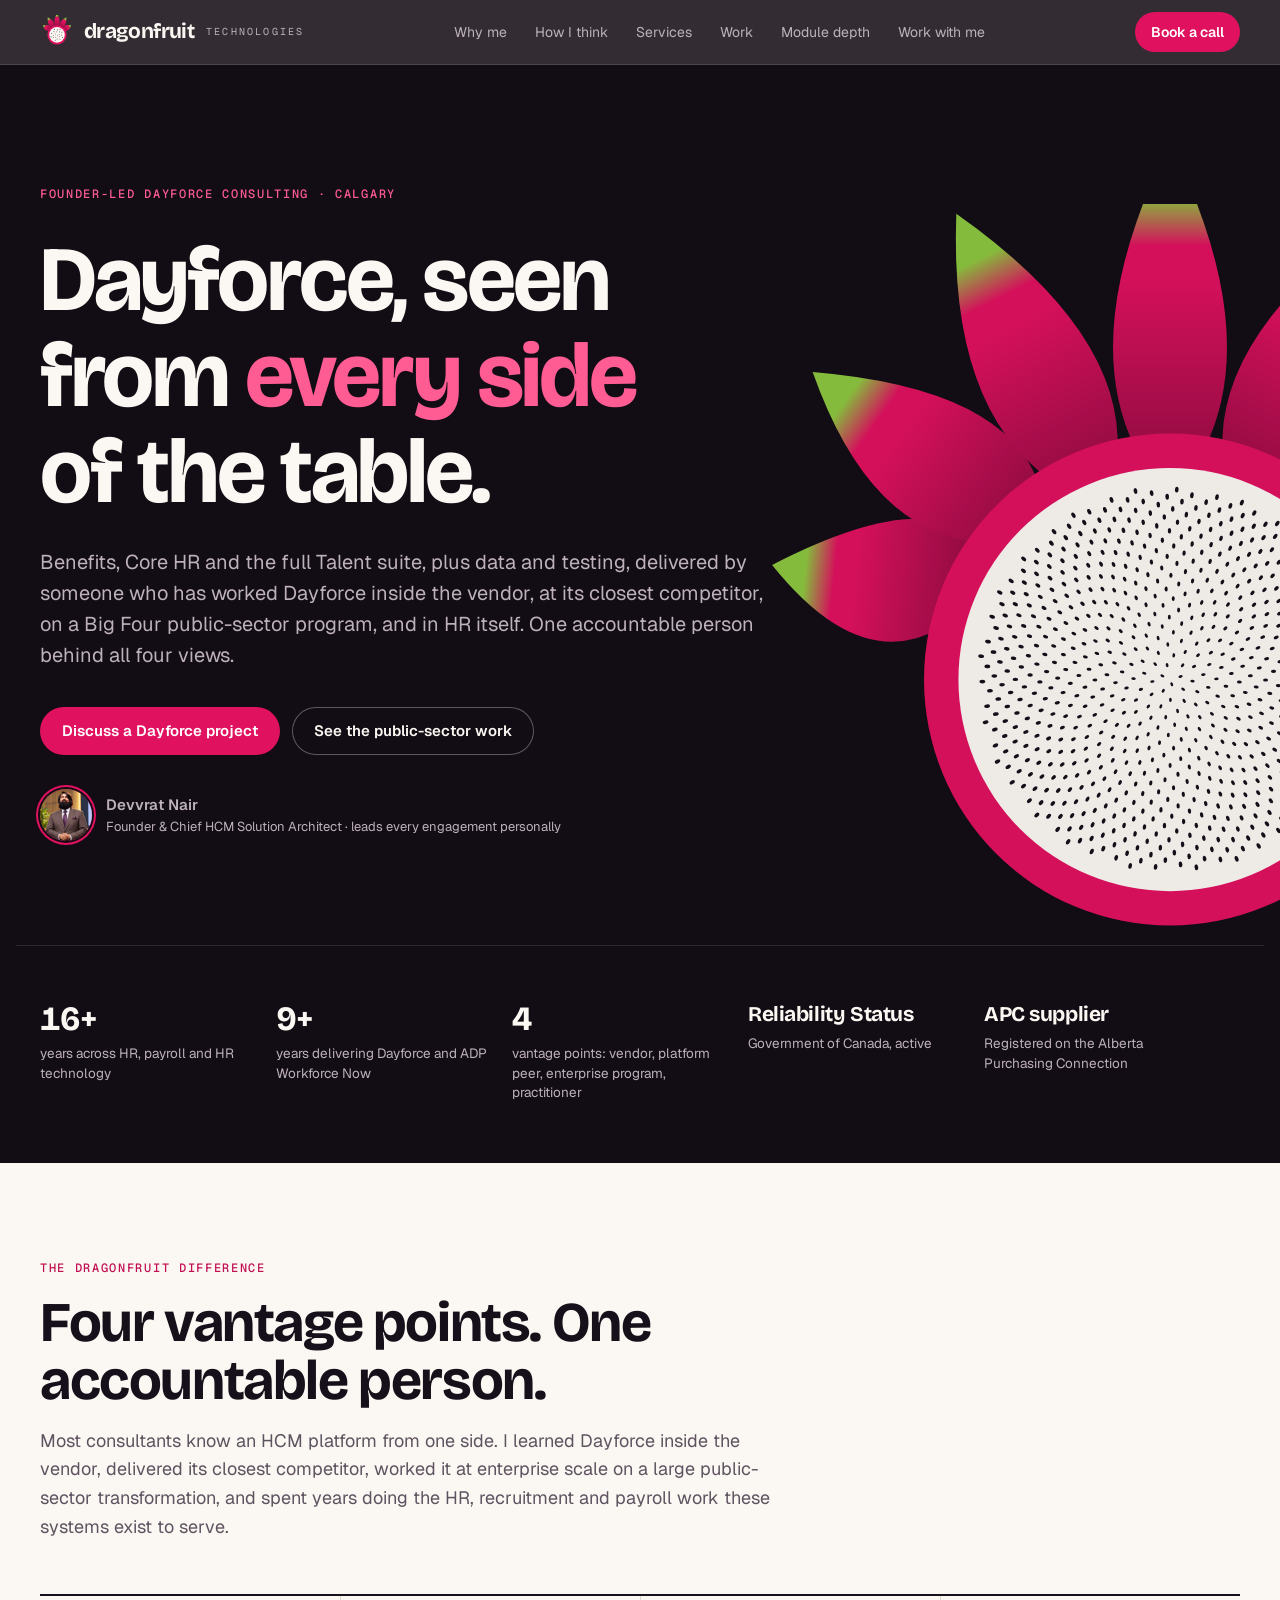
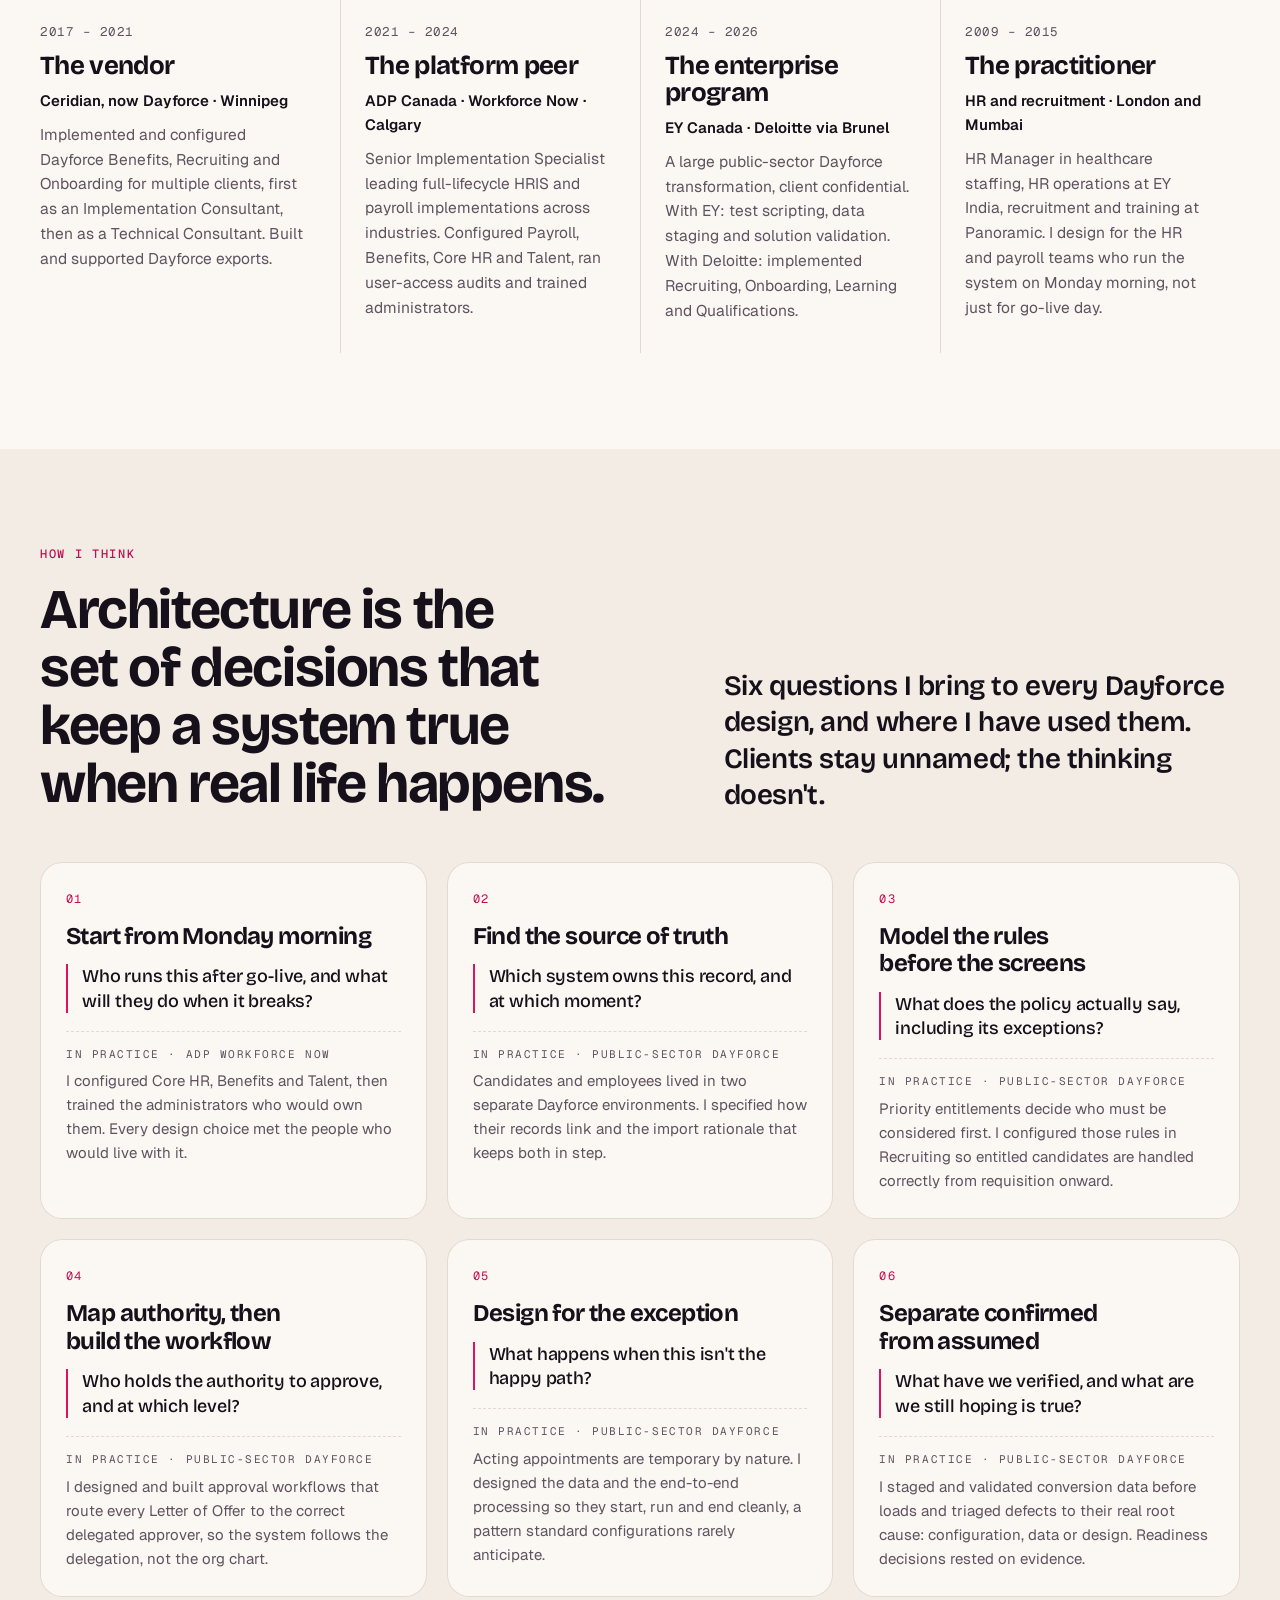
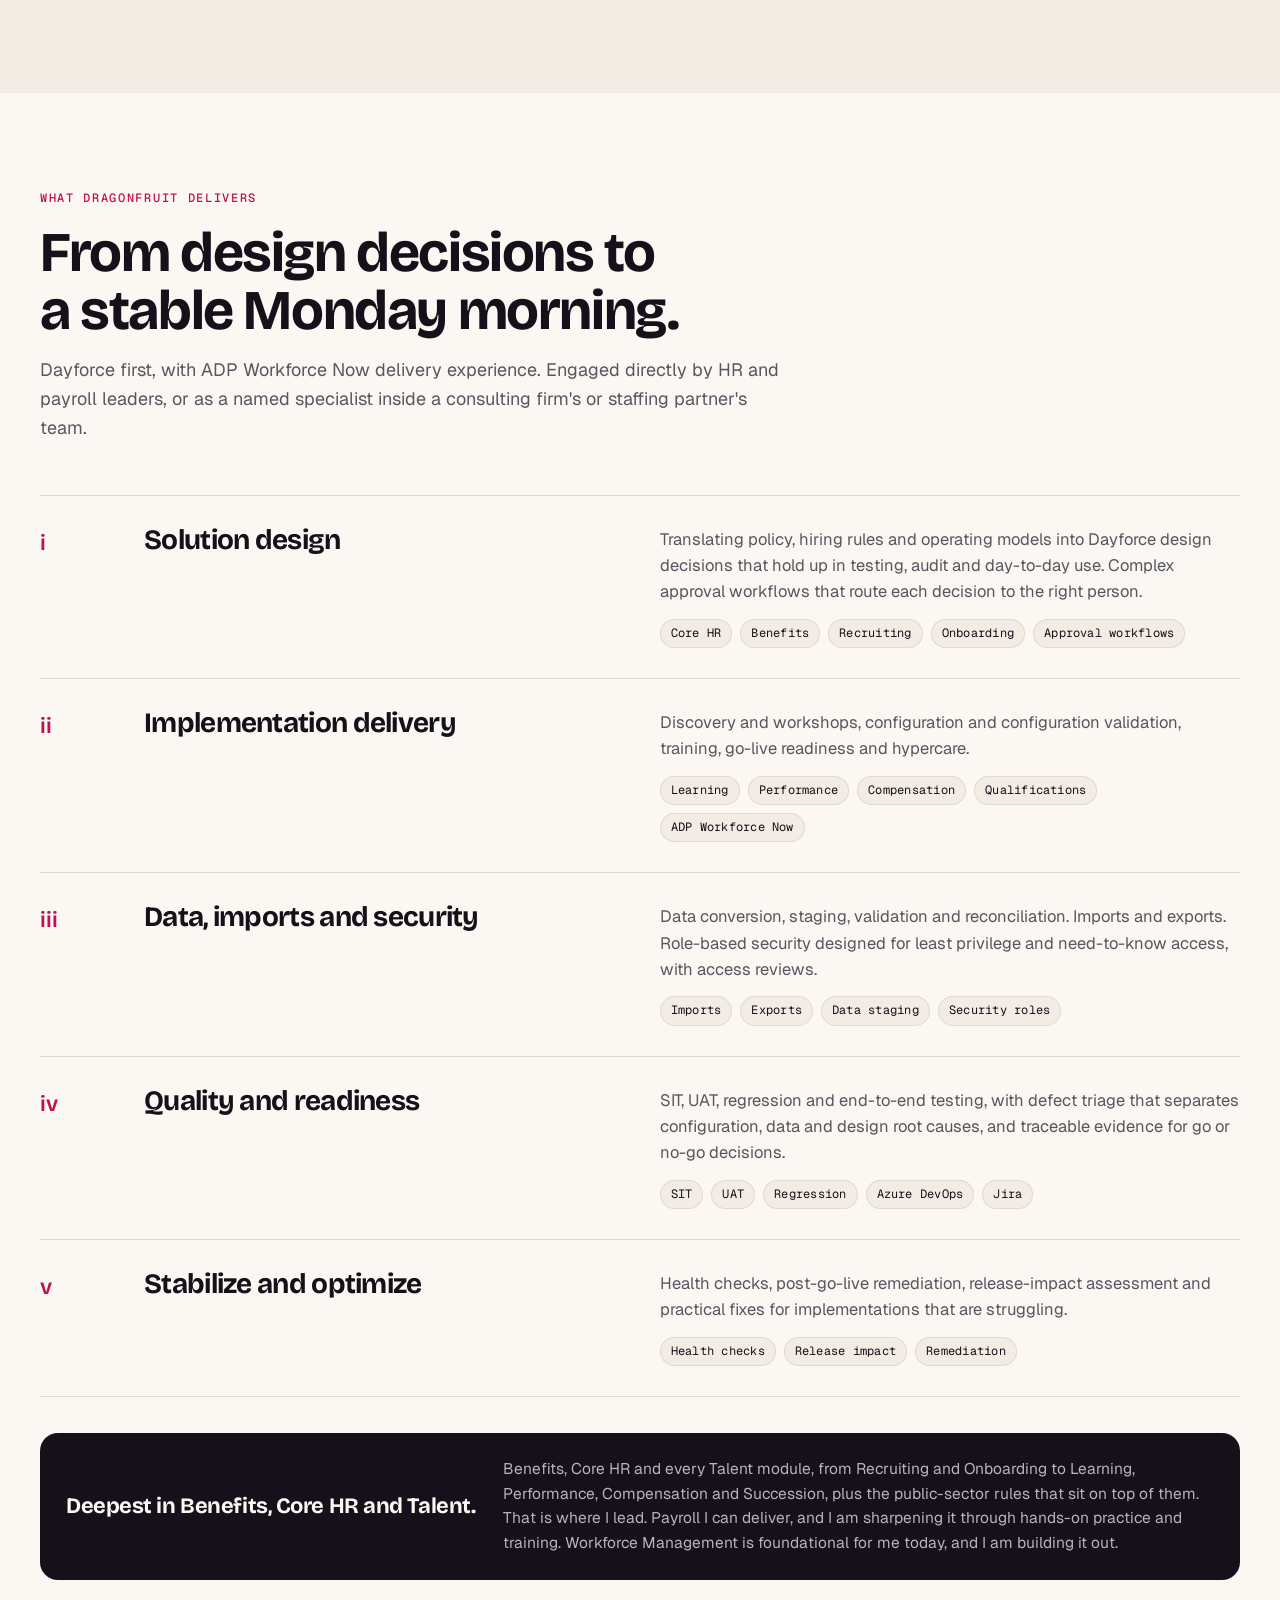
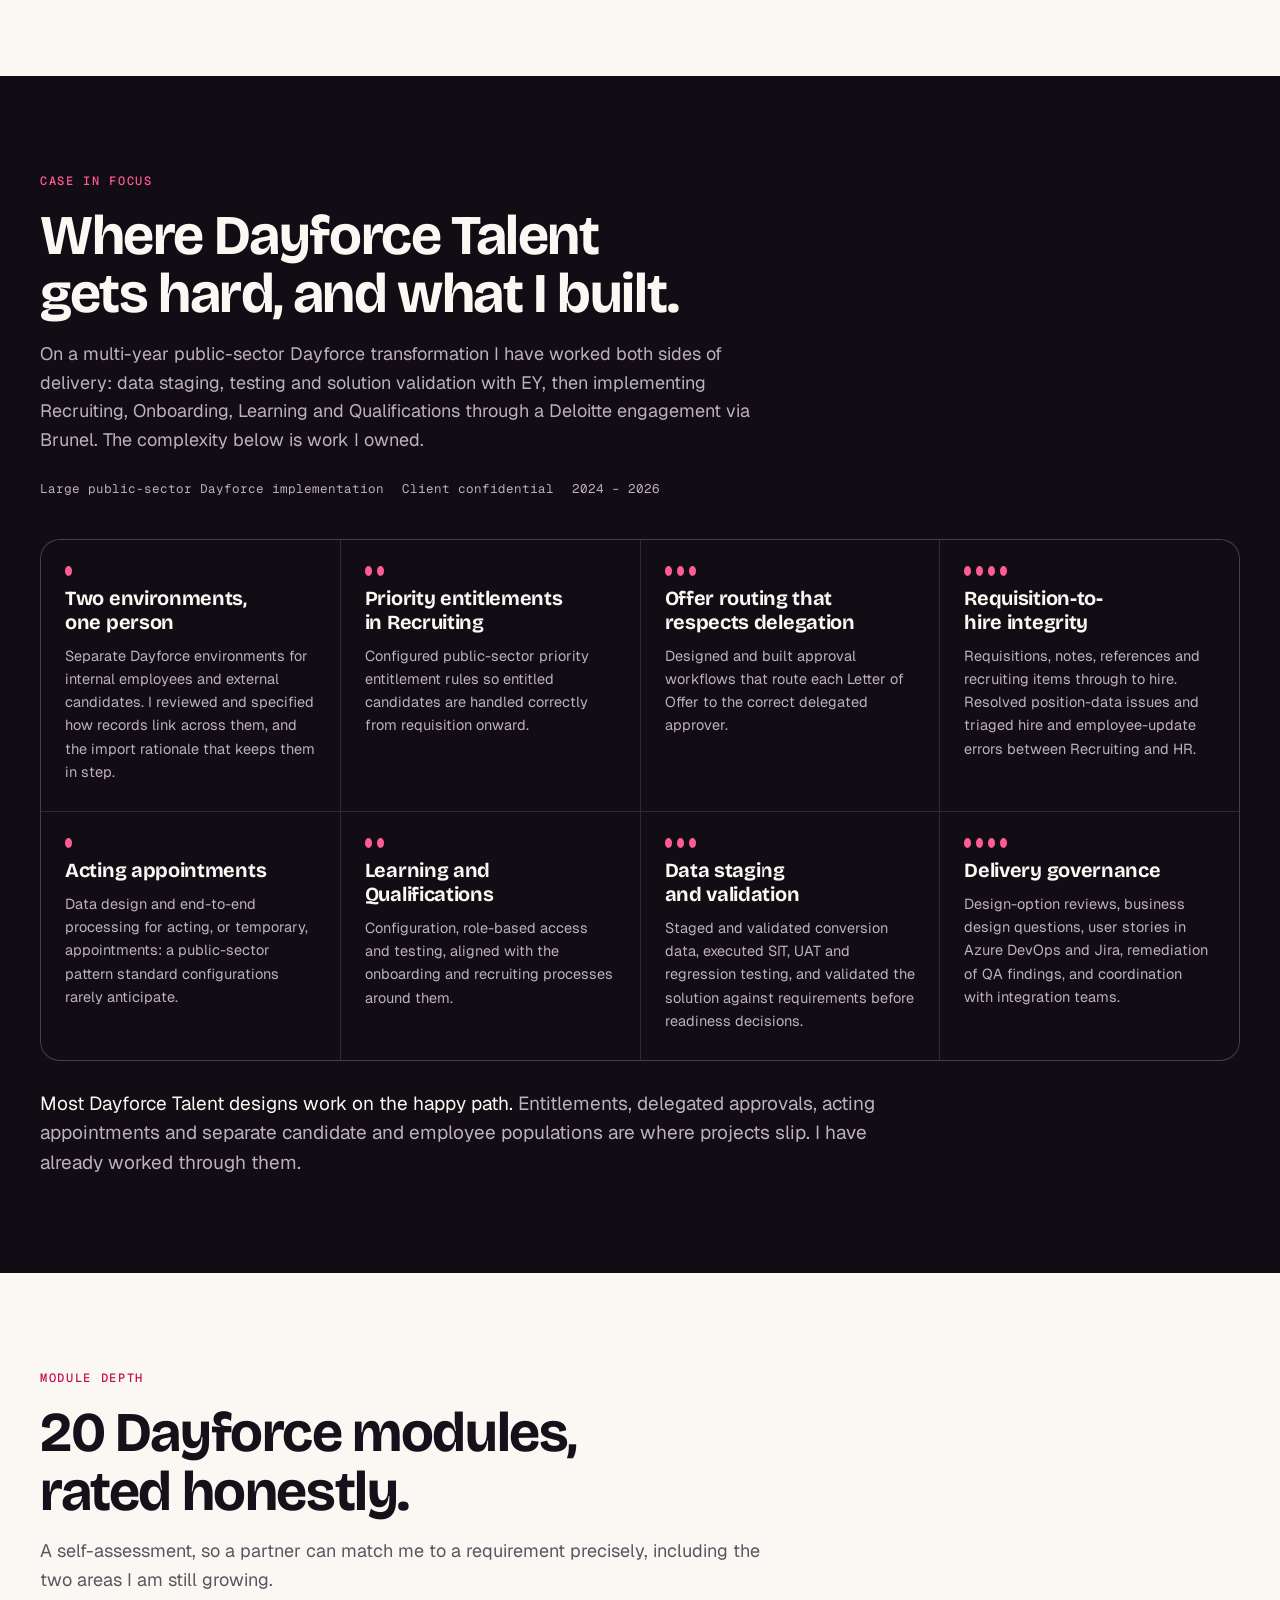
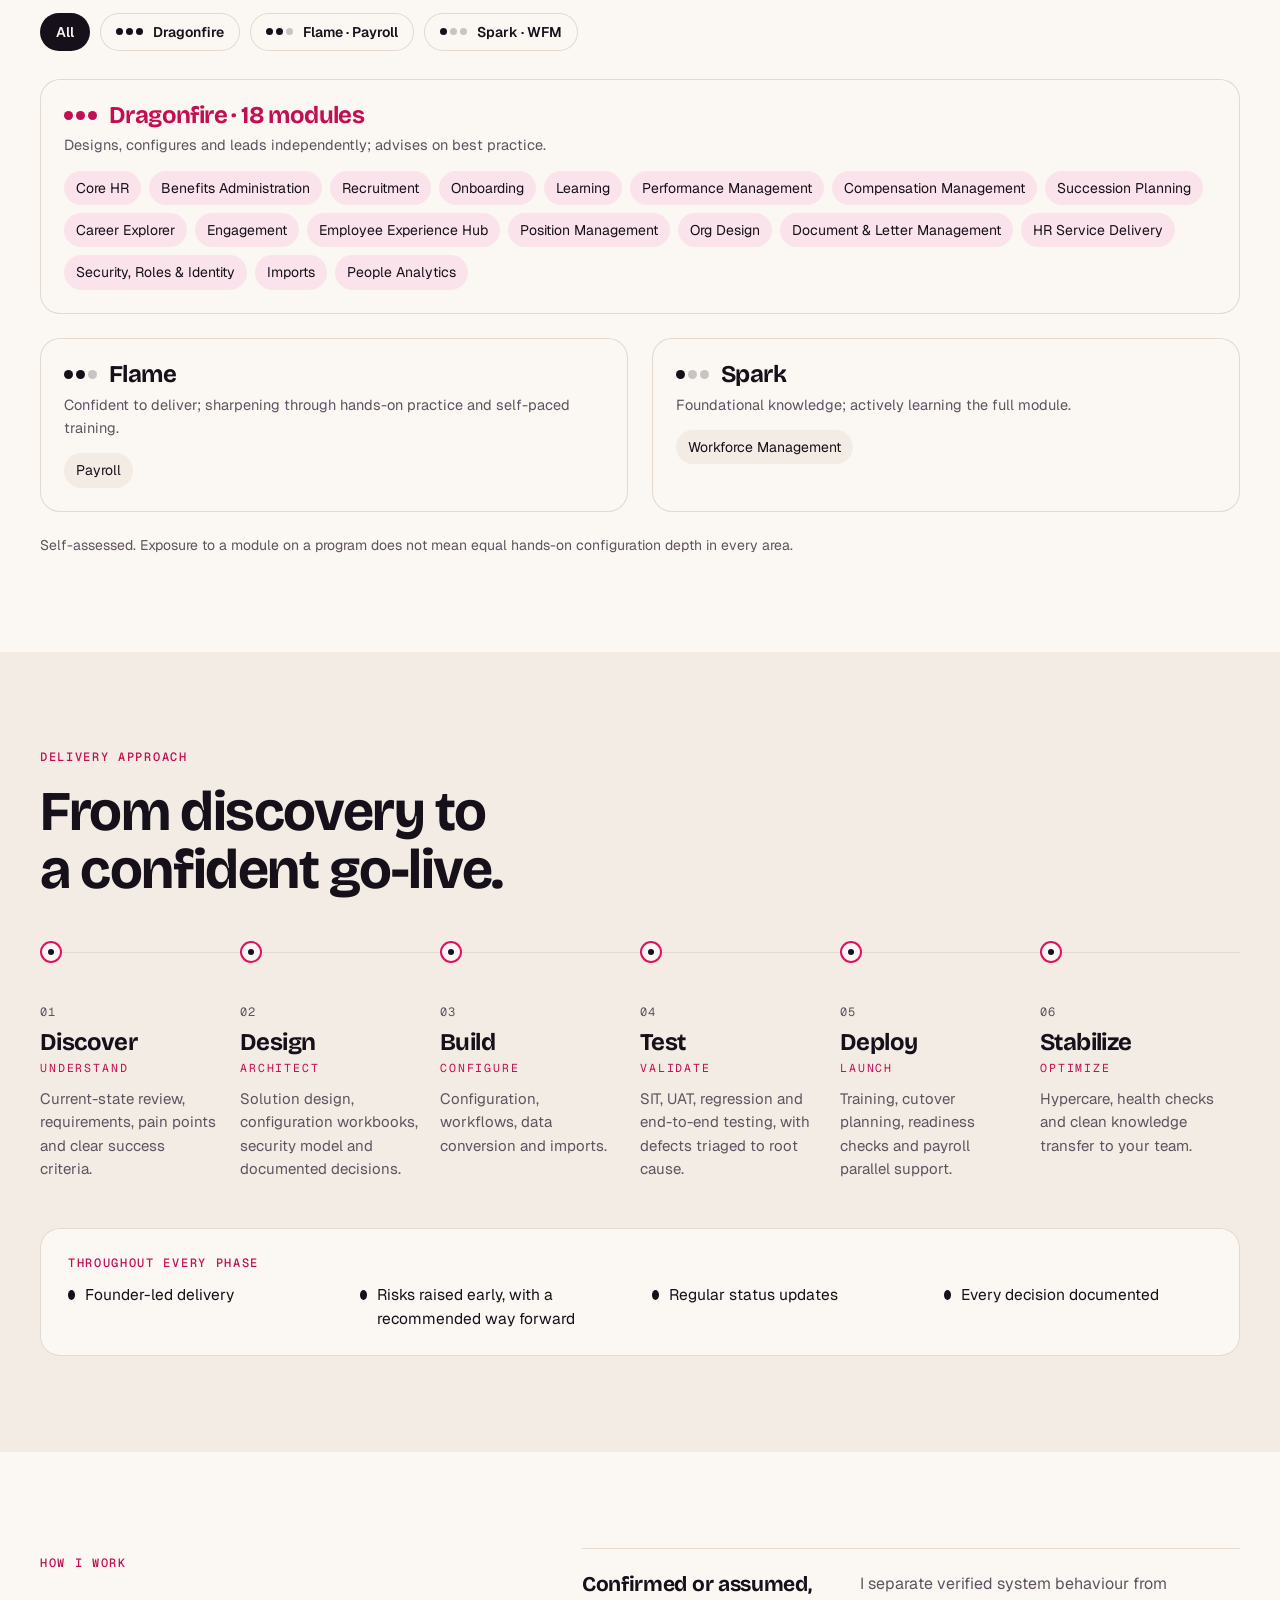
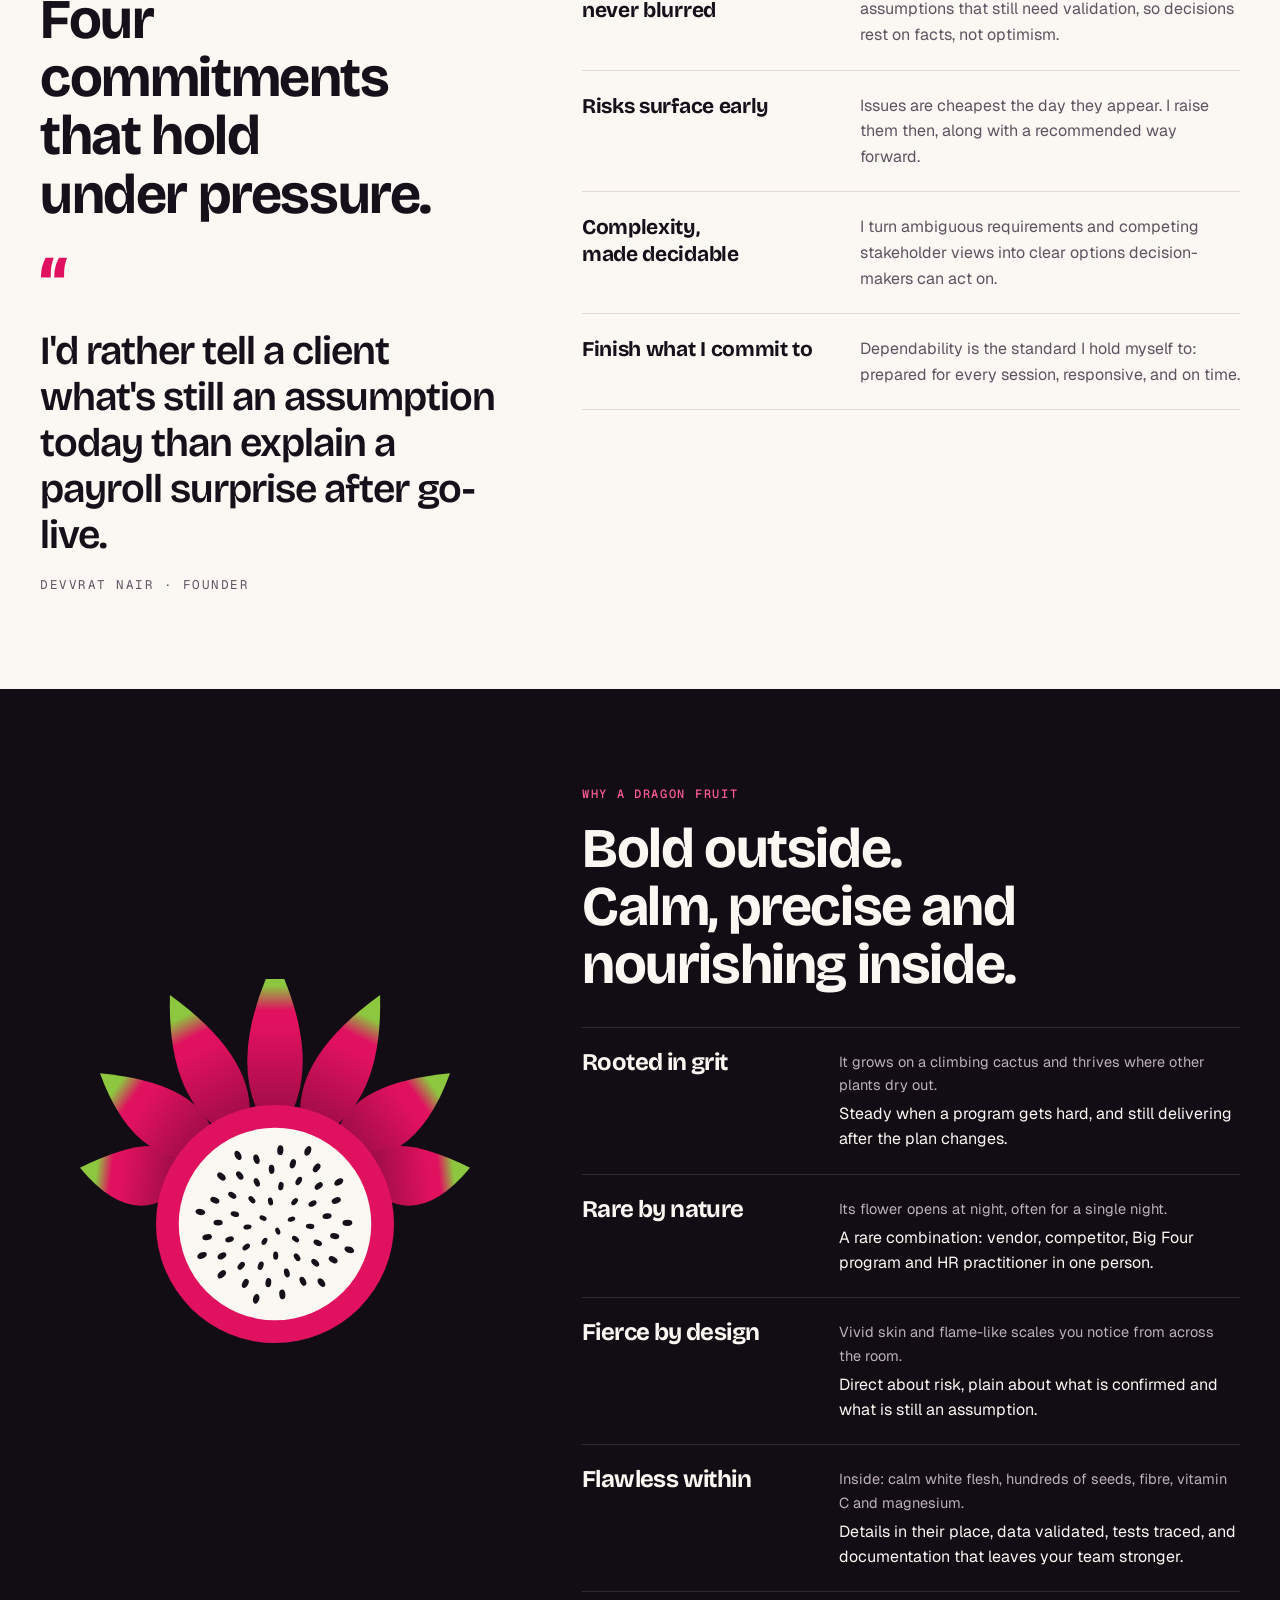
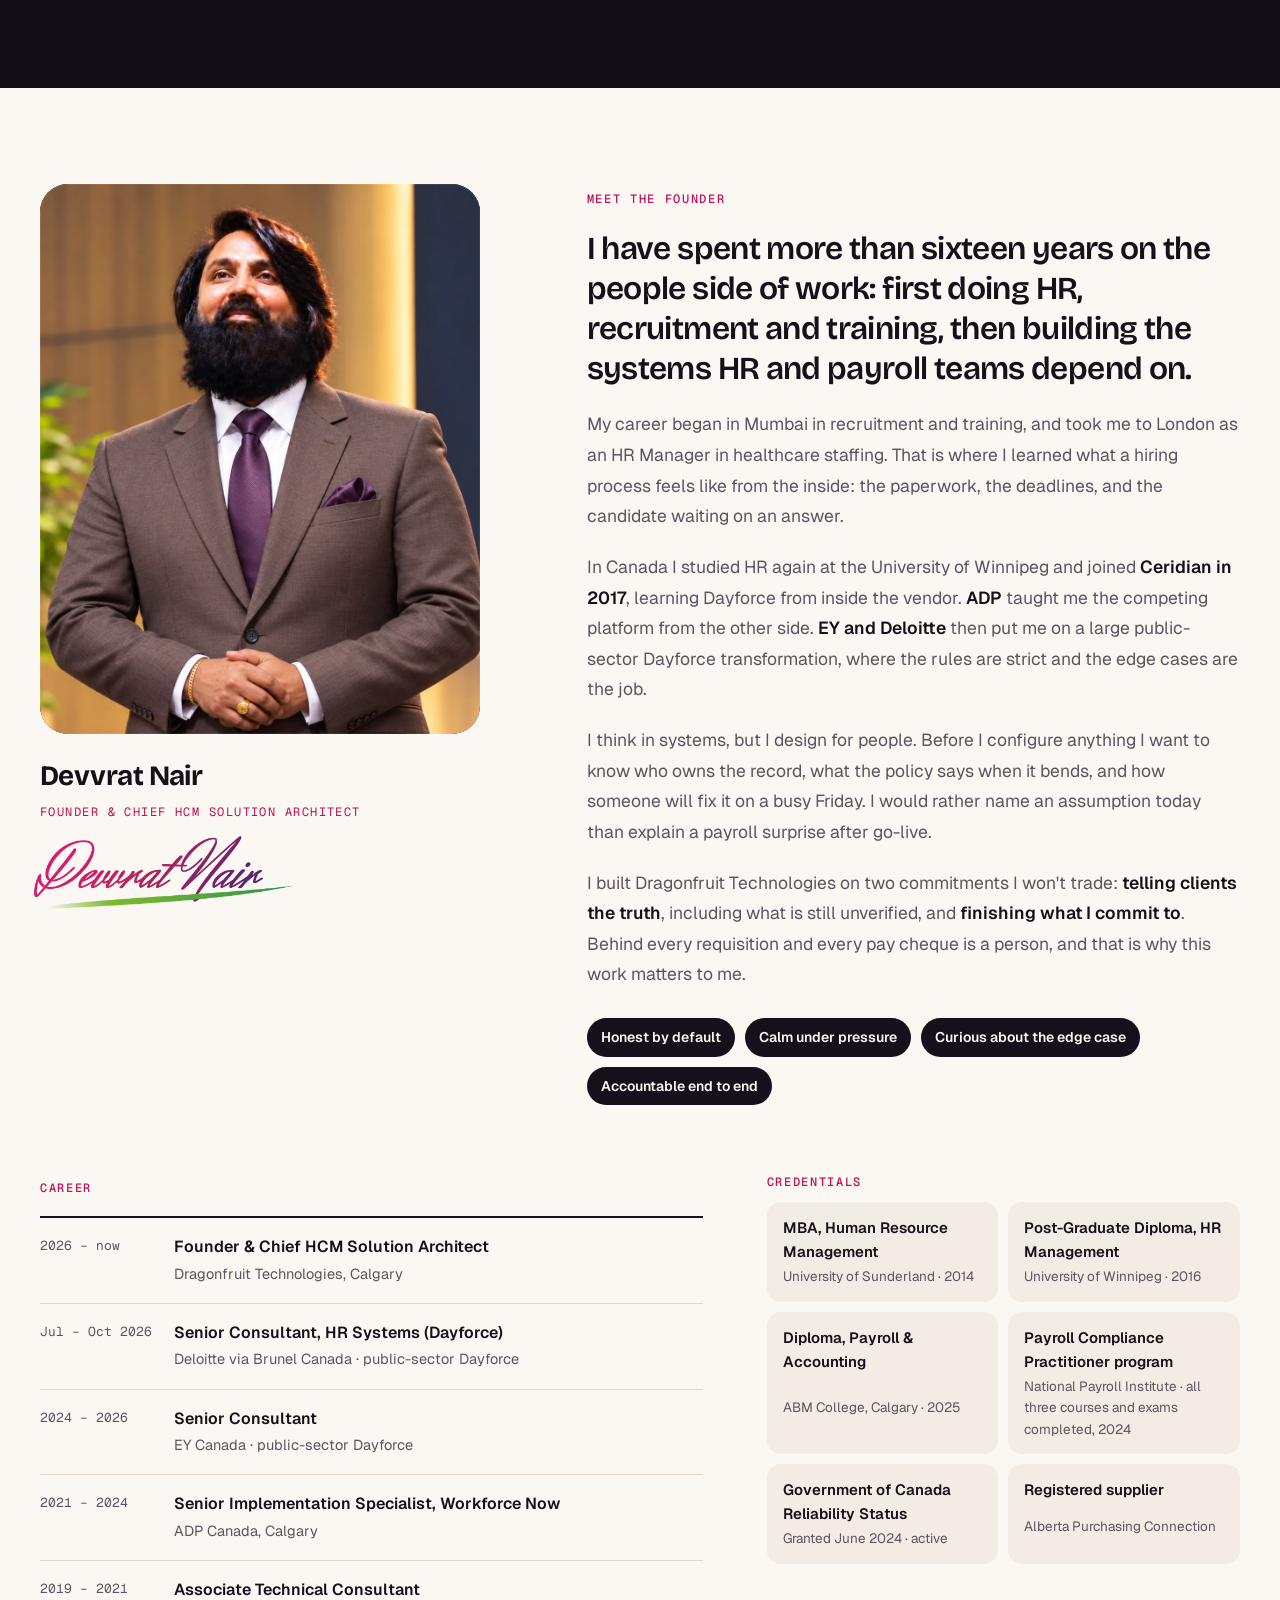
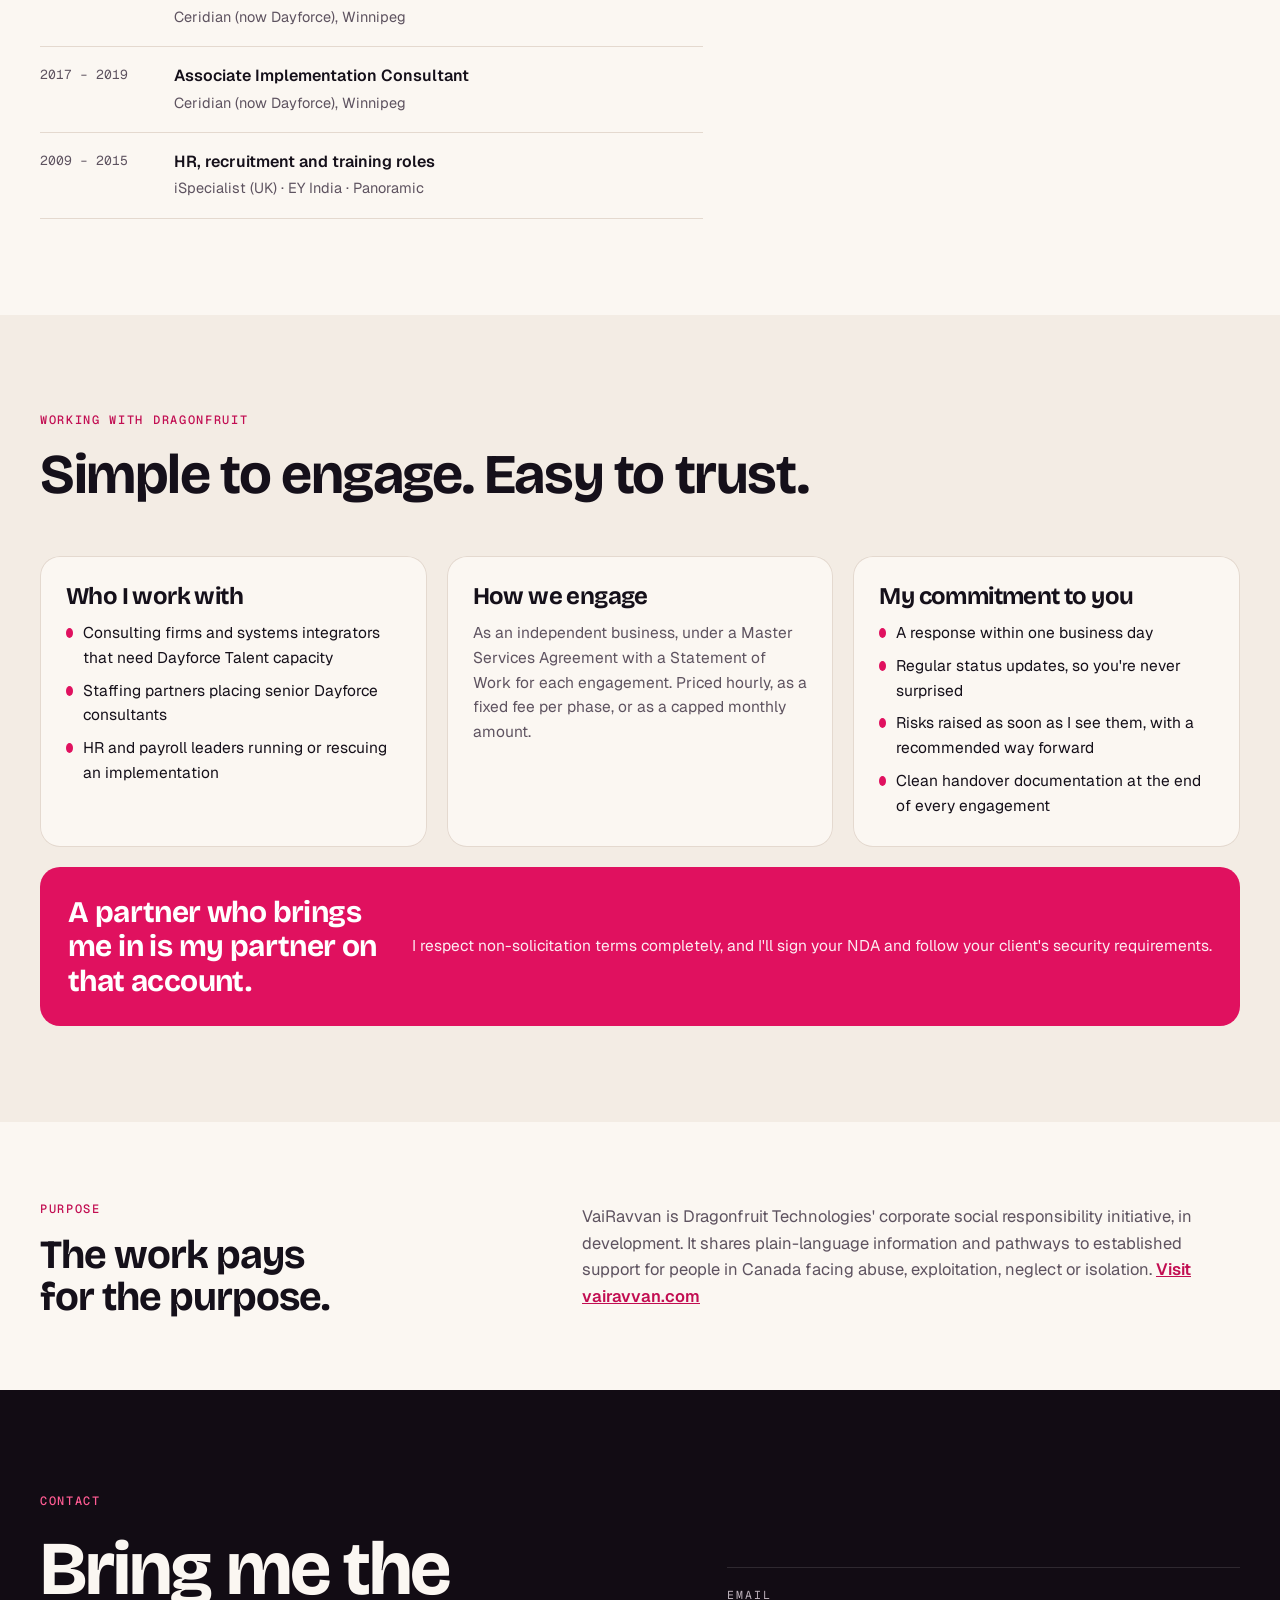
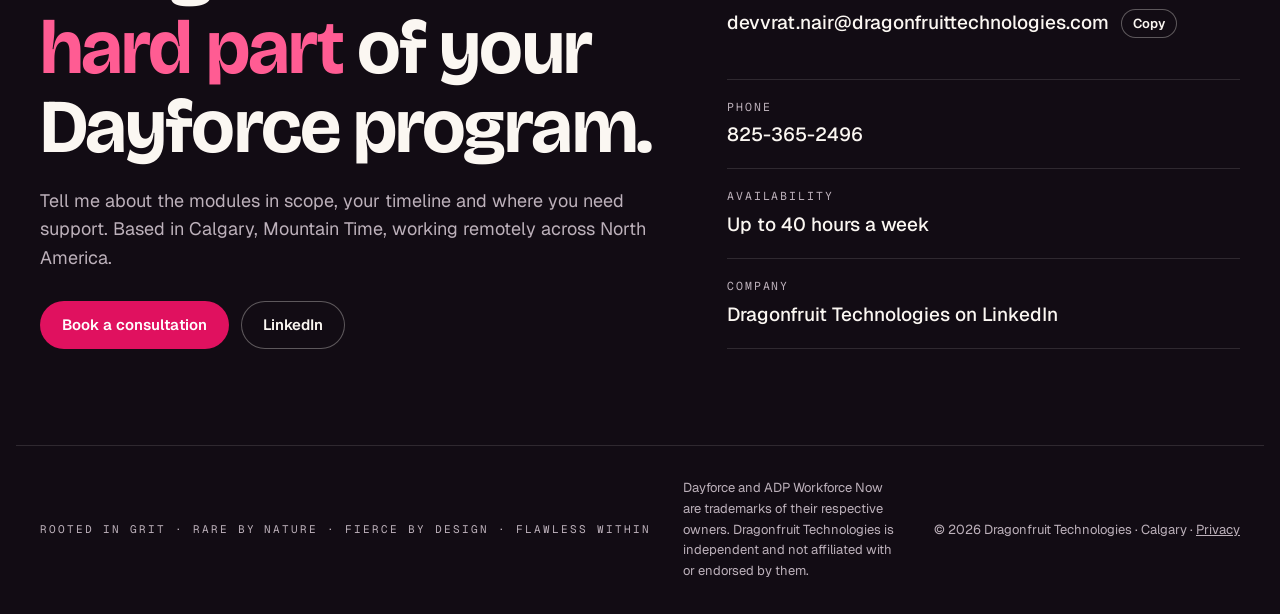
==== index.html @ 8be5fa4f "Add files via upload" ====
<!doctype html>
<html lang="en-CA">
<head>
<meta charset="utf-8">
<meta name="viewport" content="width=device-width, initial-scale=1, viewport-fit=cover">
<title>Dragonfruit Technologies</title>
<meta name="description" content="Founder-led Dayforce consulting from Calgary. Benefits, Core HR and the full Talent suite, plus data and testing, from someone who has worked Dayforce inside the vendor, at its closest competitor, on a Big Four public-sector program and in HR itself.">
<link rel="icon" type="image/svg+xml" href="brand/dragonfruit-favicon.svg">
<link rel="apple-touch-icon" href="brand/dragonfruit-icon-512.png">
<link rel="preconnect" href="https://fonts.googleapis.com">
<link rel="preconnect" href="https://fonts.gstatic.com" crossorigin>
<link rel="stylesheet" href="https://fonts.googleapis.com/css2?family=Bricolage+Grotesque:opsz,wght@12..96,400..800&family=Geist:wght@400;500;600&family=Geist+Mono:wght@400;500&display=swap">
<link rel="canonical" href="https://www.dragonfruittechnologies.com/">
<meta name="theme-color" content="#120C14">
<meta property="og:type" content="website">
<meta property="og:site_name" content="Dragonfruit Technologies">
<meta property="og:title" content="Dragonfruit Technologies · Dayforce, seen from every side of the table">
<meta property="og:description" content="Founder-led Dayforce consulting from Calgary: Recruiting, Onboarding, Core HR, data and testing.">
<meta property="og:url" content="https://www.dragonfruittechnologies.com/">
<meta property="og:image" content="https://www.dragonfruittechnologies.com/og-image.png">
<meta property="og:image:width" content="1200"><meta property="og:image:height" content="630">
<meta name="twitter:card" content="summary_large_image">
<script type="application/ld+json">{"@context":"https://schema.org","@type":"ProfessionalService","name":"Dragonfruit Technologies","url":"https://www.dragonfruittechnologies.com/","logo":"https://www.dragonfruittechnologies.com/brand/dragonfruit-mark-1024.png","image":"https://www.dragonfruittechnologies.com/og-image.png","description":"Founder-led Dayforce and HCM technology consulting.","founder":{"@type":"Person","name":"Devvrat Nair","jobTitle":"Founder & Chief HCM Solution Architect","sameAs":"https://www.linkedin.com/in/devvratnair"},"address":{"@type":"PostalAddress","addressLocality":"Calgary","addressRegion":"AB","addressCountry":"CA"},"areaServed":["CA","US"],"email":"devvrat.nair@dragonfruittechnologies.com","telephone":"+1-825-365-2496","sameAs":["https://www.linkedin.com/company/dragonfruit-technologies/"]}</script>
<style>
  /* Layout: the page is a dragon fruit cut open. Night-dark skin at the top and bottom (the flower blooms at night),
     calm white flesh in the middle, black seeds as the small precise details, pitaya magenta as the one bold accent.
     A deliberate single look, not theme-switched: every colour is set explicitly. */
  :root{
    --night:#120C14; --night-2:#1D1421; --night-line:rgba(251,247,242,.12);
    --pitaya:#E0115F; --pitaya-ink:#C20E52; --pitaya-glow:#FF5C93; --pitaya-deep:#A10D47;
    --bract:#8DC63F; --bract-ink:#4E7A16;
    --flesh:#FBF7F2; --flesh-2:#F3ECE4; --flesh-line:#E4D9CF;
    --seed:#15101A; --muted:#5E5360; --muted-night:#BDB1BB;
    --display:"Bricolage Grotesque",ui-sans-serif,system-ui,-apple-system,"Segoe UI",sans-serif;
    --body:"Geist",ui-sans-serif,system-ui,-apple-system,"Segoe UI",Roboto,sans-serif;
    --mono:"Geist Mono",ui-monospace,SFMono-Regular,Menlo,Consolas,monospace;
    --wrap:1200px;
    color-scheme:light;
  }
  *{box-sizing:border-box}
  html{scroll-behavior:smooth}
  @media (prefers-reduced-motion:reduce){html{scroll-behavior:auto}*,*::before,*::after{animation:none!important;transition:none!important}}
  body{margin:0;background:var(--flesh);color:var(--seed);font-family:var(--body);font-size:17px;line-height:1.6;-webkit-font-smoothing:antialiased;text-rendering:optimizeLegibility}
  body::before{content:"";position:fixed;inset:0 0 auto;height:env(safe-area-inset-top,0px);z-index:60;background:var(--night)}
  a{color:inherit}
  img,svg,canvas{max-width:100%}
  h1,h2,h3{font-family:var(--display);font-weight:700;letter-spacing:-.025em;line-height:1.04;text-wrap:balance;margin:0}
  p{margin:0}
  :focus-visible{outline:2px solid var(--pitaya-glow);outline-offset:3px;border-radius:2px}
  .band{padding-left:max(16px,env(safe-area-inset-left,0px));padding-right:max(16px,env(safe-area-inset-right,0px))}
  .wrap{max-width:var(--wrap);margin:0 auto}
  .night{background:var(--night);color:var(--flesh)}
  .flesh-2{background:var(--flesh-2)}
  .label{font-family:var(--mono);font-size:12px;letter-spacing:.14em;text-transform:uppercase;font-weight:500}
  .night .label{color:var(--pitaya-glow)}
  .flesh .label,.flesh-2 .label{color:var(--pitaya-ink)}
  section[id]{scroll-margin-top:72px}

  /* Header */
  .top{position:sticky;top:env(safe-area-inset-top,0px);z-index:50;background:rgba(18,12,20,.86);backdrop-filter:saturate(140%) blur(14px);-webkit-backdrop-filter:saturate(140%) blur(14px);border-bottom:1px solid var(--night-line);color:var(--flesh)}
  .top .wrap{display:flex;align-items:center;justify-content:space-between;gap:16px;height:64px}
  .brand{display:flex;align-items:center;gap:10px;text-decoration:none;flex:none}
  .brand svg{width:34px;height:34px}
  .brand b{font-family:var(--display);font-size:21px;font-weight:700;letter-spacing:-.03em}
  .brand span{font-family:var(--mono);font-size:10px;letter-spacing:.22em;color:var(--muted-night);margin-left:2px;display:none}
  @media (min-width:520px){.brand span{display:inline}}
  .nav{display:none;gap:28px;font-size:14px}
  .nav a{text-decoration:none;color:var(--muted-night);transition:color .15s}
  .nav a:hover{color:var(--flesh)}
  @media (min-width:960px){.nav{display:flex}}
  .cta{display:inline-flex;align-items:center;gap:8px;font-family:var(--body);font-weight:600;font-size:15px;text-decoration:none;border-radius:999px;padding:12px 22px;transition:background-color .2s,color .2s,transform .2s;border:0;cursor:pointer}
  .cta-pitaya{background:var(--pitaya);color:#fff}
  .cta-pitaya:hover{background:var(--pitaya-deep)}
  .cta-ghost{color:var(--flesh);box-shadow:inset 0 0 0 1px rgba(251,247,242,.32)}
  .cta-ghost:hover{box-shadow:inset 0 0 0 1px var(--flesh)}
  .cta-ink{background:var(--seed);color:var(--flesh)}
  .cta-ink:hover{background:var(--pitaya-ink)}
  .cta-sm{padding:9px 16px;font-size:14px}
  .head-actions{display:flex;align-items:center;gap:10px}
  .menu{position:relative}
  @media (min-width:960px){.menu{display:none}}
  .menu summary{list-style:none;cursor:pointer;font-size:14px;font-weight:600;padding:8px 14px;border-radius:999px;box-shadow:inset 0 0 0 1px rgba(251,247,242,.32)}
  .menu summary::-webkit-details-marker{display:none}
  .menu nav{position:absolute;right:0;top:calc(100% + 10px);display:grid;min-width:220px;background:var(--night-2);border:1px solid var(--night-line);border-radius:14px;padding:8px}
  .menu nav a{padding:10px 12px;text-decoration:none;border-radius:8px}
  .menu nav a:hover{background:rgba(251,247,242,.06)}
  .hide-sm{display:none}
  @media (min-width:640px){.hide-sm{display:inline-flex}}

  /* Hero */
  .hero{position:relative;overflow:hidden}
  .hero>.wrap{position:relative;z-index:2;display:grid;gap:28px;padding-block:72px 64px}
  @media (min-width:960px){.hero>.wrap{padding-block:120px 104px;min-height:600px;align-content:center}}
  .hero canvas{position:absolute;z-index:1;pointer-events:none;width:min(820px,130vw);height:min(820px,130vw);right:max(-300px,-38vw);top:50%;transform:translateY(-50%);opacity:.95}
  @media (max-width:959px){.hero canvas{opacity:.28;right:-45vw;top:30%}}
  .hero h1{font-size:clamp(44px,7.4vw,92px);max-width:11.5ch;font-variation-settings:"opsz" 96}
  .hero h1 em{font-style:normal;color:var(--pitaya-glow)}
  .hero .lead{font-size:clamp(17px,1.6vw,20px);line-height:1.55;color:var(--muted-night);max-width:56ch}
  .hero .ctas{display:flex;flex-wrap:wrap;gap:12px;padding-top:8px}
  .proof{border-top:1px solid var(--night-line);position:relative;z-index:2}
  .proof .wrap{display:grid;grid-template-columns:repeat(2,minmax(0,1fr));gap:0}
  @media (min-width:900px){.proof .wrap{grid-template-columns:repeat(5,minmax(0,1fr))}}
  .proof div{padding:22px 16px 22px 0;border-bottom:1px solid var(--night-line)}
  @media (min-width:900px){.proof div{border-bottom:0;padding:28px 20px 30px 0}}
  .proof b{display:block;font-family:var(--display);font-size:34px;line-height:1;font-weight:700;letter-spacing:-.03em;font-variant-numeric:tabular-nums}
  .proof b.word{font-size:21px;line-height:1.15;letter-spacing:-.02em}
  .proof span{display:block;margin-top:8px;font-size:13.5px;line-height:1.45;color:var(--muted-night)}

  /* Sections */
  .sec{padding-block:96px}
  @media (max-width:640px){.sec{padding-block:72px}}
  .sec-head{display:grid;gap:16px;max-width:780px;margin-bottom:52px}
  .sec-head h2{font-size:clamp(34px,4.6vw,56px)}
  .sec-head p{font-size:18px;color:var(--muted);max-width:62ch}
  .night .sec-head p{color:var(--muted-night)}

  /* Vantage points */
  .vantage{display:grid;grid-template-columns:1fr;border-top:2px solid var(--seed)}
  @media (min-width:720px){.vantage{grid-template-columns:repeat(2,minmax(0,1fr))}}
  @media (min-width:1080px){.vantage{grid-template-columns:repeat(4,minmax(0,1fr))}}
  .vp{padding:26px 24px 30px 0;display:grid;gap:10px;align-content:start;border-bottom:1px solid var(--flesh-line);min-width:0}
  @media (min-width:1080px){.vp{border-bottom:0;padding-right:28px}.vp+.vp{border-left:1px solid var(--flesh-line);padding-left:24px}}
  .vp .when{font-family:var(--mono);font-size:12.5px;color:var(--muted);letter-spacing:.04em}
  .vp h3{font-size:26px}
  .vp .where{font-weight:600;font-size:15px}
  .vp p{font-size:15.5px;color:var(--muted);line-height:1.6}

  /* Services */
  .svc-list{display:grid;gap:0;border-top:1px solid var(--flesh-line)}
  .svc{display:grid;gap:12px;padding:30px 0;border-bottom:1px solid var(--flesh-line)}
  @media (min-width:900px){.svc{grid-template-columns:72px minmax(0,5fr) minmax(0,6fr);gap:32px;align-items:start}}
  .svc .roman{font-family:var(--display);font-size:22px;color:var(--pitaya-ink);font-weight:600}
  .svc h3{font-size:28px}
  .svc p{color:var(--muted);font-size:16.5px}
  .chips{display:flex;flex-wrap:wrap;gap:8px;margin-top:14px}
  .chip{font-family:var(--mono);font-size:12px;letter-spacing:.02em;padding:5px 11px;border-radius:999px;background:var(--flesh);box-shadow:inset 0 0 0 1px var(--flesh-line);color:var(--seed)}
  .flesh .chip{background:var(--flesh-2)}
  .focus-note{margin-top:36px;display:grid;gap:8px;padding:24px 26px;background:var(--seed);color:var(--flesh);border-radius:18px}
  @media (min-width:900px){.focus-note{grid-template-columns:auto 1fr;gap:28px;align-items:center}}
  .focus-note b{font-family:var(--display);font-size:22px;letter-spacing:-.02em}
  .focus-note p{color:var(--muted-night);font-size:15.5px}

  /* Case */
  .case-grid{display:grid;grid-template-columns:1fr;gap:1px;background:var(--night-line);border:1px solid var(--night-line);border-radius:20px;overflow:hidden}
  @media (min-width:720px){.case-grid{grid-template-columns:repeat(2,minmax(0,1fr))}}
  @media (min-width:1080px){.case-grid{grid-template-columns:repeat(4,minmax(0,1fr))}}
  .cg{background:var(--night);padding:26px 24px 28px;display:grid;gap:10px;align-content:start;min-width:0}
  .cg .seeds{display:flex;gap:5px}
  .cg .seeds i{width:7px;height:10px;border-radius:50%;background:var(--pitaya-glow);display:block}
  .cg h3{font-size:20px;line-height:1.2;letter-spacing:-.015em}
  .cg p{font-size:14.5px;color:var(--muted-night);line-height:1.6}
  .why{margin-top:28px;display:grid;gap:10px;max-width:880px}
  .why p{font-size:19px;line-height:1.55;color:var(--flesh)}
  .why p span{color:var(--muted-night)}
  .case-meta{display:flex;flex-wrap:wrap;gap:8px 18px;margin-top:-28px;margin-bottom:40px;font-family:var(--mono);font-size:12.5px;color:var(--muted-night)}

  /* Module depth */
  .depth-top{display:flex;flex-wrap:wrap;gap:18px 32px;align-items:end;justify-content:space-between;margin-bottom:28px}
  .legend{display:flex;flex-wrap:wrap;gap:10px}
  .tier-btn{font-family:var(--body);font-size:14px;font-weight:600;display:inline-flex;align-items:center;gap:10px;padding:10px 16px;border-radius:999px;border:0;background:var(--flesh);color:var(--seed);box-shadow:inset 0 0 0 1px var(--flesh-line);cursor:pointer;transition:background-color .15s,color .15s}
  .tier-btn[aria-pressed="true"]{background:var(--seed);color:var(--flesh);box-shadow:none}
  .dots{display:inline-flex;gap:3px}
  .dots i{width:7px;height:7px;border-radius:50%;background:currentColor;opacity:1;display:block}
  .dots i.o{opacity:.22}
  .tiers{display:grid;gap:28px}
  @media (min-width:760px){.tiers{grid-template-columns:repeat(2,minmax(0,1fr));gap:24px}.t-fire{grid-column:1 / -1}}
  .tier{display:grid;gap:14px;align-content:start;padding:24px;border-radius:20px;background:var(--flesh);box-shadow:inset 0 0 0 1px var(--flesh-line);transition:opacity .2s}
  .tier.dim{opacity:.32}
  .tier header{display:grid;gap:6px}
  .tier h3{font-size:24px;display:flex;align-items:center;gap:12px}
  .tier h3 .dots i{width:9px;height:9px}
  .tier header p{font-size:14.5px;color:var(--muted)}
  .tier ul{list-style:none;margin:0;padding:0;display:flex;flex-wrap:wrap;gap:8px}
  .tier li{font-size:14px;padding:6px 12px;border-radius:999px;background:var(--flesh-2)}
  .t-fire h3{color:var(--pitaya-ink)}
  .t-fire li{background:#FBE3EC}
  .depth-note{margin-top:22px;font-size:14px;color:var(--muted)}

  /* Approach */
  .phases{list-style:none;margin:0;padding:0;display:grid;gap:0;counter-reset:ph}
  @media (min-width:900px){.phases{grid-template-columns:repeat(6,minmax(0,1fr))}}
  .ph{position:relative;padding:22px 0 26px 44px;border-left:1px solid var(--flesh-line);margin-left:11px;min-width:0}
  .ph::before{content:"";position:absolute;left:-12px;top:24px;width:22px;height:22px;border-radius:50%;background:var(--flesh);box-shadow:inset 0 0 0 2px var(--pitaya)}
  .ph::after{content:"";position:absolute;left:-4px;top:32px;width:6px;height:6px;border-radius:50%;background:var(--seed)}
  @media (min-width:900px){
    .ph{border-left:0;border-top:1px solid var(--flesh-line);margin:0;padding:44px 22px 0 0}
    .ph::before{left:0;top:-12px}.ph::after{left:8px;top:-4px}
  }
  .ph .n{font-family:var(--mono);font-size:12px;color:var(--muted);letter-spacing:.08em}
  .ph h3{font-size:24px;margin-top:6px}
  .ph .verb{font-family:var(--mono);font-size:11.5px;letter-spacing:.16em;text-transform:uppercase;color:var(--pitaya-ink);margin-top:4px;display:block}
  .ph p{font-size:15px;color:var(--muted);margin-top:10px;line-height:1.55}
  .throughout{margin-top:48px;display:grid;gap:10px;padding:26px 28px;border-radius:20px;background:var(--flesh);box-shadow:inset 0 0 0 1px var(--flesh-line)}
  .throughout ul{list-style:none;margin:0;padding:0;display:grid;gap:10px}
  @media (min-width:900px){.throughout ul{grid-template-columns:repeat(4,minmax(0,1fr));gap:24px}}
  .throughout li{font-size:15.5px;line-height:1.5;display:flex;gap:10px}
  .throughout li::before{content:"";flex:none;width:7px;height:10px;margin-top:7px;border-radius:50%;background:var(--seed)}

  /* Commitments + quote */
  .commit{display:grid;gap:44px}
  @media (min-width:960px){.commit{grid-template-columns:minmax(0,5fr) minmax(0,7fr);gap:72px;align-items:start}}
  blockquote{margin:0;font-family:var(--display);font-weight:600;font-size:clamp(28px,3.4vw,40px);line-height:1.15;letter-spacing:-.025em}
  blockquote::before{content:"\201C";display:block;font-size:84px;line-height:.6;color:var(--pitaya);margin-bottom:14px}
  blockquote footer{margin-top:20px;font-family:var(--mono);font-size:12.5px;letter-spacing:.12em;text-transform:uppercase;color:var(--muted);font-weight:400}
  .commit-list{display:grid;gap:0;border-top:1px solid var(--flesh-line)}
  .commit-list div{padding:22px 0;border-bottom:1px solid var(--flesh-line);display:grid;gap:6px}
  @media (min-width:700px){.commit-list div{grid-template-columns:minmax(0,2fr) minmax(0,3fr);gap:24px}}
  .commit-list h3{font-size:21px;line-height:1.25;letter-spacing:-.015em}
  .commit-list p{color:var(--muted);font-size:16px}

  /* The fruit */
  .fruit{position:relative;overflow:hidden}
  .fruit-grid{display:grid;gap:48px;align-items:center}
  @media (min-width:960px){.fruit-grid{grid-template-columns:minmax(0,5fr) minmax(0,7fr);gap:72px}}
  .fruit-art{display:grid;place-items:center}
  .fruit-art svg{width:min(420px,80vw);height:auto}
  .traits{display:grid;gap:0;border-top:1px solid var(--night-line)}
  .trait{display:grid;gap:8px;padding:22px 0;border-bottom:1px solid var(--night-line)}
  @media (min-width:700px){.trait{grid-template-columns:minmax(0,4fr) minmax(0,7fr);gap:28px}}
  .trait h3{font-size:24px;color:var(--flesh)}
  .trait .fact{font-size:14.5px;color:var(--muted-night);display:block;margin-bottom:6px}
  .trait p{font-size:16px;color:var(--flesh);line-height:1.55}


  /* Founder chip in hero */
  .byline{display:flex;align-items:center;gap:14px;margin-top:6px}
  .avatar{position:relative;width:52px;height:52px;border-radius:50%;flex:none;background:var(--pitaya);box-shadow:0 0 0 2px var(--night),0 0 0 4px var(--pitaya);overflow:hidden;display:grid;place-items:center;font-family:var(--display);font-weight:700;color:#fff;font-size:18px}
  .avatar img{position:absolute;inset:0;width:100%;height:100%;object-fit:cover;object-position:50% 18%}
  .byline b{display:block;font-size:15px;font-weight:600}
  .byline span{font-size:13px;color:var(--muted-night)}

  /* How I think */
  .think{display:grid;grid-template-columns:1fr;gap:20px;counter-reset:q}
  @media (min-width:760px){.think{grid-template-columns:repeat(2,minmax(0,1fr))}}
  @media (min-width:1100px){.think{grid-template-columns:repeat(3,minmax(0,1fr))}}
  .tq{position:relative;display:grid;gap:14px;align-content:start;padding:28px 26px 26px;border-radius:22px;background:var(--flesh);box-shadow:inset 0 0 0 1px var(--flesh-line);min-width:0;transition:box-shadow .2s,transform .2s}
  .tq:hover{box-shadow:inset 0 0 0 1px var(--pitaya);transform:translateY(-2px)}
  .tq .num{font-family:var(--mono);font-size:12px;letter-spacing:.12em;color:var(--pitaya-ink)}
  .tq h3{font-size:24px;line-height:1.15}
  .tq .ask{font-family:var(--display);font-weight:500;font-size:18px;line-height:1.35;letter-spacing:-.01em;color:var(--seed);padding-left:14px;border-left:2px solid var(--pitaya)}
  .tq .ex{display:grid;gap:6px;margin-top:4px;padding-top:14px;border-top:1px dashed var(--flesh-line)}
  .tq .ex span{font-family:var(--mono);font-size:11px;letter-spacing:.14em;text-transform:uppercase;color:var(--muted)}
  .tq .ex p{font-size:15px;color:var(--muted);line-height:1.6}
  .think-lead{display:grid;gap:20px;margin-bottom:48px}
  @media (min-width:960px){.think-lead{grid-template-columns:minmax(0,6fr) minmax(0,5fr);gap:64px;align-items:end}}
  .think-lead .big{font-family:var(--display);font-weight:600;font-size:clamp(22px,2.4vw,28px);line-height:1.3;letter-spacing:-.015em;color:var(--seed)}

  /* Founder v2 */
  .f-grid{display:grid;gap:48px}
  @media (min-width:960px){.f-grid{grid-template-columns:minmax(0,5fr) minmax(0,7fr);gap:80px;align-items:start}}
  .portrait{position:relative;border-radius:28px;overflow:hidden;aspect-ratio:4/5;max-width:440px;width:100%;background:radial-gradient(120% 80% at 30% 20%,#2a1a2c 0%,var(--night) 70%)}
  .portrait img{position:absolute;inset:0;width:100%;height:100%;object-fit:cover;object-position:50% 22%}
  .portrait .mono{position:absolute;inset:0;display:flex;align-items:center;justify-content:center;font-family:var(--display);font-size:120px;font-weight:700;letter-spacing:-.04em;color:var(--flesh)}
  .portrait .mono em{font-style:normal;color:var(--pitaya-glow)}
  .portrait::after{content:"";position:absolute;inset:0;border-radius:28px;box-shadow:inset 0 0 0 1px rgba(251,247,242,.08)}
  .portrait-cap{display:grid;gap:4px;margin-top:20px}
  .portrait-cap b{font-family:var(--display);font-size:28px;letter-spacing:-.02em}
  .portrait-cap span{font-family:var(--mono);font-size:12px;letter-spacing:.12em;text-transform:uppercase;color:var(--pitaya-ink)}
  .f-sticky{position:static}
  @media (min-width:960px){.f-sticky{position:sticky;top:96px}}
  .story{display:grid;gap:20px}
  .story p{font-size:17.5px;line-height:1.75;color:var(--muted)}
  .story p.open{font-family:var(--display);font-weight:600;font-size:clamp(24px,2.6vw,32px);line-height:1.25;letter-spacing:-.02em;color:var(--seed)}
  .story p b{color:var(--seed);font-weight:600}
  .values{display:flex;flex-wrap:wrap;gap:10px;margin:8px 0 4px}
  .values span{font-size:14px;font-weight:600;padding:8px 14px;border-radius:999px;background:var(--seed);color:var(--flesh)}
  .f-lower{display:grid;gap:40px;margin-top:64px}
  @media (min-width:960px){.f-lower{grid-template-columns:minmax(0,7fr) minmax(0,5fr);gap:64px}}

  /* Founder */
  .founder{display:grid;gap:48px}
  @media (min-width:960px){.founder{grid-template-columns:minmax(0,5fr) minmax(0,7fr);gap:72px}}
  .sig{width:min(380px,100%);height:auto;display:block;margin:6px 0 4px -6px}
  .who b{display:block;font-family:var(--display);font-size:26px;letter-spacing:-.02em}
  .who span{font-family:var(--mono);font-size:12.5px;letter-spacing:.12em;text-transform:uppercase;color:var(--pitaya-ink)}
  .founder .bio{display:grid;gap:16px;margin-top:22px}
  .founder .bio p{color:var(--muted);font-size:16.5px}
  .founder .bio p.first{color:var(--seed);font-size:19px;line-height:1.55}
  .timeline{list-style:none;margin:0;padding:0;border-top:2px solid var(--seed)}
  .timeline li{display:grid;grid-template-columns:118px minmax(0,1fr);gap:16px;padding:16px 0;border-bottom:1px solid var(--flesh-line)}
  .timeline .y{font-family:var(--mono);font-size:13px;color:var(--muted);font-variant-numeric:tabular-nums;padding-top:2px}
  .timeline b{display:block;font-weight:600;font-size:16px}
  .timeline span{font-size:14.5px;color:var(--muted)}
  .creds{margin-top:36px;display:grid;gap:10px}
  .creds ul{list-style:none;margin:0;padding:0;display:grid;gap:10px}
  @media (min-width:700px){.creds ul{grid-template-columns:repeat(2,minmax(0,1fr))}}
  .creds li{padding:14px 16px;border-radius:14px;background:var(--flesh-2);display:grid;gap:2px}
  .creds li b{font-size:15px;font-weight:600}
  .creds li span{font-size:13.5px;color:var(--muted)}

  /* Engage */
  .engage{display:grid;gap:20px}
  @media (min-width:900px){.engage{grid-template-columns:repeat(3,minmax(0,1fr))}}
  .eg{background:var(--flesh);border-radius:20px;padding:28px 26px;display:grid;gap:12px;align-content:start;box-shadow:inset 0 0 0 1px var(--flesh-line)}
  .eg h3{font-size:24px}
  .eg p{color:var(--muted);font-size:15.5px}
  .eg ul{margin:0;padding:0;list-style:none;display:grid;gap:8px}
  .eg li{font-size:15.5px;display:flex;gap:10px}
  .eg li::before{content:"";flex:none;width:7px;height:10px;margin-top:7px;border-radius:50%;background:var(--pitaya)}
  .partner{margin-top:20px;display:grid;gap:10px;padding:28px;border-radius:20px;background:var(--pitaya);color:#fff}
  @media (min-width:900px){.partner{grid-template-columns:minmax(0,1fr) auto;align-items:center;gap:32px}}
  .partner b{font-family:var(--display);font-size:clamp(22px,2.6vw,30px);letter-spacing:-.02em;line-height:1.15}
  .partner p{font-size:15.5px;opacity:.92}

  /* Purpose */
  .purpose{display:grid;gap:18px;padding-block:72px}
  @media (min-width:900px){.purpose{grid-template-columns:minmax(0,5fr) minmax(0,7fr);gap:72px;align-items:center}}
  .purpose h2{font-size:clamp(28px,3.4vw,40px)}
  .purpose p{color:var(--muted);font-size:16.5px}
  .purpose a{color:var(--pitaya-ink);font-weight:600}

  /* Contact */
  .contact .wrap{display:grid;gap:44px;padding-block:96px}
  @media (min-width:960px){.contact .wrap{grid-template-columns:minmax(0,6fr) minmax(0,5fr);gap:72px;align-items:end}}
  .contact h2{font-size:clamp(40px,6vw,76px)}
  .contact h2 em{font-style:normal;color:var(--pitaya-glow)}
  .contact .lead{color:var(--muted-night);font-size:18px;max-width:52ch;margin-top:20px}
  .lines{display:grid;gap:0;border-top:1px solid var(--night-line)}
  .line{display:grid;gap:4px;padding:18px 0;border-bottom:1px solid var(--night-line);min-width:0}
  .line .k{font-family:var(--mono);font-size:11.5px;letter-spacing:.16em;text-transform:uppercase;color:var(--muted-night)}
  .line .v{font-size:19px;font-weight:500;overflow-wrap:anywhere}
  .line a.v{text-decoration:none;color:var(--flesh)}
  .line a.v:hover{color:var(--pitaya-glow)}
  .copy-row{display:flex;flex-wrap:wrap;align-items:center;gap:12px}
  .copy{font-family:var(--body);font-size:13px;font-weight:600;padding:6px 12px;border-radius:999px;border:0;background:transparent;color:var(--flesh);box-shadow:inset 0 0 0 1px rgba(251,247,242,.32);cursor:pointer}
  .copied{font-size:13px;color:var(--muted-night);min-height:18px}
  footer.foot{border-top:1px solid var(--night-line)}
  footer.foot .wrap{display:grid;gap:16px;padding-block:32px;font-size:13px;color:var(--muted-night)}
  @media (min-width:900px){footer.foot .wrap{grid-template-columns:auto 1fr auto;align-items:center;gap:32px}}
  footer.foot .tag{font-family:var(--mono);font-size:11px;letter-spacing:.18em;text-transform:uppercase}
</style>
</head>
<body>


<header class="top band">
  <div class="wrap">
    <a class="brand" href="#top" aria-label="Dragonfruit Technologies, home"><svg viewBox="0 0 120 120" aria-hidden="true"><defs><linearGradient id="nb0" gradientUnits="userSpaceOnUse" x1="35.49" y1="49.43" x2="10.26" y2="36.45"><stop offset="0" stop-color="#A10D47"/><stop offset="0.55" stop-color="#E0115F"/><stop offset="0.66" stop-color="#E0115F"/><stop offset="0.82" stop-color="#8DC63F"/><stop offset="1" stop-color="#8DC63F"/></linearGradient><linearGradient id="nb1" gradientUnits="userSpaceOnUse" x1="46.48" y1="41.00" x2="27.14" y2="8.19"><stop offset="0" stop-color="#A10D47"/><stop offset="0.55" stop-color="#E0115F"/><stop offset="0.66" stop-color="#E0115F"/><stop offset="0.82" stop-color="#8DC63F"/><stop offset="1" stop-color="#8DC63F"/></linearGradient><linearGradient id="nb2" gradientUnits="userSpaceOnUse" x1="60.00" y1="38.00" x2="60.00" y2="-6.00"><stop offset="0" stop-color="#A10D47"/><stop offset="0.55" stop-color="#E0115F"/><stop offset="0.66" stop-color="#E0115F"/><stop offset="0.82" stop-color="#8DC63F"/><stop offset="1" stop-color="#8DC63F"/></linearGradient><linearGradient id="nb3" gradientUnits="userSpaceOnUse" x1="73.52" y1="41.00" x2="92.86" y2="8.19"><stop offset="0" stop-color="#A10D47"/><stop offset="0.55" stop-color="#E0115F"/><stop offset="0.66" stop-color="#E0115F"/><stop offset="0.82" stop-color="#8DC63F"/><stop offset="1" stop-color="#8DC63F"/></linearGradient><linearGradient id="nb4" gradientUnits="userSpaceOnUse" x1="84.51" y1="49.43" x2="109.74" y2="36.45"><stop offset="0" stop-color="#A10D47"/><stop offset="0.55" stop-color="#E0115F"/><stop offset="0.66" stop-color="#E0115F"/><stop offset="0.82" stop-color="#8DC63F"/><stop offset="1" stop-color="#8DC63F"/></linearGradient></defs><path d="M31.49 55.47 Q17.59 59.23 10.26 36.45 Q37.95 32.20 40.74 44.44 Z" fill="url(#nb0)"/><path d="M41.19 44.11 Q25.65 36.53 27.14 8.19 Q53.95 22.42 52.26 38.95 Z" fill="url(#nb1)"/><path d="M54.44 38.49 Q44.82 21.86 60.00 -6.00 Q75.18 21.86 65.56 38.49 Z" fill="url(#nb2)"/><path d="M67.74 38.95 Q66.05 22.42 92.86 8.19 Q94.35 36.53 78.81 44.11 Z" fill="url(#nb3)"/><path d="M79.26 44.44 Q82.05 32.20 109.74 36.45 Q102.41 59.23 88.51 55.47 Z" fill="url(#nb4)"/><circle cx="60" cy="70" r="34" fill="#E0115F"/><circle cx="60" cy="70" r="27.5" fill="#FBF7F2"/><g fill="#15101A"><ellipse cx="61.29" cy="73.31" rx="0.97" ry="1.57" transform="rotate(158.8 61.29 73.31)"/><ellipse cx="54.49" cy="67.28" rx="1.02" ry="1.64" transform="rotate(296.3 54.49 67.28)"/><ellipse cx="67.62" cy="67.78" rx="1.05" ry="1.69" transform="rotate(433.8 67.62 67.78)"/><ellipse cx="55.13" cy="78.03" rx="1.07" ry="1.73" transform="rotate(571.3 55.13 78.03)"/><ellipse cx="57.93" cy="59.56" rx="1.09" ry="1.76" transform="rotate(708.8 57.93 59.56)"/><ellipse cx="69.49" cy="76.97" rx="1.11" ry="1.79" transform="rotate(846.3 69.49 76.97)"/><ellipse cx="47.28" cy="71.38" rx="1.13" ry="1.82" transform="rotate(983.8 47.28 71.38)"/><ellipse cx="69.07" cy="59.68" rx="1.14" ry="1.85" transform="rotate(1121.3 69.07 59.68)"/><ellipse cx="60.30" cy="84.63" rx="1.16" ry="1.87" transform="rotate(1258.8 60.30 84.63)"/><ellipse cx="49.32" cy="58.81" rx="1.17" ry="1.89" transform="rotate(1396.3 49.32 58.81)"/><ellipse cx="76.23" cy="71.09" rx="1.19" ry="1.92" transform="rotate(1533.8 76.23 71.09)"/><ellipse cx="46.71" cy="80.63" rx="1.20" ry="1.94" transform="rotate(1671.3 46.71 80.63)"/><ellipse cx="62.73" cy="52.47" rx="1.21" ry="1.96" transform="rotate(1808.8 62.73 52.47)"/><ellipse cx="70.22" cy="85.35" rx="1.22" ry="1.98" transform="rotate(1946.4 70.22 85.35)"/><ellipse cx="41.44" cy="65.42" rx="1.24" ry="1.99" transform="rotate(2083.9 41.44 65.42)"/><ellipse cx="77.34" cy="60.53" rx="1.25" ry="2.01" transform="rotate(2221.4 77.34 60.53)"/><ellipse cx="53.40" cy="89.29" rx="1.26" ry="2.03" transform="rotate(2358.9 53.40 89.29)"/><ellipse cx="51.59" cy="50.76" rx="1.27" ry="2.05" transform="rotate(2496.4 51.59 50.76)"/><ellipse cx="79.74" cy="78.74" rx="1.28" ry="2.06" transform="rotate(2633.9 79.74 78.74)"/><ellipse cx="38.99" cy="77.07" rx="1.29" ry="2.08" transform="rotate(2771.4 38.99 77.07)"/><ellipse cx="70.99" cy="50.11" rx="1.30" ry="2.09" transform="rotate(2908.9 70.99 50.11)"/></g></svg><b>dragonfruit</b><span>TECHNOLOGIES</span></a>
    <nav class="nav" aria-label="Primary">
      <a href="#vantage">Why me</a>
      <a href="#think">How I think</a>
      <a href="#services">Services</a>
      <a href="#work">Work</a>
      <a href="#depth">Module depth</a>
      <a href="#engage">Work with me</a>
    </nav>
    <div class="head-actions">
      <a class="cta cta-pitaya cta-sm hide-sm" href="#contact">Book a call</a>
      <details class="menu">
        <summary>Menu</summary>
        <nav aria-label="Mobile">
          <a href="#vantage">Why me</a>
          <a href="#think">How I think</a>
          <a href="#services">Services</a>
          <a href="#work">Work</a>
          <a href="#depth">Module depth</a>
          <a href="#approach">Approach</a>
          <a href="#founder">Founder</a>
          <a href="#engage">Work with me</a>
          <a href="#contact">Contact</a>
        </nav>
      </details>
    </div>
  </div>
</header>

<main id="top">
  <section class="hero night band" aria-labelledby="hero-title">
    <canvas id="bloom" aria-hidden="true"></canvas>
    <div class="wrap">
      <span class="label">Founder-led Dayforce consulting · Calgary</span>
      <h1 id="hero-title">Dayforce, seen from <em>every side</em> of the table.</h1>
      <p class="lead">Benefits, Core HR and the full Talent suite, plus data and testing, delivered by someone who has worked Dayforce inside the vendor, at its closest competitor, on a Big Four public-sector program, and in HR itself. One accountable person behind all four views.</p>
      <div class="ctas">
        <a class="cta cta-pitaya" href="#contact">Discuss a Dayforce project</a>
        <a class="cta cta-ghost" href="#work">See the public-sector work</a>
      </div>
      <a class="byline" href="#founder" style="text-decoration:none;color:inherit">
        <span class="avatar" aria-hidden="true">DN<img src="assets/devvrat-nair-taupe.jpeg" alt="" onerror="this.remove()"></span>
        <span><b>Devvrat Nair</b><span>Founder &amp; Chief HCM Solution Architect · leads every engagement personally</span></span>
      </a>
    </div>
    <div class="proof band" style="padding-left:0;padding-right:0">
      <div class="wrap">
        <div><b>16+</b><span>years across HR, payroll and HR technology</span></div>
        <div><b>9+</b><span>years delivering Dayforce and ADP Workforce Now</span></div>
        <div><b>4</b><span>vantage points: vendor, platform peer, enterprise program, practitioner</span></div>
        <div><b class="word">Reliability Status</b><span>Government of Canada, active</span></div>
        <div><b class="word">APC supplier</b><span>Registered on the Alberta Purchasing Connection</span></div>
      </div>
    </div>
  </section>

  <section class="sec flesh band" id="vantage" aria-labelledby="vantage-title">
    <div class="wrap">
      <header class="sec-head">
        <span class="label">The Dragonfruit difference</span>
        <h2 id="vantage-title">Four vantage points. One accountable person.</h2>
        <p>Most consultants know an HCM platform from one side. I learned Dayforce inside the vendor, delivered its closest competitor, worked it at enterprise scale on a large public-sector transformation, and spent years doing the HR, recruitment and payroll work these systems exist to serve.</p>
      </header>
      <div class="vantage">
        <article class="vp">
          <span class="when">2017 – 2021</span>
          <h3>The vendor</h3>
          <span class="where">Ceridian, now Dayforce · Winnipeg</span>
          <p>Implemented and configured Dayforce Benefits, Recruiting and Onboarding for multiple clients, first as an Implementation Consultant, then as a Technical Consultant. Built and supported Dayforce exports.</p>
        </article>
        <article class="vp">
          <span class="when">2021 – 2024</span>
          <h3>The platform peer</h3>
          <span class="where">ADP Canada · Workforce Now · Calgary</span>
          <p>Senior Implementation Specialist leading full-lifecycle HRIS and payroll implementations across industries. Configured Payroll, Benefits, Core HR and Talent, ran user-access audits and trained administrators.</p>
        </article>
        <article class="vp">
          <span class="when">2024 – 2026</span>
          <h3>The enterprise program</h3>
          <span class="where">EY Canada · Deloitte via Brunel</span>
          <p>A large public-sector Dayforce transformation, client confidential. With EY: test scripting, data staging and solution validation. With Deloitte: implemented Recruiting, Onboarding, Learning and Qualifications.</p>
        </article>
        <article class="vp">
          <span class="when">2009 – 2015</span>
          <h3>The practitioner</h3>
          <span class="where">HR and recruitment · London and Mumbai</span>
          <p>HR Manager in healthcare staffing, HR operations at EY India, recruitment and training at Panoramic. I design for the HR and payroll teams who run the system on Monday morning, not just for go-live day.</p>
        </article>
      </div>
    </div>
  </section>

  <section class="sec flesh-2 band" id="think" aria-labelledby="think-title">
    <div class="wrap">
      <div class="think-lead">
        <header class="sec-head" style="margin-bottom:0">
          <span class="label">How I think</span>
          <h2 id="think-title">Architecture is the set of decisions that keep a system true when real life happens.</h2>
        </header>
        <p class="big">Six questions I bring to every Dayforce design, and where I have used them. Clients stay unnamed; the thinking doesn't.</p>
      </div>
      <div class="think">
        <article class="tq"><span class="num">01</span><h3>Start from Monday morning</h3><p class="ask">Who runs this after go-live, and what will they do when it breaks?</p><div class="ex"><span>In practice · ADP Workforce Now</span><p>I configured Core HR, Benefits and Talent, then trained the administrators who would own them. Every design choice met the people who would live with it.</p></div></article>
        <article class="tq"><span class="num">02</span><h3>Find the source of truth</h3><p class="ask">Which system owns this record, and at which moment?</p><div class="ex"><span>In practice · Public-sector Dayforce</span><p>Candidates and employees lived in two separate Dayforce environments. I specified how their records link and the import rationale that keeps both in step.</p></div></article>
        <article class="tq"><span class="num">03</span><h3>Model the rules before the screens</h3><p class="ask">What does the policy actually say, including its exceptions?</p><div class="ex"><span>In practice · Public-sector Dayforce</span><p>Priority entitlements decide who must be considered first. I configured those rules in Recruiting so entitled candidates are handled correctly from requisition onward.</p></div></article>
        <article class="tq"><span class="num">04</span><h3>Map authority, then build the workflow</h3><p class="ask">Who holds the authority to approve, and at which level?</p><div class="ex"><span>In practice · Public-sector Dayforce</span><p>I designed and built approval workflows that route every Letter of Offer to the correct delegated approver, so the system follows the delegation, not the org chart.</p></div></article>
        <article class="tq"><span class="num">05</span><h3>Design for the exception</h3><p class="ask">What happens when this isn't the happy path?</p><div class="ex"><span>In practice · Public-sector Dayforce</span><p>Acting appointments are temporary by nature. I designed the data and the end-to-end processing so they start, run and end cleanly, a pattern standard configurations rarely anticipate.</p></div></article>
        <article class="tq"><span class="num">06</span><h3>Separate confirmed from assumed</h3><p class="ask">What have we verified, and what are we still hoping is true?</p><div class="ex"><span>In practice · Public-sector Dayforce</span><p>I staged and validated conversion data before loads and triaged defects to their real root cause: configuration, data or design. Readiness decisions rested on evidence.</p></div></article>
      </div>
    </div>
  </section>

  <section class="sec flesh band" id="services" aria-labelledby="services-title">
    <div class="wrap">
      <header class="sec-head">
        <span class="label">What Dragonfruit delivers</span>
        <h2 id="services-title">From design decisions to a stable Monday morning.</h2>
        <p>Dayforce first, with ADP Workforce Now delivery experience. Engaged directly by HR and payroll leaders, or as a named specialist inside a consulting firm's or staffing partner's team.</p>
      </header>
      <div class="svc-list">
        <article class="svc">
          <span class="roman">i</span>
          <h3>Solution design</h3>
          <div><p>Translating policy, hiring rules and operating models into Dayforce design decisions that hold up in testing, audit and day-to-day use. Complex approval workflows that route each decision to the right person.</p><div class="chips"><span class="chip">Core HR</span><span class="chip">Benefits</span><span class="chip">Recruiting</span><span class="chip">Onboarding</span><span class="chip">Approval workflows</span></div></div>
        </article>
        <article class="svc">
          <span class="roman">ii</span>
          <h3>Implementation delivery</h3>
          <div><p>Discovery and workshops, configuration and configuration validation, training, go-live readiness and hypercare.</p><div class="chips"><span class="chip">Learning</span><span class="chip">Performance</span><span class="chip">Compensation</span><span class="chip">Qualifications</span><span class="chip">ADP Workforce Now</span></div></div>
        </article>
        <article class="svc">
          <span class="roman">iii</span>
          <h3>Data, imports and security</h3>
          <div><p>Data conversion, staging, validation and reconciliation. Imports and exports. Role-based security designed for least privilege and need-to-know access, with access reviews.</p><div class="chips"><span class="chip">Imports</span><span class="chip">Exports</span><span class="chip">Data staging</span><span class="chip">Security roles</span></div></div>
        </article>
        <article class="svc">
          <span class="roman">iv</span>
          <h3>Quality and readiness</h3>
          <div><p>SIT, UAT, regression and end-to-end testing, with defect triage that separates configuration, data and design root causes, and traceable evidence for go or no-go decisions.</p><div class="chips"><span class="chip">SIT</span><span class="chip">UAT</span><span class="chip">Regression</span><span class="chip">Azure DevOps</span><span class="chip">Jira</span></div></div>
        </article>
        <article class="svc">
          <span class="roman">v</span>
          <h3>Stabilize and optimize</h3>
          <div><p>Health checks, post-go-live remediation, release-impact assessment and practical fixes for implementations that are struggling.</p><div class="chips"><span class="chip">Health checks</span><span class="chip">Release impact</span><span class="chip">Remediation</span></div></div>
        </article>
      </div>
      <div class="focus-note">
        <b>Deepest in Benefits, Core HR and Talent.</b>
        <p>Benefits, Core HR and every Talent module, from Recruiting and Onboarding to Learning, Performance, Compensation and Succession, plus the public-sector rules that sit on top of them. That is where I lead. Payroll I can deliver, and I am sharpening it through hands-on practice and training. Workforce Management is foundational for me today, and I am building it out.</p>
      </div>
    </div>
  </section>

  <section class="sec night band" id="work" aria-labelledby="work-title">
    <div class="wrap">
      <header class="sec-head">
        <span class="label">Case in focus</span>
        <h2 id="work-title">Where Dayforce Talent gets hard, and what I built.</h2>
        <p>On a multi-year public-sector Dayforce transformation I have worked both sides of delivery: data staging, testing and solution validation with EY, then implementing Recruiting, Onboarding, Learning and Qualifications through a Deloitte engagement via Brunel. The complexity below is work I owned.</p>
      </header>
      <div class="case-meta"><span>Large public-sector Dayforce implementation</span><span>Client confidential</span><span>2024 – 2026</span></div>
      <div class="case-grid">
        <div class="cg"><span class="seeds"><i></i></span><h3>Two environments, one person</h3><p>Separate Dayforce environments for internal employees and external candidates. I reviewed and specified how records link across them, and the import rationale that keeps them in step.</p></div>
        <div class="cg"><span class="seeds"><i></i><i></i></span><h3>Priority entitlements in Recruiting</h3><p>Configured public-sector priority entitlement rules so entitled candidates are handled correctly from requisition onward.</p></div>
        <div class="cg"><span class="seeds"><i></i><i></i><i></i></span><h3>Offer routing that respects delegation</h3><p>Designed and built approval workflows that route each Letter of Offer to the correct delegated approver.</p></div>
        <div class="cg"><span class="seeds"><i></i><i></i><i></i><i></i></span><h3>Requisition-to-hire integrity</h3><p>Requisitions, notes, references and recruiting items through to hire. Resolved position-data issues and triaged hire and employee-update errors between Recruiting and HR.</p></div>
        <div class="cg"><span class="seeds"><i></i></span><h3>Acting appointments</h3><p>Data design and end-to-end processing for acting, or temporary, appointments: a public-sector pattern standard configurations rarely anticipate.</p></div>
        <div class="cg"><span class="seeds"><i></i><i></i></span><h3>Learning and Qualifications</h3><p>Configuration, role-based access and testing, aligned with the onboarding and recruiting processes around them.</p></div>
        <div class="cg"><span class="seeds"><i></i><i></i><i></i></span><h3>Data staging and validation</h3><p>Staged and validated conversion data, executed SIT, UAT and regression testing, and validated the solution against requirements before readiness decisions.</p></div>
        <div class="cg"><span class="seeds"><i></i><i></i><i></i><i></i></span><h3>Delivery governance</h3><p>Design-option reviews, business design questions, user stories in Azure DevOps and Jira, remediation of QA findings, and coordination with integration teams.</p></div>
      </div>
      <div class="why">
        <p>Most Dayforce Talent designs work on the happy path. <span>Entitlements, delegated approvals, acting appointments and separate candidate and employee populations are where projects slip. I have already worked through them.</span></p>
      </div>
    </div>
  </section>

  <section class="sec flesh band" id="depth" aria-labelledby="depth-title">
    <div class="wrap">
      <div class="depth-top">
        <header class="sec-head" style="margin-bottom:0">
          <span class="label">Module depth</span>
          <h2 id="depth-title">20 Dayforce modules, rated honestly.</h2>
          <p>A self-assessment, so a partner can match me to a requirement precisely, including the two areas I am still growing.</p>
        </header>
        <div class="legend" role="group" aria-label="Highlight a level">
          <button type="button" class="tier-btn" data-tier="all" aria-pressed="true">All</button>
          <button type="button" class="tier-btn" data-tier="fire" aria-pressed="false"><span class="dots"><i></i><i></i><i></i></span>Dragonfire</button>
          <button type="button" class="tier-btn" data-tier="flame" aria-pressed="false"><span class="dots"><i></i><i></i><i class="o"></i></span>Flame · Payroll</button>
          <button type="button" class="tier-btn" data-tier="spark" aria-pressed="false"><span class="dots"><i></i><i class="o"></i><i class="o"></i></span>Spark · WFM</button>
        </div>
      </div>
      <div class="tiers">
        <section class="tier t-fire" data-tier="fire" aria-labelledby="t1">
          <header><h3 id="t1"><span class="dots" aria-hidden="true"><i></i><i></i><i></i></span>Dragonfire · 18 modules</h3><p>Designs, configures and leads independently; advises on best practice.</p></header>
          <ul><li>Core HR</li><li>Benefits Administration</li><li>Recruitment</li><li>Onboarding</li><li>Learning</li><li>Performance Management</li><li>Compensation Management</li><li>Succession Planning</li><li>Career Explorer</li><li>Engagement</li><li>Employee Experience Hub</li><li>Position Management</li><li>Org Design</li><li>Document &amp; Letter Management</li><li>HR Service Delivery</li><li>Security, Roles &amp; Identity</li><li>Imports</li><li>People Analytics</li></ul>
        </section>
        <section class="tier" data-tier="flame" aria-labelledby="t2">
          <header><h3 id="t2"><span class="dots" aria-hidden="true"><i></i><i></i><i class="o"></i></span>Flame</h3><p>Confident to deliver; sharpening through hands-on practice and self-paced training.</p></header>
          <ul><li>Payroll</li></ul>
        </section>
        <section class="tier" data-tier="spark" aria-labelledby="t3">
          <header><h3 id="t3"><span class="dots" aria-hidden="true"><i></i><i class="o"></i><i class="o"></i></span>Spark</h3><p>Foundational knowledge; actively learning the full module.</p></header>
          <ul><li>Workforce Management</li></ul>
        </section>
      </div>
      <p class="depth-note">Self-assessed. Exposure to a module on a program does not mean equal hands-on configuration depth in every area.</p>
    </div>
  </section>

  <section class="sec flesh-2 band" id="approach" aria-labelledby="approach-title">
    <div class="wrap">
      <header class="sec-head">
        <span class="label">Delivery approach</span>
        <h2 id="approach-title">From discovery to a confident go-live.</h2>
      </header>
      <ol class="phases">
        <li class="ph"><span class="n">01</span><h3>Discover</h3><span class="verb">Understand</span><p>Current-state review, requirements, pain points and clear success criteria.</p></li>
        <li class="ph"><span class="n">02</span><h3>Design</h3><span class="verb">Architect</span><p>Solution design, configuration workbooks, security model and documented decisions.</p></li>
        <li class="ph"><span class="n">03</span><h3>Build</h3><span class="verb">Configure</span><p>Configuration, workflows, data conversion and imports.</p></li>
        <li class="ph"><span class="n">04</span><h3>Test</h3><span class="verb">Validate</span><p>SIT, UAT, regression and end-to-end testing, with defects triaged to root cause.</p></li>
        <li class="ph"><span class="n">05</span><h3>Deploy</h3><span class="verb">Launch</span><p>Training, cutover planning, readiness checks and payroll parallel support.</p></li>
        <li class="ph"><span class="n">06</span><h3>Stabilize</h3><span class="verb">Optimize</span><p>Hypercare, health checks and clean knowledge transfer to your team.</p></li>
      </ol>
      <div class="throughout">
        <span class="label">Throughout every phase</span>
        <ul><li>Founder-led delivery</li><li>Risks raised early, with a recommended way forward</li><li>Regular status updates</li><li>Every decision documented</li></ul>
      </div>
    </div>
  </section>

  <section class="sec flesh band" id="how" aria-labelledby="how-title">
    <div class="wrap commit">
      <div>
        <span class="label">How I work</span>
        <h2 id="how-title" style="font-size:clamp(34px,4.6vw,56px);margin:16px 0 40px">Four commitments that hold under pressure.</h2>
        <blockquote>I'd rather tell a client what's still an assumption today than explain a payroll surprise after go-live.<footer>Devvrat Nair · Founder</footer></blockquote>
      </div>
      <div class="commit-list">
        <div><h3>Confirmed or assumed, never blurred</h3><p>I separate verified system behaviour from assumptions that still need validation, so decisions rest on facts, not optimism.</p></div>
        <div><h3>Risks surface early</h3><p>Issues are cheapest the day they appear. I raise them then, along with a recommended way forward.</p></div>
        <div><h3>Complexity, made decidable</h3><p>I turn ambiguous requirements and competing stakeholder views into clear options decision-makers can act on.</p></div>
        <div><h3>Finish what I commit to</h3><p>Dependability is the standard I hold myself to: prepared for every session, responsive, and on time.</p></div>
      </div>
    </div>
  </section>

  <section class="sec night band fruit" id="fruit" aria-labelledby="fruit-title">
    <div class="wrap fruit-grid">
      <div class="fruit-art"><svg viewBox="0 0 120 120" role="img" aria-label="The Dragonfruit Technologies mark: a dragon fruit cut open"><defs><linearGradient id="fb0" gradientUnits="userSpaceOnUse" x1="30.77" y1="56.98" x2="4.27" y2="53.94"><stop offset="0" stop-color="#A10D47"/><stop offset="0.55" stop-color="#E0115F"/><stop offset="0.66" stop-color="#E0115F"/><stop offset="0.82" stop-color="#8DC63F"/><stop offset="1" stop-color="#8DC63F"/></linearGradient><linearGradient id="fb1" gradientUnits="userSpaceOnUse" x1="37.77" y1="46.98" x2="9.98" y2="26.94"><stop offset="0" stop-color="#A10D47"/><stop offset="0.55" stop-color="#E0115F"/><stop offset="0.66" stop-color="#E0115F"/><stop offset="0.82" stop-color="#8DC63F"/><stop offset="1" stop-color="#8DC63F"/></linearGradient><linearGradient id="fb2" gradientUnits="userSpaceOnUse" x1="48.01" y1="40.33" x2="29.98" y2="4.56"><stop offset="0" stop-color="#A10D47"/><stop offset="0.55" stop-color="#E0115F"/><stop offset="0.66" stop-color="#E0115F"/><stop offset="0.82" stop-color="#8DC63F"/><stop offset="1" stop-color="#8DC63F"/></linearGradient><linearGradient id="fb3" gradientUnits="userSpaceOnUse" x1="60.00" y1="38.00" x2="60.00" y2="-6.00"><stop offset="0" stop-color="#A10D47"/><stop offset="0.55" stop-color="#E0115F"/><stop offset="0.66" stop-color="#E0115F"/><stop offset="0.82" stop-color="#8DC63F"/><stop offset="1" stop-color="#8DC63F"/></linearGradient><linearGradient id="fb4" gradientUnits="userSpaceOnUse" x1="71.99" y1="40.33" x2="90.02" y2="4.56"><stop offset="0" stop-color="#A10D47"/><stop offset="0.55" stop-color="#E0115F"/><stop offset="0.66" stop-color="#E0115F"/><stop offset="0.82" stop-color="#8DC63F"/><stop offset="1" stop-color="#8DC63F"/></linearGradient><linearGradient id="fb5" gradientUnits="userSpaceOnUse" x1="82.23" y1="46.98" x2="110.02" y2="26.94"><stop offset="0" stop-color="#A10D47"/><stop offset="0.55" stop-color="#E0115F"/><stop offset="0.66" stop-color="#E0115F"/><stop offset="0.82" stop-color="#8DC63F"/><stop offset="1" stop-color="#8DC63F"/></linearGradient><linearGradient id="fb6" gradientUnits="userSpaceOnUse" x1="89.23" y1="56.98" x2="115.73" y2="53.94"><stop offset="0" stop-color="#A10D47"/><stop offset="0.55" stop-color="#E0115F"/><stop offset="0.66" stop-color="#E0115F"/><stop offset="0.82" stop-color="#8DC63F"/><stop offset="1" stop-color="#8DC63F"/></linearGradient></defs><path d="M28.82 62.80 Q17.08 69.41 4.27 53.94 Q26.78 42.82 33.79 51.65 Z" fill="url(#fb0)"/><path d="M34.11 51.19 Q18.35 49.81 9.98 26.94 Q37.46 29.58 42.11 43.47 Z" fill="url(#fb1)"/><path d="M43.52 42.57 Q29.24 32.11 29.98 4.56 Q53.57 21.63 52.80 38.82 Z" fill="url(#fb2)"/><path d="M55.27 38.35 Q47.04 21.21 60.00 -6.00 Q72.96 21.21 64.73 38.35 Z" fill="url(#fb3)"/><path d="M67.20 38.82 Q66.43 21.63 90.02 4.56 Q90.76 32.11 76.48 42.57 Z" fill="url(#fb4)"/><path d="M77.89 43.47 Q82.54 29.58 110.02 26.94 Q101.65 49.81 85.89 51.19 Z" fill="url(#fb5)"/><path d="M86.21 51.65 Q93.22 42.82 115.73 53.94 Q102.92 69.41 91.18 62.80 Z" fill="url(#fb6)"/><circle cx="60" cy="70" r="34" fill="#E0115F"/><circle cx="60" cy="70" r="27.5" fill="#FBF7F2"/><g fill="#15101A"><ellipse cx="60.79" cy="72.04" rx="0.66" ry="1.06" transform="rotate(158.8 60.79 72.04)"/><ellipse cx="56.59" cy="68.32" rx="0.67" ry="1.09" transform="rotate(296.3 56.59 68.32)"/><ellipse cx="64.71" cy="68.63" rx="0.69" ry="1.11" transform="rotate(433.8 64.71 68.63)"/><ellipse cx="56.99" cy="74.96" rx="0.70" ry="1.12" transform="rotate(571.3 56.99 74.96)"/><ellipse cx="58.72" cy="63.55" rx="0.71" ry="1.14" transform="rotate(708.8 58.72 63.55)"/><ellipse cx="65.86" cy="74.31" rx="0.71" ry="1.15" transform="rotate(846.3 65.86 74.31)"/><ellipse cx="52.14" cy="70.85" rx="0.72" ry="1.16" transform="rotate(983.8 52.14 70.85)"/><ellipse cx="65.61" cy="63.62" rx="0.73" ry="1.18" transform="rotate(1121.3 65.61 63.62)"/><ellipse cx="60.19" cy="79.04" rx="0.74" ry="1.19" transform="rotate(1258.8 60.19 79.04)"/><ellipse cx="53.40" cy="63.09" rx="0.74" ry="1.20" transform="rotate(1396.3 53.40 63.09)"/><ellipse cx="70.03" cy="70.67" rx="0.75" ry="1.21" transform="rotate(1533.8 70.03 70.67)"/><ellipse cx="51.79" cy="76.57" rx="0.75" ry="1.21" transform="rotate(1671.3 51.79 76.57)"/><ellipse cx="61.69" cy="59.17" rx="0.76" ry="1.22" transform="rotate(1808.8 61.69 59.17)"/><ellipse cx="66.31" cy="79.49" rx="0.76" ry="1.23" transform="rotate(1946.4 66.31 79.49)"/><ellipse cx="48.53" cy="67.17" rx="0.77" ry="1.24" transform="rotate(2083.9 48.53 67.17)"/><ellipse cx="70.72" cy="64.15" rx="0.77" ry="1.25" transform="rotate(2221.4 70.72 64.15)"/><ellipse cx="55.92" cy="81.92" rx="0.78" ry="1.25" transform="rotate(2358.9 55.92 81.92)"/><ellipse cx="54.80" cy="58.11" rx="0.78" ry="1.26" transform="rotate(2496.4 54.80 58.11)"/><ellipse cx="72.20" cy="75.40" rx="0.79" ry="1.27" transform="rotate(2633.9 72.20 75.40)"/><ellipse cx="47.02" cy="74.37" rx="0.79" ry="1.27" transform="rotate(2771.4 47.02 74.37)"/><ellipse cx="66.79" cy="57.71" rx="0.79" ry="1.28" transform="rotate(2908.9 66.79 57.71)"/><ellipse cx="63.38" cy="83.98" rx="0.80" ry="1.29" transform="rotate(3046.4 63.38 83.98)"/><ellipse cx="47.79" cy="61.79" rx="0.80" ry="1.29" transform="rotate(3183.9 47.79 61.79)"/><ellipse cx="74.87" cy="67.76" rx="0.81" ry="1.30" transform="rotate(3321.4 74.87 67.76)"/><ellipse cx="50.35" cy="81.94" rx="0.81" ry="1.31" transform="rotate(3458.9 50.35 81.94)"/><ellipse cx="59.03" cy="54.37" rx="0.81" ry="1.31" transform="rotate(3596.4 59.03 54.37)"/><ellipse cx="71.49" cy="81.08" rx="0.82" ry="1.32" transform="rotate(3734.0 71.49 81.08)"/><ellipse cx="43.74" cy="69.58" rx="0.82" ry="1.32" transform="rotate(3871.5 43.74 69.58)"/><ellipse cx="72.49" cy="59.13" rx="0.82" ry="1.33" transform="rotate(4009.0 72.49 59.13)"/><ellipse cx="58.10" cy="86.74" rx="0.83" ry="1.33" transform="rotate(4146.5 58.10 86.74)"/><ellipse cx="49.93" cy="56.15" rx="0.83" ry="1.34" transform="rotate(4284.0 49.93 56.15)"/><ellipse cx="77.06" cy="73.47" rx="0.83" ry="1.34" transform="rotate(4421.5 77.06 73.47)"/><ellipse cx="44.84" cy="79.11" rx="0.84" ry="1.35" transform="rotate(4559.0 44.84 79.11)"/><ellipse cx="65.10" cy="52.79" rx="0.84" ry="1.35" transform="rotate(4696.5 65.10 52.79)"/><ellipse cx="67.98" cy="86.38" rx="0.84" ry="1.36" transform="rotate(4834.0 67.98 86.38)"/><ellipse cx="42.81" cy="63.22" rx="0.85" ry="1.36" transform="rotate(4971.5 42.81 63.22)"/><ellipse cx="77.50" cy="63.30" rx="0.85" ry="1.37" transform="rotate(5109.0 77.50 63.30)"/><ellipse cx="51.51" cy="86.99" rx="0.85" ry="1.37" transform="rotate(5246.5 51.51 86.99)"/><ellipse cx="54.71" cy="51.50" rx="0.85" ry="1.38" transform="rotate(5384.0 54.71 51.50)"/><ellipse cx="76.61" cy="80.20" rx="0.86" ry="1.38" transform="rotate(5521.6 76.61 80.20)"/><ellipse cx="40.62" cy="73.74" rx="0.86" ry="1.39" transform="rotate(5659.1 40.62 73.74)"/><ellipse cx="71.90" cy="53.95" rx="0.86" ry="1.39" transform="rotate(5796.6 71.90 53.95)"/><ellipse cx="62.09" cy="90.11" rx="0.87" ry="1.40" transform="rotate(5934.1 62.09 90.11)"/><ellipse cx="44.70" cy="56.42" rx="0.87" ry="1.40" transform="rotate(6071.6 44.70 56.42)"/><ellipse cx="80.69" cy="69.67" rx="0.87" ry="1.41" transform="rotate(6209.1 80.69 69.67)"/><ellipse cx="44.80" cy="84.37" rx="0.87" ry="1.41" transform="rotate(6346.6 44.80 84.37)"/><ellipse cx="61.52" cy="48.91" rx="0.88" ry="1.41" transform="rotate(6484.1 61.52 48.91)"/><ellipse cx="73.27" cy="86.76" rx="0.88" ry="1.42" transform="rotate(6621.6 73.27 86.76)"/><ellipse cx="38.68" cy="66.57" rx="0.88" ry="1.42" transform="rotate(6759.1 38.68 66.57)"/><ellipse cx="78.22" cy="58.00" rx="0.89" ry="1.43" transform="rotate(6896.6 78.22 58.00)"/><ellipse cx="54.62" cy="91.37" rx="0.89" ry="1.43" transform="rotate(7034.1 54.62 91.37)"/><ellipse cx="49.43" cy="50.41" rx="0.89" ry="1.44" transform="rotate(7171.6 49.43 50.41)"/><ellipse cx="81.23" cy="77.37" rx="0.89" ry="1.44" transform="rotate(7309.2 81.23 77.37)"/><ellipse cx="39.17" cy="78.99" rx="0.90" ry="1.44" transform="rotate(7446.7 39.17 78.99)"/><ellipse cx="69.38" cy="49.11" rx="0.90" ry="1.45" transform="rotate(7584.2 69.38 49.11)"/></g></svg></div>
      <div>
        <header class="sec-head" style="margin-bottom:32px">
          <span class="label">Why a dragon fruit</span>
          <h2 id="fruit-title">Bold outside. Calm, precise and nourishing inside.</h2>
        </header>
        <div class="traits">
          <div class="trait"><h3>Rooted in grit</h3><div><span class="fact">It grows on a climbing cactus and thrives where other plants dry out.</span><p>Steady when a program gets hard, and still delivering after the plan changes.</p></div></div>
          <div class="trait"><h3>Rare by nature</h3><div><span class="fact">Its flower opens at night, often for a single night.</span><p>A rare combination: vendor, competitor, Big Four program and HR practitioner in one person.</p></div></div>
          <div class="trait"><h3>Fierce by design</h3><div><span class="fact">Vivid skin and flame-like scales you notice from across the room.</span><p>Direct about risk, plain about what is confirmed and what is still an assumption.</p></div></div>
          <div class="trait"><h3>Flawless within</h3><div><span class="fact">Inside: calm white flesh, hundreds of seeds, fibre, vitamin C and magnesium.</span><p>Details in their place, data validated, tests traced, and documentation that leaves your team stronger.</p></div></div>
        </div>
      </div>
    </div>
  </section>

  <section class="sec flesh band" id="founder" aria-labelledby="founder-title">
    <div class="wrap">
      <div class="f-grid">
        <div class="f-sticky">
          <div class="portrait"><span class="mono" aria-hidden="true">D<em>N</em></span><img src="assets/devvrat-nair-taupe.jpeg" width="1254" height="1254" alt="Devvrat Nair, Founder of Dragonfruit Technologies" onerror="this.remove()"></div>
          <div class="portrait-cap"><b id="founder-title">Devvrat Nair</b><span>Founder &amp; Chief HCM Solution Architect</span></div>
          <img class="sig" src="[data-uri]" width="900" height="253" alt="Devvrat Nair, signature" style="margin-top:14px;width:min(260px,70%)">
        </div>
        <div>
          <span class="label">Meet the founder</span>
          <div class="story" style="margin-top:18px">
            <p class="open">I have spent more than sixteen years on the people side of work: first doing HR, recruitment and training, then building the systems HR and payroll teams depend on.</p>
            <p>My career began in Mumbai in recruitment and training, and took me to London as an HR Manager in healthcare staffing. That is where I learned what a hiring process feels like from the inside: the paperwork, the deadlines, and the candidate waiting on an answer.</p>
            <p>In Canada I studied HR again at the University of Winnipeg and joined <b>Ceridian in 2017</b>, learning Dayforce from inside the vendor. <b>ADP</b> taught me the competing platform from the other side. <b>EY and Deloitte</b> then put me on a large public-sector Dayforce transformation, where the rules are strict and the edge cases are the job.</p>
            <p>I think in systems, but I design for people. Before I configure anything I want to know who owns the record, what the policy says when it bends, and how someone will fix it on a busy Friday. I would rather name an assumption today than explain a payroll surprise after go-live.</p>
            <p>I built Dragonfruit Technologies on two commitments I won't trade: <b>telling clients the truth</b>, including what is still unverified, and <b>finishing what I commit to</b>. Behind every requisition and every pay cheque is a person, and that is why this work matters to me.</p>
            <div class="values" aria-label="What I bring"><span>Honest by default</span><span>Calm under pressure</span><span>Curious about the edge case</span><span>Accountable end to end</span></div>
          </div>
        </div>
      </div>
      <div class="f-lower">
        <div>
          <span class="label">Career</span>
          <ol class="timeline" style="margin-top:16px">
          <li><span class="y">2026 – now</span><div><b>Founder &amp; Chief HCM Solution Architect</b><span>Dragonfruit Technologies, Calgary</span></div></li>
          <li><span class="y">Jul – Oct 2026</span><div><b>Senior Consultant, HR Systems (Dayforce)</b><span>Deloitte via Brunel Canada · public-sector Dayforce</span></div></li>
          <li><span class="y">2024 – 2026</span><div><b>Senior Consultant</b><span>EY Canada · public-sector Dayforce</span></div></li>
          <li><span class="y">2021 – 2024</span><div><b>Senior Implementation Specialist, Workforce Now</b><span>ADP Canada, Calgary</span></div></li>
          <li><span class="y">2019 – 2021</span><div><b>Associate Technical Consultant</b><span>Ceridian (now Dayforce), Winnipeg</span></div></li>
          <li><span class="y">2017 – 2019</span><div><b>Associate Implementation Consultant</b><span>Ceridian (now Dayforce), Winnipeg</span></div></li>
          <li><span class="y">2009 – 2015</span><div><b>HR, recruitment and training roles</b><span>iSpecialist (UK) · EY India · Panoramic</span></div></li>
        </ol>
        </div>
        <div>
          <div class="creds" style="margin-top:0">
          <span class="label">Credentials</span>
          <ul>
            <li><b>MBA, Human Resource Management</b><span>University of Sunderland · 2014</span></li>
            <li><b>Post-Graduate Diploma, HR Management</b><span>University of Winnipeg · 2016</span></li>
            <li><b>Diploma, Payroll &amp; Accounting</b><span>ABM College, Calgary · 2025</span></li>
            <li><b>Payroll Compliance Practitioner program</b><span>National Payroll Institute · all three courses and exams completed, 2024</span></li>
            <li><b>Government of Canada Reliability Status</b><span>Granted June 2024 · active</span></li>
            <li><b>Registered supplier</b><span>Alberta Purchasing Connection</span></li>
          </ul>
        </div>
        </div>
      </div>
    </div>
  </section>

  <section class="sec flesh-2 band" id="engage" aria-labelledby="engage-title">
    <div class="wrap">
      <header class="sec-head">
        <span class="label">Working with Dragonfruit</span>
        <h2 id="engage-title">Simple to engage. Easy to trust.</h2>
      </header>
      <div class="engage">
        <article class="eg"><h3>Who I work with</h3><ul><li>Consulting firms and systems integrators that need Dayforce Talent capacity</li><li>Staffing partners placing senior Dayforce consultants</li><li>HR and payroll leaders running or rescuing an implementation</li></ul></article>
        <article class="eg"><h3>How we engage</h3><p>As an independent business, under a Master Services Agreement with a Statement of Work for each engagement. Priced hourly, as a fixed fee per phase, or as a capped monthly amount.</p></article>
        <article class="eg"><h3>My commitment to you</h3><ul><li>A response within one business day</li><li>Regular status updates, so you're never surprised</li><li>Risks raised as soon as I see them, with a recommended way forward</li><li>Clean handover documentation at the end of every engagement</li></ul></article>
      </div>
      <div class="partner">
        <b>A partner who brings me in is my partner on that account.</b>
        <p>I respect non-solicitation terms completely, and I'll sign your NDA and follow your client's security requirements.</p>
      </div>
    </div>
  </section>

  <section class="flesh band" aria-labelledby="purpose-title">
    <div class="wrap purpose">
      <div><span class="label">Purpose</span><h2 id="purpose-title" style="margin-top:14px">The work pays for the purpose.</h2></div>
      <p>VaiRavvan is Dragonfruit Technologies' corporate social responsibility initiative, in development. It shares plain-language information and pathways to established support for people in Canada facing abuse, exploitation, neglect or isolation. <a href="https://www.vairavvan.com" target="_blank" rel="noopener">Visit vairavvan.com</a></p>
    </div>
  </section>

  <section class="contact night band" id="contact" aria-labelledby="contact-title">
    <div class="wrap">
      <div>
        <span class="label">Contact</span>
        <h2 id="contact-title" style="margin-top:16px">Bring me the <em>hard part</em> of your Dayforce program.</h2>
        <p class="lead">Tell me about the modules in scope, your timeline and where you need support. Based in Calgary, Mountain Time, working remotely across North America.</p>
        <div class="ctas" style="display:flex;flex-wrap:wrap;gap:12px;margin-top:28px">
          <a class="cta cta-pitaya" href="https://bookings.cloud.microsoft/bookwithme/user/d5d4540600c44e008e704b714929a878@dragonfruittechnologies.com?anonymous&amp;ismsaljsauthenabled&amp;ep=plink" target="_blank" rel="noopener">Book a consultation</a>
          <a class="cta cta-ghost" href="https://www.linkedin.com/in/devvratnair" target="_blank" rel="noopener">LinkedIn</a>
        </div>
      </div>
      <div class="lines">
        <div class="line"><span class="k">Email</span><div class="copy-row"><a class="v" id="mail" href="mailto:devvrat.nair@dragonfruittechnologies.com">devvrat.nair@dragonfruittechnologies.com</a><button type="button" class="copy" id="copy">Copy</button></div><span class="copied" id="copied" aria-live="polite"></span></div>
        <div class="line"><span class="k">Phone</span><a class="v" href="tel:+18253652496">825-365-2496</a></div>
        <div class="line"><span class="k">Availability</span><span class="v">Up to 40 hours a week</span></div>
        <div class="line"><span class="k">Company</span><a class="v" href="https://www.linkedin.com/company/dragonfruit-technologies/" target="_blank" rel="noopener">Dragonfruit Technologies on LinkedIn</a></div>
      </div>
    </div>
    <footer class="foot band" style="padding-left:0;padding-right:0">
      <div class="wrap">
        <span class="tag">Rooted in grit · Rare by nature · Fierce by design · Flawless within</span>
        <span>Dayforce and ADP Workforce Now are trademarks of their respective owners. Dragonfruit Technologies is independent and not affiliated with or endorsed by them.</span>
        <span>© 2026 Dragonfruit Technologies · Calgary · <a href="privacy.html" style="color:inherit">Privacy</a></span>
      </div>
    </footer>
  </section>
</main>

<script>
(function(){
  /* Hero: a dragon fruit cut open. Seeds unfold on the golden angle, the way they grow. */
  var c=document.getElementById('bloom'); if(c&&c.getContext){
    var ctx=c.getContext('2d'),G=Math.PI*(3-Math.sqrt(5)),N=760,start=null,reduce=window.matchMedia&&matchMedia('(prefers-reduced-motion: reduce)').matches;
    function size(){var r=c.getBoundingClientRect(),d=Math.min(window.devicePixelRatio||1,2);c.width=Math.round(r.width*d);c.height=Math.round(r.height*d);ctx.setTransform(d,0,0,d,0,0);}
    function bract(cx,cy,rb,len,ang,hw,t){var a=(ang-90)*Math.PI/180,w=hw*Math.PI/180,cu=ang*0.12*Math.PI/180;
      var x1=cx+rb*Math.cos(a-w),y1=cy+rb*Math.sin(a-w),x2=cx+rb*Math.cos(a+w),y2=cy+rb*Math.sin(a+w),L=rb+len*t,tx=cx+L*Math.cos(a+cu),ty=cy+L*Math.sin(a+cu),m=rb+len*t*.42;
      var g=ctx.createLinearGradient(cx+rb*Math.cos(a),cy+rb*Math.sin(a),tx,ty);g.addColorStop(0,'#A10D47');g.addColorStop(.55,'#E0115F');g.addColorStop(.66,'#E0115F');g.addColorStop(.82,'#8DC63F');g.addColorStop(1,'#8DC63F');
      ctx.fillStyle=g;ctx.beginPath();ctx.moveTo(x1,y1);ctx.quadraticCurveTo(cx+m*Math.cos(a-w*1.75+cu*.5),cy+m*Math.sin(a-w*1.75+cu*.5),tx,ty);ctx.quadraticCurveTo(cx+m*Math.cos(a+w*1.75+cu*.5),cy+m*Math.sin(a+w*1.75+cu*.5),x2,y2);ctx.closePath();ctx.fill();}
    function draw(p){var r=c.getBoundingClientRect(),W=r.width,H=r.height;ctx.clearRect(0,0,W,H);
      var cx=W*.5,cy=H*.58,R=W*.3,e=1-Math.pow(1-p,3);
      var A=[-66,-44,-22,0,22,44,66],L=[.22,.29,.34,.37,.34,.29,.22],Wd=[11,10,9,8.5,9,10,11];
      for(var i=0;i<A.length;i++)bract(cx,cy,R*.95,W*L[i],A[i],Wd[i],Math.min(1,.35+e*.65));
      ctx.fillStyle='#E0115F';ctx.beginPath();ctx.arc(cx,cy,R,0,7);ctx.fill();
      ctx.fillStyle='#FBF7F2';ctx.beginPath();ctx.arc(cx,cy,R*.86,0,7);ctx.fill();
      ctx.fillStyle='#15101A';var shown=Math.floor(N*Math.max(.12,e)),fr=R*.78;
      for(var k=0;k<shown;k++){var q=(k+.5)/N,rad=fr*Math.sqrt(q),a=(k+.5)*G,x=cx+rad*Math.cos(a),y=cy+rad*Math.sin(a),s=R*.012*(.7+.3*Math.sqrt(q));
        ctx.save();ctx.translate(x,y);ctx.rotate(a+Math.PI/2);ctx.beginPath();ctx.ellipse(0,0,s*.62,s,0,0,7);ctx.fill();ctx.restore();}}
    function tick(ts){if(!start)start=ts;var p=Math.min(1,(ts-start)/1800);draw(p);if(p<1)requestAnimationFrame(tick);}
    size(); if(reduce){draw(1);}else{draw(.12);requestAnimationFrame(tick);}
    var to;window.addEventListener('resize',function(){clearTimeout(to);to=setTimeout(function(){size();draw(1);},120);});
  }
  /* Module depth highlight */
  var btns=document.querySelectorAll('.tier-btn'),tiers=document.querySelectorAll('.tier');
  btns.forEach(function(b){b.addEventListener('click',function(){var t=b.getAttribute('data-tier');
    btns.forEach(function(x){x.setAttribute('aria-pressed',String(x===b));});
    tiers.forEach(function(s){s.classList.toggle('dim',t!=='all'&&s.getAttribute('data-tier')!==t);});});});
  /* Copy email */
  var cp=document.getElementById('copy'),out=document.getElementById('copied'),mail=document.getElementById('mail');
  if(cp)cp.addEventListener('click',function(){var t=mail.textContent.trim();function fb(){var r=document.createRange();r.selectNodeContents(mail);var s=getSelection();s.removeAllRanges();s.addRange(r);out.textContent='Selected. Press Ctrl+C or ⌘C to copy.';}
    try{navigator.clipboard.writeText(t).then(function(){out.textContent='Email copied.';},fb);}catch(e){fb();}});
  document.querySelectorAll('.menu nav a').forEach(function(a){a.addEventListener('click',function(){a.closest('details').removeAttribute('open');});});
})();
</script>

</body>
</html>
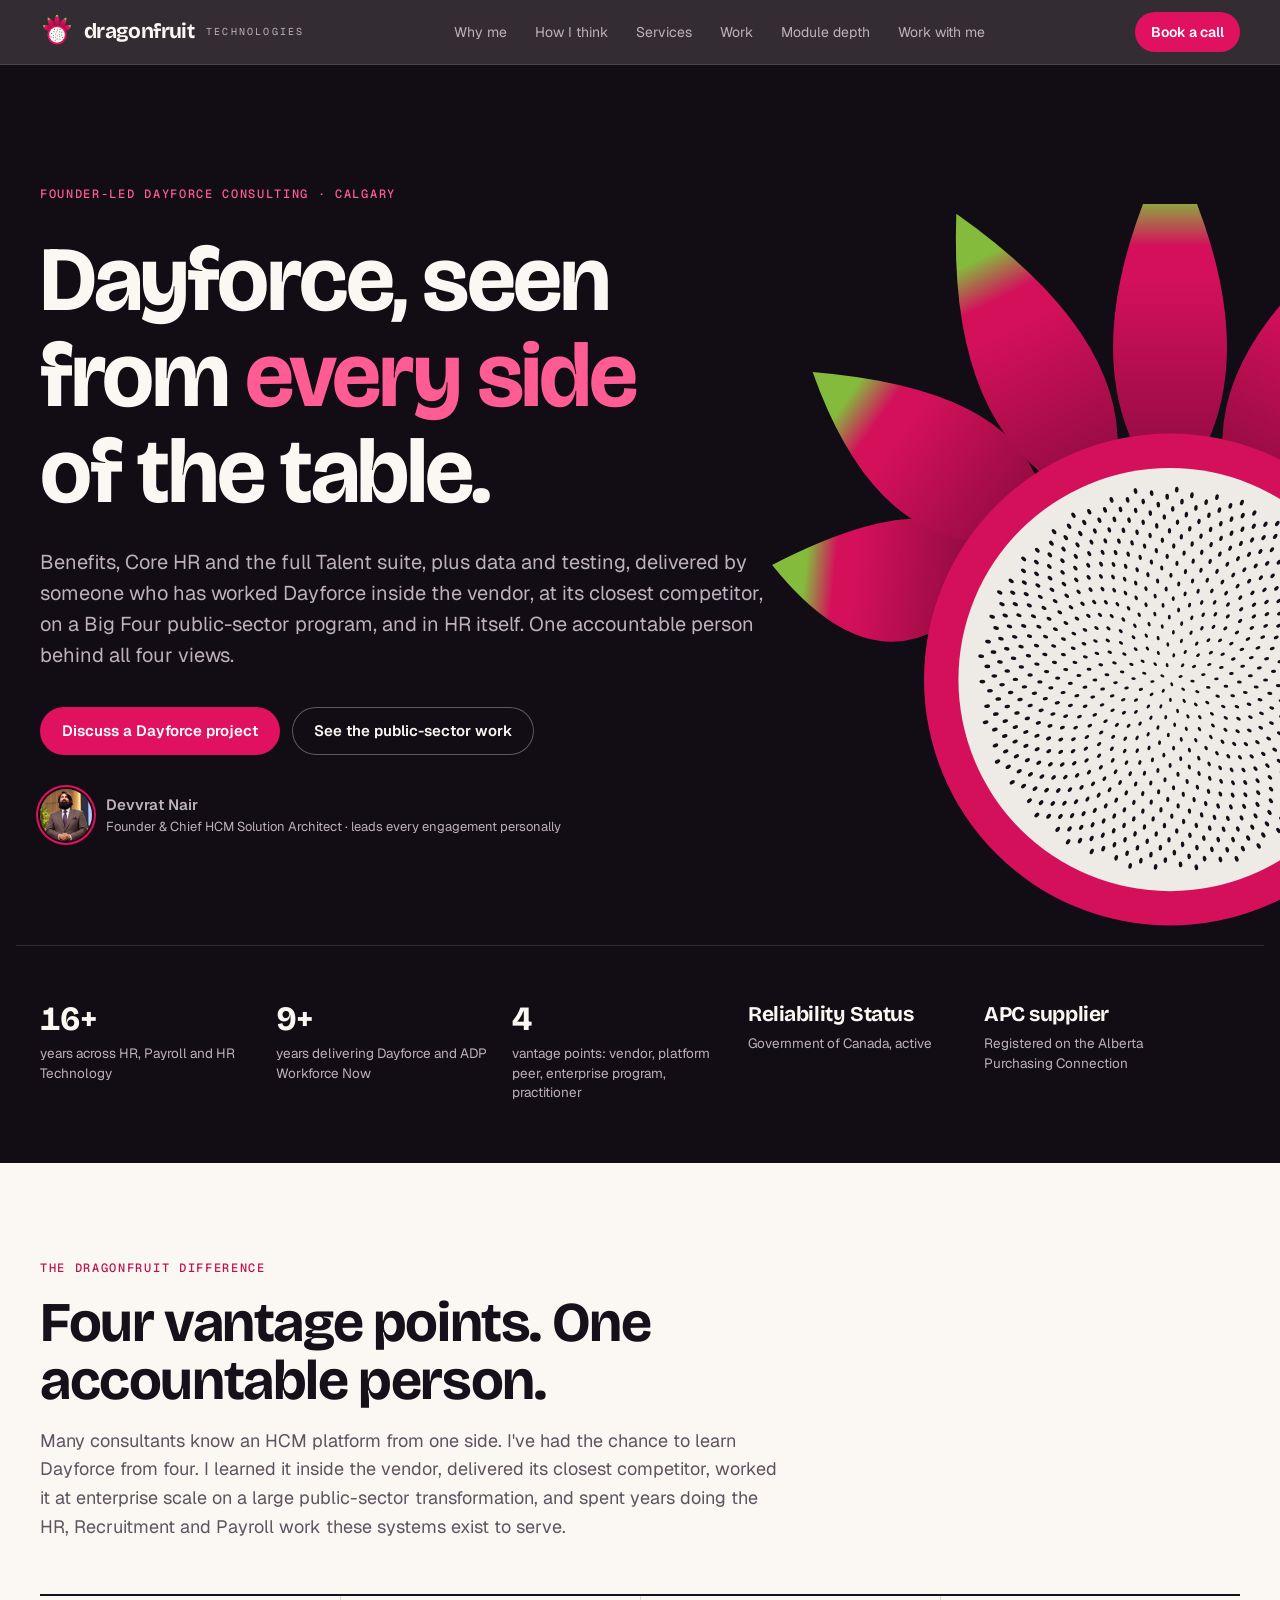
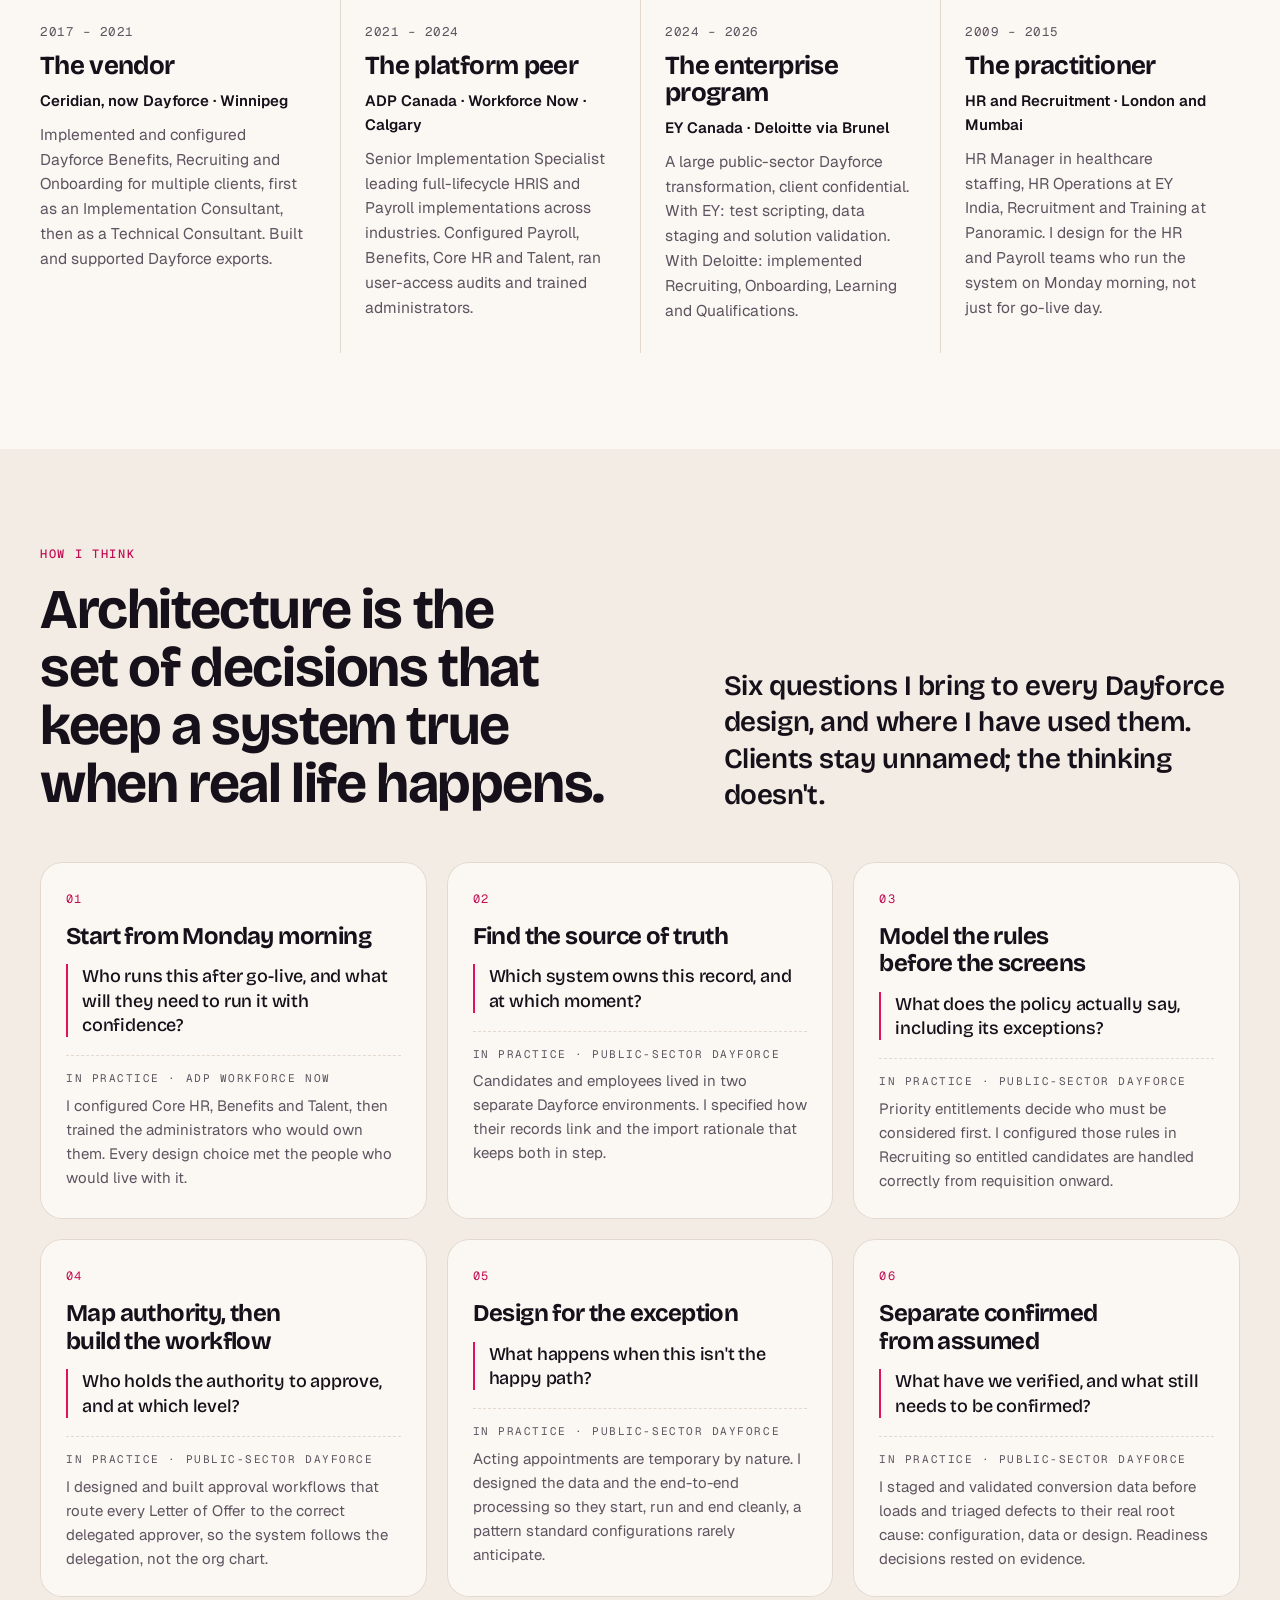
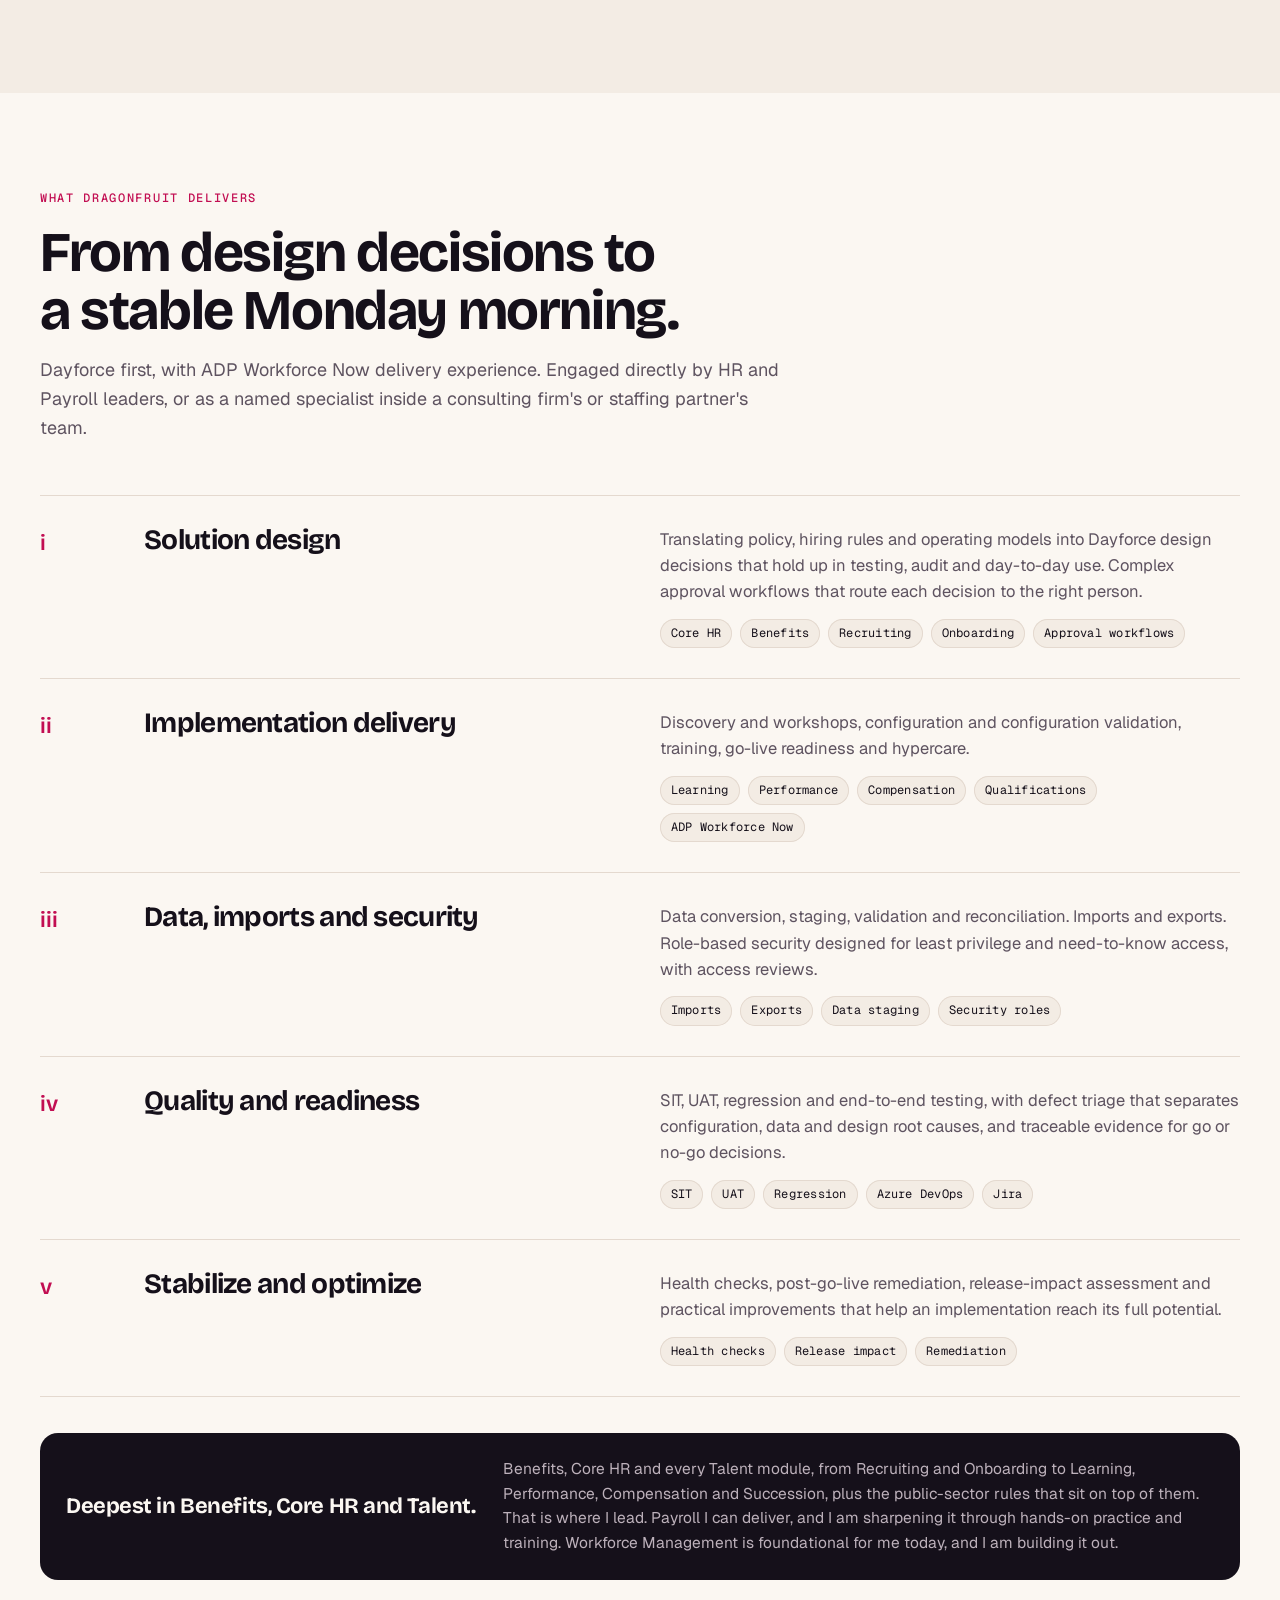
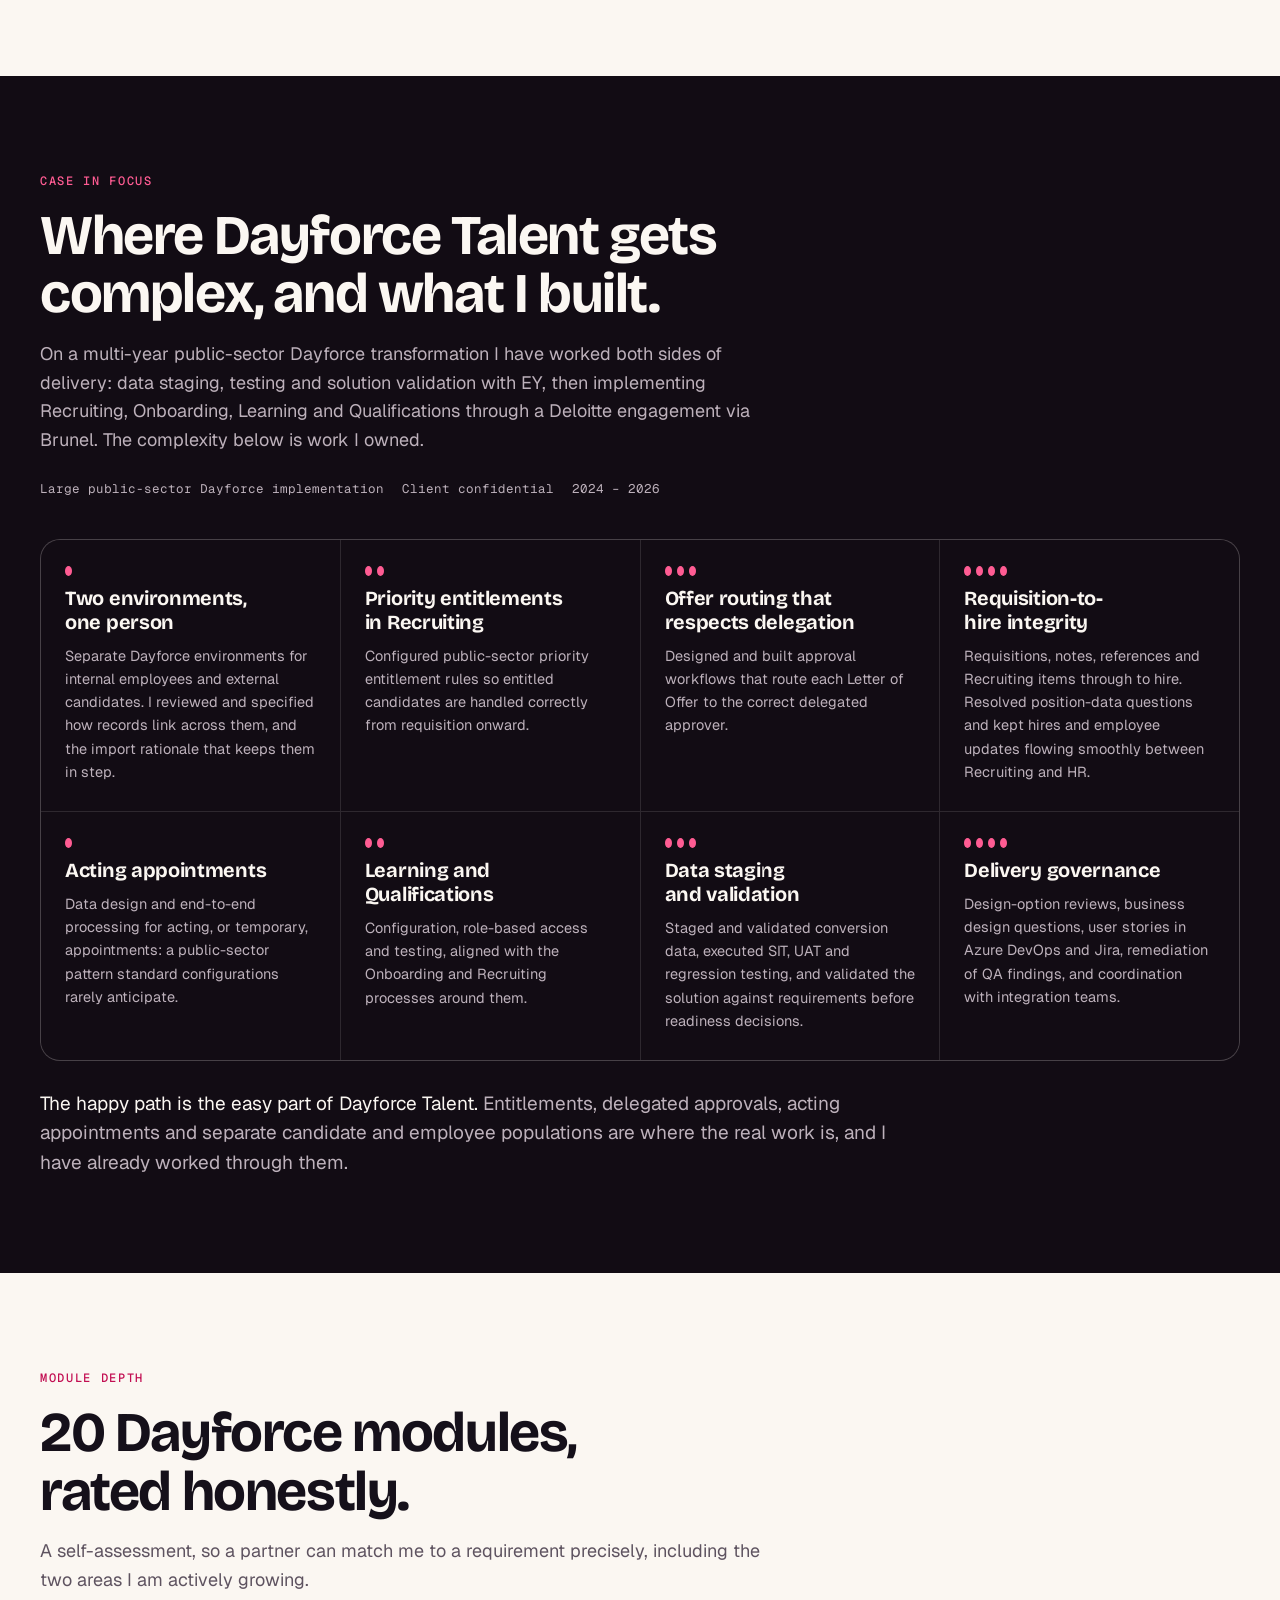
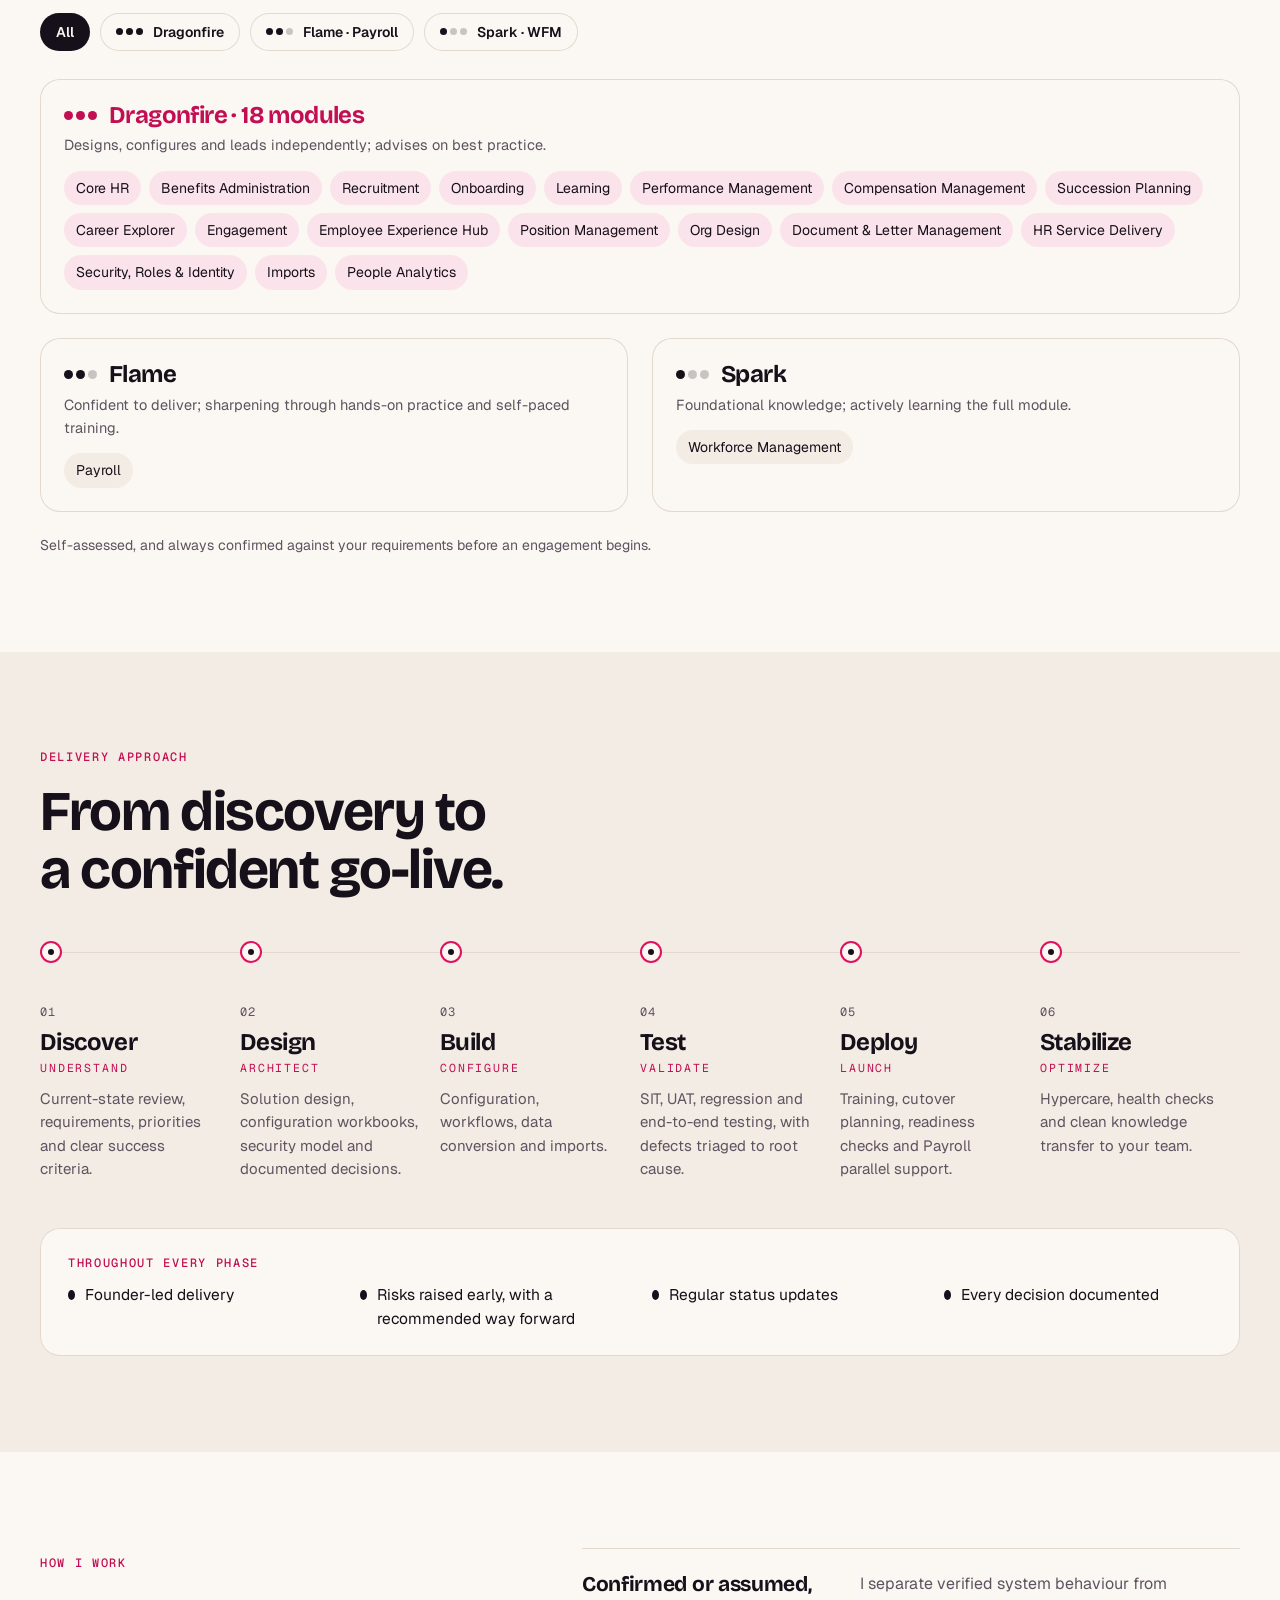
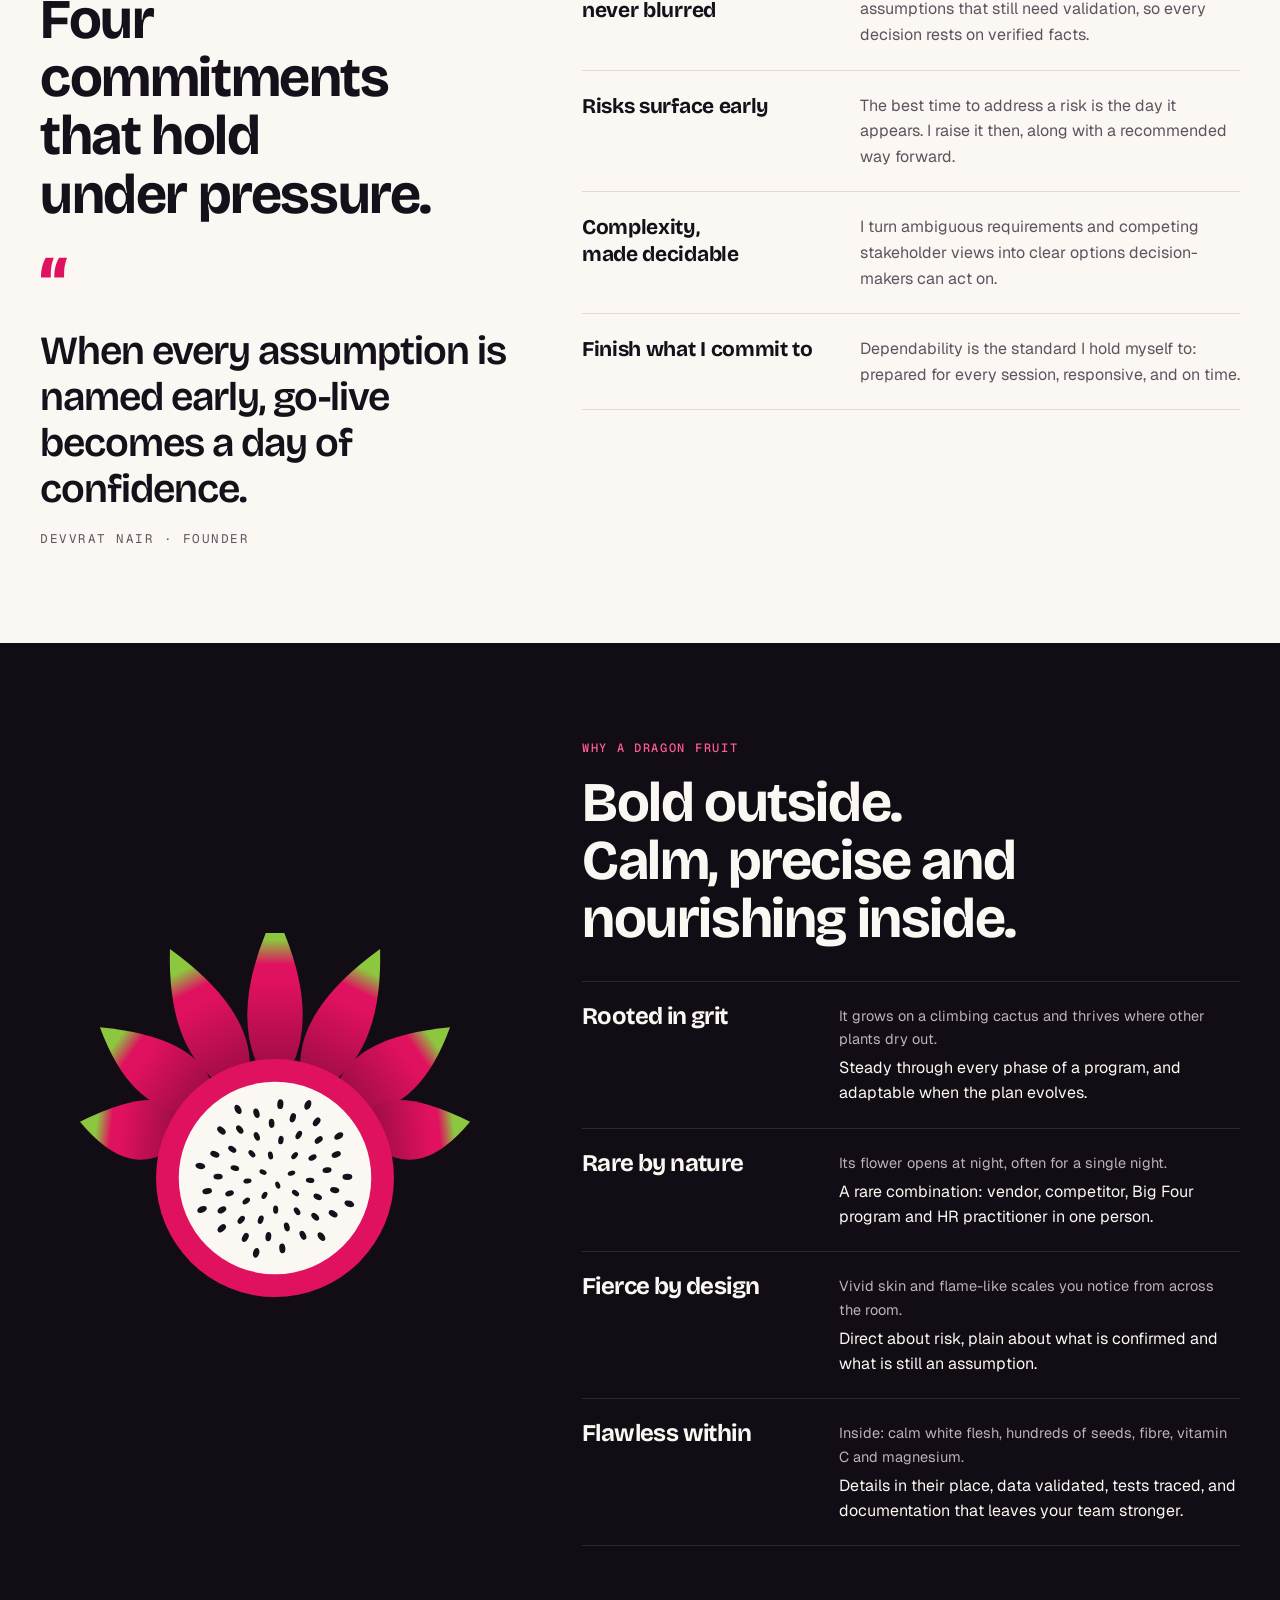
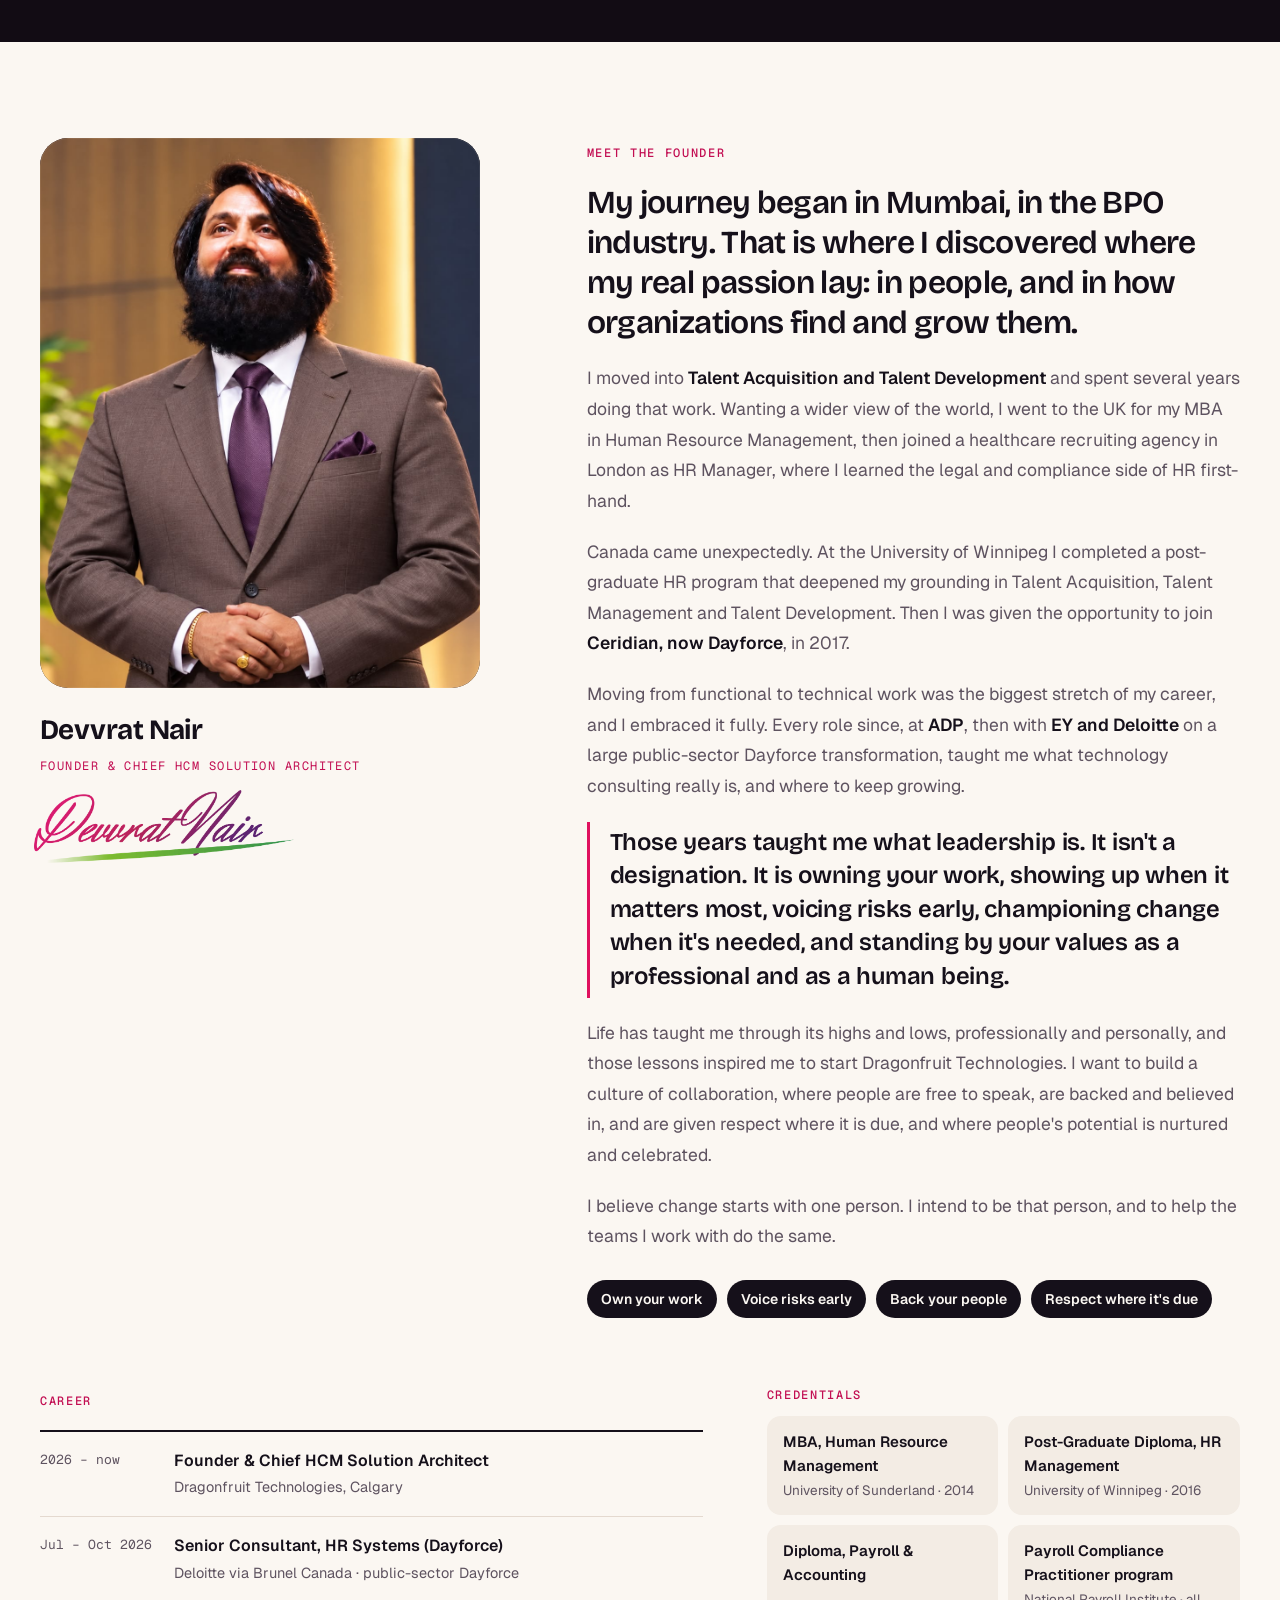
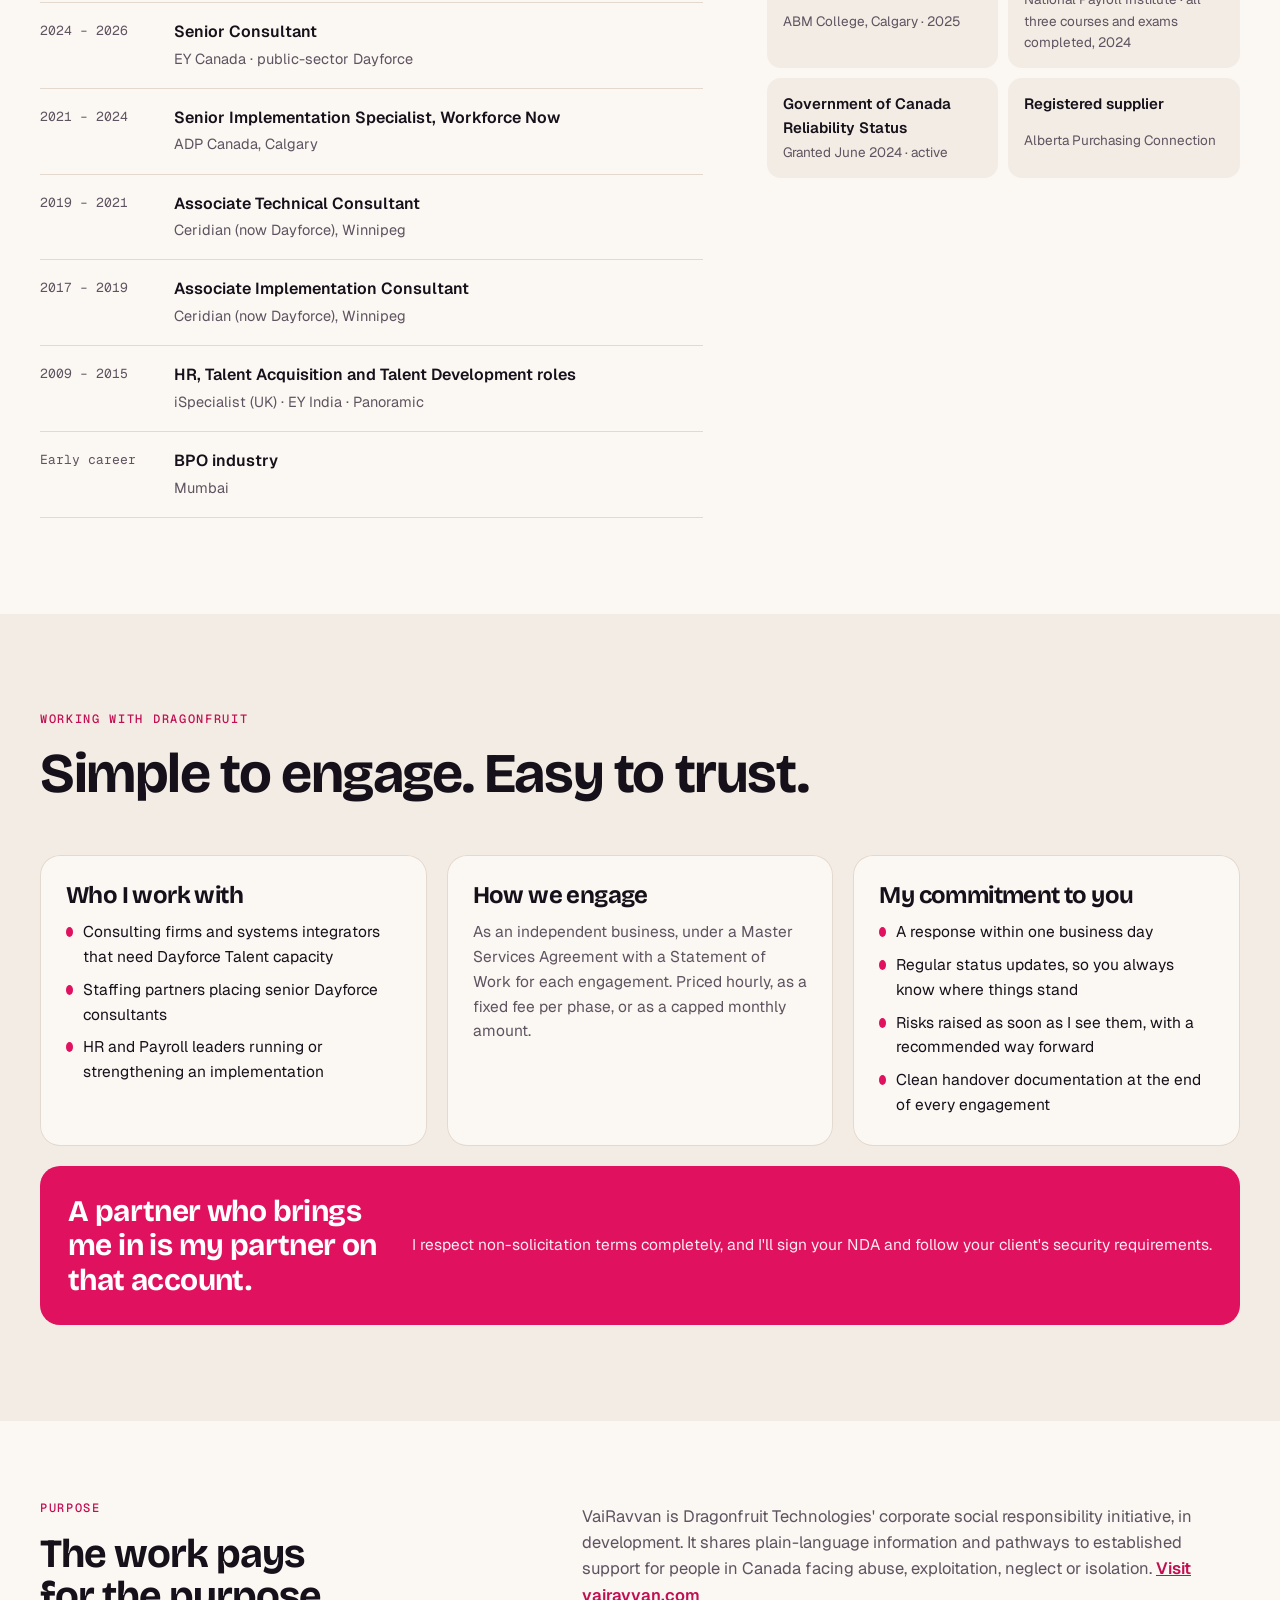
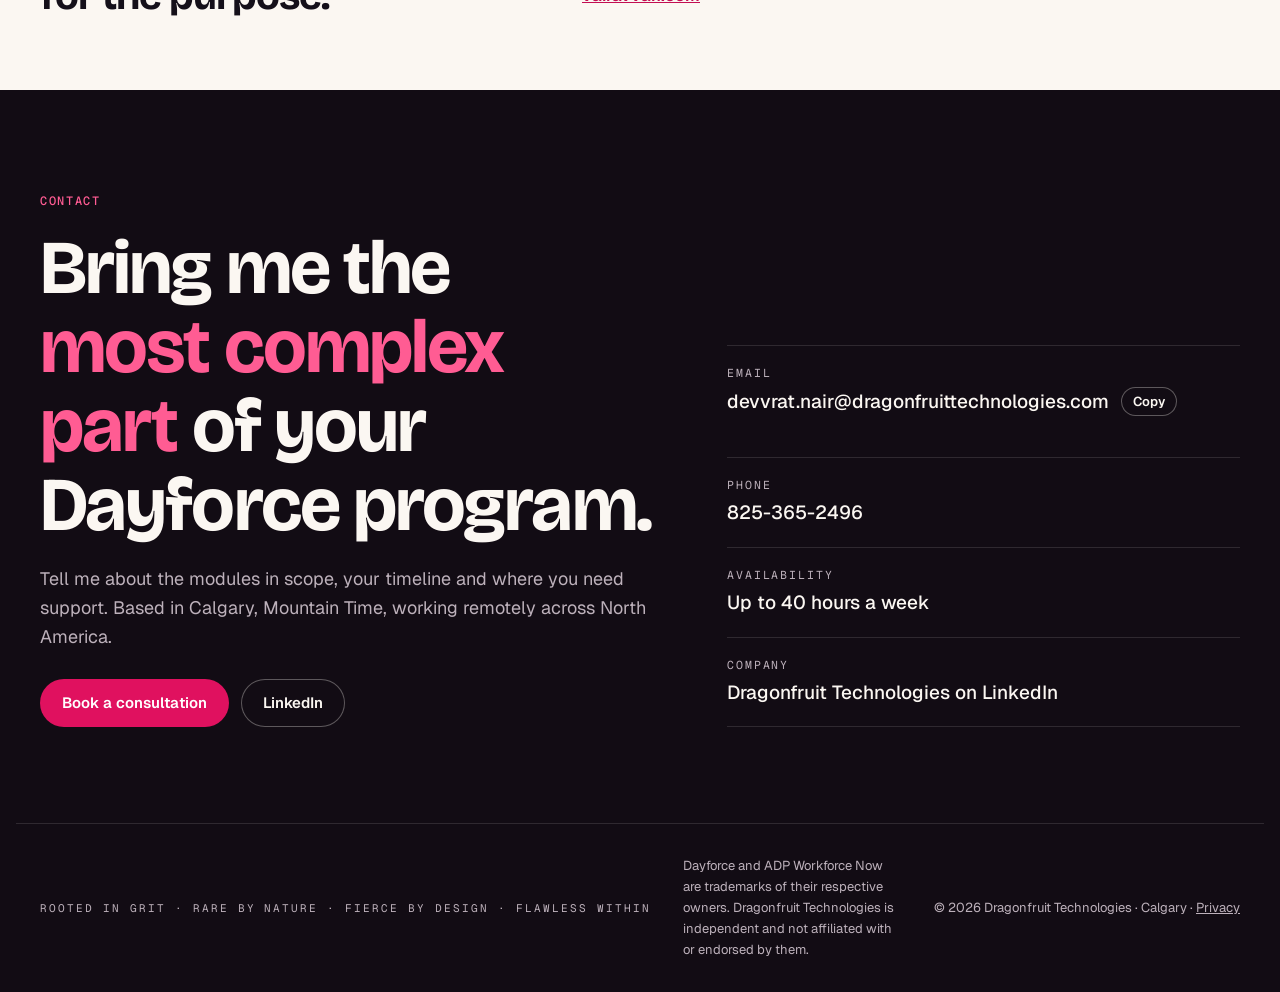
==== commit 51422e0b: "Add files via upload" ====
--- a/index.html
+++ b/index.html
@@ -262,6 +262,7 @@
   .story p{font-size:17.5px;line-height:1.75;color:var(--muted)}
   .story p.open{font-family:var(--display);font-weight:600;font-size:clamp(24px,2.6vw,32px);line-height:1.25;letter-spacing:-.02em;color:var(--seed)}
   .story p b{color:var(--seed);font-weight:600}
+  .story p.lead-q{font-family:var(--display);font-weight:600;font-size:clamp(20px,2vw,24px);line-height:1.4;letter-spacing:-.01em;color:var(--seed);padding:4px 0 4px 20px;border-left:3px solid var(--pitaya)}
   .values{display:flex;flex-wrap:wrap;gap:10px;margin:8px 0 4px}
   .values span{font-size:14px;font-weight:600;padding:8px 14px;border-radius:999px;background:var(--seed);color:var(--flesh)}
   .f-lower{display:grid;gap:40px;margin-top:64px}
@@ -382,7 +383,7 @@
     </div>
     <div class="proof band" style="padding-left:0;padding-right:0">
       <div class="wrap">
-        <div><b>16+</b><span>years across HR, payroll and HR technology</span></div>
+        <div><b>16+</b><span>years across HR, Payroll and HR Technology</span></div>
         <div><b>9+</b><span>years delivering Dayforce and ADP Workforce Now</span></div>
         <div><b>4</b><span>vantage points: vendor, platform peer, enterprise program, practitioner</span></div>
         <div><b class="word">Reliability Status</b><span>Government of Canada, active</span></div>
@@ -396,7 +397,7 @@
       <header class="sec-head">
         <span class="label">The Dragonfruit difference</span>
         <h2 id="vantage-title">Four vantage points. One accountable person.</h2>
-        <p>Most consultants know an HCM platform from one side. I learned Dayforce inside the vendor, delivered its closest competitor, worked it at enterprise scale on a large public-sector transformation, and spent years doing the HR, recruitment and payroll work these systems exist to serve.</p>
+        <p>Many consultants know an HCM platform from one side. I've had the chance to learn Dayforce from four. I learned it inside the vendor, delivered its closest competitor, worked it at enterprise scale on a large public-sector transformation, and spent years doing the HR, Recruitment and Payroll work these systems exist to serve.</p>
       </header>
       <div class="vantage">
         <article class="vp">
@@ -409,7 +410,7 @@
           <span class="when">2021 – 2024</span>
           <h3>The platform peer</h3>
           <span class="where">ADP Canada · Workforce Now · Calgary</span>
-          <p>Senior Implementation Specialist leading full-lifecycle HRIS and payroll implementations across industries. Configured Payroll, Benefits, Core HR and Talent, ran user-access audits and trained administrators.</p>
+          <p>Senior Implementation Specialist leading full-lifecycle HRIS and Payroll implementations across industries. Configured Payroll, Benefits, Core HR and Talent, ran user-access audits and trained administrators.</p>
         </article>
         <article class="vp">
           <span class="when">2024 – 2026</span>
@@ -420,8 +421,8 @@
         <article class="vp">
           <span class="when">2009 – 2015</span>
           <h3>The practitioner</h3>
-          <span class="where">HR and recruitment · London and Mumbai</span>
-          <p>HR Manager in healthcare staffing, HR operations at EY India, recruitment and training at Panoramic. I design for the HR and payroll teams who run the system on Monday morning, not just for go-live day.</p>
+          <span class="where">HR and Recruitment · London and Mumbai</span>
+          <p>HR Manager in healthcare staffing, HR Operations at EY India, Recruitment and Training at Panoramic. I design for the HR and Payroll teams who run the system on Monday morning, not just for go-live day.</p>
         </article>
       </div>
     </div>
@@ -437,12 +438,12 @@
         <p class="big">Six questions I bring to every Dayforce design, and where I have used them. Clients stay unnamed; the thinking doesn't.</p>
       </div>
       <div class="think">
-        <article class="tq"><span class="num">01</span><h3>Start from Monday morning</h3><p class="ask">Who runs this after go-live, and what will they do when it breaks?</p><div class="ex"><span>In practice · ADP Workforce Now</span><p>I configured Core HR, Benefits and Talent, then trained the administrators who would own them. Every design choice met the people who would live with it.</p></div></article>
+        <article class="tq"><span class="num">01</span><h3>Start from Monday morning</h3><p class="ask">Who runs this after go-live, and what will they need to run it with confidence?</p><div class="ex"><span>In practice · ADP Workforce Now</span><p>I configured Core HR, Benefits and Talent, then trained the administrators who would own them. Every design choice met the people who would live with it.</p></div></article>
         <article class="tq"><span class="num">02</span><h3>Find the source of truth</h3><p class="ask">Which system owns this record, and at which moment?</p><div class="ex"><span>In practice · Public-sector Dayforce</span><p>Candidates and employees lived in two separate Dayforce environments. I specified how their records link and the import rationale that keeps both in step.</p></div></article>
         <article class="tq"><span class="num">03</span><h3>Model the rules before the screens</h3><p class="ask">What does the policy actually say, including its exceptions?</p><div class="ex"><span>In practice · Public-sector Dayforce</span><p>Priority entitlements decide who must be considered first. I configured those rules in Recruiting so entitled candidates are handled correctly from requisition onward.</p></div></article>
         <article class="tq"><span class="num">04</span><h3>Map authority, then build the workflow</h3><p class="ask">Who holds the authority to approve, and at which level?</p><div class="ex"><span>In practice · Public-sector Dayforce</span><p>I designed and built approval workflows that route every Letter of Offer to the correct delegated approver, so the system follows the delegation, not the org chart.</p></div></article>
         <article class="tq"><span class="num">05</span><h3>Design for the exception</h3><p class="ask">What happens when this isn't the happy path?</p><div class="ex"><span>In practice · Public-sector Dayforce</span><p>Acting appointments are temporary by nature. I designed the data and the end-to-end processing so they start, run and end cleanly, a pattern standard configurations rarely anticipate.</p></div></article>
-        <article class="tq"><span class="num">06</span><h3>Separate confirmed from assumed</h3><p class="ask">What have we verified, and what are we still hoping is true?</p><div class="ex"><span>In practice · Public-sector Dayforce</span><p>I staged and validated conversion data before loads and triaged defects to their real root cause: configuration, data or design. Readiness decisions rested on evidence.</p></div></article>
+        <article class="tq"><span class="num">06</span><h3>Separate confirmed from assumed</h3><p class="ask">What have we verified, and what still needs to be confirmed?</p><div class="ex"><span>In practice · Public-sector Dayforce</span><p>I staged and validated conversion data before loads and triaged defects to their real root cause: configuration, data or design. Readiness decisions rested on evidence.</p></div></article>
       </div>
     </div>
   </section>
@@ -452,7 +453,7 @@
       <header class="sec-head">
         <span class="label">What Dragonfruit delivers</span>
         <h2 id="services-title">From design decisions to a stable Monday morning.</h2>
-        <p>Dayforce first, with ADP Workforce Now delivery experience. Engaged directly by HR and payroll leaders, or as a named specialist inside a consulting firm's or staffing partner's team.</p>
+        <p>Dayforce first, with ADP Workforce Now delivery experience. Engaged directly by HR and Payroll leaders, or as a named specialist inside a consulting firm's or staffing partner's team.</p>
       </header>
       <div class="svc-list">
         <article class="svc">
@@ -478,7 +479,7 @@
         <article class="svc">
           <span class="roman">v</span>
           <h3>Stabilize and optimize</h3>
-          <div><p>Health checks, post-go-live remediation, release-impact assessment and practical fixes for implementations that are struggling.</p><div class="chips"><span class="chip">Health checks</span><span class="chip">Release impact</span><span class="chip">Remediation</span></div></div>
+          <div><p>Health checks, post-go-live remediation, release-impact assessment and practical improvements that help an implementation reach its full potential.</p><div class="chips"><span class="chip">Health checks</span><span class="chip">Release impact</span><span class="chip">Remediation</span></div></div>
         </article>
       </div>
       <div class="focus-note">
@@ -492,7 +493,7 @@
     <div class="wrap">
       <header class="sec-head">
         <span class="label">Case in focus</span>
-        <h2 id="work-title">Where Dayforce Talent gets hard, and what I built.</h2>
+        <h2 id="work-title">Where Dayforce Talent gets complex, and what I built.</h2>
         <p>On a multi-year public-sector Dayforce transformation I have worked both sides of delivery: data staging, testing and solution validation with EY, then implementing Recruiting, Onboarding, Learning and Qualifications through a Deloitte engagement via Brunel. The complexity below is work I owned.</p>
       </header>
       <div class="case-meta"><span>Large public-sector Dayforce implementation</span><span>Client confidential</span><span>2024 – 2026</span></div>
@@ -500,14 +501,14 @@
         <div class="cg"><span class="seeds"><i></i></span><h3>Two environments, one person</h3><p>Separate Dayforce environments for internal employees and external candidates. I reviewed and specified how records link across them, and the import rationale that keeps them in step.</p></div>
         <div class="cg"><span class="seeds"><i></i><i></i></span><h3>Priority entitlements in Recruiting</h3><p>Configured public-sector priority entitlement rules so entitled candidates are handled correctly from requisition onward.</p></div>
         <div class="cg"><span class="seeds"><i></i><i></i><i></i></span><h3>Offer routing that respects delegation</h3><p>Designed and built approval workflows that route each Letter of Offer to the correct delegated approver.</p></div>
-        <div class="cg"><span class="seeds"><i></i><i></i><i></i><i></i></span><h3>Requisition-to-hire integrity</h3><p>Requisitions, notes, references and recruiting items through to hire. Resolved position-data issues and triaged hire and employee-update errors between Recruiting and HR.</p></div>
+        <div class="cg"><span class="seeds"><i></i><i></i><i></i><i></i></span><h3>Requisition-to-hire integrity</h3><p>Requisitions, notes, references and Recruiting items through to hire. Resolved position-data questions and kept hires and employee updates flowing smoothly between Recruiting and HR.</p></div>
         <div class="cg"><span class="seeds"><i></i></span><h3>Acting appointments</h3><p>Data design and end-to-end processing for acting, or temporary, appointments: a public-sector pattern standard configurations rarely anticipate.</p></div>
-        <div class="cg"><span class="seeds"><i></i><i></i></span><h3>Learning and Qualifications</h3><p>Configuration, role-based access and testing, aligned with the onboarding and recruiting processes around them.</p></div>
+        <div class="cg"><span class="seeds"><i></i><i></i></span><h3>Learning and Qualifications</h3><p>Configuration, role-based access and testing, aligned with the Onboarding and Recruiting processes around them.</p></div>
         <div class="cg"><span class="seeds"><i></i><i></i><i></i></span><h3>Data staging and validation</h3><p>Staged and validated conversion data, executed SIT, UAT and regression testing, and validated the solution against requirements before readiness decisions.</p></div>
         <div class="cg"><span class="seeds"><i></i><i></i><i></i><i></i></span><h3>Delivery governance</h3><p>Design-option reviews, business design questions, user stories in Azure DevOps and Jira, remediation of QA findings, and coordination with integration teams.</p></div>
       </div>
       <div class="why">
-        <p>Most Dayforce Talent designs work on the happy path. <span>Entitlements, delegated approvals, acting appointments and separate candidate and employee populations are where projects slip. I have already worked through them.</span></p>
+        <p>The happy path is the easy part of Dayforce Talent. <span>Entitlements, delegated approvals, acting appointments and separate candidate and employee populations are where the real work is, and I have already worked through them.</span></p>
       </div>
     </div>
   </section>
@@ -518,7 +519,7 @@
         <header class="sec-head" style="margin-bottom:0">
           <span class="label">Module depth</span>
           <h2 id="depth-title">20 Dayforce modules, rated honestly.</h2>
-          <p>A self-assessment, so a partner can match me to a requirement precisely, including the two areas I am still growing.</p>
+          <p>A self-assessment, so a partner can match me to a requirement precisely, including the two areas I am actively growing.</p>
         </header>
         <div class="legend" role="group" aria-label="Highlight a level">
           <button type="button" class="tier-btn" data-tier="all" aria-pressed="true">All</button>
@@ -541,7 +542,7 @@
           <ul><li>Workforce Management</li></ul>
         </section>
       </div>
-      <p class="depth-note">Self-assessed. Exposure to a module on a program does not mean equal hands-on configuration depth in every area.</p>
+      <p class="depth-note">Self-assessed, and always confirmed against your requirements before an engagement begins.</p>
     </div>
   </section>
 
@@ -552,11 +553,11 @@
         <h2 id="approach-title">From discovery to a confident go-live.</h2>
       </header>
       <ol class="phases">
-        <li class="ph"><span class="n">01</span><h3>Discover</h3><span class="verb">Understand</span><p>Current-state review, requirements, pain points and clear success criteria.</p></li>
+        <li class="ph"><span class="n">01</span><h3>Discover</h3><span class="verb">Understand</span><p>Current-state review, requirements, priorities and clear success criteria.</p></li>
         <li class="ph"><span class="n">02</span><h3>Design</h3><span class="verb">Architect</span><p>Solution design, configuration workbooks, security model and documented decisions.</p></li>
         <li class="ph"><span class="n">03</span><h3>Build</h3><span class="verb">Configure</span><p>Configuration, workflows, data conversion and imports.</p></li>
         <li class="ph"><span class="n">04</span><h3>Test</h3><span class="verb">Validate</span><p>SIT, UAT, regression and end-to-end testing, with defects triaged to root cause.</p></li>
-        <li class="ph"><span class="n">05</span><h3>Deploy</h3><span class="verb">Launch</span><p>Training, cutover planning, readiness checks and payroll parallel support.</p></li>
+        <li class="ph"><span class="n">05</span><h3>Deploy</h3><span class="verb">Launch</span><p>Training, cutover planning, readiness checks and Payroll parallel support.</p></li>
         <li class="ph"><span class="n">06</span><h3>Stabilize</h3><span class="verb">Optimize</span><p>Hypercare, health checks and clean knowledge transfer to your team.</p></li>
       </ol>
       <div class="throughout">
@@ -571,11 +572,11 @@
       <div>
         <span class="label">How I work</span>
         <h2 id="how-title" style="font-size:clamp(34px,4.6vw,56px);margin:16px 0 40px">Four commitments that hold under pressure.</h2>
-        <blockquote>I'd rather tell a client what's still an assumption today than explain a payroll surprise after go-live.<footer>Devvrat Nair · Founder</footer></blockquote>
+        <blockquote>When every assumption is named early, go-live becomes a day of confidence.<footer>Devvrat Nair · Founder</footer></blockquote>
       </div>
       <div class="commit-list">
-        <div><h3>Confirmed or assumed, never blurred</h3><p>I separate verified system behaviour from assumptions that still need validation, so decisions rest on facts, not optimism.</p></div>
-        <div><h3>Risks surface early</h3><p>Issues are cheapest the day they appear. I raise them then, along with a recommended way forward.</p></div>
+        <div><h3>Confirmed or assumed, never blurred</h3><p>I separate verified system behaviour from assumptions that still need validation, so every decision rests on verified facts.</p></div>
+        <div><h3>Risks surface early</h3><p>The best time to address a risk is the day it appears. I raise it then, along with a recommended way forward.</p></div>
         <div><h3>Complexity, made decidable</h3><p>I turn ambiguous requirements and competing stakeholder views into clear options decision-makers can act on.</p></div>
         <div><h3>Finish what I commit to</h3><p>Dependability is the standard I hold myself to: prepared for every session, responsive, and on time.</p></div>
       </div>
@@ -591,7 +592,7 @@
           <h2 id="fruit-title">Bold outside. Calm, precise and nourishing inside.</h2>
         </header>
         <div class="traits">
-          <div class="trait"><h3>Rooted in grit</h3><div><span class="fact">It grows on a climbing cactus and thrives where other plants dry out.</span><p>Steady when a program gets hard, and still delivering after the plan changes.</p></div></div>
+          <div class="trait"><h3>Rooted in grit</h3><div><span class="fact">It grows on a climbing cactus and thrives where other plants dry out.</span><p>Steady through every phase of a program, and adaptable when the plan evolves.</p></div></div>
           <div class="trait"><h3>Rare by nature</h3><div><span class="fact">Its flower opens at night, often for a single night.</span><p>A rare combination: vendor, competitor, Big Four program and HR practitioner in one person.</p></div></div>
           <div class="trait"><h3>Fierce by design</h3><div><span class="fact">Vivid skin and flame-like scales you notice from across the room.</span><p>Direct about risk, plain about what is confirmed and what is still an assumption.</p></div></div>
           <div class="trait"><h3>Flawless within</h3><div><span class="fact">Inside: calm white flesh, hundreds of seeds, fibre, vitamin C and magnesium.</span><p>Details in their place, data validated, tests traced, and documentation that leaves your team stronger.</p></div></div>
@@ -611,12 +612,14 @@
         <div>
           <span class="label">Meet the founder</span>
           <div class="story" style="margin-top:18px">
-            <p class="open">I have spent more than sixteen years on the people side of work: first doing HR, recruitment and training, then building the systems HR and payroll teams depend on.</p>
-            <p>My career began in Mumbai in recruitment and training, and took me to London as an HR Manager in healthcare staffing. That is where I learned what a hiring process feels like from the inside: the paperwork, the deadlines, and the candidate waiting on an answer.</p>
-            <p>In Canada I studied HR again at the University of Winnipeg and joined <b>Ceridian in 2017</b>, learning Dayforce from inside the vendor. <b>ADP</b> taught me the competing platform from the other side. <b>EY and Deloitte</b> then put me on a large public-sector Dayforce transformation, where the rules are strict and the edge cases are the job.</p>
-            <p>I think in systems, but I design for people. Before I configure anything I want to know who owns the record, what the policy says when it bends, and how someone will fix it on a busy Friday. I would rather name an assumption today than explain a payroll surprise after go-live.</p>
-            <p>I built Dragonfruit Technologies on two commitments I won't trade: <b>telling clients the truth</b>, including what is still unverified, and <b>finishing what I commit to</b>. Behind every requisition and every pay cheque is a person, and that is why this work matters to me.</p>
-            <div class="values" aria-label="What I bring"><span>Honest by default</span><span>Calm under pressure</span><span>Curious about the edge case</span><span>Accountable end to end</span></div>
+            <p class="open">My journey began in Mumbai, in the BPO industry. That is where I discovered where my real passion lay: in people, and in how organizations find and grow them.</p>
+            <p>I moved into <b>Talent Acquisition and Talent Development</b> and spent several years doing that work. Wanting a wider view of the world, I went to the UK for my MBA in Human Resource Management, then joined a healthcare recruiting agency in London as HR Manager, where I learned the legal and compliance side of HR first-hand.</p>
+            <p>Canada came unexpectedly. At the University of Winnipeg I completed a post-graduate HR program that deepened my grounding in Talent Acquisition, Talent Management and Talent Development. Then I was given the opportunity to join <b>Ceridian, now Dayforce</b>, in 2017.</p>
+            <p>Moving from functional to technical work was the biggest stretch of my career, and I embraced it fully. Every role since, at <b>ADP</b>, then with <b>EY and Deloitte</b> on a large public-sector Dayforce transformation, taught me what technology consulting really is, and where to keep growing.</p>
+            <p class="lead-q">Those years taught me what leadership is. It isn't a designation. It is owning your work, showing up when it matters most, voicing risks early, championing change when it's needed, and standing by your values as a professional and as a human being.</p>
+            <p>Life has taught me through its highs and lows, professionally and personally, and those lessons inspired me to start Dragonfruit Technologies. I want to build a culture of collaboration, where people are free to speak, are backed and believed in, and are given respect where it is due, and where people's potential is nurtured and celebrated.</p>
+            <p>I believe change starts with one person. I intend to be that person, and to help the teams I work with do the same.</p>
+            <div class="values" aria-label="What I stand for"><span>Own your work</span><span>Voice risks early</span><span>Back your people</span><span>Respect where it's due</span></div>
           </div>
         </div>
       </div>
@@ -630,7 +633,8 @@
           <li><span class="y">2021 – 2024</span><div><b>Senior Implementation Specialist, Workforce Now</b><span>ADP Canada, Calgary</span></div></li>
           <li><span class="y">2019 – 2021</span><div><b>Associate Technical Consultant</b><span>Ceridian (now Dayforce), Winnipeg</span></div></li>
           <li><span class="y">2017 – 2019</span><div><b>Associate Implementation Consultant</b><span>Ceridian (now Dayforce), Winnipeg</span></div></li>
-          <li><span class="y">2009 – 2015</span><div><b>HR, recruitment and training roles</b><span>iSpecialist (UK) · EY India · Panoramic</span></div></li>
+          <li><span class="y">2009 – 2015</span><div><b>HR, Talent Acquisition and Talent Development roles</b><span>iSpecialist (UK) · EY India · Panoramic</span></div></li>
+          <li><span class="y">Early career</span><div><b>BPO industry</b><span>Mumbai</span></div></li>
         </ol>
         </div>
         <div>
@@ -657,9 +661,9 @@
         <h2 id="engage-title">Simple to engage. Easy to trust.</h2>
       </header>
       <div class="engage">
-        <article class="eg"><h3>Who I work with</h3><ul><li>Consulting firms and systems integrators that need Dayforce Talent capacity</li><li>Staffing partners placing senior Dayforce consultants</li><li>HR and payroll leaders running or rescuing an implementation</li></ul></article>
+        <article class="eg"><h3>Who I work with</h3><ul><li>Consulting firms and systems integrators that need Dayforce Talent capacity</li><li>Staffing partners placing senior Dayforce consultants</li><li>HR and Payroll leaders running or strengthening an implementation</li></ul></article>
         <article class="eg"><h3>How we engage</h3><p>As an independent business, under a Master Services Agreement with a Statement of Work for each engagement. Priced hourly, as a fixed fee per phase, or as a capped monthly amount.</p></article>
-        <article class="eg"><h3>My commitment to you</h3><ul><li>A response within one business day</li><li>Regular status updates, so you're never surprised</li><li>Risks raised as soon as I see them, with a recommended way forward</li><li>Clean handover documentation at the end of every engagement</li></ul></article>
+        <article class="eg"><h3>My commitment to you</h3><ul><li>A response within one business day</li><li>Regular status updates, so you always know where things stand</li><li>Risks raised as soon as I see them, with a recommended way forward</li><li>Clean handover documentation at the end of every engagement</li></ul></article>
       </div>
       <div class="partner">
         <b>A partner who brings me in is my partner on that account.</b>
@@ -679,7 +683,7 @@
     <div class="wrap">
       <div>
         <span class="label">Contact</span>
-        <h2 id="contact-title" style="margin-top:16px">Bring me the <em>hard part</em> of your Dayforce program.</h2>
+        <h2 id="contact-title" style="margin-top:16px">Bring me the <em>most complex part</em> of your Dayforce program.</h2>
         <p class="lead">Tell me about the modules in scope, your timeline and where you need support. Based in Calgary, Mountain Time, working remotely across North America.</p>
         <div class="ctas" style="display:flex;flex-wrap:wrap;gap:12px;margin-top:28px">
           <a class="cta cta-pitaya" href="https://bookings.cloud.microsoft/bookwithme/user/d5d4540600c44e008e704b714929a878@dragonfruittechnologies.com?anonymous&amp;ismsaljsauthenabled&amp;ep=plink" target="_blank" rel="noopener">Book a consultation</a>
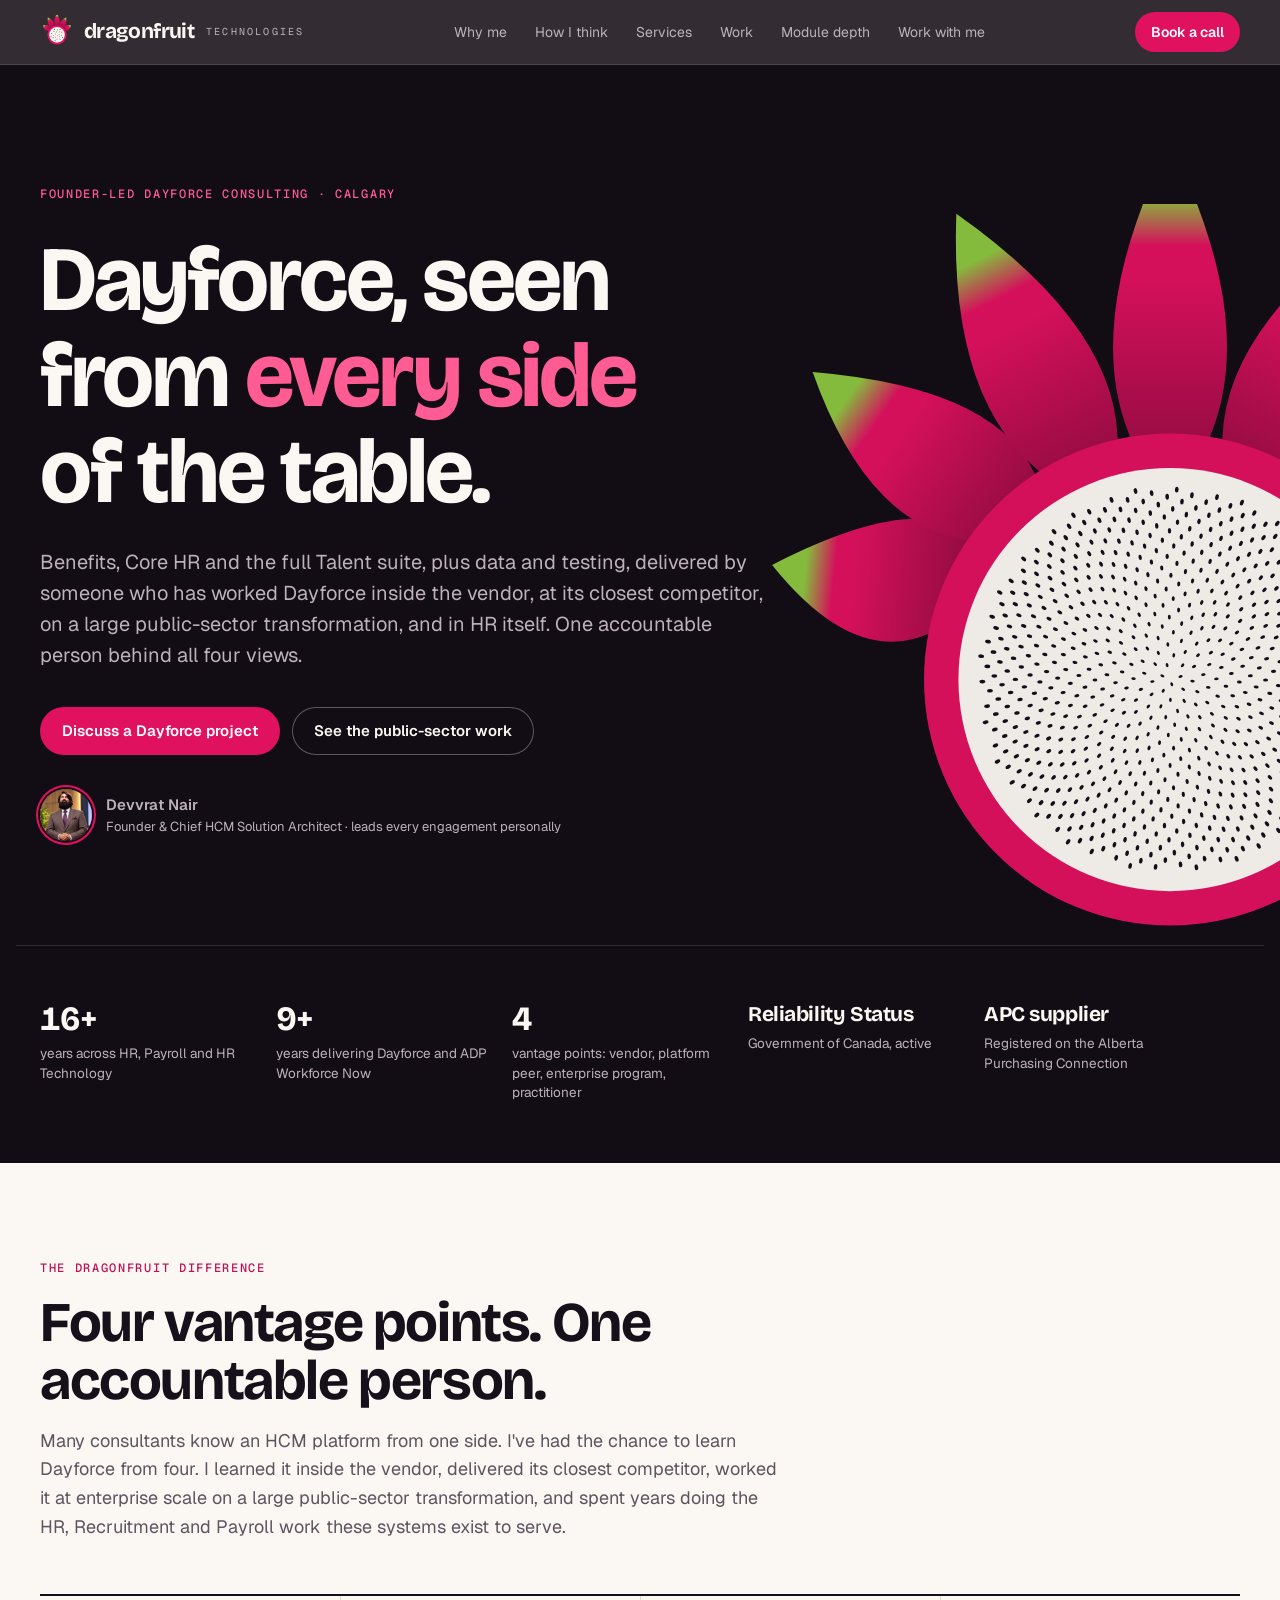
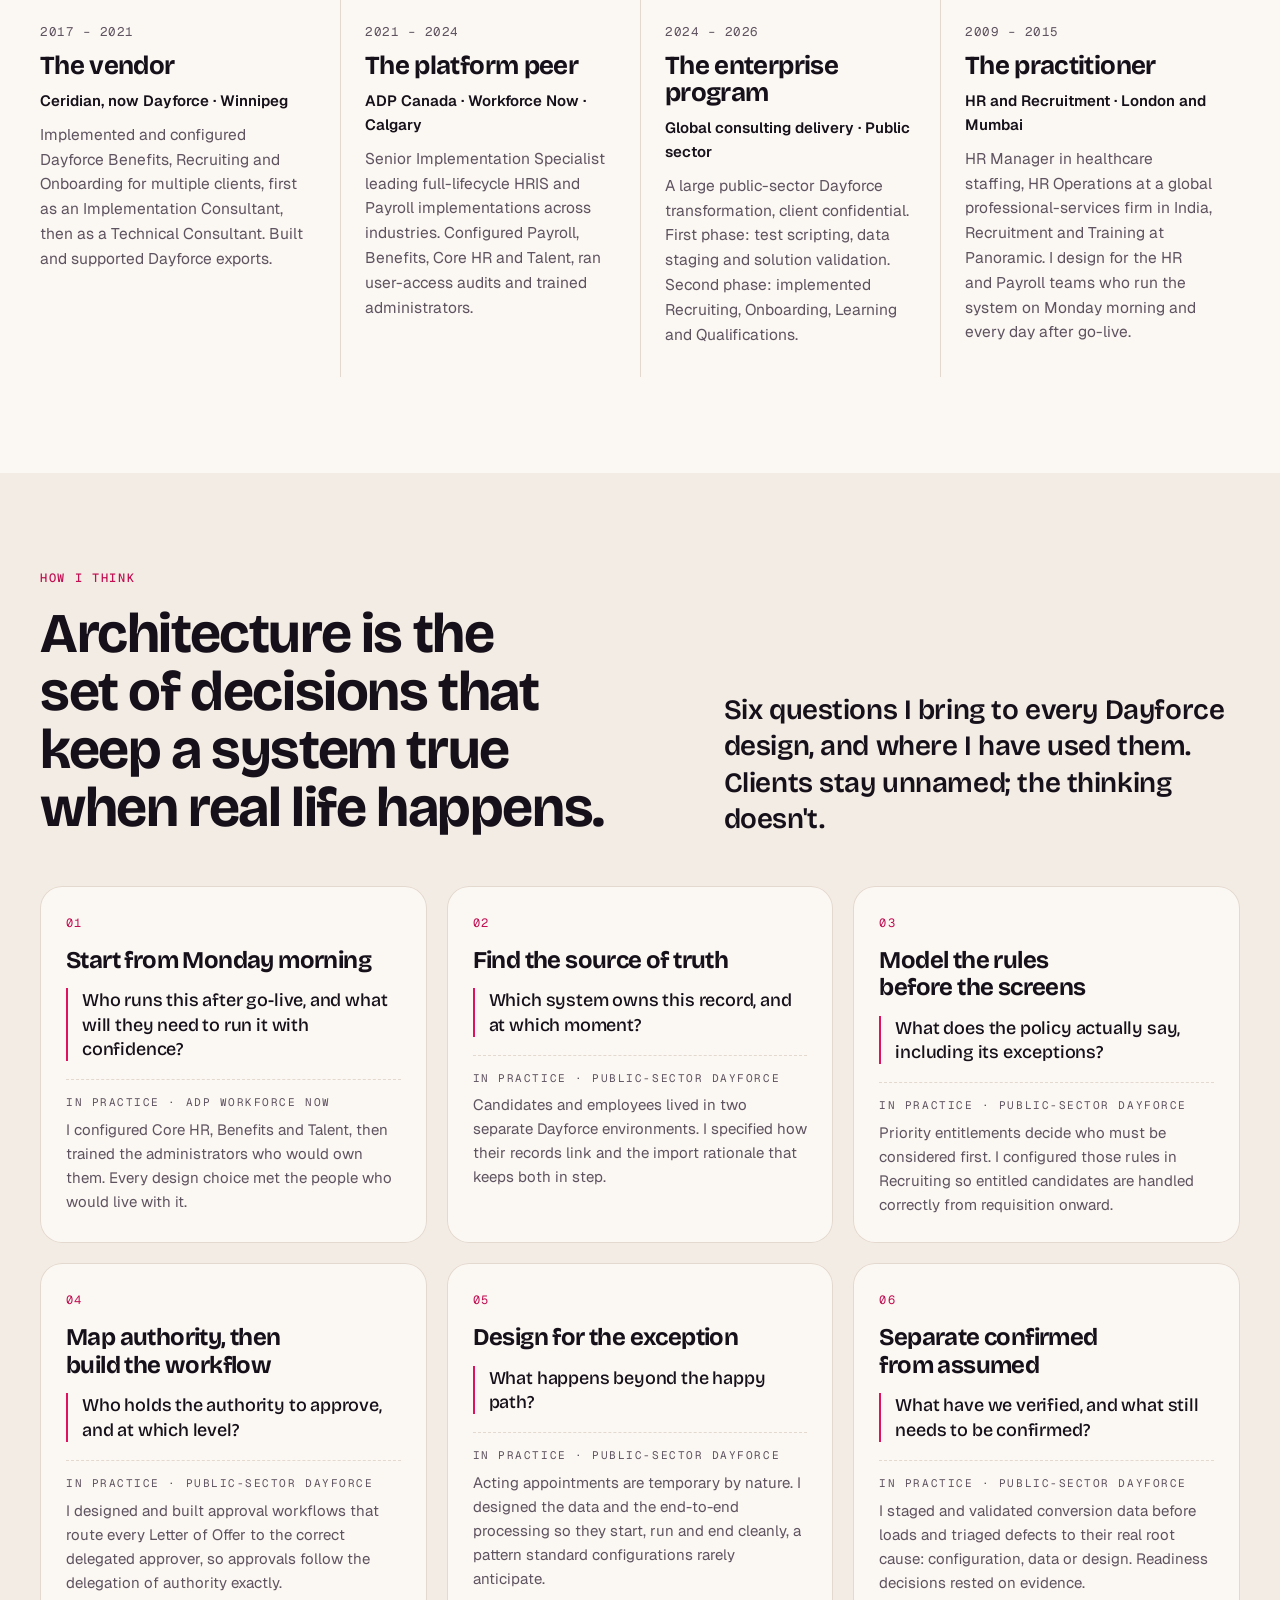
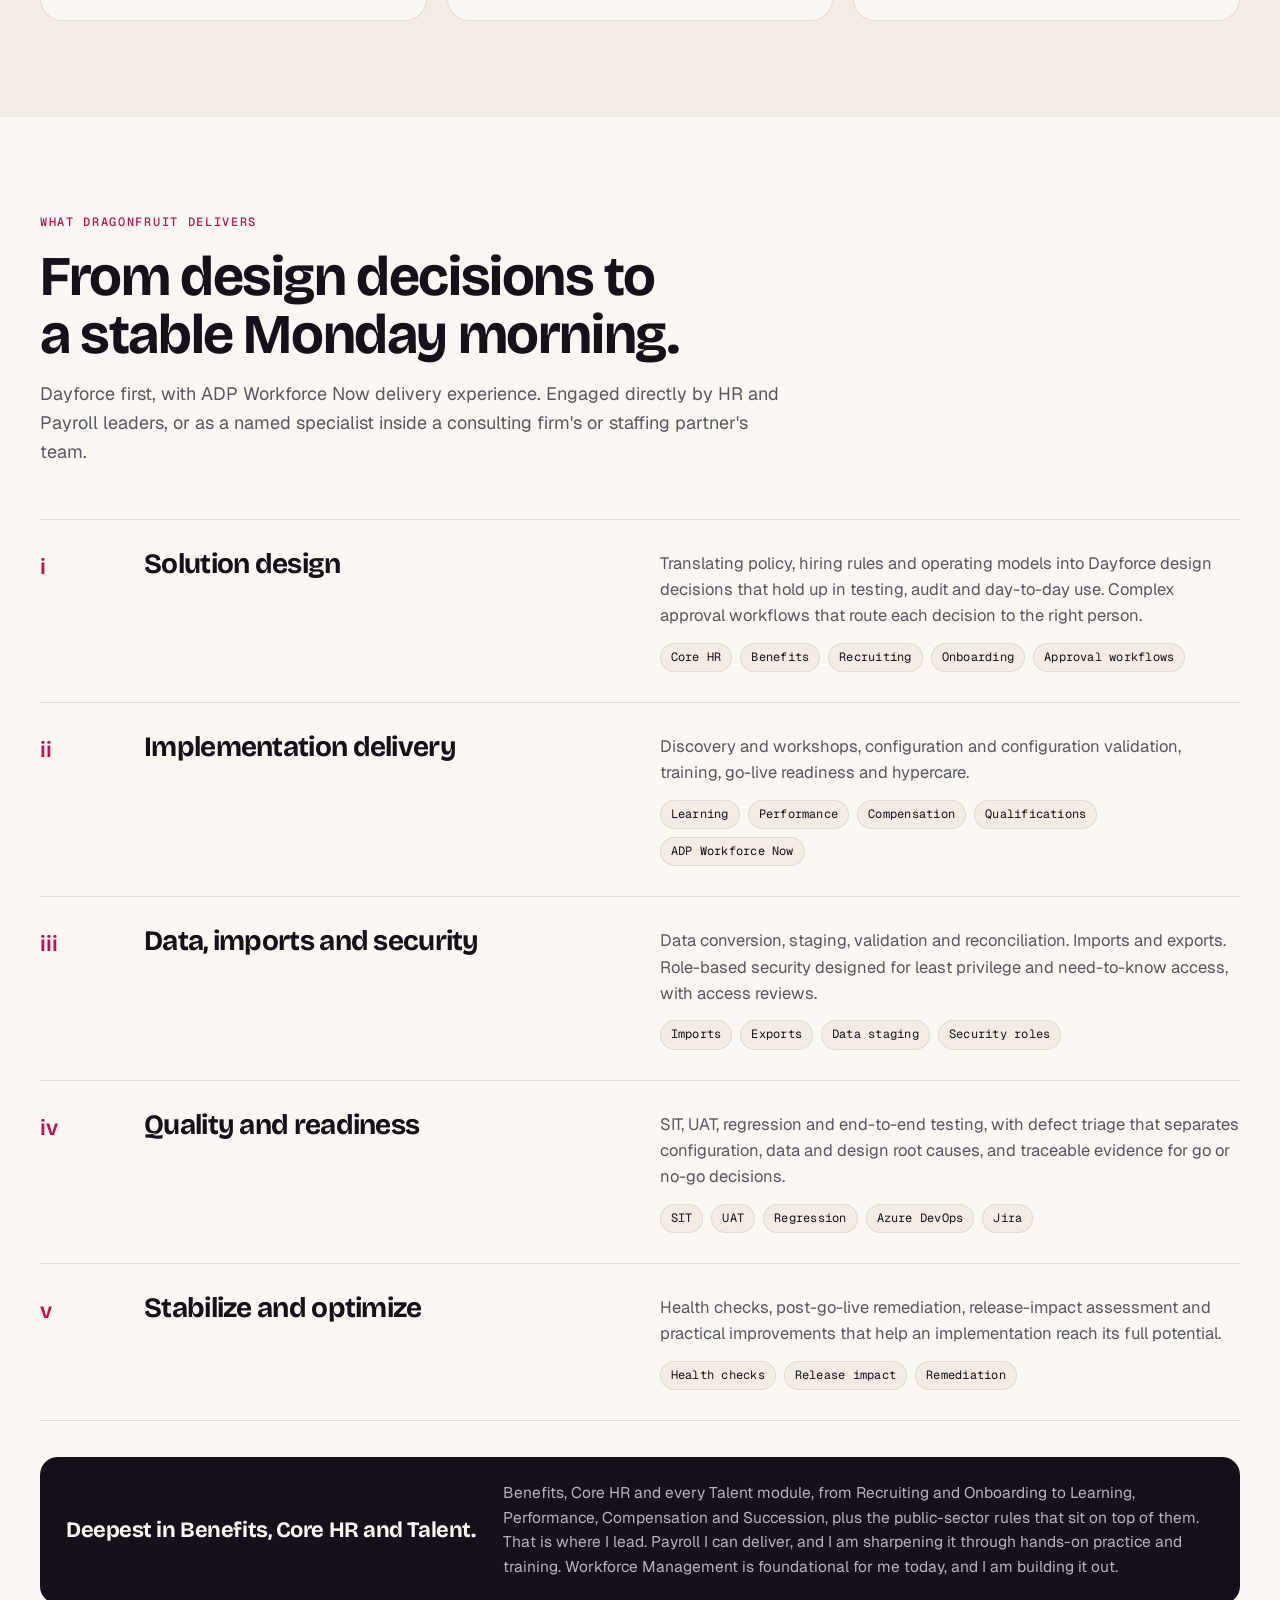
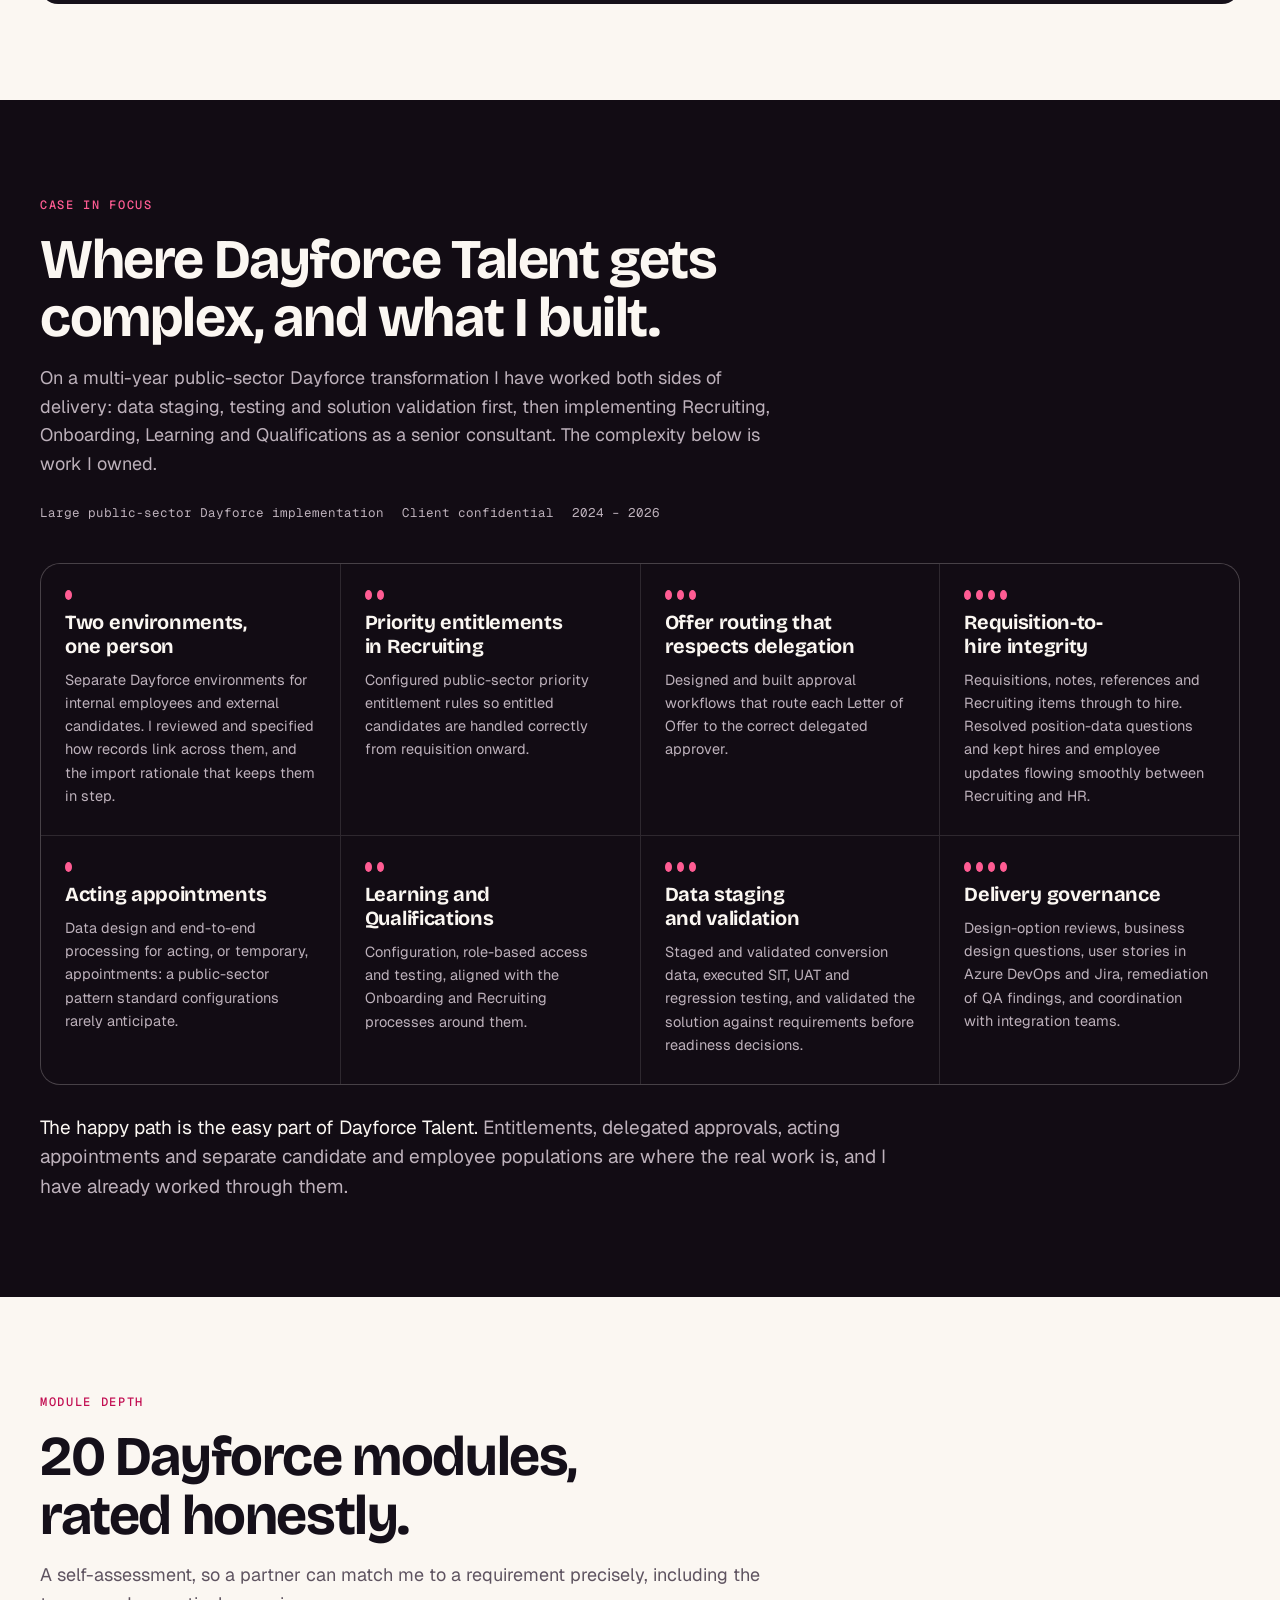
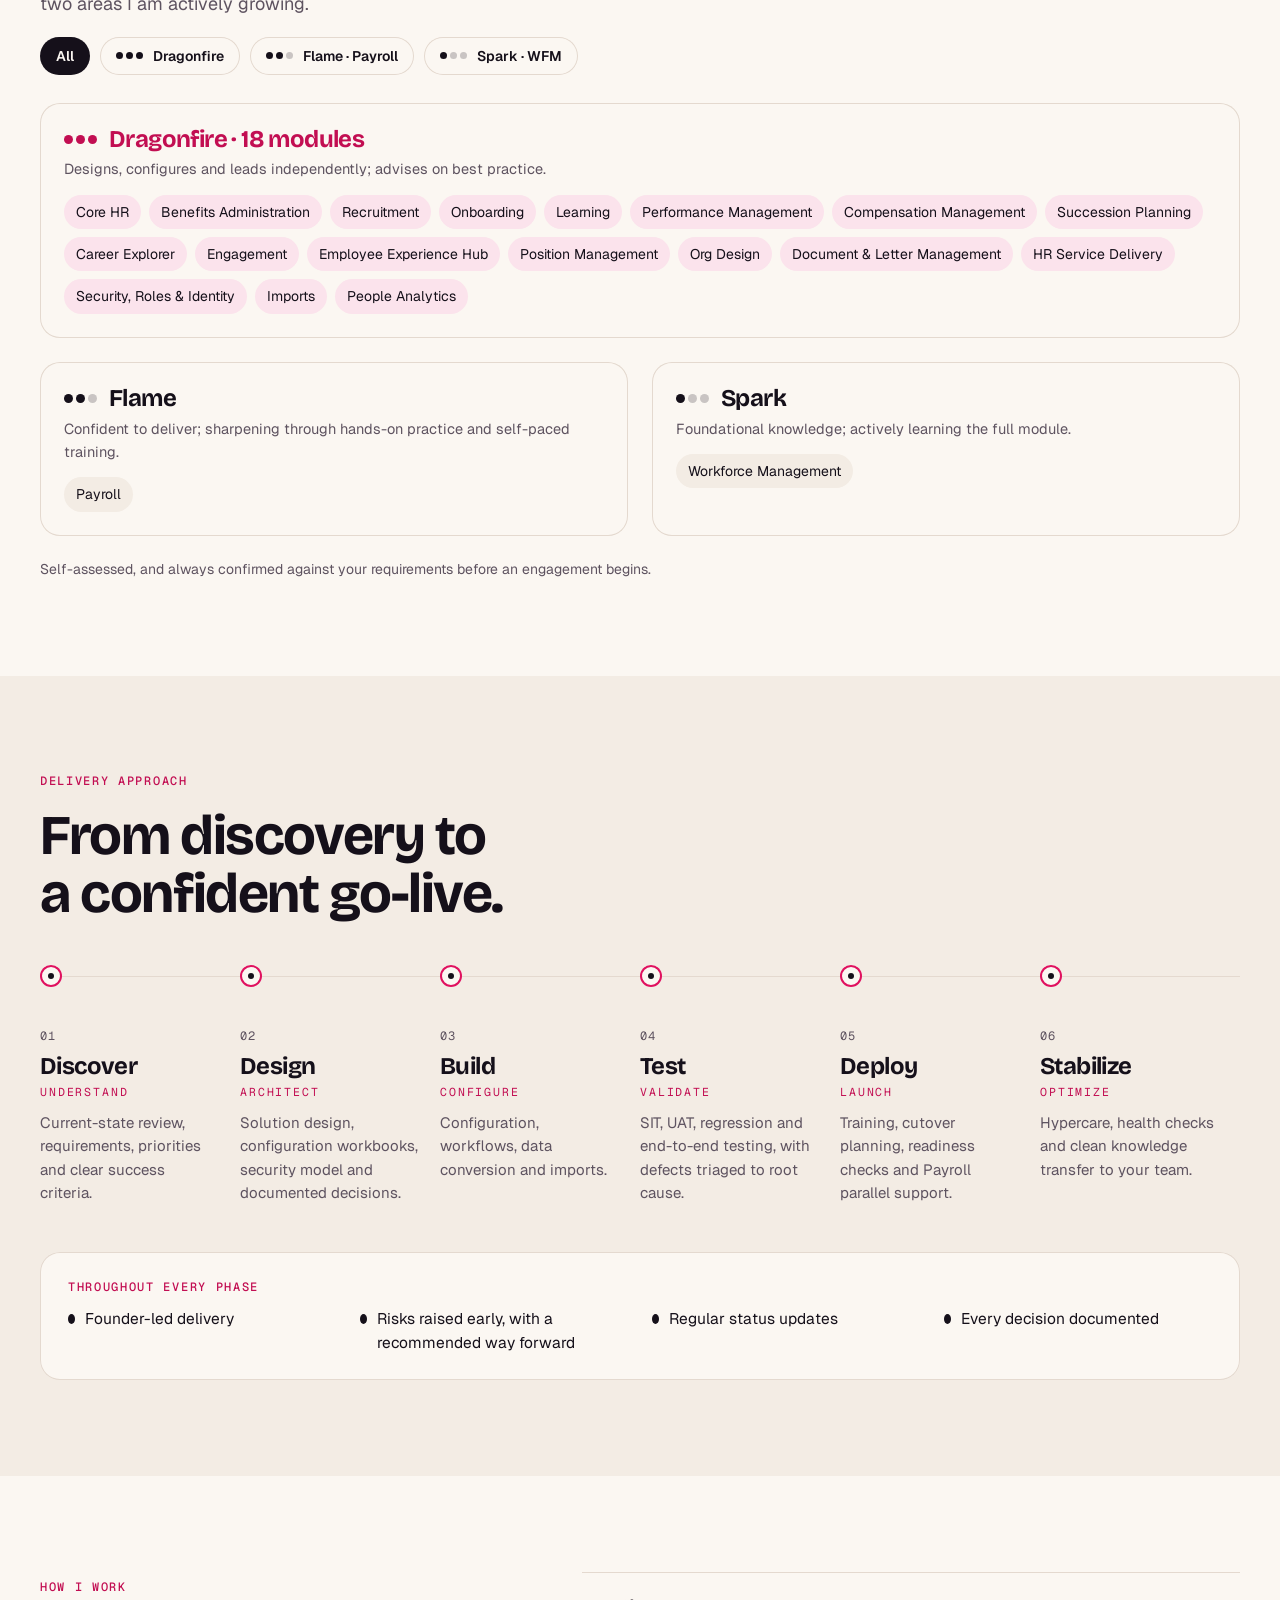
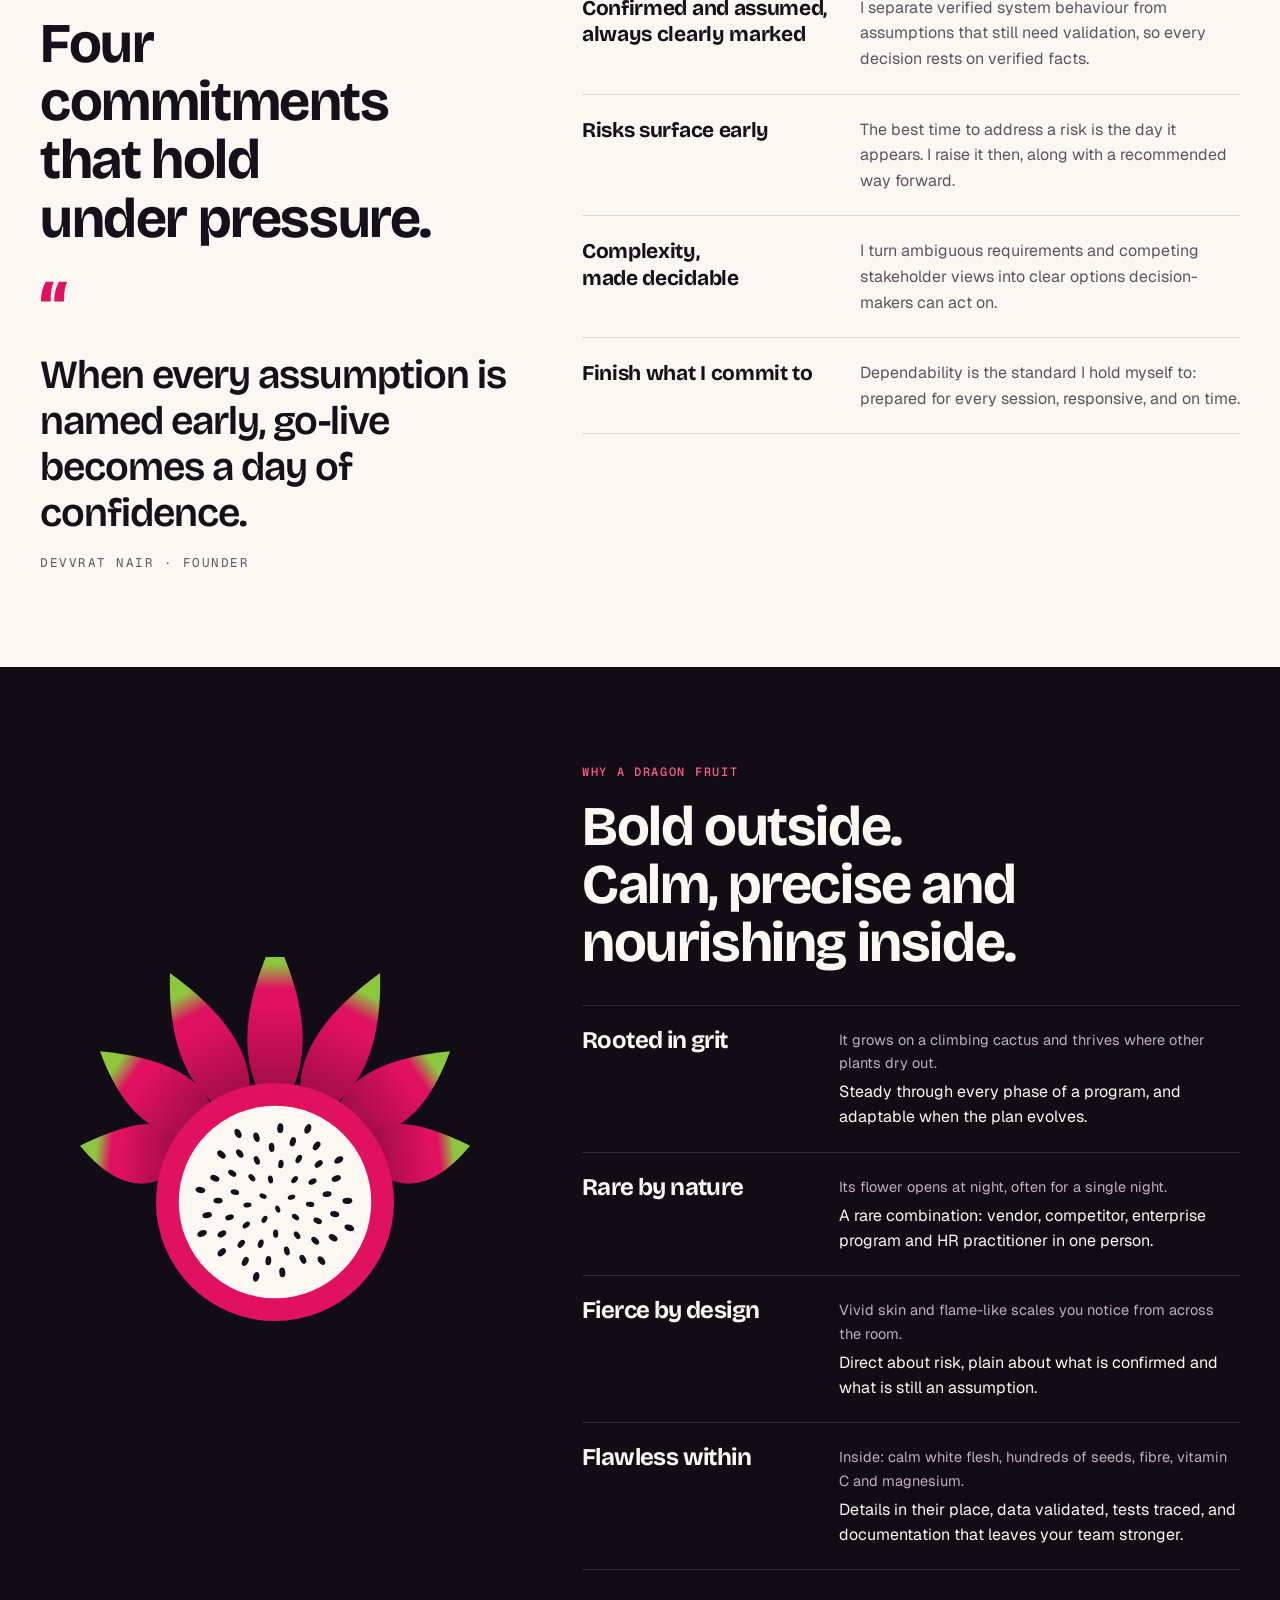
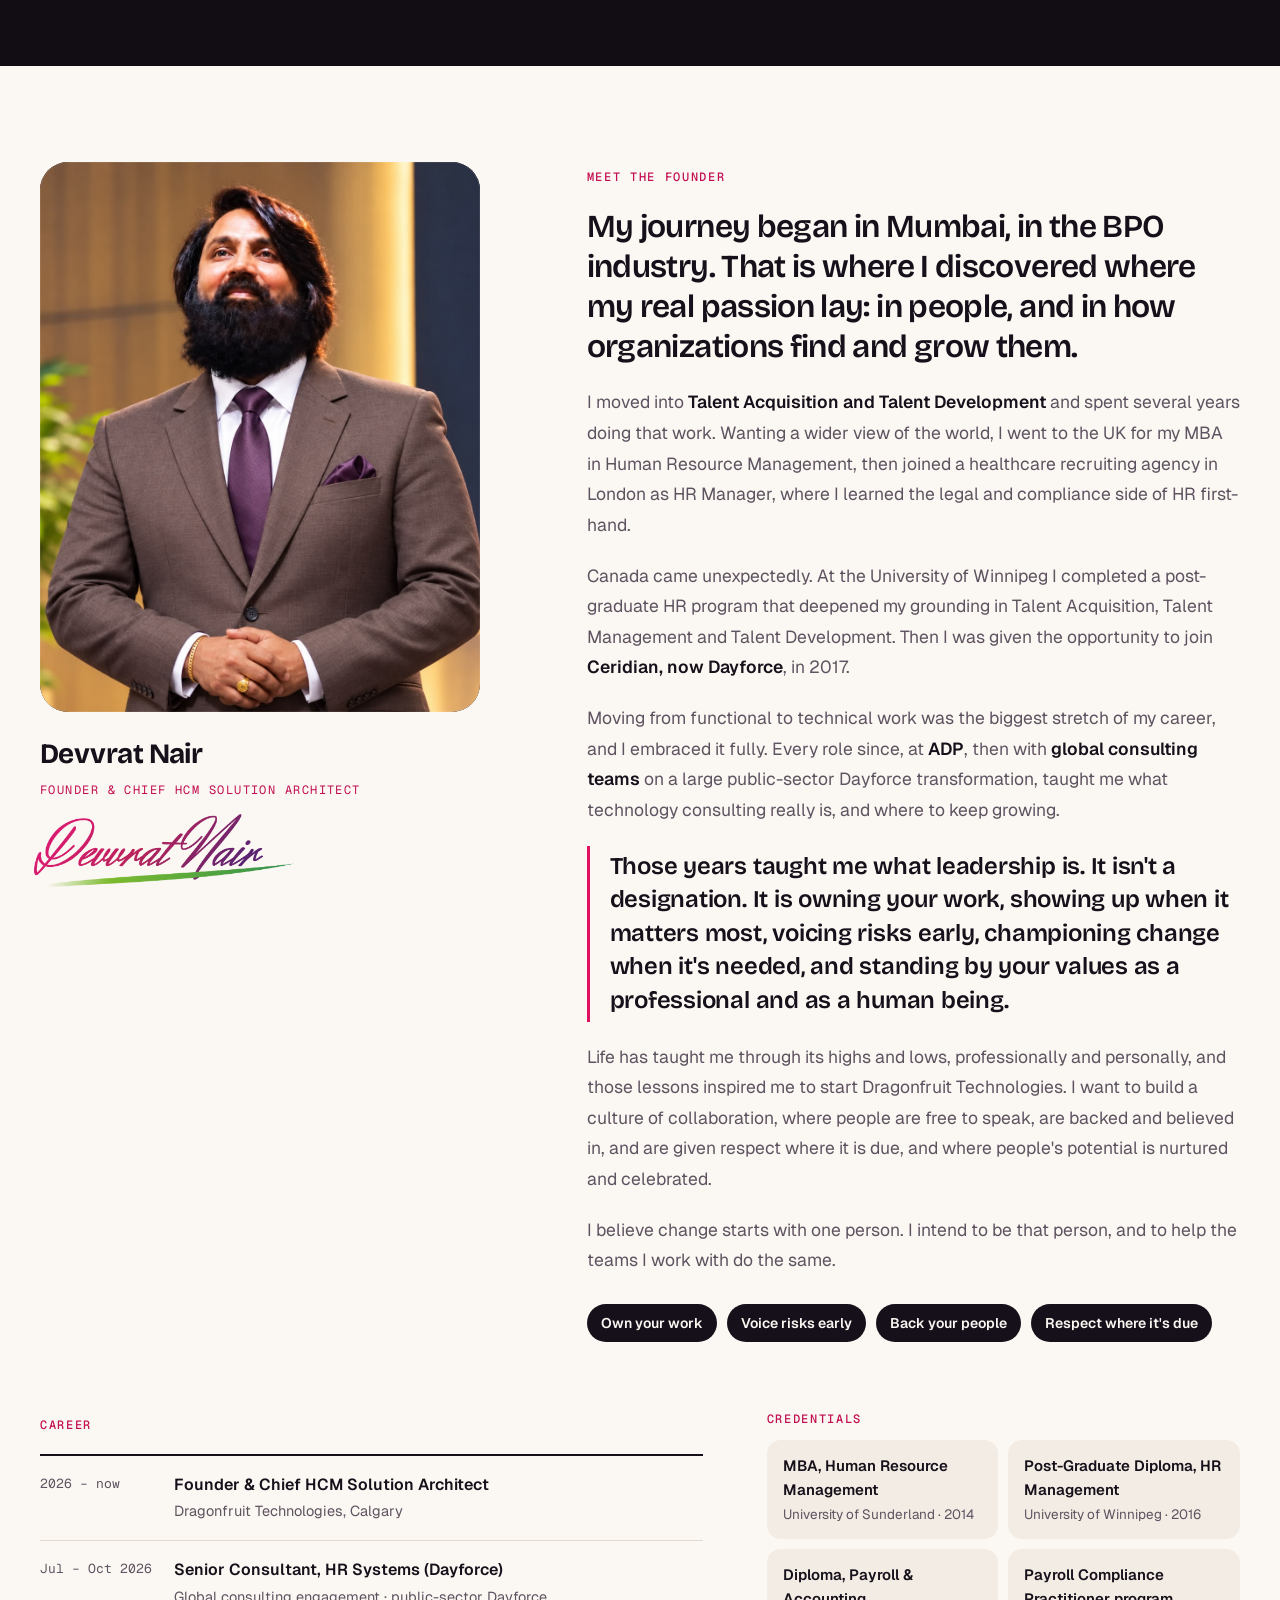
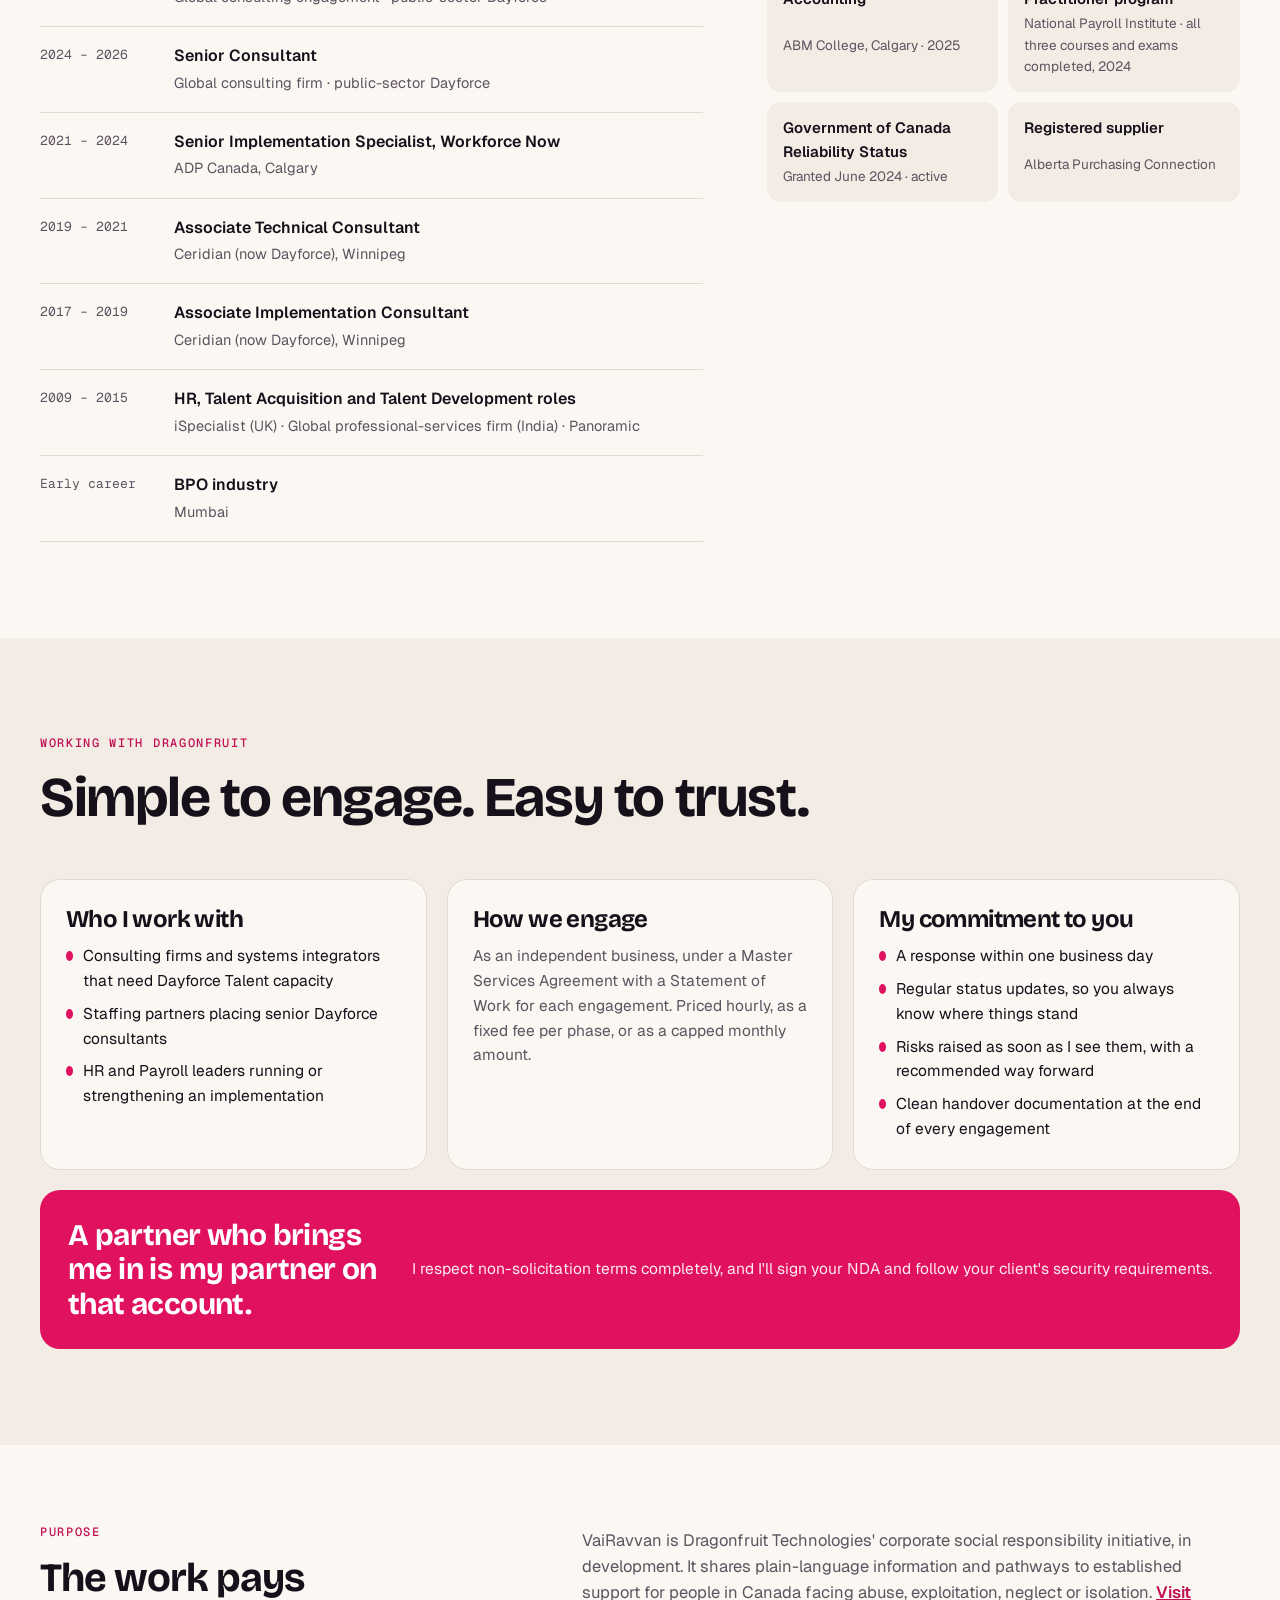
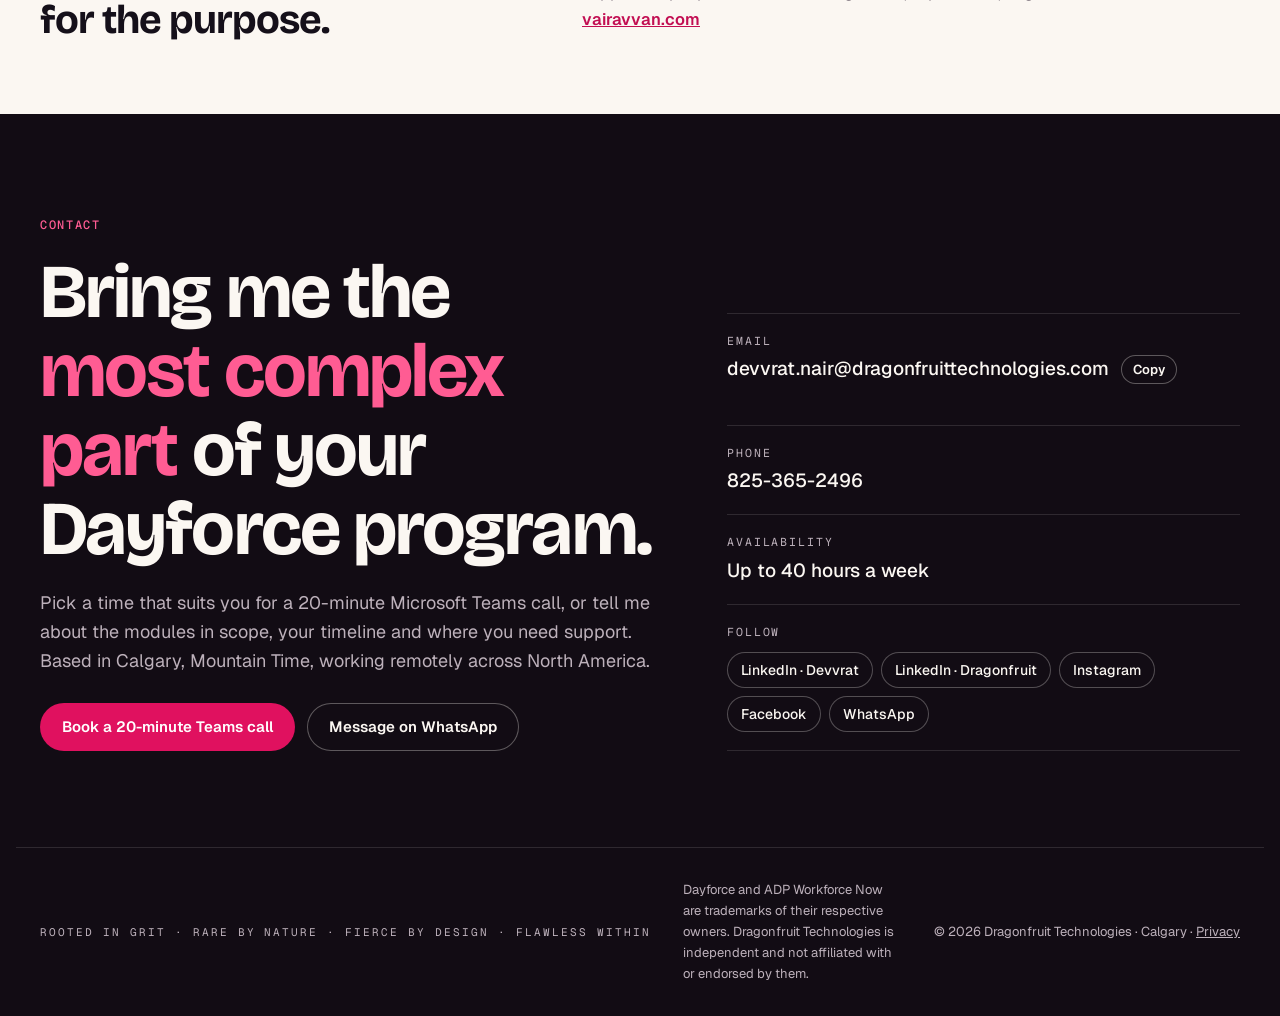
==== commit 877a5a18: "Add files via upload" ====
--- a/index.html
+++ b/index.html
@@ -4,7 +4,7 @@
 <meta charset="utf-8">
 <meta name="viewport" content="width=device-width, initial-scale=1, viewport-fit=cover">
 <title>Dragonfruit Technologies</title>
-<meta name="description" content="Founder-led Dayforce consulting from Calgary. Benefits, Core HR and the full Talent suite, plus data and testing, from someone who has worked Dayforce inside the vendor, at its closest competitor, on a Big Four public-sector program and in HR itself.">
+<meta name="description" content="Founder-led Dayforce consulting from Calgary. Benefits, Core HR and the full Talent suite, plus data and testing, from someone who has worked Dayforce inside the vendor, at its closest competitor, on a large public-sector transformation and in HR itself.">
 <link rel="icon" type="image/svg+xml" href="brand/dragonfruit-favicon.svg">
 <link rel="apple-touch-icon" href="brand/dragonfruit-icon-512.png">
 <link rel="preconnect" href="https://fonts.googleapis.com">
@@ -20,7 +20,7 @@
 <meta property="og:image" content="https://www.dragonfruittechnologies.com/og-image.png">
 <meta property="og:image:width" content="1200"><meta property="og:image:height" content="630">
 <meta name="twitter:card" content="summary_large_image">
-<script type="application/ld+json">{"@context":"https://schema.org","@type":"ProfessionalService","name":"Dragonfruit Technologies","url":"https://www.dragonfruittechnologies.com/","logo":"https://www.dragonfruittechnologies.com/brand/dragonfruit-mark-1024.png","image":"https://www.dragonfruittechnologies.com/og-image.png","description":"Founder-led Dayforce and HCM technology consulting.","founder":{"@type":"Person","name":"Devvrat Nair","jobTitle":"Founder & Chief HCM Solution Architect","sameAs":"https://www.linkedin.com/in/devvratnair"},"address":{"@type":"PostalAddress","addressLocality":"Calgary","addressRegion":"AB","addressCountry":"CA"},"areaServed":["CA","US"],"email":"devvrat.nair@dragonfruittechnologies.com","telephone":"+1-825-365-2496","sameAs":["https://www.linkedin.com/company/dragonfruit-technologies/"]}</script>
+<script type="application/ld+json">{"@context":"https://schema.org","@type":"ProfessionalService","name":"Dragonfruit Technologies","url":"https://www.dragonfruittechnologies.com/","logo":"https://www.dragonfruittechnologies.com/brand/dragonfruit-mark-1024.png","image":"https://www.dragonfruittechnologies.com/og-image.png","description":"Founder-led Dayforce and HCM technology consulting.","founder":{"@type":"Person","name":"Devvrat Nair","jobTitle":"Founder & Chief HCM Solution Architect","sameAs":"https://www.linkedin.com/in/devvratnair"},"address":{"@type":"PostalAddress","addressLocality":"Calgary","addressRegion":"AB","addressCountry":"CA"},"areaServed":["CA","US"],"email":"devvrat.nair@dragonfruittechnologies.com","telephone":"+1-825-365-2496","sameAs":["https://www.linkedin.com/company/dragonfruit-technologies/","https://www.instagram.com/dragonfruittechnologies/","https://www.facebook.com/share/1FCdNonoUH/"]}</script>
 <style>
   /* Layout: the page is a dragon fruit cut open. Night-dark skin at the top and bottom (the flower blooms at night),
      calm white flesh in the middle, black seeds as the small precise details, pitaya magenta as the one bold accent.
@@ -322,6 +322,9 @@
   .line .v{font-size:19px;font-weight:500;overflow-wrap:anywhere}
   .line a.v{text-decoration:none;color:var(--flesh)}
   .line a.v:hover{color:var(--pitaya-glow)}
+  .social{display:flex;flex-wrap:wrap;gap:8px;margin-top:6px}
+  .social a{font-size:14px;font-weight:500;text-decoration:none;color:var(--flesh);padding:7px 14px;border-radius:999px;box-shadow:inset 0 0 0 1px rgba(251,247,242,.28);transition:background-color .15s,box-shadow .15s}
+  .social a:hover{background:var(--pitaya);box-shadow:none}
   .copy-row{display:flex;flex-wrap:wrap;align-items:center;gap:12px}
   .copy{font-family:var(--body);font-size:13px;font-weight:600;padding:6px 12px;border-radius:999px;border:0;background:transparent;color:var(--flesh);box-shadow:inset 0 0 0 1px rgba(251,247,242,.32);cursor:pointer}
   .copied{font-size:13px;color:var(--muted-night);min-height:18px}
@@ -346,7 +349,7 @@
       <a href="#engage">Work with me</a>
     </nav>
     <div class="head-actions">
-      <a class="cta cta-pitaya cta-sm hide-sm" href="#contact">Book a call</a>
+      <a class="cta cta-pitaya cta-sm hide-sm" href="https://bookings.cloud.microsoft/bookwithme/user/d5d4540600c44e008e704b714929a878@dragonfruittechnologies.com?anonymous&amp;ismsaljsauthenabled&amp;ep=plink" target="_blank" rel="noopener">Book a call</a>
       <details class="menu">
         <summary>Menu</summary>
         <nav aria-label="Mobile">
@@ -371,7 +374,7 @@
     <div class="wrap">
       <span class="label">Founder-led Dayforce consulting · Calgary</span>
       <h1 id="hero-title">Dayforce, seen from <em>every side</em> of the table.</h1>
-      <p class="lead">Benefits, Core HR and the full Talent suite, plus data and testing, delivered by someone who has worked Dayforce inside the vendor, at its closest competitor, on a Big Four public-sector program, and in HR itself. One accountable person behind all four views.</p>
+      <p class="lead">Benefits, Core HR and the full Talent suite, plus data and testing, delivered by someone who has worked Dayforce inside the vendor, at its closest competitor, on a large public-sector transformation, and in HR itself. One accountable person behind all four views.</p>
       <div class="ctas">
         <a class="cta cta-pitaya" href="#contact">Discuss a Dayforce project</a>
         <a class="cta cta-ghost" href="#work">See the public-sector work</a>
@@ -415,14 +418,14 @@
         <article class="vp">
           <span class="when">2024 – 2026</span>
           <h3>The enterprise program</h3>
-          <span class="where">EY Canada · Deloitte via Brunel</span>
-          <p>A large public-sector Dayforce transformation, client confidential. With EY: test scripting, data staging and solution validation. With Deloitte: implemented Recruiting, Onboarding, Learning and Qualifications.</p>
+          <span class="where">Global consulting delivery · Public sector</span>
+          <p>A large public-sector Dayforce transformation, client confidential. First phase: test scripting, data staging and solution validation. Second phase: implemented Recruiting, Onboarding, Learning and Qualifications.</p>
         </article>
         <article class="vp">
           <span class="when">2009 – 2015</span>
           <h3>The practitioner</h3>
           <span class="where">HR and Recruitment · London and Mumbai</span>
-          <p>HR Manager in healthcare staffing, HR Operations at EY India, Recruitment and Training at Panoramic. I design for the HR and Payroll teams who run the system on Monday morning, not just for go-live day.</p>
+          <p>HR Manager in healthcare staffing, HR Operations at a global professional-services firm in India, Recruitment and Training at Panoramic. I design for the HR and Payroll teams who run the system on Monday morning and every day after go-live.</p>
         </article>
       </div>
     </div>
@@ -441,8 +444,8 @@
         <article class="tq"><span class="num">01</span><h3>Start from Monday morning</h3><p class="ask">Who runs this after go-live, and what will they need to run it with confidence?</p><div class="ex"><span>In practice · ADP Workforce Now</span><p>I configured Core HR, Benefits and Talent, then trained the administrators who would own them. Every design choice met the people who would live with it.</p></div></article>
         <article class="tq"><span class="num">02</span><h3>Find the source of truth</h3><p class="ask">Which system owns this record, and at which moment?</p><div class="ex"><span>In practice · Public-sector Dayforce</span><p>Candidates and employees lived in two separate Dayforce environments. I specified how their records link and the import rationale that keeps both in step.</p></div></article>
         <article class="tq"><span class="num">03</span><h3>Model the rules before the screens</h3><p class="ask">What does the policy actually say, including its exceptions?</p><div class="ex"><span>In practice · Public-sector Dayforce</span><p>Priority entitlements decide who must be considered first. I configured those rules in Recruiting so entitled candidates are handled correctly from requisition onward.</p></div></article>
-        <article class="tq"><span class="num">04</span><h3>Map authority, then build the workflow</h3><p class="ask">Who holds the authority to approve, and at which level?</p><div class="ex"><span>In practice · Public-sector Dayforce</span><p>I designed and built approval workflows that route every Letter of Offer to the correct delegated approver, so the system follows the delegation, not the org chart.</p></div></article>
-        <article class="tq"><span class="num">05</span><h3>Design for the exception</h3><p class="ask">What happens when this isn't the happy path?</p><div class="ex"><span>In practice · Public-sector Dayforce</span><p>Acting appointments are temporary by nature. I designed the data and the end-to-end processing so they start, run and end cleanly, a pattern standard configurations rarely anticipate.</p></div></article>
+        <article class="tq"><span class="num">04</span><h3>Map authority, then build the workflow</h3><p class="ask">Who holds the authority to approve, and at which level?</p><div class="ex"><span>In practice · Public-sector Dayforce</span><p>I designed and built approval workflows that route every Letter of Offer to the correct delegated approver, so approvals follow the delegation of authority exactly.</p></div></article>
+        <article class="tq"><span class="num">05</span><h3>Design for the exception</h3><p class="ask">What happens beyond the happy path?</p><div class="ex"><span>In practice · Public-sector Dayforce</span><p>Acting appointments are temporary by nature. I designed the data and the end-to-end processing so they start, run and end cleanly, a pattern standard configurations rarely anticipate.</p></div></article>
         <article class="tq"><span class="num">06</span><h3>Separate confirmed from assumed</h3><p class="ask">What have we verified, and what still needs to be confirmed?</p><div class="ex"><span>In practice · Public-sector Dayforce</span><p>I staged and validated conversion data before loads and triaged defects to their real root cause: configuration, data or design. Readiness decisions rested on evidence.</p></div></article>
       </div>
     </div>
@@ -494,7 +497,7 @@
       <header class="sec-head">
         <span class="label">Case in focus</span>
         <h2 id="work-title">Where Dayforce Talent gets complex, and what I built.</h2>
-        <p>On a multi-year public-sector Dayforce transformation I have worked both sides of delivery: data staging, testing and solution validation with EY, then implementing Recruiting, Onboarding, Learning and Qualifications through a Deloitte engagement via Brunel. The complexity below is work I owned.</p>
+        <p>On a multi-year public-sector Dayforce transformation I have worked both sides of delivery: data staging, testing and solution validation first, then implementing Recruiting, Onboarding, Learning and Qualifications as a senior consultant. The complexity below is work I owned.</p>
       </header>
       <div class="case-meta"><span>Large public-sector Dayforce implementation</span><span>Client confidential</span><span>2024 – 2026</span></div>
       <div class="case-grid">
@@ -575,7 +578,7 @@
         <blockquote>When every assumption is named early, go-live becomes a day of confidence.<footer>Devvrat Nair · Founder</footer></blockquote>
       </div>
       <div class="commit-list">
-        <div><h3>Confirmed or assumed, never blurred</h3><p>I separate verified system behaviour from assumptions that still need validation, so every decision rests on verified facts.</p></div>
+        <div><h3>Confirmed and assumed, always clearly marked</h3><p>I separate verified system behaviour from assumptions that still need validation, so every decision rests on verified facts.</p></div>
         <div><h3>Risks surface early</h3><p>The best time to address a risk is the day it appears. I raise it then, along with a recommended way forward.</p></div>
         <div><h3>Complexity, made decidable</h3><p>I turn ambiguous requirements and competing stakeholder views into clear options decision-makers can act on.</p></div>
         <div><h3>Finish what I commit to</h3><p>Dependability is the standard I hold myself to: prepared for every session, responsive, and on time.</p></div>
@@ -593,7 +596,7 @@
         </header>
         <div class="traits">
           <div class="trait"><h3>Rooted in grit</h3><div><span class="fact">It grows on a climbing cactus and thrives where other plants dry out.</span><p>Steady through every phase of a program, and adaptable when the plan evolves.</p></div></div>
-          <div class="trait"><h3>Rare by nature</h3><div><span class="fact">Its flower opens at night, often for a single night.</span><p>A rare combination: vendor, competitor, Big Four program and HR practitioner in one person.</p></div></div>
+          <div class="trait"><h3>Rare by nature</h3><div><span class="fact">Its flower opens at night, often for a single night.</span><p>A rare combination: vendor, competitor, enterprise program and HR practitioner in one person.</p></div></div>
           <div class="trait"><h3>Fierce by design</h3><div><span class="fact">Vivid skin and flame-like scales you notice from across the room.</span><p>Direct about risk, plain about what is confirmed and what is still an assumption.</p></div></div>
           <div class="trait"><h3>Flawless within</h3><div><span class="fact">Inside: calm white flesh, hundreds of seeds, fibre, vitamin C and magnesium.</span><p>Details in their place, data validated, tests traced, and documentation that leaves your team stronger.</p></div></div>
         </div>
@@ -615,7 +618,7 @@
             <p class="open">My journey began in Mumbai, in the BPO industry. That is where I discovered where my real passion lay: in people, and in how organizations find and grow them.</p>
             <p>I moved into <b>Talent Acquisition and Talent Development</b> and spent several years doing that work. Wanting a wider view of the world, I went to the UK for my MBA in Human Resource Management, then joined a healthcare recruiting agency in London as HR Manager, where I learned the legal and compliance side of HR first-hand.</p>
             <p>Canada came unexpectedly. At the University of Winnipeg I completed a post-graduate HR program that deepened my grounding in Talent Acquisition, Talent Management and Talent Development. Then I was given the opportunity to join <b>Ceridian, now Dayforce</b>, in 2017.</p>
-            <p>Moving from functional to technical work was the biggest stretch of my career, and I embraced it fully. Every role since, at <b>ADP</b>, then with <b>EY and Deloitte</b> on a large public-sector Dayforce transformation, taught me what technology consulting really is, and where to keep growing.</p>
+            <p>Moving from functional to technical work was the biggest stretch of my career, and I embraced it fully. Every role since, at <b>ADP</b>, then with <b>global consulting teams</b> on a large public-sector Dayforce transformation, taught me what technology consulting really is, and where to keep growing.</p>
             <p class="lead-q">Those years taught me what leadership is. It isn't a designation. It is owning your work, showing up when it matters most, voicing risks early, championing change when it's needed, and standing by your values as a professional and as a human being.</p>
             <p>Life has taught me through its highs and lows, professionally and personally, and those lessons inspired me to start Dragonfruit Technologies. I want to build a culture of collaboration, where people are free to speak, are backed and believed in, and are given respect where it is due, and where people's potential is nurtured and celebrated.</p>
             <p>I believe change starts with one person. I intend to be that person, and to help the teams I work with do the same.</p>
@@ -628,12 +631,12 @@
           <span class="label">Career</span>
           <ol class="timeline" style="margin-top:16px">
           <li><span class="y">2026 – now</span><div><b>Founder &amp; Chief HCM Solution Architect</b><span>Dragonfruit Technologies, Calgary</span></div></li>
-          <li><span class="y">Jul – Oct 2026</span><div><b>Senior Consultant, HR Systems (Dayforce)</b><span>Deloitte via Brunel Canada · public-sector Dayforce</span></div></li>
-          <li><span class="y">2024 – 2026</span><div><b>Senior Consultant</b><span>EY Canada · public-sector Dayforce</span></div></li>
+          <li><span class="y">Jul – Oct 2026</span><div><b>Senior Consultant, HR Systems (Dayforce)</b><span>Global consulting engagement · public-sector Dayforce</span></div></li>
+          <li><span class="y">2024 – 2026</span><div><b>Senior Consultant</b><span>Global consulting firm · public-sector Dayforce</span></div></li>
           <li><span class="y">2021 – 2024</span><div><b>Senior Implementation Specialist, Workforce Now</b><span>ADP Canada, Calgary</span></div></li>
           <li><span class="y">2019 – 2021</span><div><b>Associate Technical Consultant</b><span>Ceridian (now Dayforce), Winnipeg</span></div></li>
           <li><span class="y">2017 – 2019</span><div><b>Associate Implementation Consultant</b><span>Ceridian (now Dayforce), Winnipeg</span></div></li>
-          <li><span class="y">2009 – 2015</span><div><b>HR, Talent Acquisition and Talent Development roles</b><span>iSpecialist (UK) · EY India · Panoramic</span></div></li>
+          <li><span class="y">2009 – 2015</span><div><b>HR, Talent Acquisition and Talent Development roles</b><span>iSpecialist (UK) · Global professional-services firm (India) · Panoramic</span></div></li>
           <li><span class="y">Early career</span><div><b>BPO industry</b><span>Mumbai</span></div></li>
         </ol>
         </div>
@@ -684,17 +687,23 @@
       <div>
         <span class="label">Contact</span>
         <h2 id="contact-title" style="margin-top:16px">Bring me the <em>most complex part</em> of your Dayforce program.</h2>
-        <p class="lead">Tell me about the modules in scope, your timeline and where you need support. Based in Calgary, Mountain Time, working remotely across North America.</p>
+        <p class="lead">Pick a time that suits you for a 20-minute Microsoft Teams call, or tell me about the modules in scope, your timeline and where you need support. Based in Calgary, Mountain Time, working remotely across North America.</p>
         <div class="ctas" style="display:flex;flex-wrap:wrap;gap:12px;margin-top:28px">
-          <a class="cta cta-pitaya" href="https://bookings.cloud.microsoft/bookwithme/user/d5d4540600c44e008e704b714929a878@dragonfruittechnologies.com?anonymous&amp;ismsaljsauthenabled&amp;ep=plink" target="_blank" rel="noopener">Book a consultation</a>
-          <a class="cta cta-ghost" href="https://www.linkedin.com/in/devvratnair" target="_blank" rel="noopener">LinkedIn</a>
+          <a class="cta cta-pitaya" href="https://bookings.cloud.microsoft/bookwithme/user/d5d4540600c44e008e704b714929a878@dragonfruittechnologies.com?anonymous&amp;ismsaljsauthenabled&amp;ep=plink" target="_blank" rel="noopener">Book a 20-minute Teams call</a>
+          <a class="cta cta-ghost" href="https://wa.me/message/4CJPAUIZOVNHA1" target="_blank" rel="noopener">Message on WhatsApp</a>
         </div>
       </div>
       <div class="lines">
         <div class="line"><span class="k">Email</span><div class="copy-row"><a class="v" id="mail" href="mailto:devvrat.nair@dragonfruittechnologies.com">devvrat.nair@dragonfruittechnologies.com</a><button type="button" class="copy" id="copy">Copy</button></div><span class="copied" id="copied" aria-live="polite"></span></div>
         <div class="line"><span class="k">Phone</span><a class="v" href="tel:+18253652496">825-365-2496</a></div>
         <div class="line"><span class="k">Availability</span><span class="v">Up to 40 hours a week</span></div>
-        <div class="line"><span class="k">Company</span><a class="v" href="https://www.linkedin.com/company/dragonfruit-technologies/" target="_blank" rel="noopener">Dragonfruit Technologies on LinkedIn</a></div>
+        <div class="line"><span class="k">Follow</span><nav class="social" aria-label="Social media">
+          <a href="https://www.linkedin.com/in/devvratnair" target="_blank" rel="noopener">LinkedIn · Devvrat</a>
+          <a href="https://www.linkedin.com/company/dragonfruit-technologies/" target="_blank" rel="noopener">LinkedIn · Dragonfruit</a>
+          <a href="https://www.instagram.com/dragonfruittechnologies/" target="_blank" rel="noopener">Instagram</a>
+          <a href="https://www.facebook.com/share/1FCdNonoUH/?mibextid=wwXIfr" target="_blank" rel="noopener">Facebook</a>
+          <a href="https://wa.me/message/4CJPAUIZOVNHA1" target="_blank" rel="noopener">WhatsApp</a>
+        </nav></div>
       </div>
     </div>
     <footer class="foot band" style="padding-left:0;padding-right:0">
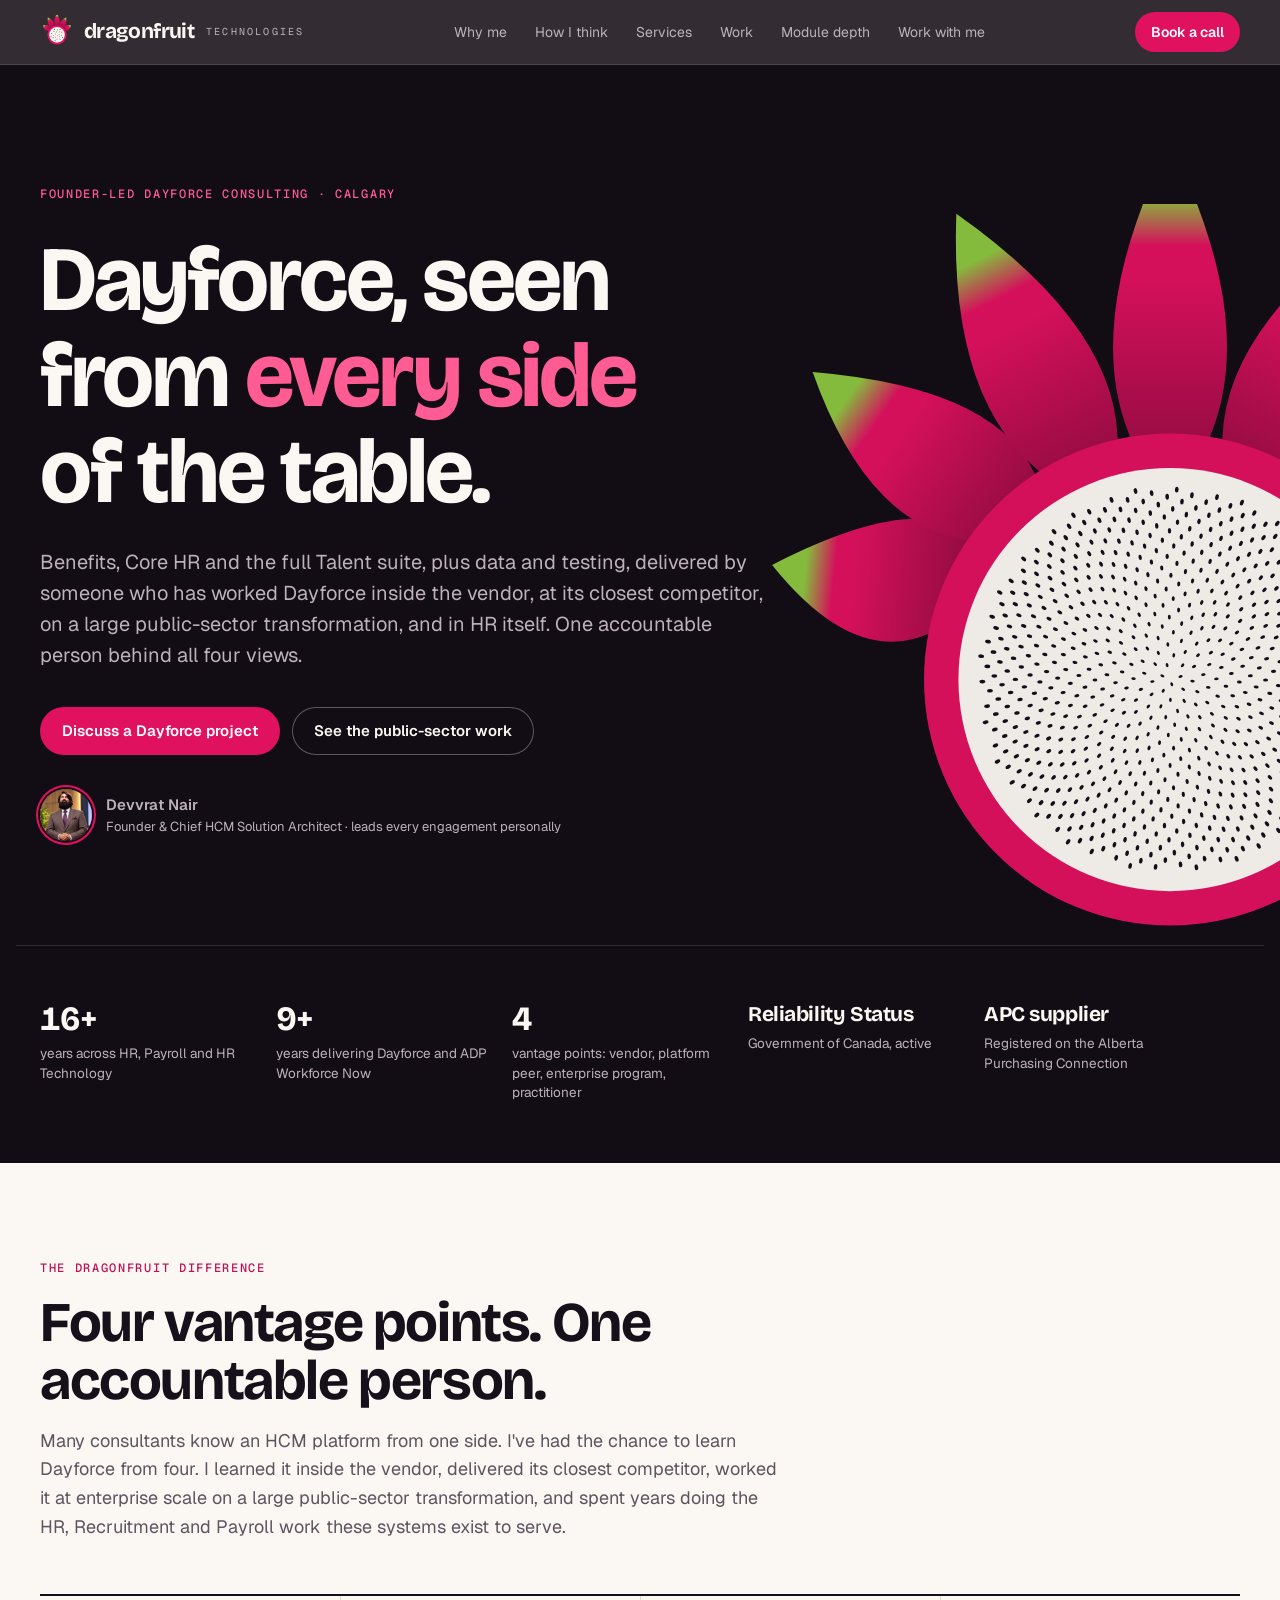
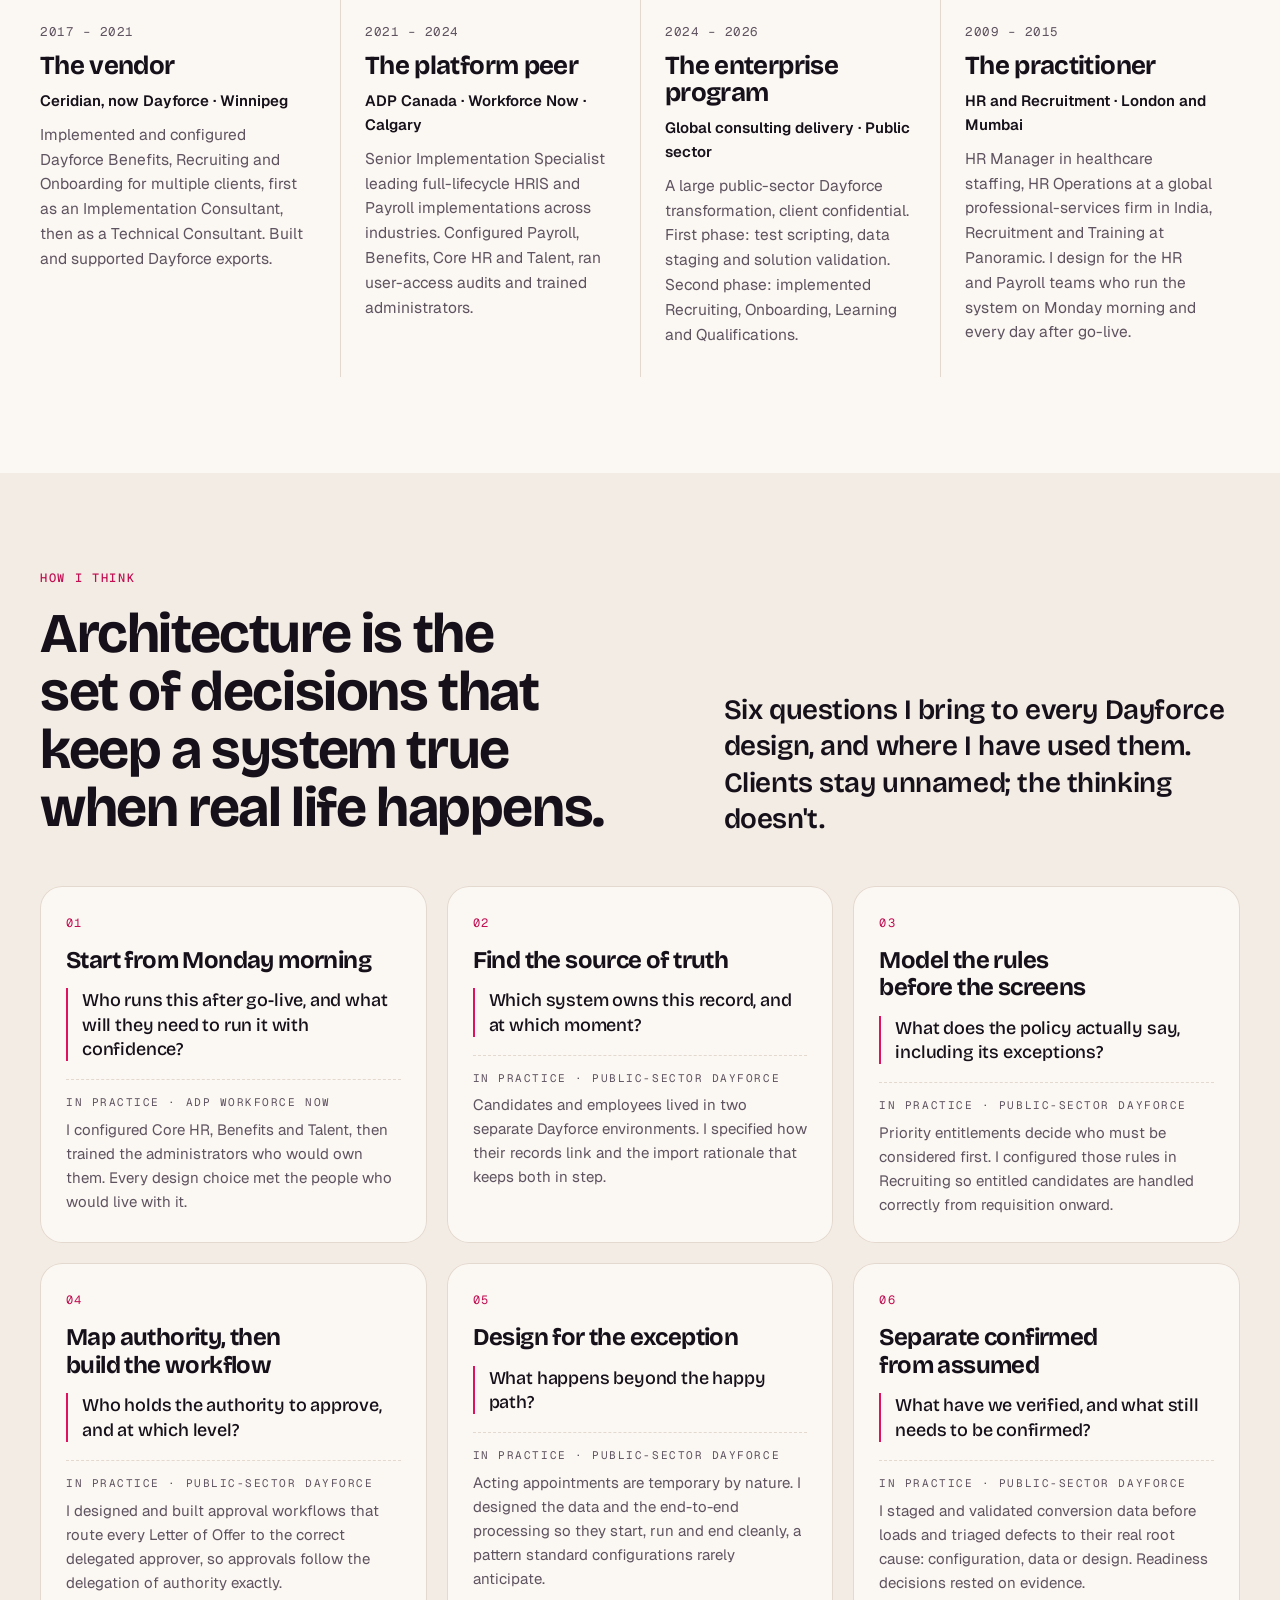
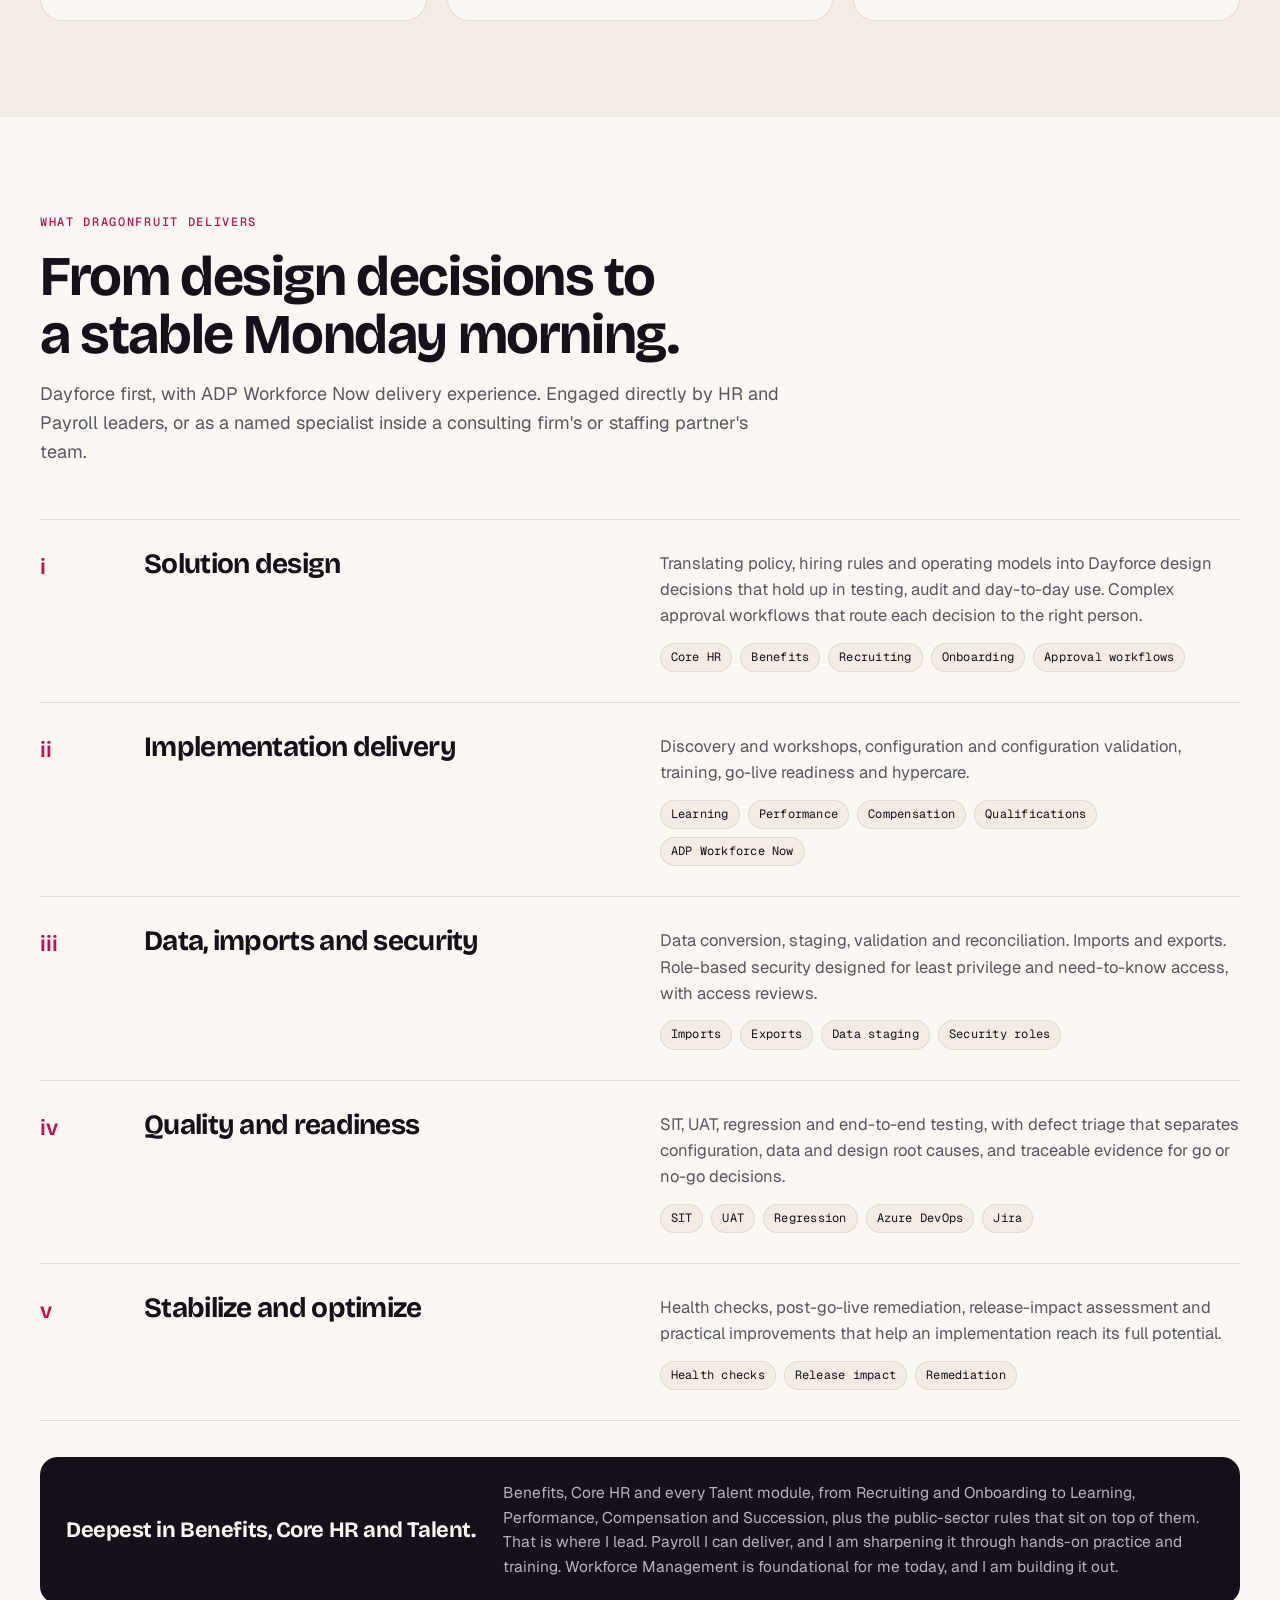
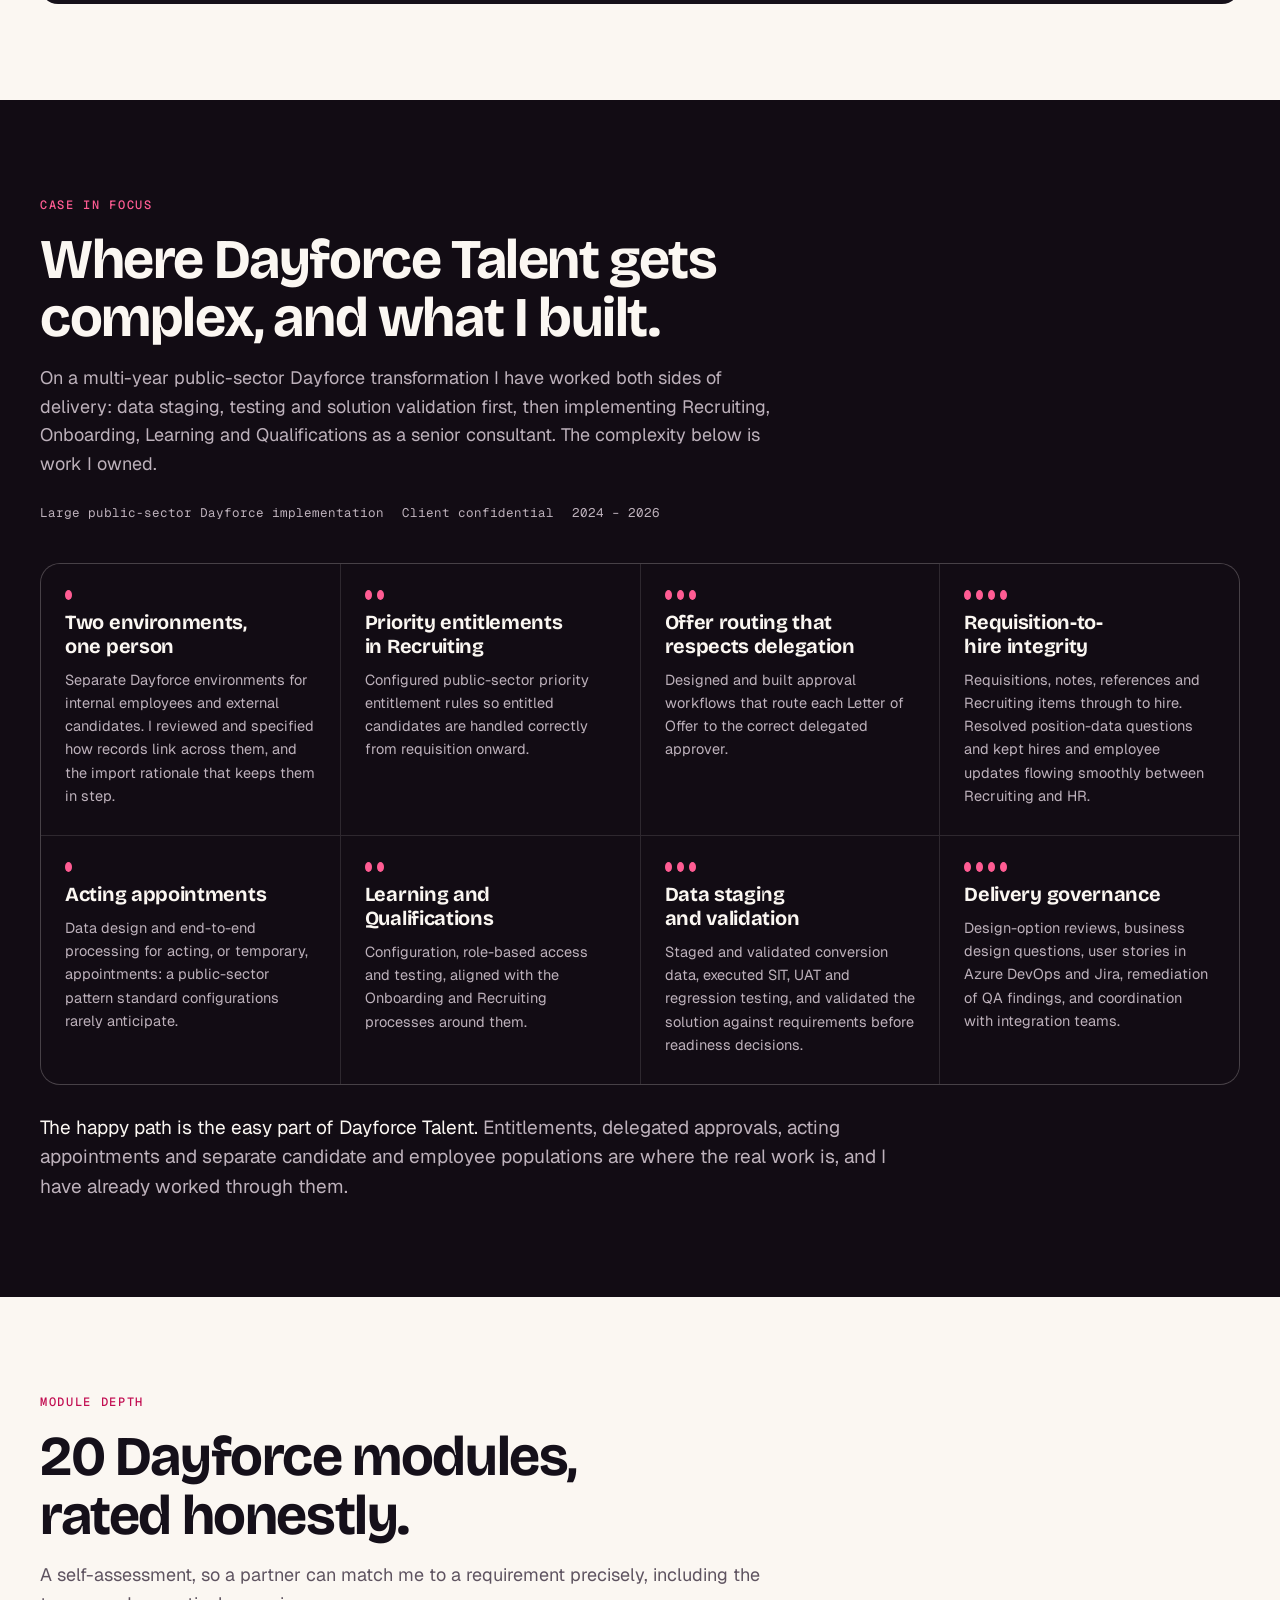
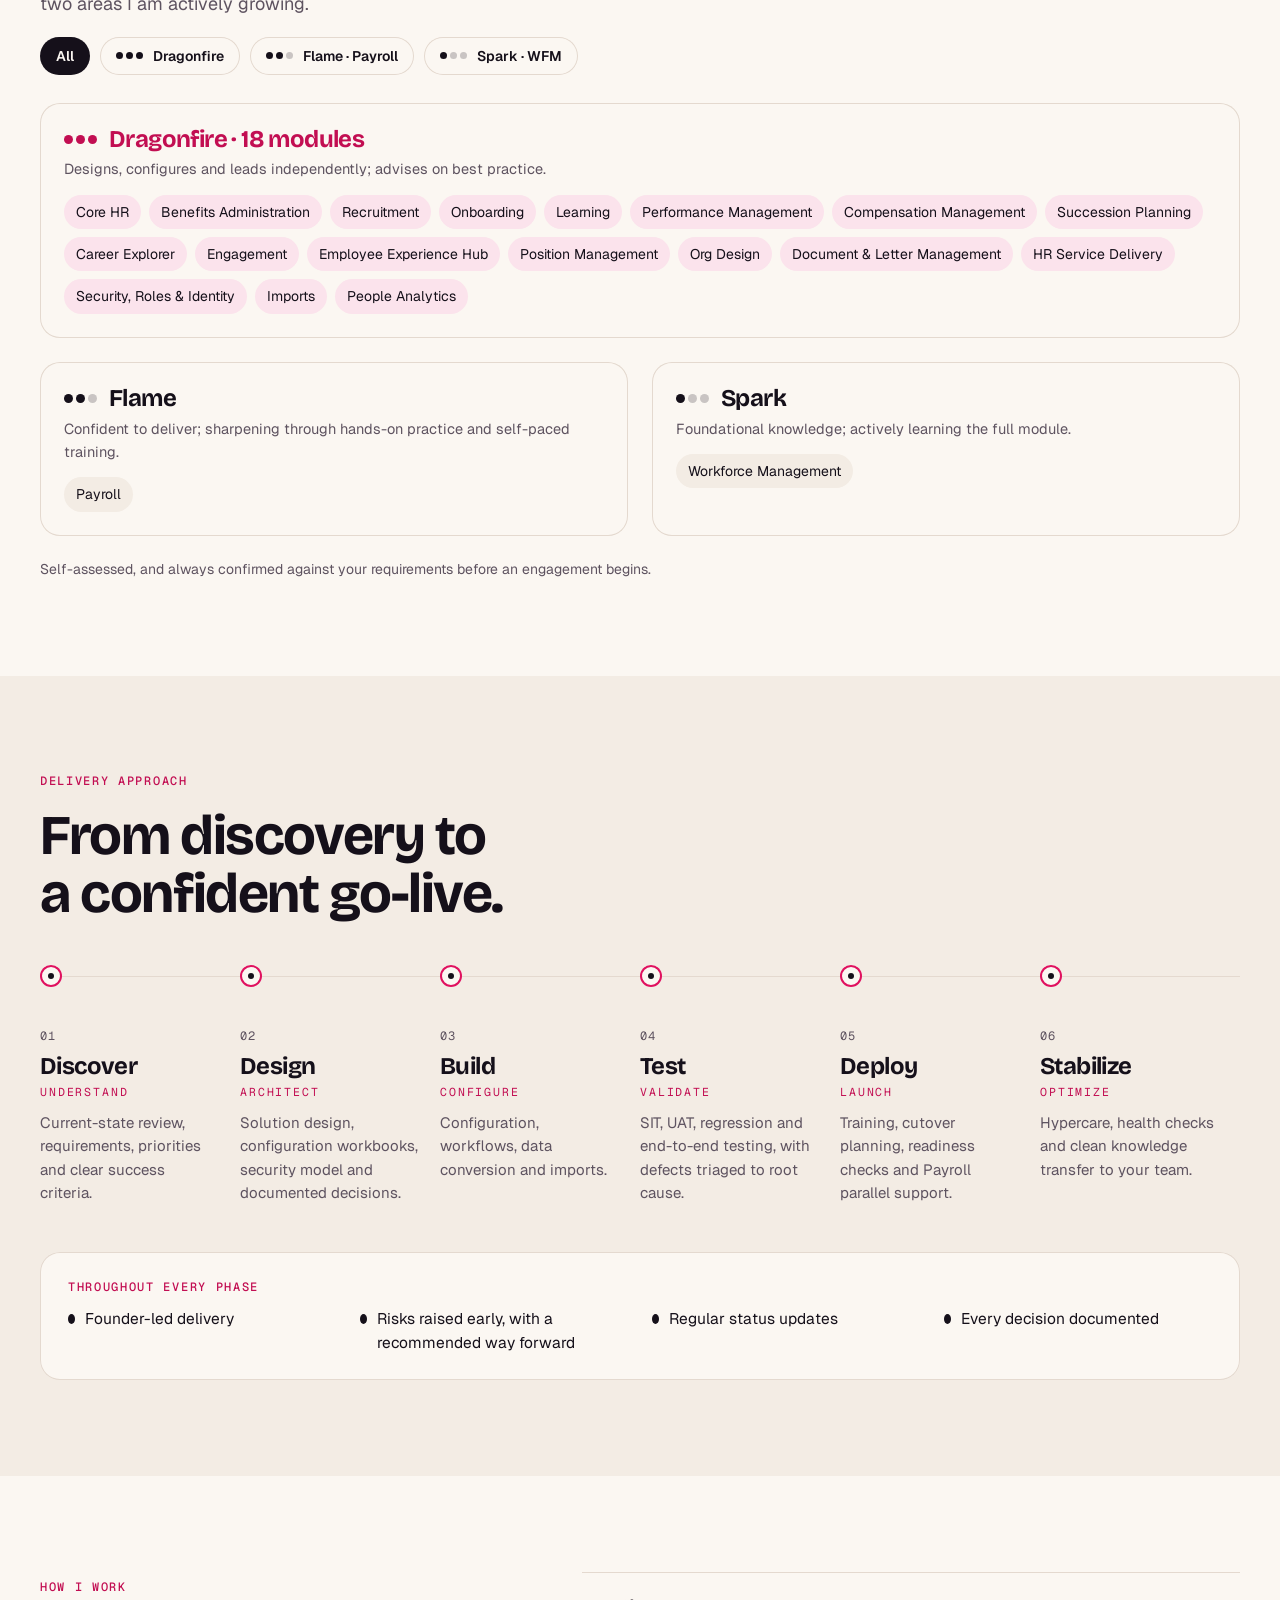
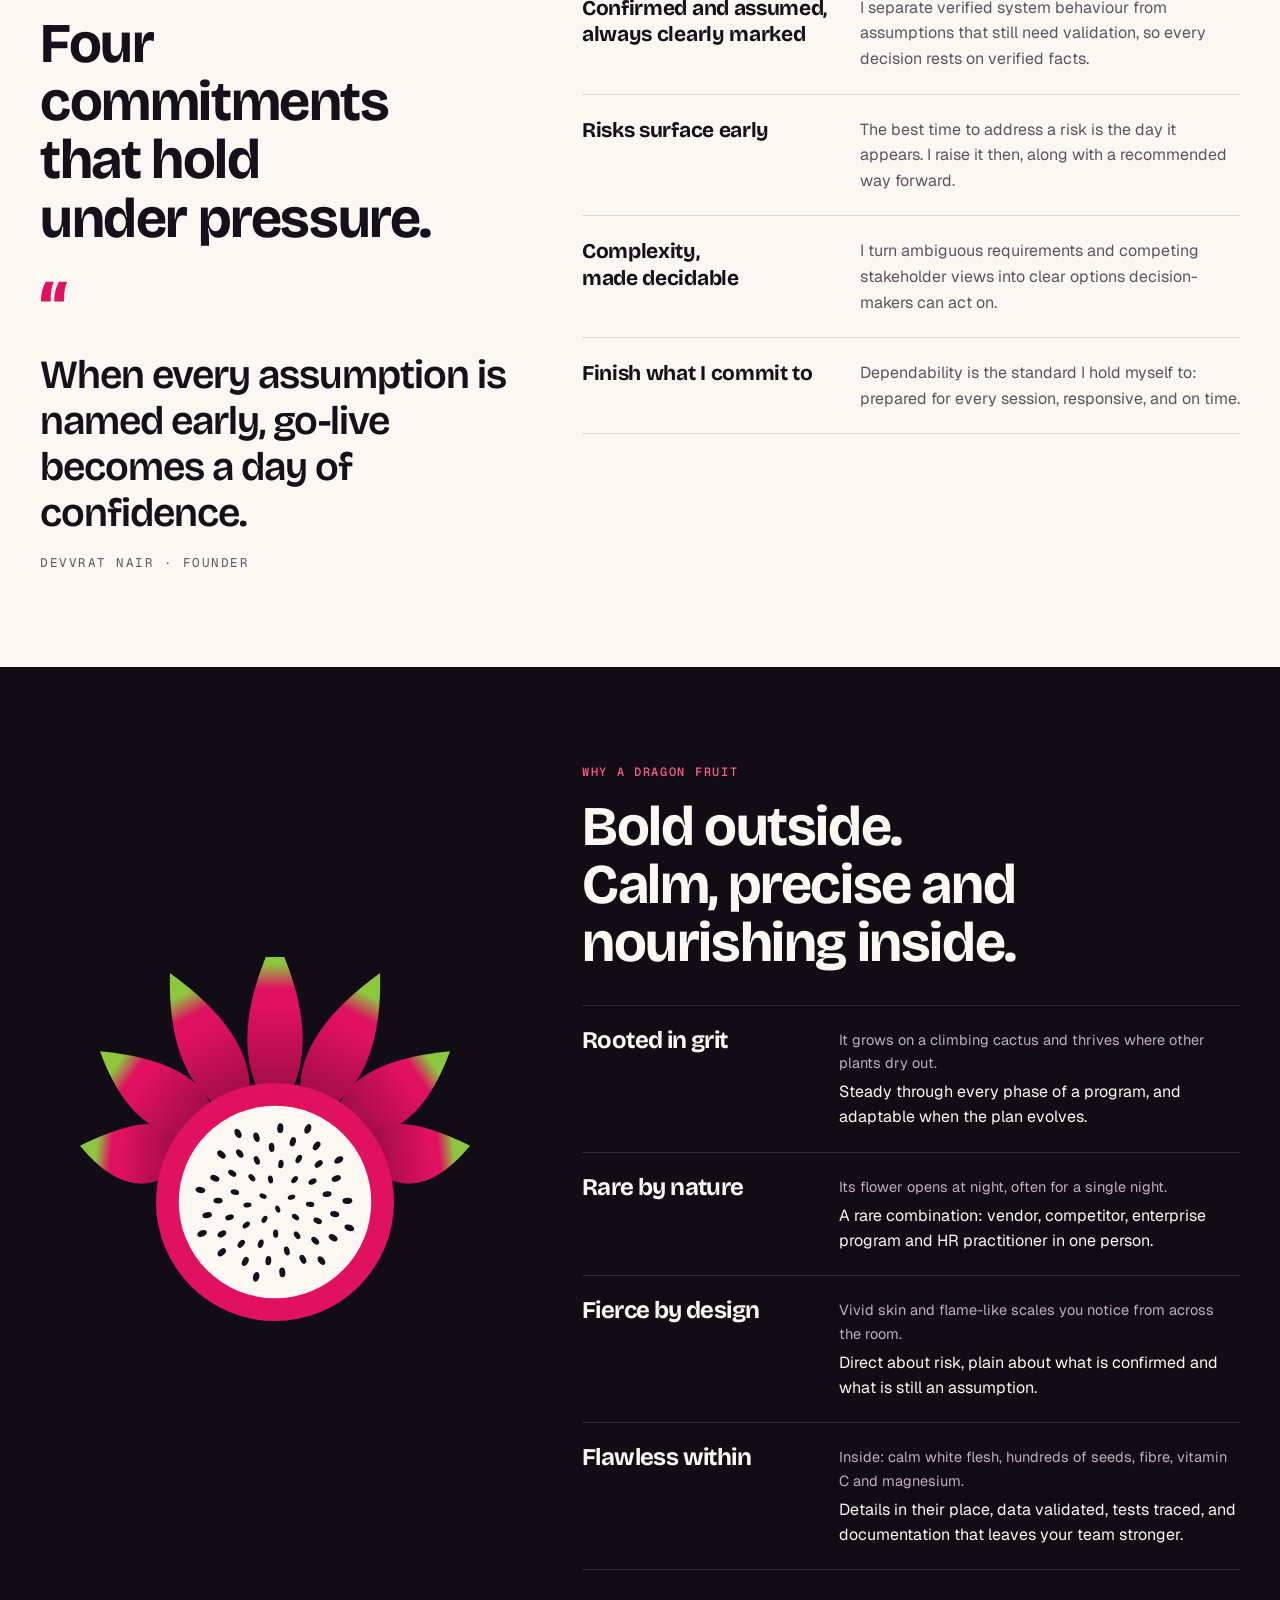
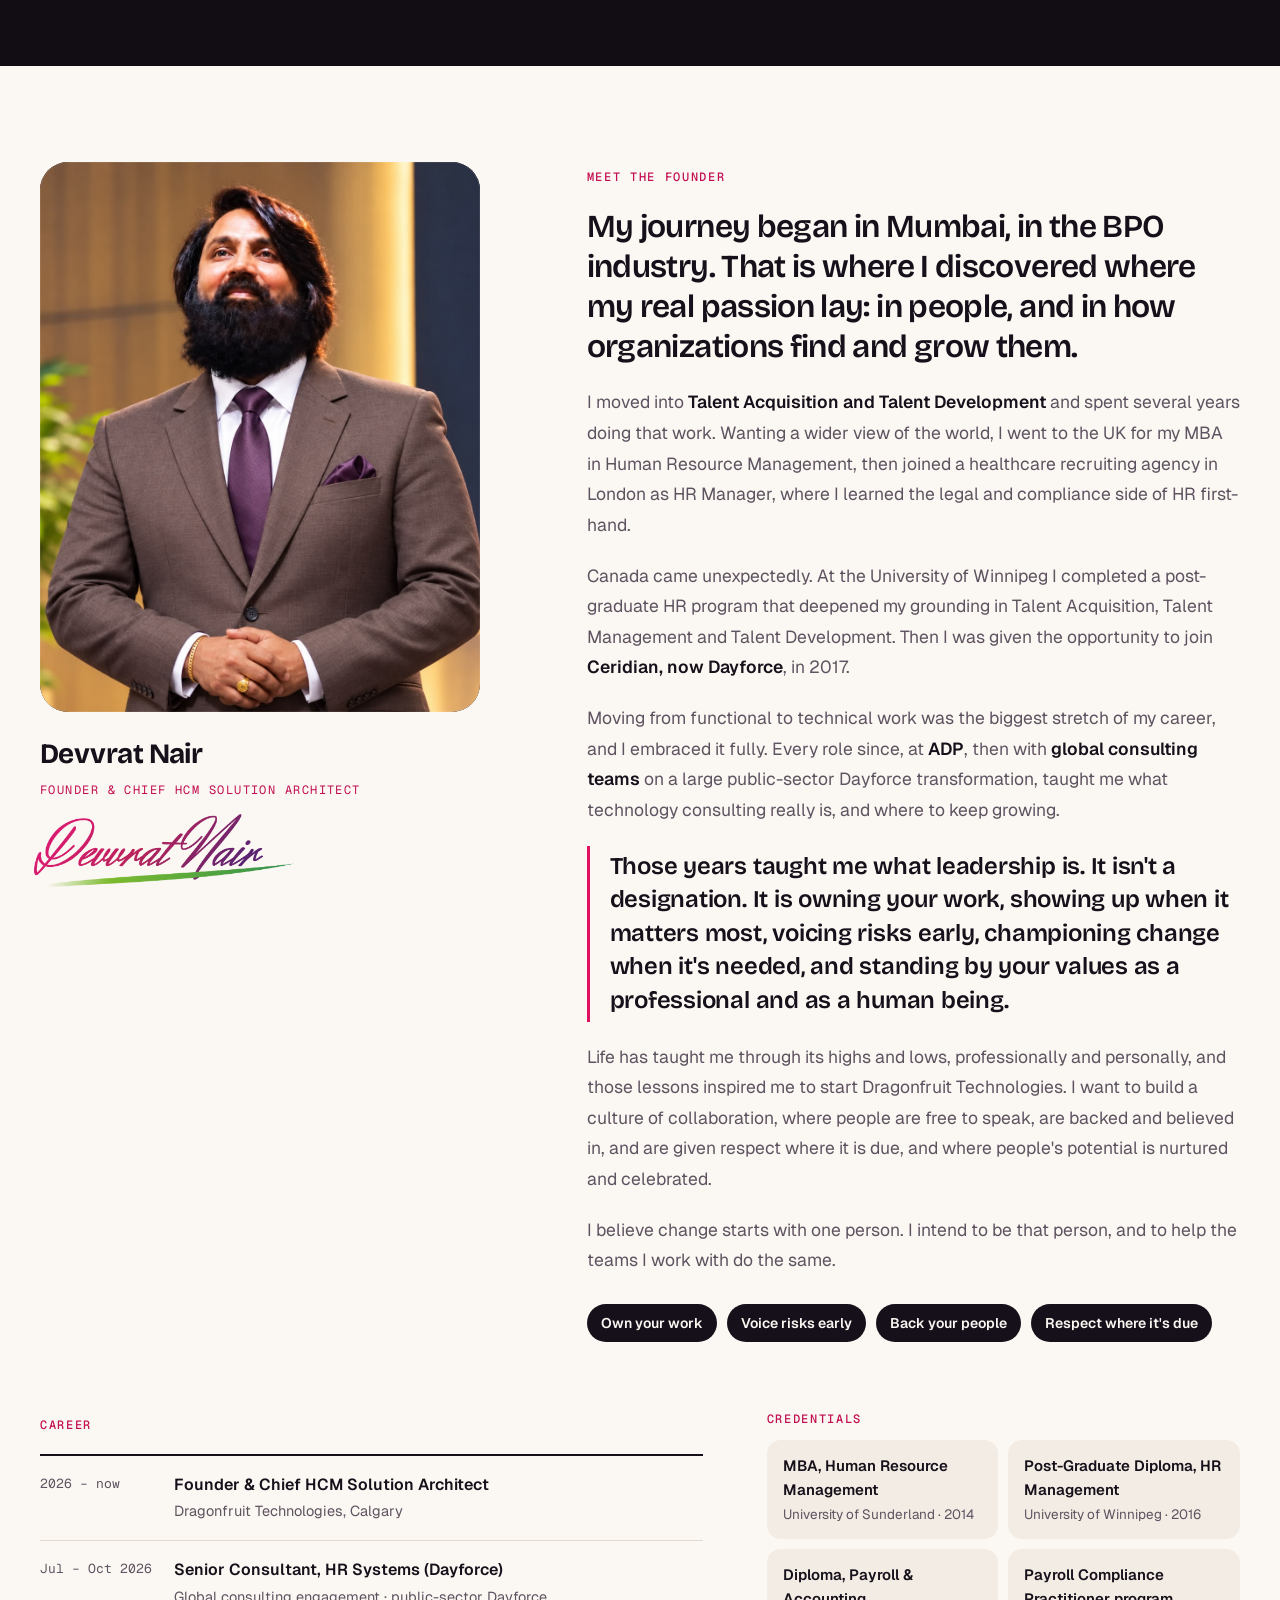
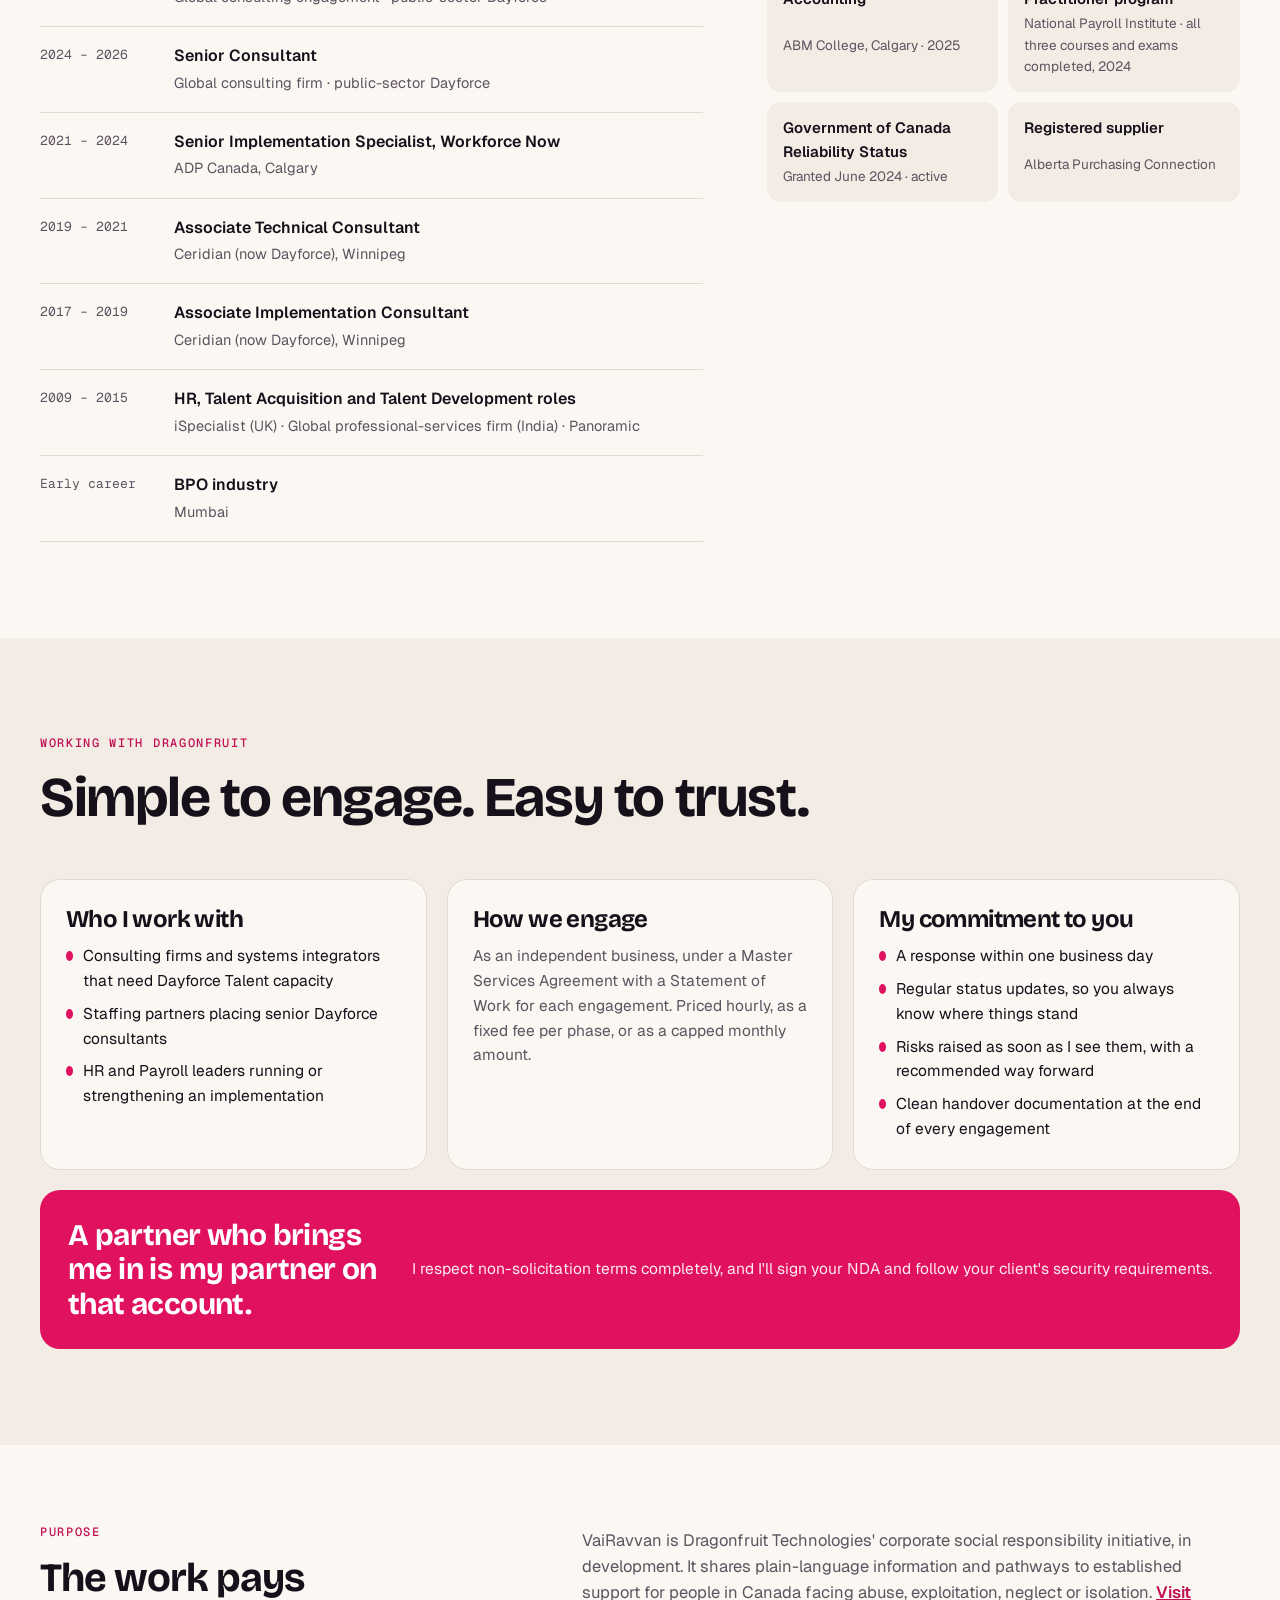
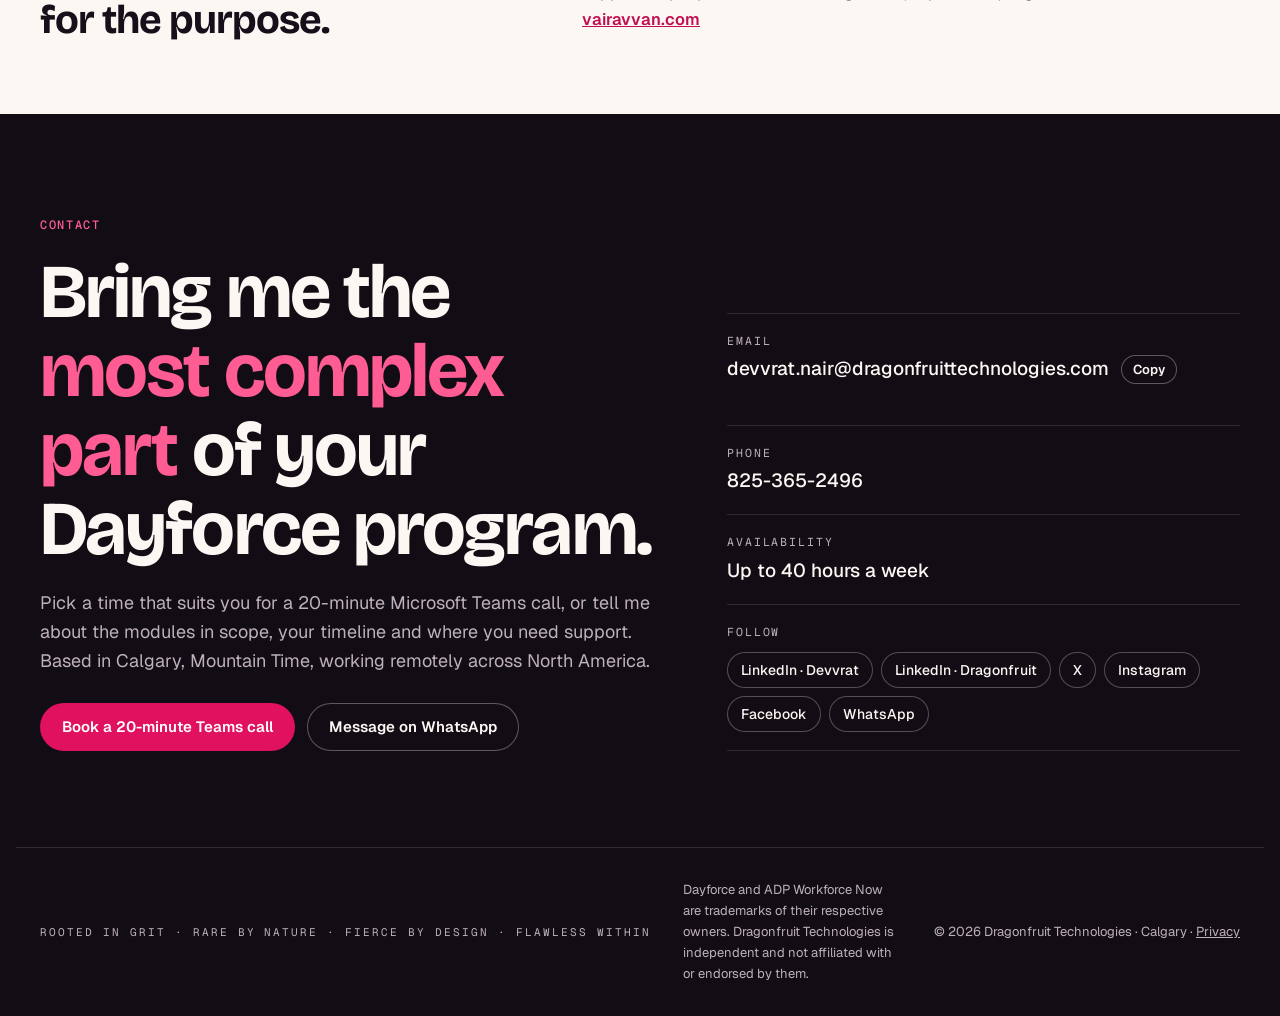
==== commit a8a57e1e: "Add files via upload" ====
--- a/index.html
+++ b/index.html
@@ -20,7 +20,8 @@
 <meta property="og:image" content="https://www.dragonfruittechnologies.com/og-image.png">
 <meta property="og:image:width" content="1200"><meta property="og:image:height" content="630">
 <meta name="twitter:card" content="summary_large_image">
-<script type="application/ld+json">{"@context":"https://schema.org","@type":"ProfessionalService","name":"Dragonfruit Technologies","url":"https://www.dragonfruittechnologies.com/","logo":"https://www.dragonfruittechnologies.com/brand/dragonfruit-mark-1024.png","image":"https://www.dragonfruittechnologies.com/og-image.png","description":"Founder-led Dayforce and HCM technology consulting.","founder":{"@type":"Person","name":"Devvrat Nair","jobTitle":"Founder & Chief HCM Solution Architect","sameAs":"https://www.linkedin.com/in/devvratnair"},"address":{"@type":"PostalAddress","addressLocality":"Calgary","addressRegion":"AB","addressCountry":"CA"},"areaServed":["CA","US"],"email":"devvrat.nair@dragonfruittechnologies.com","telephone":"+1-825-365-2496","sameAs":["https://www.linkedin.com/company/dragonfruit-technologies/","https://www.instagram.com/dragonfruittechnologies/","https://www.facebook.com/share/1FCdNonoUH/"]}</script>
+<meta name="twitter:site" content="@DragonFrTech">
+<script type="application/ld+json">{"@context":"https://schema.org","@type":"ProfessionalService","name":"Dragonfruit Technologies","url":"https://www.dragonfruittechnologies.com/","logo":"https://www.dragonfruittechnologies.com/brand/dragonfruit-mark-1024.png","image":"https://www.dragonfruittechnologies.com/og-image.png","description":"Founder-led Dayforce and HCM technology consulting.","founder":{"@type":"Person","name":"Devvrat Nair","jobTitle":"Founder & Chief HCM Solution Architect","sameAs":"https://www.linkedin.com/in/devvratnair"},"address":{"@type":"PostalAddress","addressLocality":"Calgary","addressRegion":"AB","addressCountry":"CA"},"areaServed":["CA","US"],"email":"devvrat.nair@dragonfruittechnologies.com","telephone":"+1-825-365-2496","sameAs":["https://www.linkedin.com/company/dragonfruit-technologies/","https://x.com/DragonFrTech","https://www.instagram.com/dragonfruittechnologies/","https://www.facebook.com/share/1FCdNonoUH/"]}</script>
 <style>
   /* Layout: the page is a dragon fruit cut open. Night-dark skin at the top and bottom (the flower blooms at night),
      calm white flesh in the middle, black seeds as the small precise details, pitaya magenta as the one bold accent.
@@ -700,6 +701,7 @@
         <div class="line"><span class="k">Follow</span><nav class="social" aria-label="Social media">
           <a href="https://www.linkedin.com/in/devvratnair" target="_blank" rel="noopener">LinkedIn · Devvrat</a>
           <a href="https://www.linkedin.com/company/dragonfruit-technologies/" target="_blank" rel="noopener">LinkedIn · Dragonfruit</a>
+          <a href="https://x.com/DragonFrTech" target="_blank" rel="noopener">X</a>
           <a href="https://www.instagram.com/dragonfruittechnologies/" target="_blank" rel="noopener">Instagram</a>
           <a href="https://www.facebook.com/share/1FCdNonoUH/?mibextid=wwXIfr" target="_blank" rel="noopener">Facebook</a>
           <a href="https://wa.me/message/4CJPAUIZOVNHA1" target="_blank" rel="noopener">WhatsApp</a>
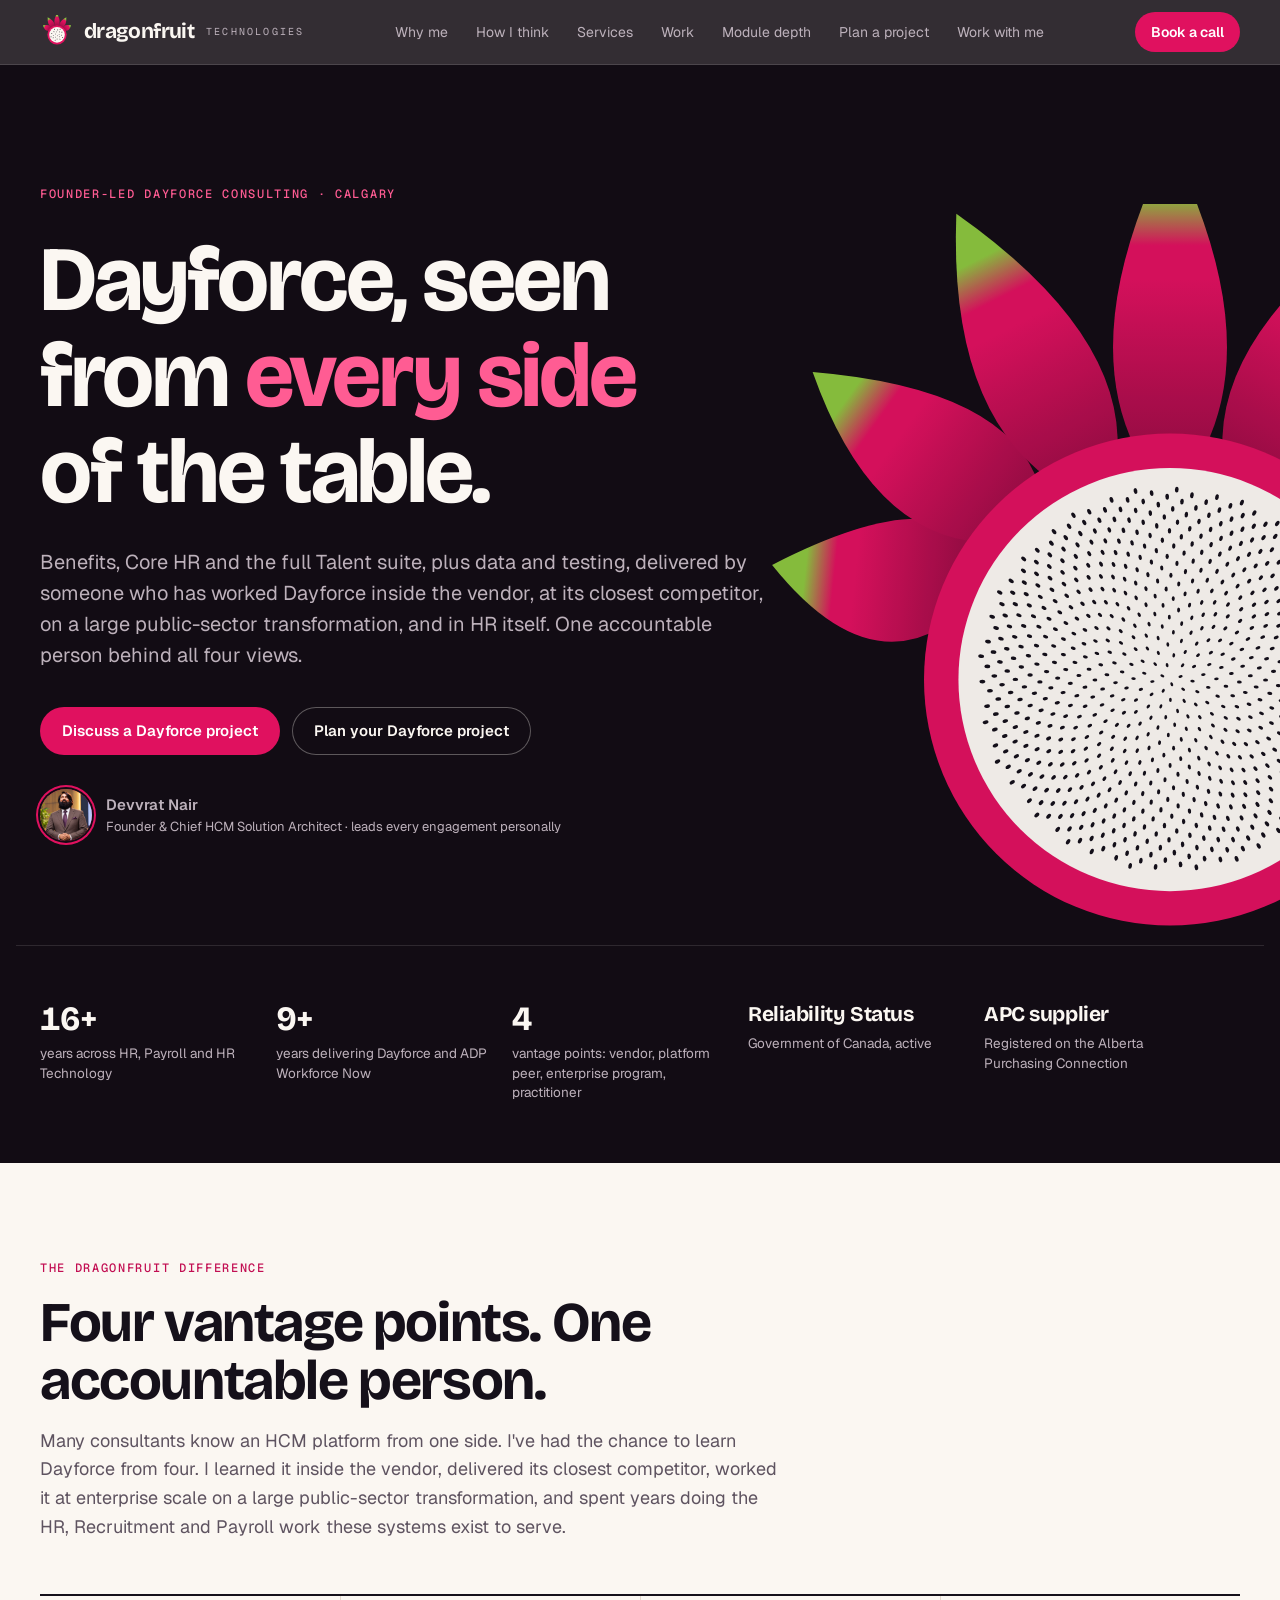
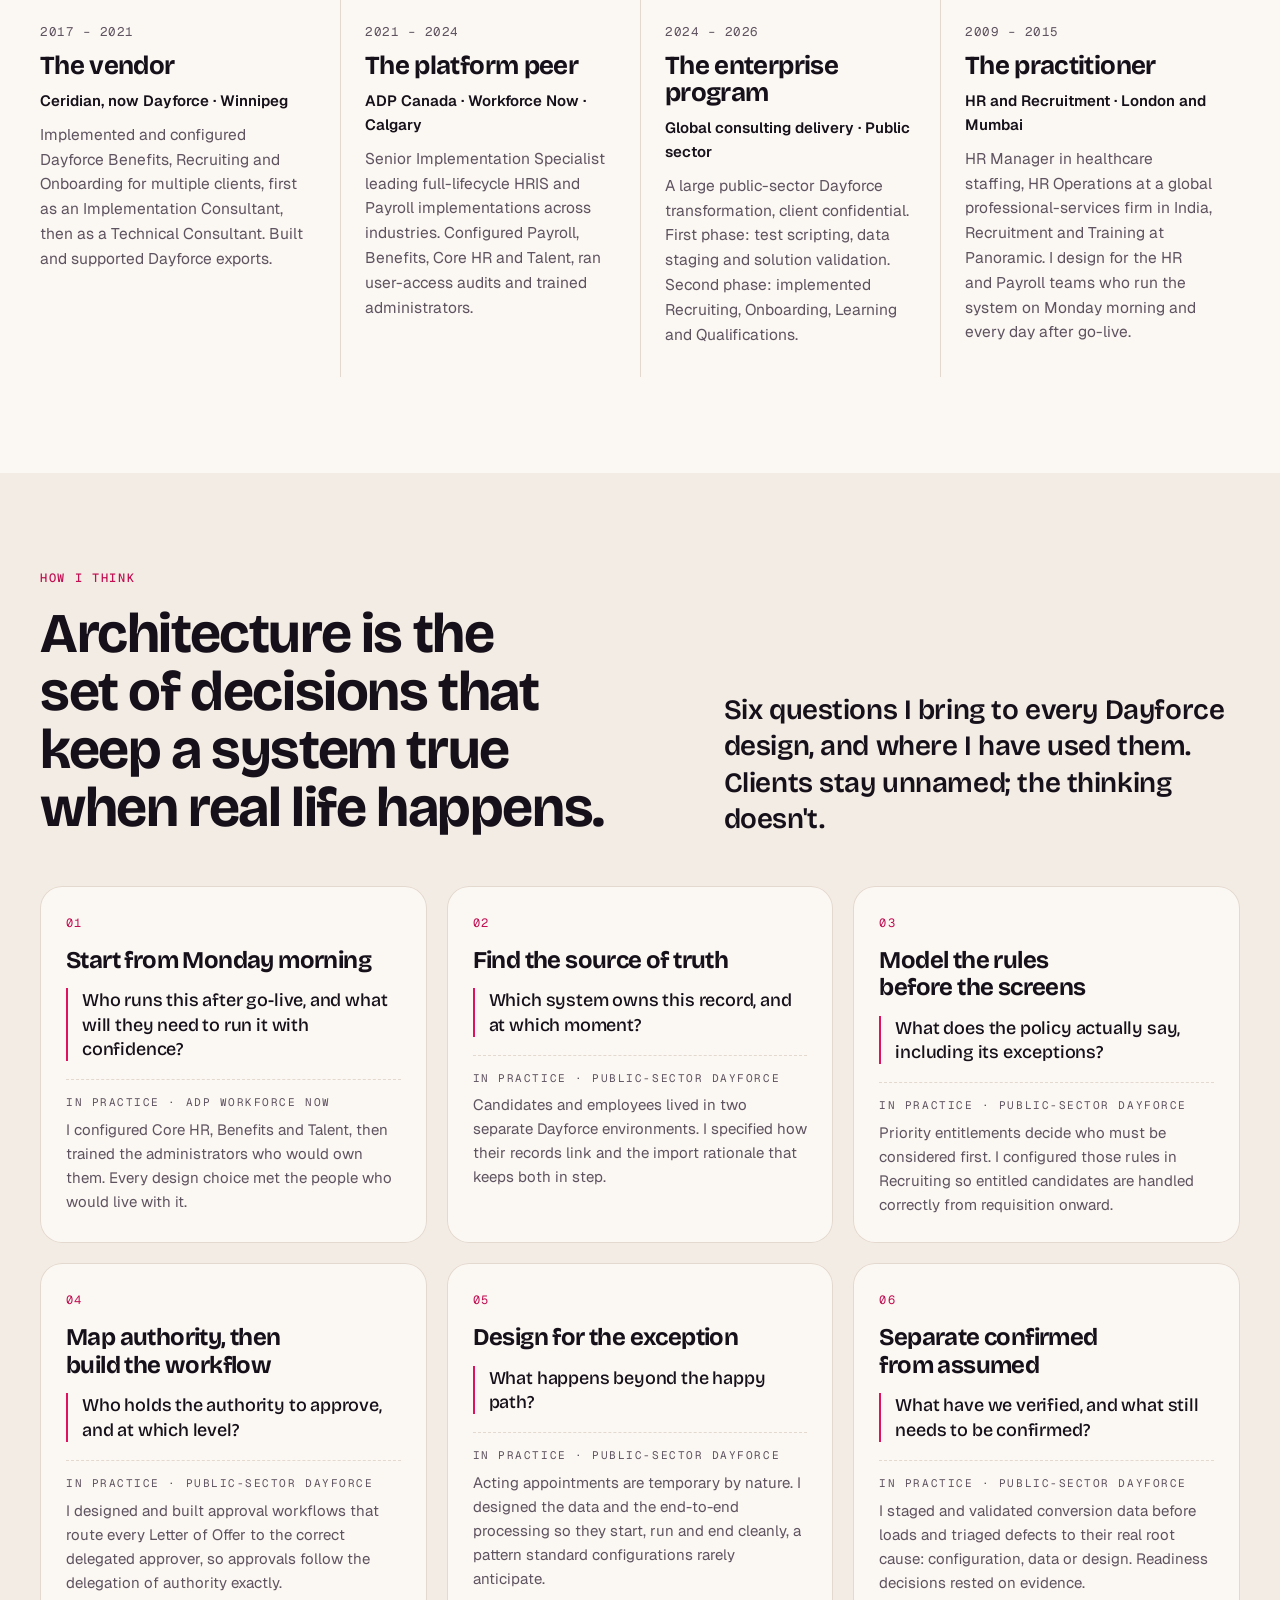
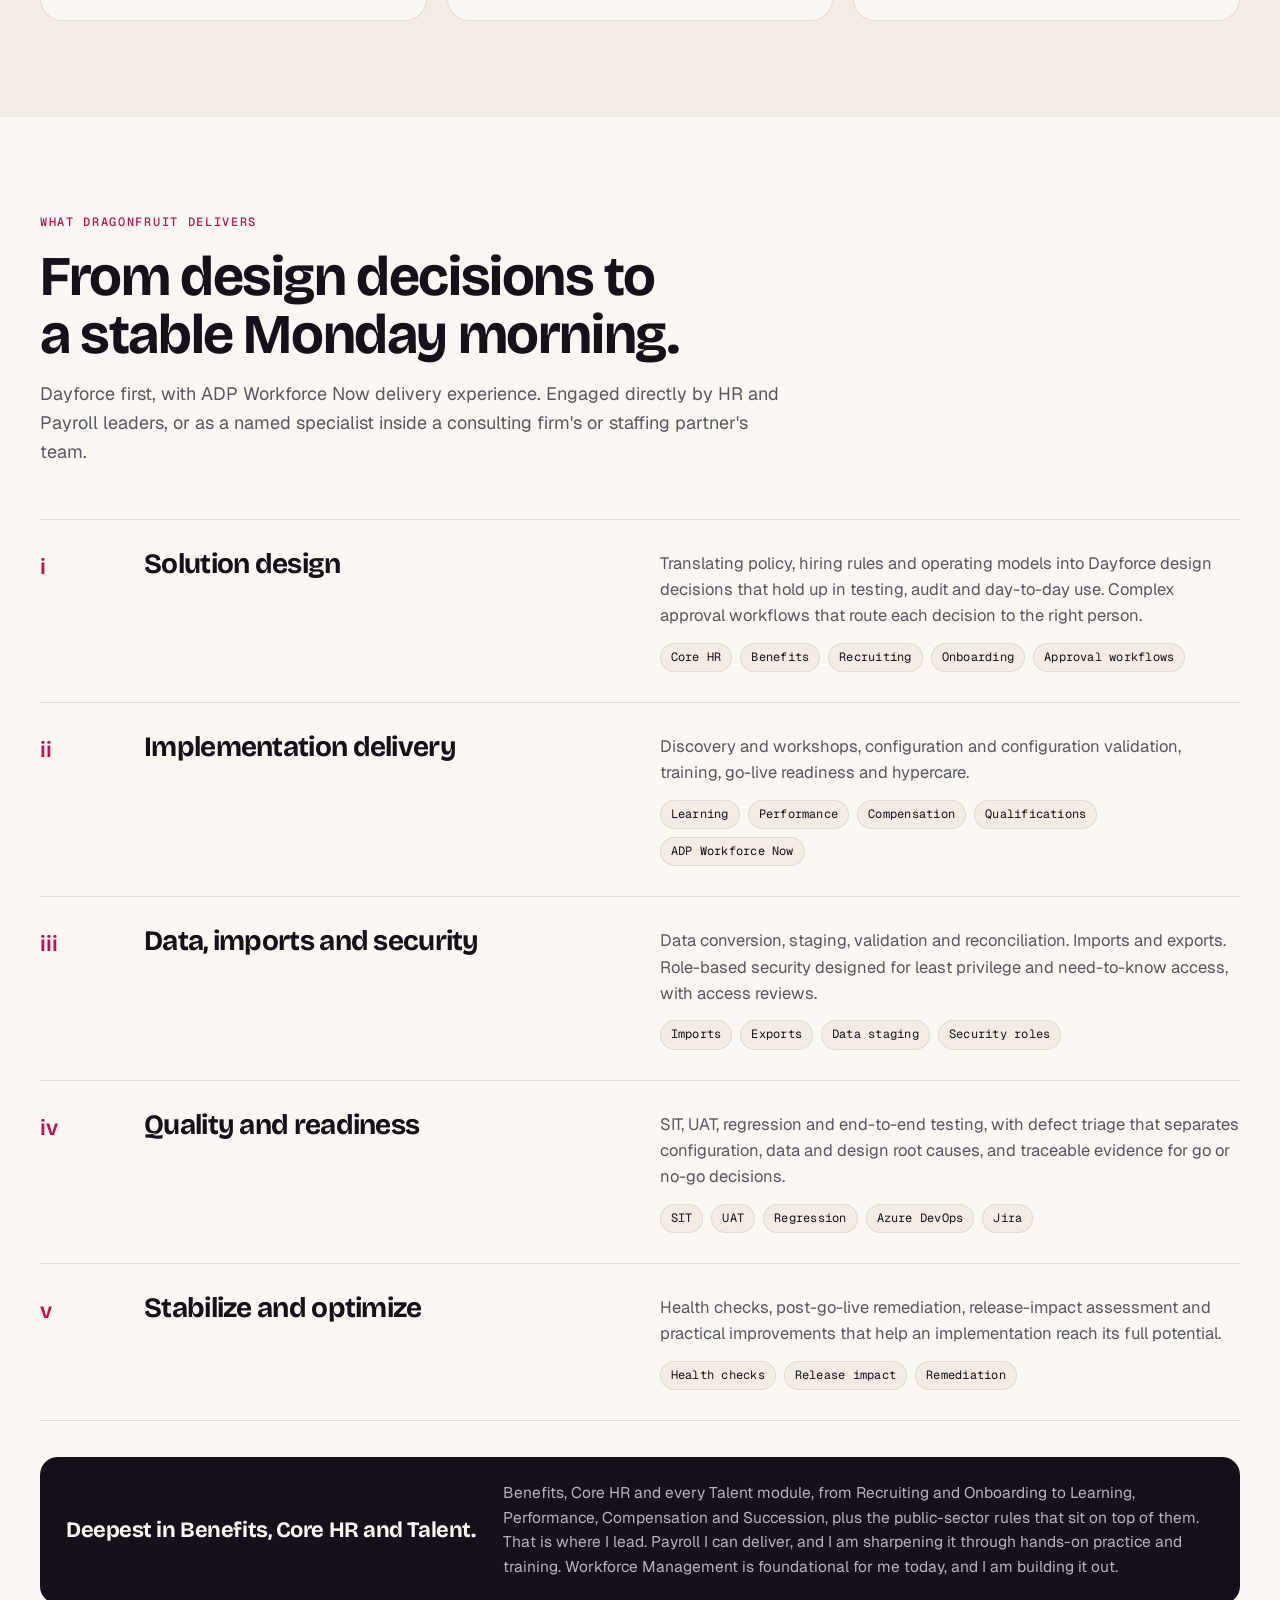
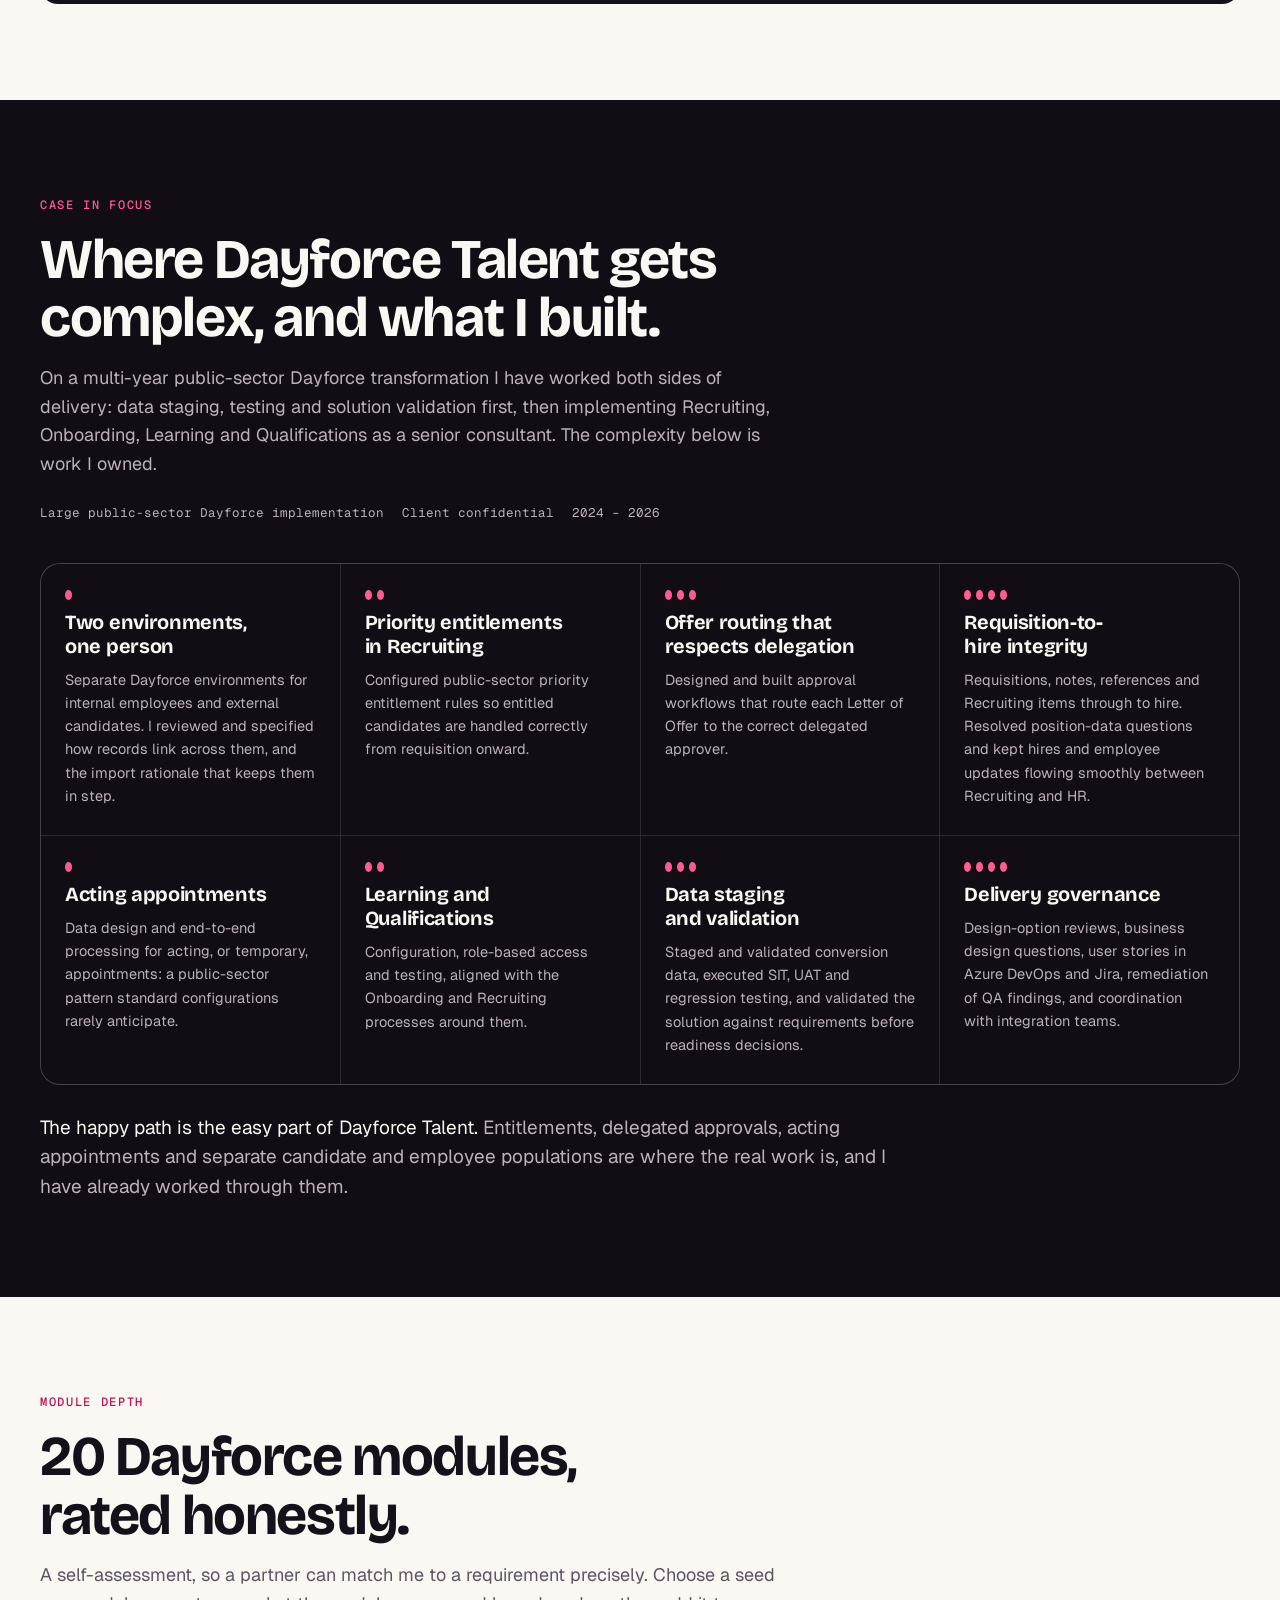
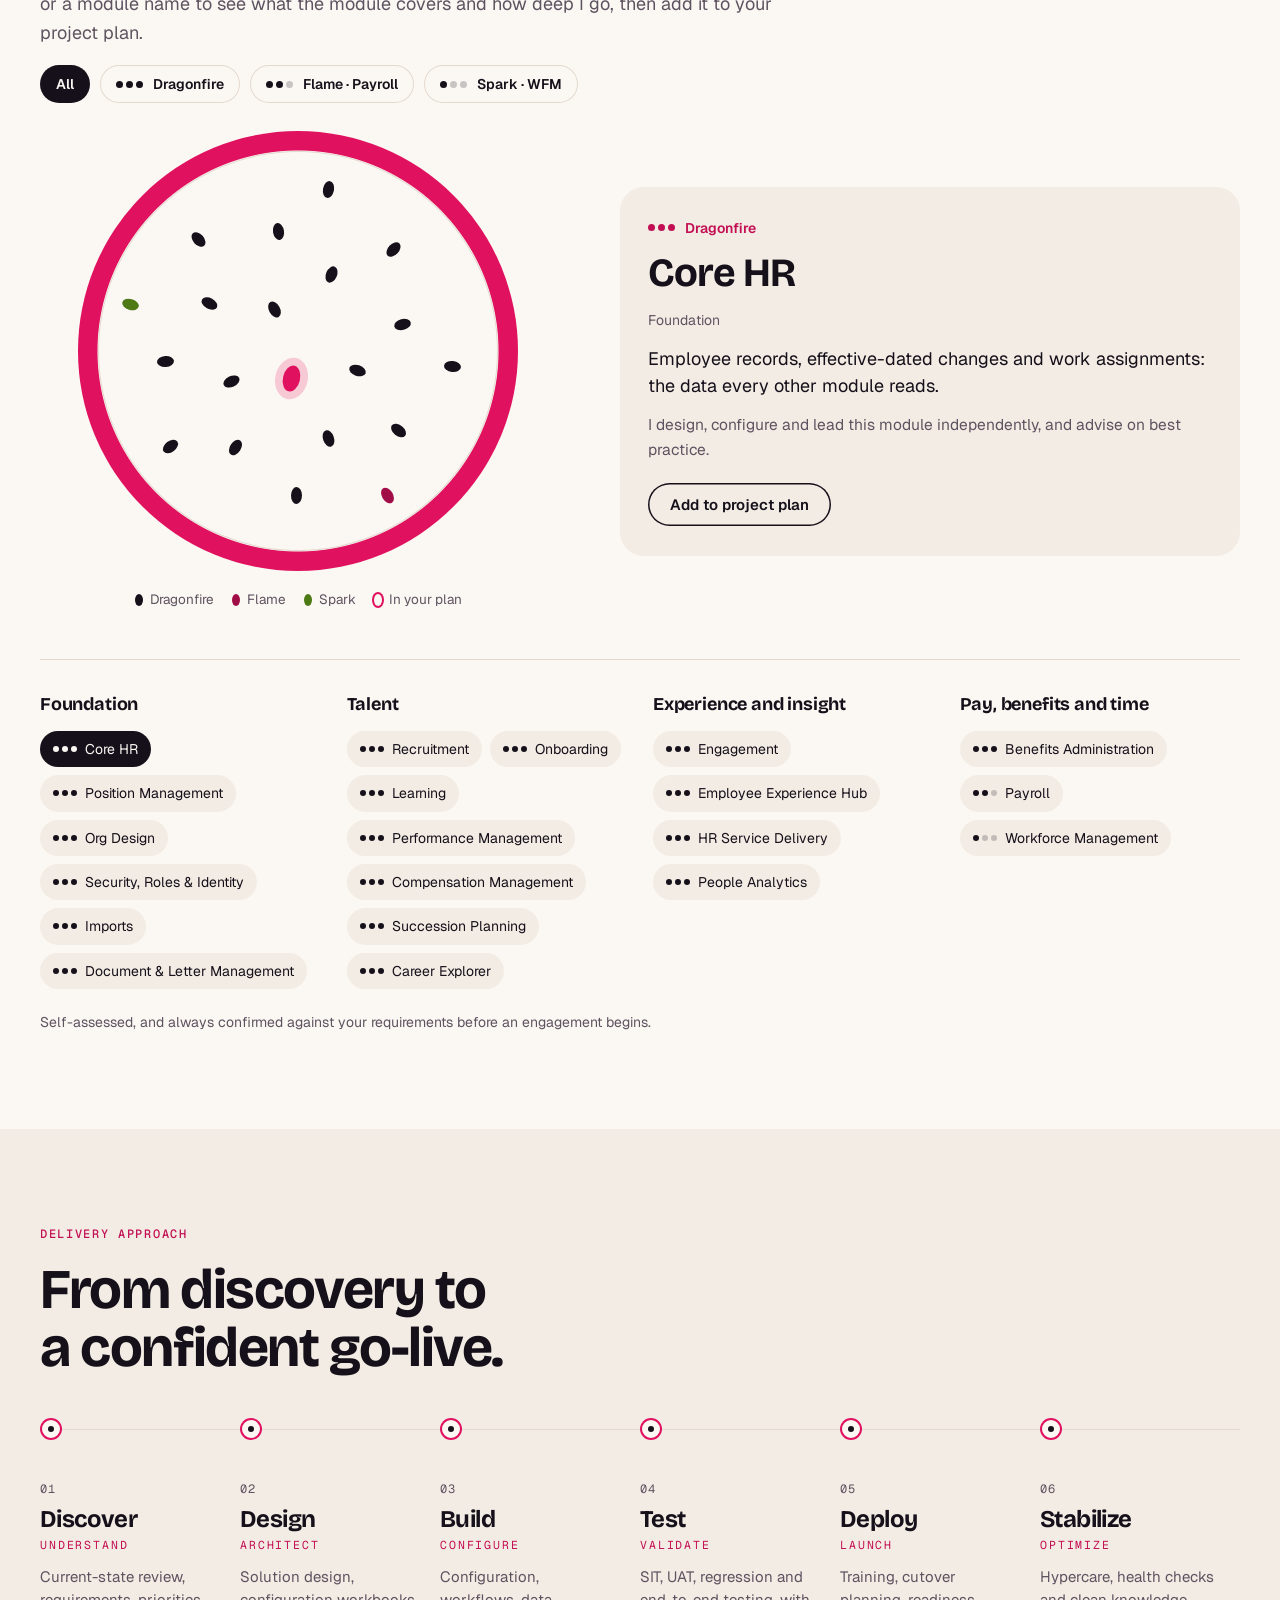
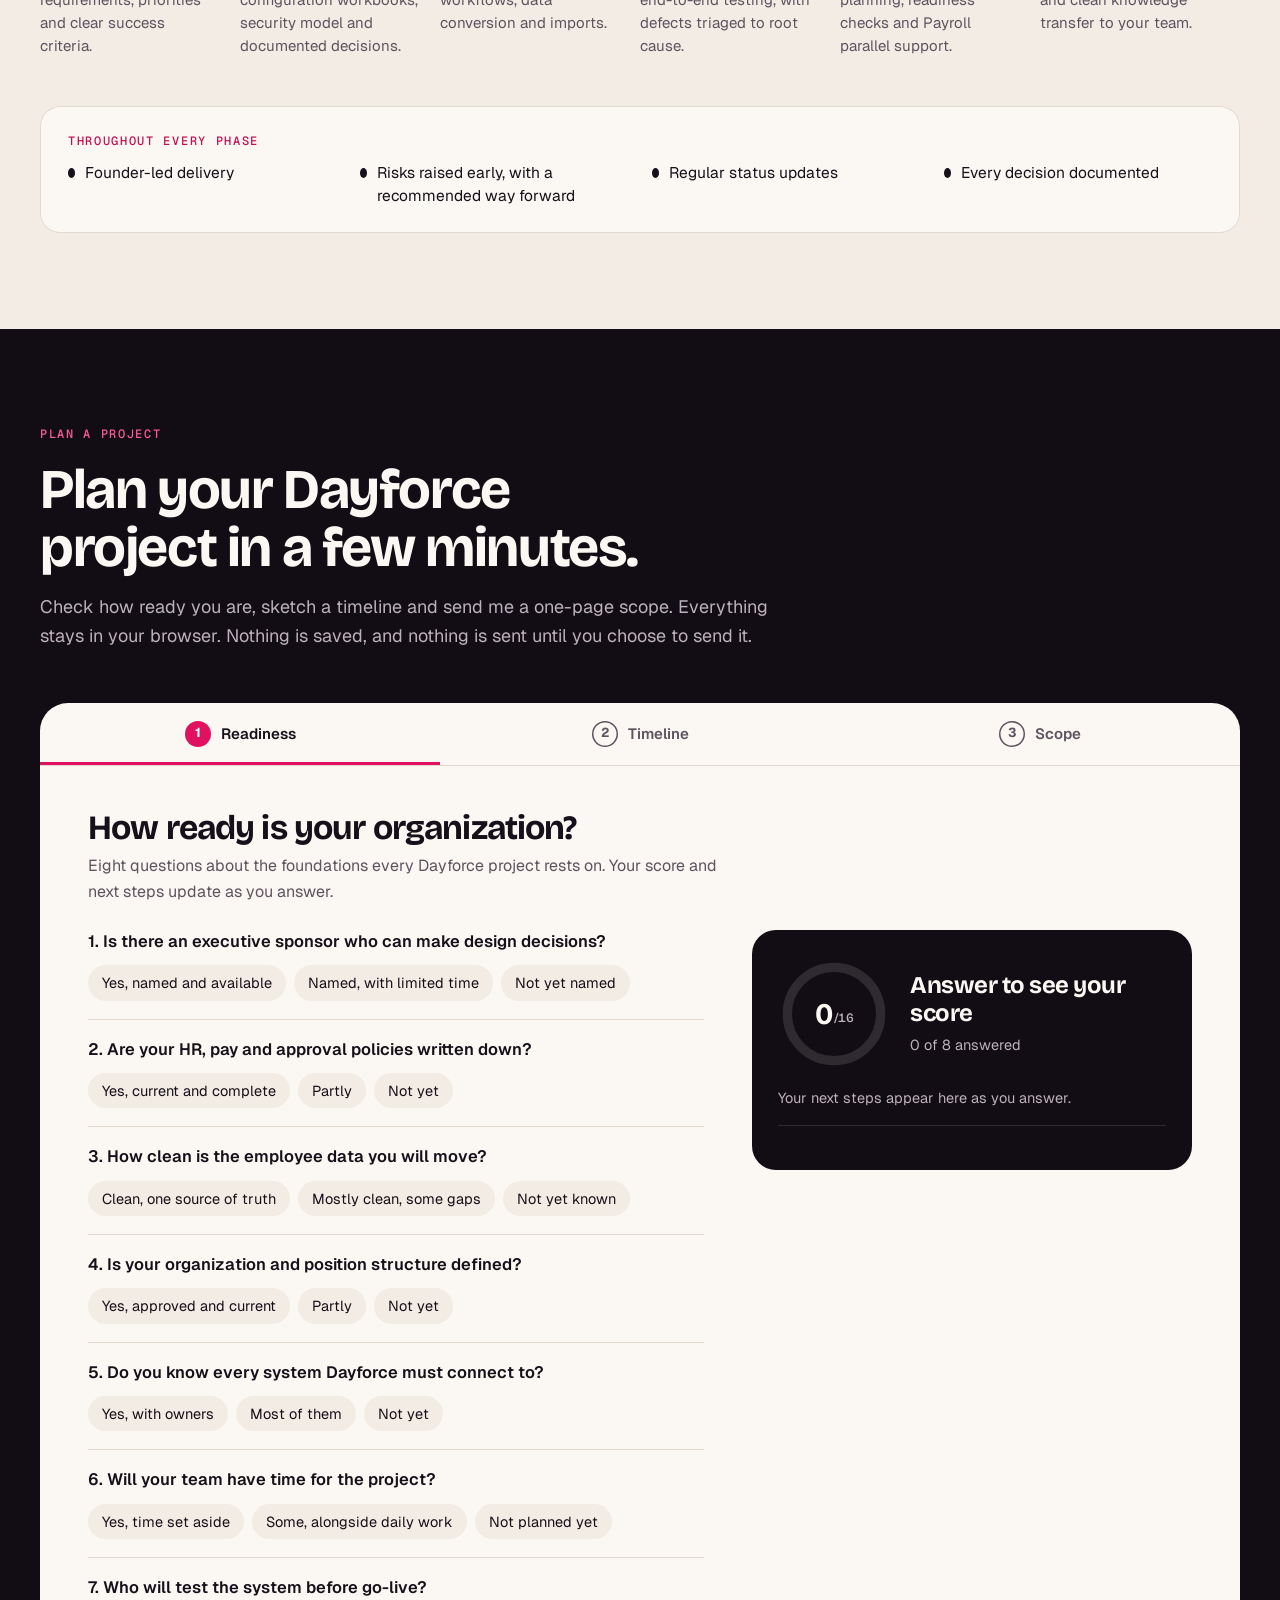
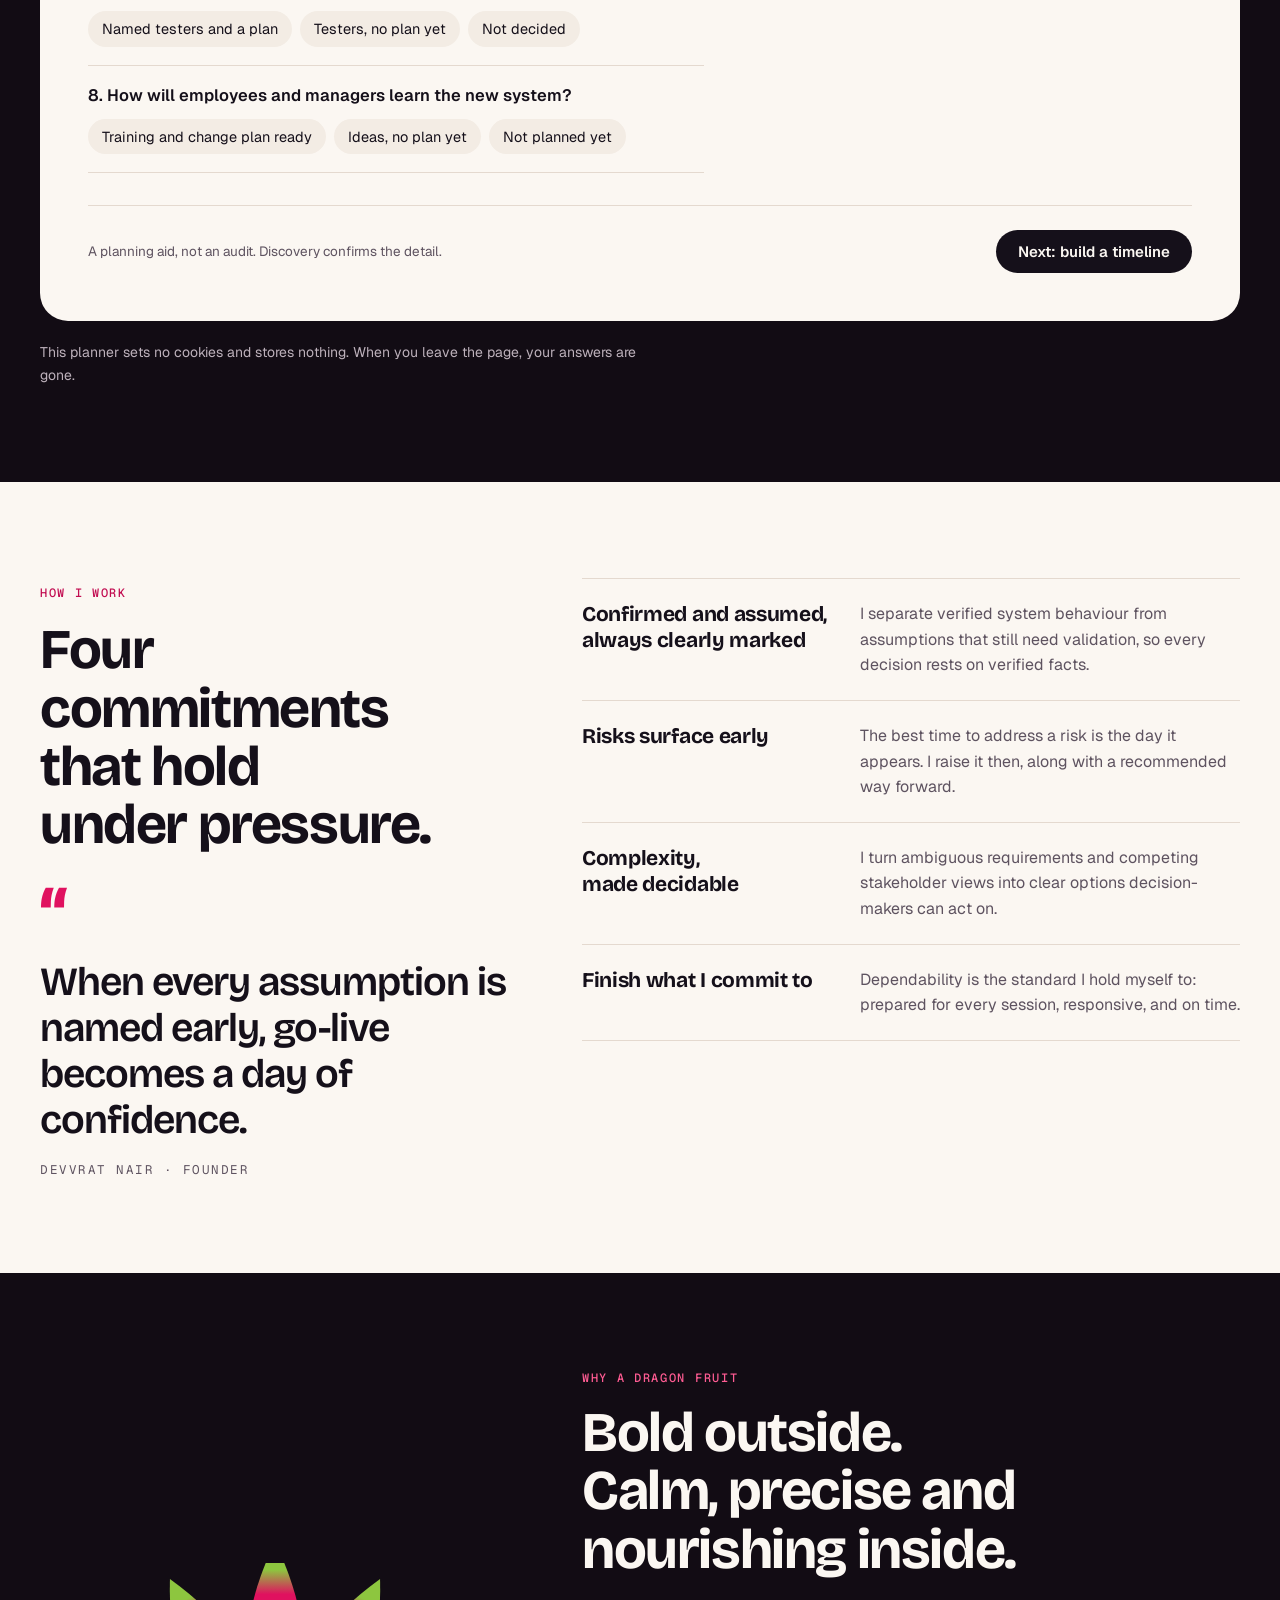
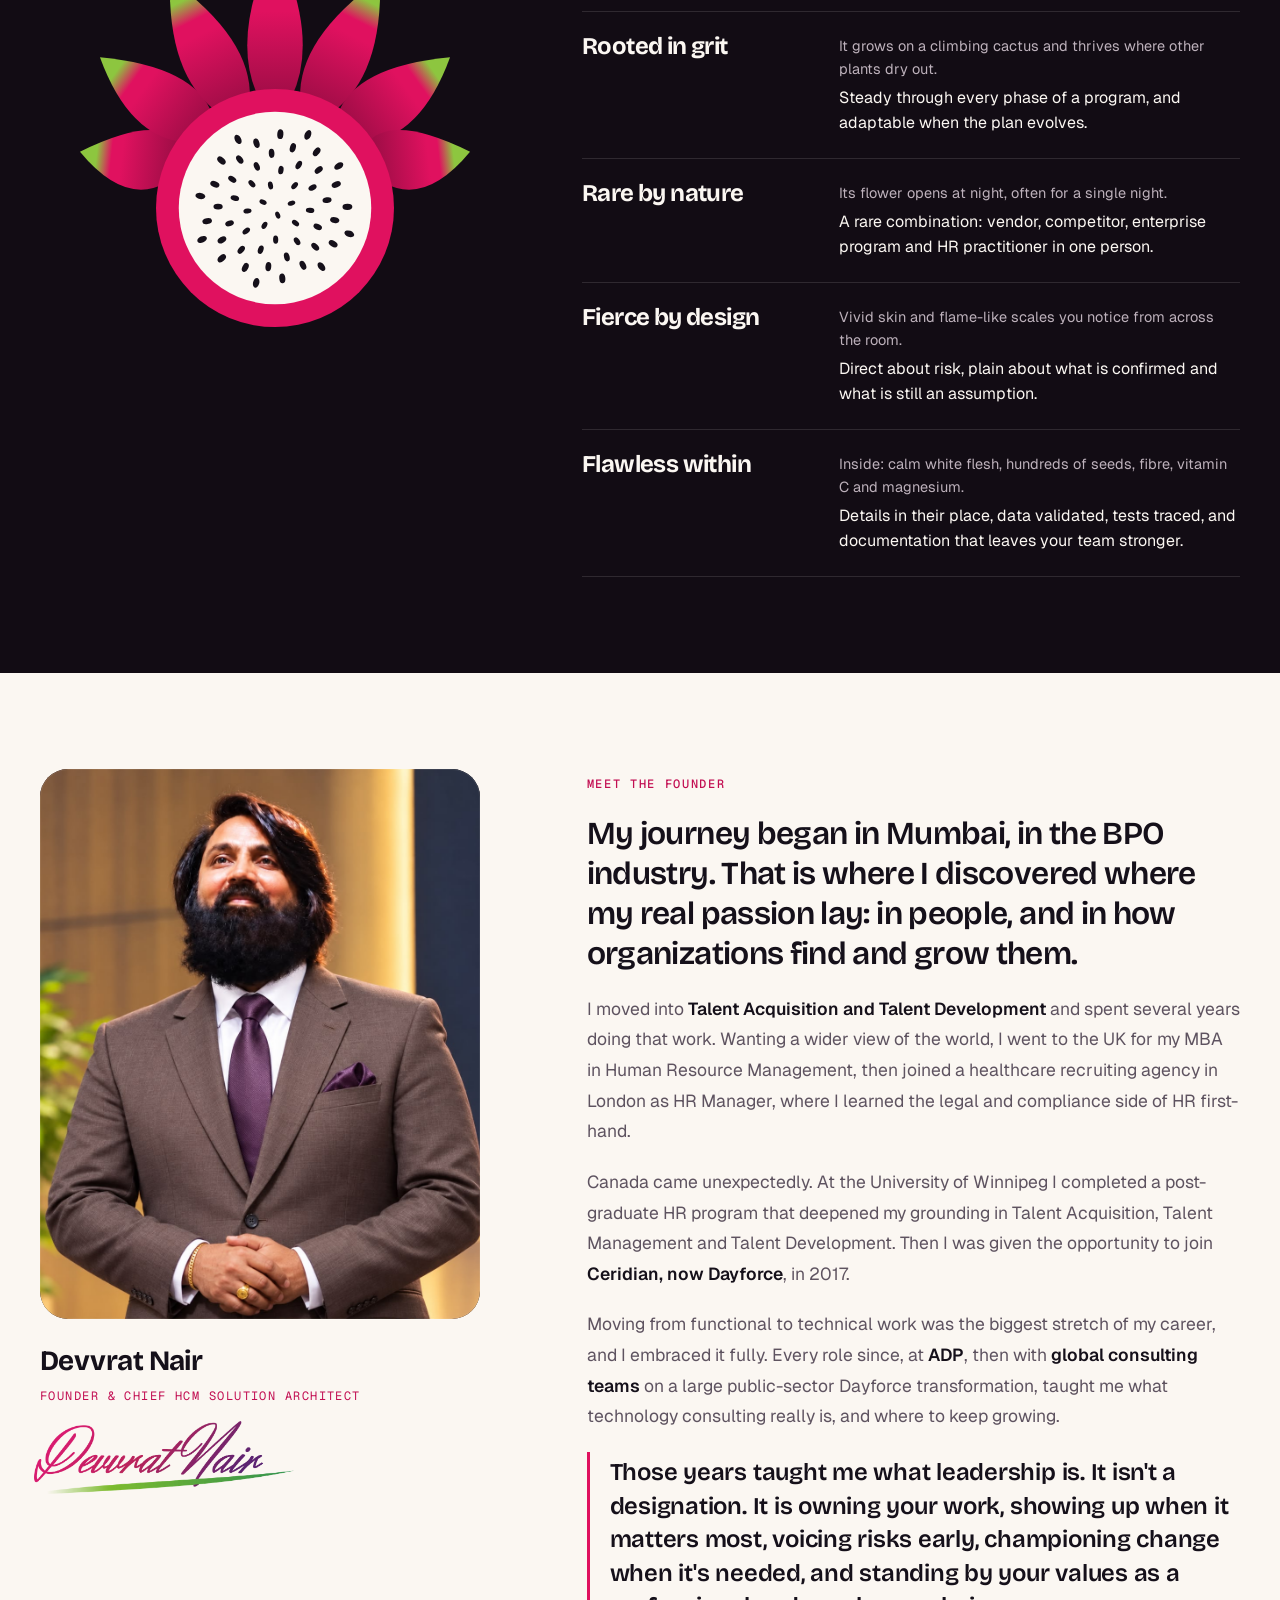
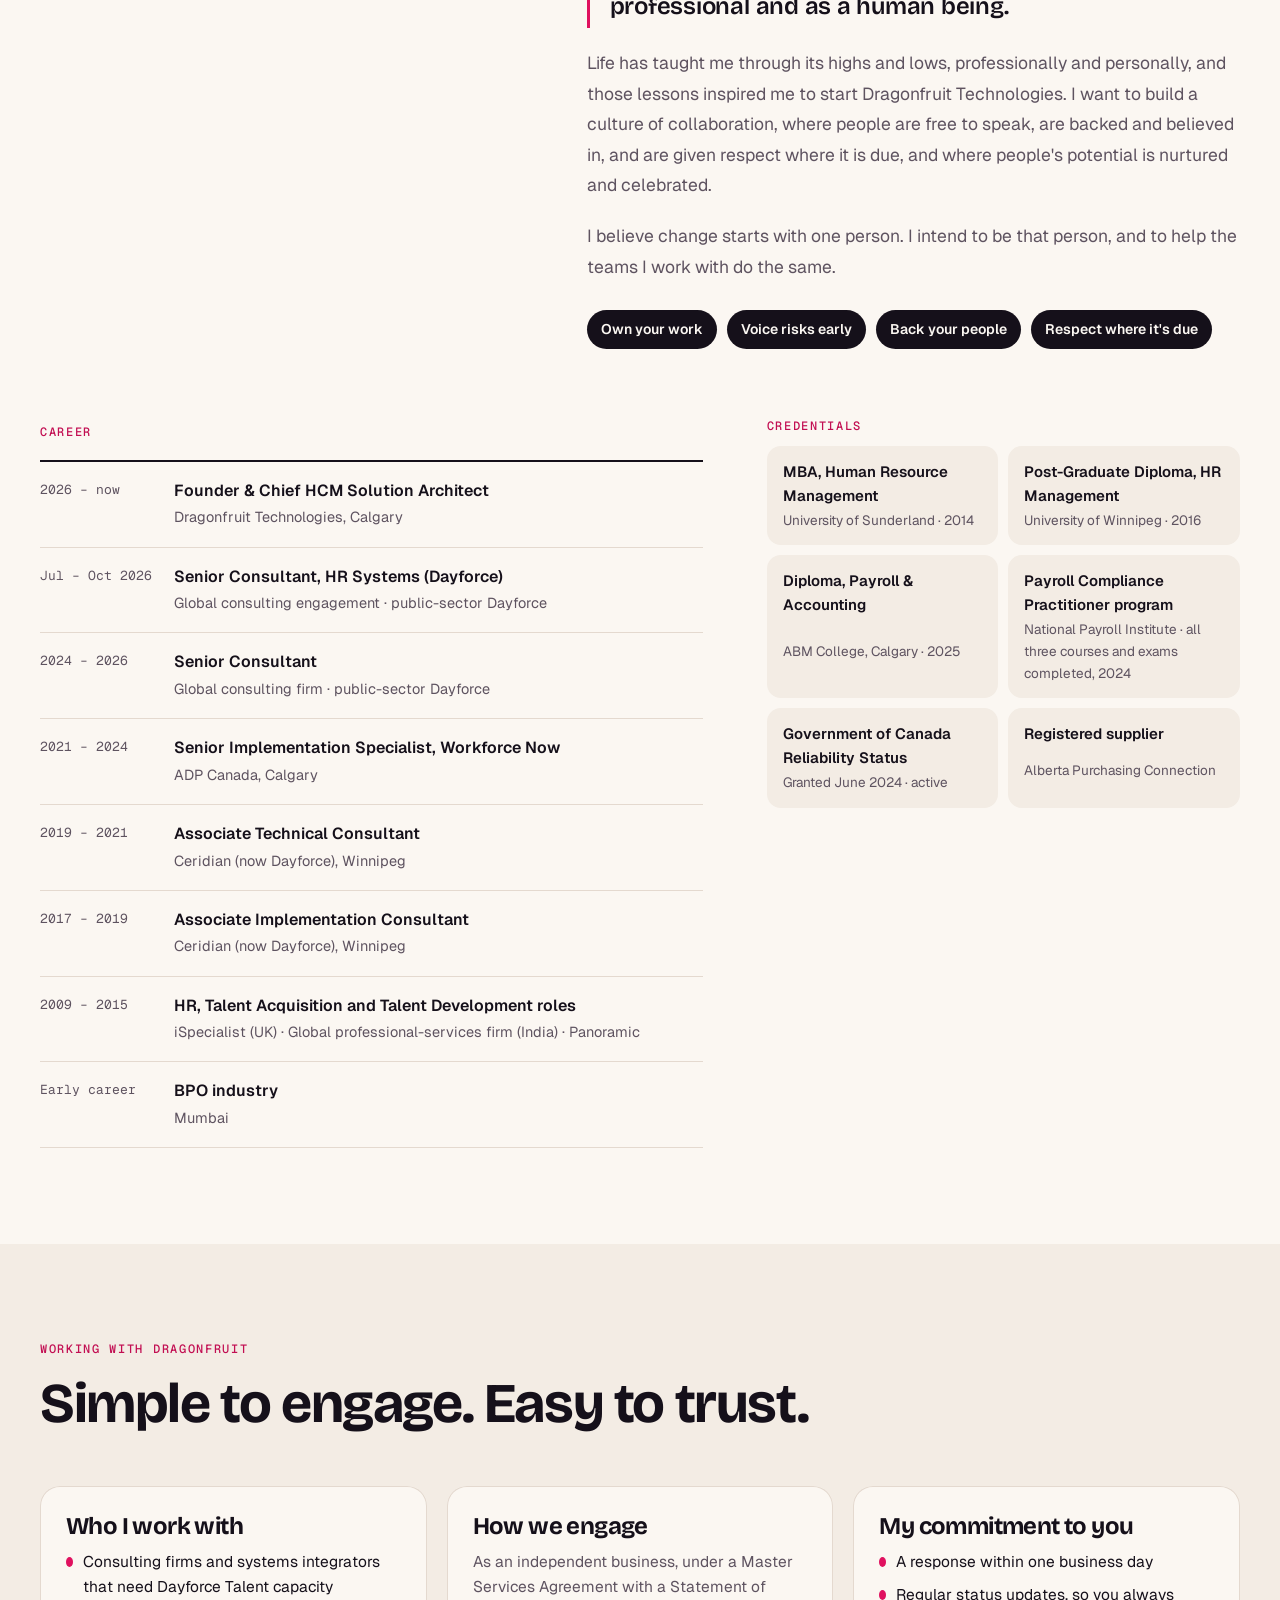
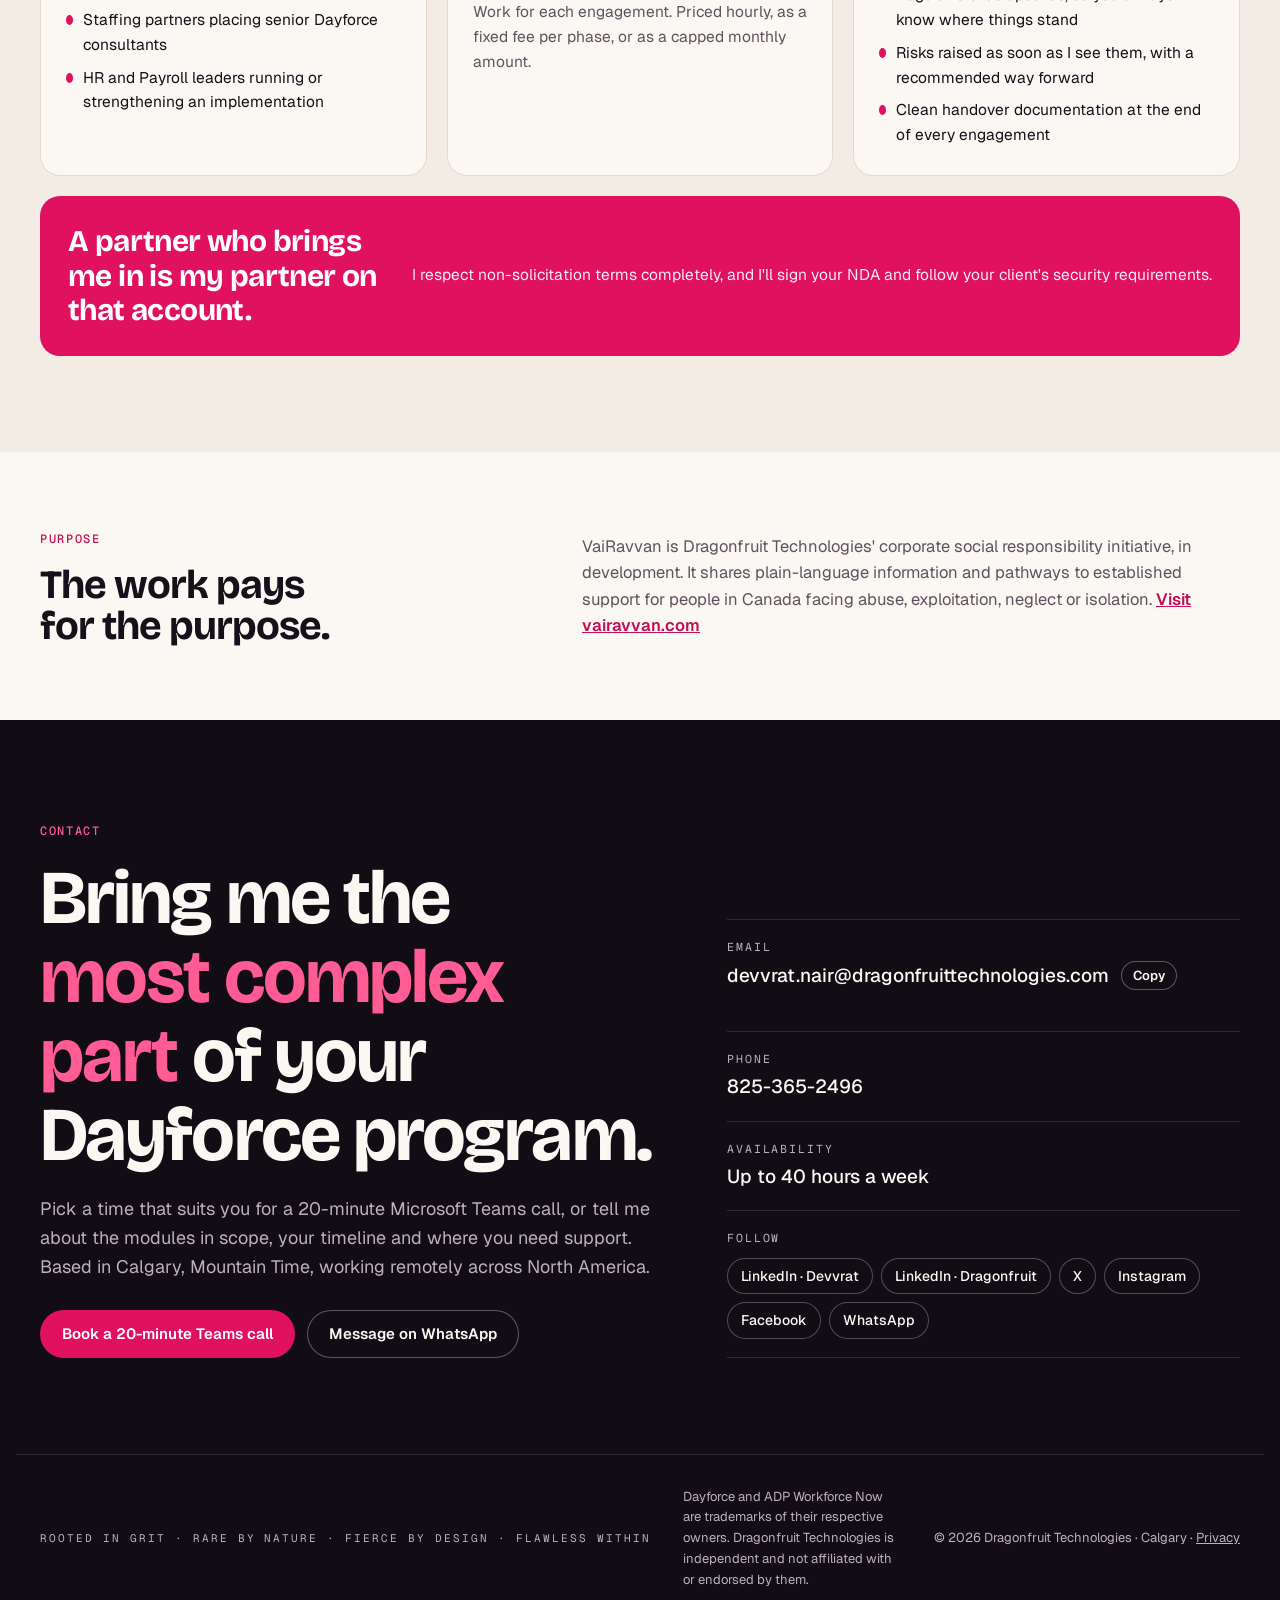
==== commit f48ee420: "Add files via upload" ====
--- a/index.html
+++ b/index.html
@@ -333,6 +333,135 @@
   footer.foot .wrap{display:grid;gap:16px;padding-block:32px;font-size:13px;color:var(--muted-night)}
   @media (min-width:900px){footer.foot .wrap{grid-template-columns:auto 1fr auto;align-items:center;gap:32px}}
   footer.foot .tag{font-family:var(--mono);font-size:11px;letter-spacing:.18em;text-transform:uppercase}
+
+  /* Module explorer: the 20 modules are the seeds of the fruit, set on the golden angle */
+  #depth{overflow-x:clip}
+  .mx{display:grid;gap:36px;align-items:center}
+  @media (min-width:900px){.mx{grid-template-columns:minmax(0,5fr) minmax(0,6fr);gap:64px}}
+  .mx-fruit{position:relative;width:min(440px,100%);aspect-ratio:1;margin:0 auto;border-radius:50%;background:radial-gradient(closest-side,var(--flesh) calc(100% - 20px),var(--pitaya) calc(100% - 19px))}
+  .mx-fruit::before{content:"";position:absolute;inset:20px;border-radius:50%;box-shadow:inset 0 0 0 1px var(--flesh-line)}
+  .seed{position:absolute;width:38px;height:38px;margin:-19px 0 0 -19px;border:0;padding:0;background:transparent;cursor:pointer;display:grid;place-items:center;border-radius:50%}
+  .seed i{display:block;width:11px;height:17px;border-radius:50%;background:var(--seed);transform:rotate(var(--r)) scale(1);transition:transform .25s,background-color .2s,box-shadow .2s}
+  .seed[data-tier="flame"] i{background:var(--pitaya-deep)}
+  .seed[data-tier="spark"] i{background:var(--bract-ink)}
+  .seed:hover i{transform:rotate(var(--r)) scale(1.4)}
+  .seed.on i{background:var(--pitaya);transform:rotate(var(--r)) scale(1.55);box-shadow:0 0 0 5px rgba(224,17,95,.2)}
+  .seed.inplan i{box-shadow:0 0 0 2px var(--flesh),0 0 0 4px var(--pitaya)}
+  .seed.on.inplan i{box-shadow:0 0 0 5px rgba(224,17,95,.28)}
+  .seed.dim{opacity:.16}
+  .seed::after{content:attr(data-name);position:absolute;bottom:calc(100% - 2px);left:50%;transform:translateX(-50%);white-space:nowrap;font-size:12.5px;font-weight:600;background:var(--seed);color:var(--flesh);padding:4px 9px;border-radius:8px;pointer-events:none;z-index:3;display:none}
+  .seed:hover::after{display:block}
+  .mx-fruit.wait .seed i{transform:rotate(var(--r)) scale(0)}
+  .mx-fruit.grow .seed i{transition:transform .5s cubic-bezier(.2,.9,.3,1.3);transition-delay:calc(var(--k) * 40ms)}
+  .mx-key{display:flex;flex-wrap:wrap;justify-content:center;gap:8px 18px;margin-top:18px;font-size:13.5px;color:var(--muted)}
+  .mx-key span{display:inline-flex;align-items:center;gap:7px}
+  .mx-key i{display:inline-block;width:8px;height:12px;border-radius:50%;background:var(--seed)}
+  .mx-key i.fl{background:var(--pitaya-deep)}.mx-key i.sp{background:var(--bract-ink)}
+  .mx-key i.pl{background:var(--flesh);box-shadow:0 0 0 2px var(--pitaya)}
+  .mx-panel{display:grid;gap:14px;padding:30px 28px;border-radius:24px;background:var(--flesh-2);align-content:start;min-width:0}
+  .mx-tier{display:flex;align-items:center;gap:10px;font-size:14px;font-weight:600;color:var(--pitaya-ink)}
+  .mx-panel h3{font-size:clamp(28px,3.2vw,40px)}
+  .mx-area{font-size:14px;color:var(--muted)}
+  .mx-panel .focus{font-size:18px;line-height:1.5;color:var(--seed)}
+  .mx-panel .lvl{font-size:15.5px;color:var(--muted)}
+  .mx-actions{display:flex;flex-wrap:wrap;gap:12px 18px;align-items:center;margin-top:6px}
+  .cta-line{background:transparent;color:var(--seed);box-shadow:inset 0 0 0 1.5px var(--seed)}
+  .cta-line:hover{box-shadow:inset 0 0 0 1.5px var(--pitaya);color:var(--pitaya-ink)}
+  .cta-line[aria-pressed="true"]{background:var(--seed);color:var(--flesh);box-shadow:none}
+  .mx-count{font-size:14.5px;color:var(--muted)}
+  .mx-count a{color:var(--pitaya-ink);font-weight:600}
+  .mx-list{display:grid;gap:26px;margin-top:48px;padding-top:30px;border-top:1px solid var(--flesh-line)}
+  @media (min-width:760px){.mx-list{grid-template-columns:repeat(2,minmax(0,1fr))}}
+  @media (min-width:1100px){.mx-list{grid-template-columns:repeat(4,minmax(0,1fr))}}
+  .mx-group h4{font-family:var(--display);font-size:18px;letter-spacing:-.01em;margin:0 0 12px}
+  .mx-chips{display:flex;flex-wrap:wrap;gap:8px}
+  .mxb{font:inherit;font-size:14px;padding:7px 13px;border-radius:999px;border:0;background:var(--flesh-2);color:var(--seed);cursor:pointer;display:inline-flex;align-items:center;gap:8px;transition:background-color .15s,color .15s,opacity .2s;text-align:left}
+  .mxb .dots i{width:6px;height:6px}
+  .mxb:hover{background:#EBE1D7}
+  .mxb[aria-pressed="true"]{background:var(--seed);color:var(--flesh)}
+  .mxb.dim{opacity:.3}
+  .mxb.inplan::after{content:"";flex:none;width:8px;height:8px;border-radius:50%;background:var(--pitaya)}
+
+  /* Project bench: readiness, timeline, scope */
+  .bench{background:var(--flesh);color:var(--seed);border-radius:28px;overflow:hidden}
+  .steps{display:grid;grid-template-columns:repeat(3,minmax(0,1fr));border-bottom:1px solid var(--flesh-line)}
+  .step{font:inherit;border:0;background:transparent;padding:18px 10px 15px;cursor:pointer;display:flex;gap:10px;align-items:center;justify-content:center;font-weight:600;font-size:15px;color:var(--muted);border-bottom:3px solid transparent;transition:color .15s,border-color .2s}
+  .step:hover{color:var(--seed)}
+  .step b{display:inline-grid;place-items:center;width:26px;height:26px;border-radius:50%;box-shadow:inset 0 0 0 1.5px currentColor;font-size:13px;flex:none}
+  .step[aria-selected="true"]{color:var(--seed);border-bottom-color:var(--pitaya)}
+  .step[aria-selected="true"] b{background:var(--pitaya);color:#fff;box-shadow:none}
+  @media (max-width:560px){.step{flex-direction:column;gap:6px;font-size:13.5px}}
+  .pane{padding:32px 20px 36px}
+  @media (min-width:900px){.pane{padding:44px 48px 48px}}
+  .pane[hidden]{display:none}
+  .pane-head{display:grid;gap:8px;max-width:640px;margin-bottom:26px}
+  .pane-head h3{font-size:clamp(26px,3vw,34px)}
+  .pane-head p{color:var(--muted);font-size:16px}
+  .rd{display:grid;gap:36px}
+  @media (min-width:960px){.rd{grid-template-columns:minmax(0,7fr) minmax(0,5fr);gap:48px;align-items:start}}
+  .q{border:0;margin:0;padding:18px 0;border-bottom:1px solid var(--flesh-line);min-width:0}
+  .q:first-child{padding-top:0}
+  .q legend{float:left;width:100%;padding:0;font-weight:600;font-size:16.5px;line-height:1.4;margin-bottom:12px}
+  .opts{display:flex;flex-wrap:wrap;gap:8px;clear:both}
+  .opt{position:relative;display:inline-flex}
+  .opt input{position:absolute;opacity:0;width:1px;height:1px;margin:0}
+  .opt span{display:inline-block;font-size:14.5px;line-height:1.35;padding:8px 14px;border-radius:999px;background:var(--flesh-2);cursor:pointer;transition:background-color .15s,color .15s}
+  .opt span:hover{background:#EBE1D7}
+  .opt input:checked+span{background:var(--seed);color:var(--flesh)}
+  .opt input:focus-visible+span{outline:2px solid var(--pitaya);outline-offset:2px}
+  .result{display:grid;gap:16px;padding:28px 26px;border-radius:24px;background:var(--night);color:var(--flesh);min-width:0}
+  @media (min-width:960px){.result{position:sticky;top:96px}}
+  .ring-row{display:flex;align-items:center;gap:20px}
+  .ring{position:relative;width:112px;height:112px;flex:none}
+  .ring svg{width:100%;height:100%;transform:rotate(-90deg)}
+  .ring .trk{fill:none;stroke:rgba(251,247,242,.12);stroke-width:10}
+  .ring .val{fill:none;stroke:var(--pitaya);stroke-width:10;stroke-linecap:round;transition:stroke-dashoffset .6s cubic-bezier(.2,.8,.2,1)}
+  .ring b{position:absolute;inset:0;display:flex;align-items:center;justify-content:center;font-family:var(--display);font-size:30px;font-weight:700;letter-spacing:-.03em;font-variant-numeric:tabular-nums}
+  .ring b small{font-size:13px;font-weight:500;color:var(--muted-night);margin:8px 0 0 2px}
+  .result h4{font-family:var(--display);font-size:24px;line-height:1.15;letter-spacing:-.02em;margin:0}
+  .result .sub{color:var(--muted-night);font-size:14.5px;margin-top:6px}
+  .result .tips{margin:0;padding:0;list-style:none;display:grid;gap:10px;border-top:1px solid var(--night-line);padding-top:16px}
+  .result .tips li{font-size:15px;line-height:1.5;display:grid;gap:2px}
+  .result .tips span{font-size:12.5px;font-weight:600;color:var(--pitaya-glow)}
+  .tl{display:grid;gap:28px}
+  .tl-form{display:grid;gap:24px}
+  @media (min-width:900px){.tl-form{grid-template-columns:minmax(0,1fr) 260px;gap:32px}}
+  .field{display:grid;gap:8px;border:0;margin:0;padding:0;min-width:0}
+  .field>span,.field legend{font-weight:600;font-size:15px;padding:0}
+  .field legend{float:left;width:100%;margin-bottom:8px}
+  .field .opts{clear:both}
+  .bench input[type="date"],.bench input[type="text"],.bench select,.bench textarea{font:inherit;font-size:16px;padding:11px 14px;border-radius:12px;border:1px solid var(--flesh-line);background:#fff;color:var(--seed);width:100%;min-width:0}
+  .bench textarea{min-height:110px;resize:vertical}
+  .bench input:focus-visible,.bench select:focus-visible,.bench textarea:focus-visible{outline:2px solid var(--pitaya);outline-offset:1px;border-color:transparent}
+  .mods-head{display:flex;flex-wrap:wrap;gap:8px 16px;align-items:baseline;justify-content:space-between}
+  .linkbtn{font:inherit;font-size:14px;font-weight:600;border:0;background:none;padding:0;color:var(--pitaya-ink);cursor:pointer;text-decoration:underline;text-underline-offset:3px}
+  .tl-sum{display:flex;flex-wrap:wrap;gap:14px 40px;align-items:end}
+  .tl-sum div{display:grid;gap:4px}
+  .tl-sum b{font-family:var(--display);font-size:clamp(28px,3vw,36px);line-height:1;letter-spacing:-.03em;font-variant-numeric:tabular-nums}
+  .tl-sum span{font-size:13.5px;color:var(--muted)}
+  .gantt{display:grid;gap:12px;padding:24px;border-radius:22px;background:var(--flesh-2)}
+  .gr{display:grid;grid-template-columns:150px minmax(0,1fr);gap:14px;align-items:center}
+  @media (max-width:560px){.gr{grid-template-columns:1fr;gap:6px}}
+  .gr b{font-size:15px;display:block}
+  .gr small{display:block;font-size:12.5px;color:var(--muted);font-variant-numeric:tabular-nums}
+  .track{position:relative;height:14px;border-radius:999px;background:var(--flesh)}
+  .bar{position:absolute;top:0;bottom:0;border-radius:999px;background:var(--seed);transition:left .45s cubic-bezier(.2,.8,.2,1),width .45s cubic-bezier(.2,.8,.2,1)}
+  .gr.live .bar{background:var(--pitaya)}
+  .gr.after .bar{background:var(--bract-ink)}
+  .gantt .golive{font-size:13.5px;color:var(--muted);display:flex;gap:8px;align-items:center;flex-wrap:wrap}
+  .gantt .golive i{display:inline-block;width:10px;height:10px;border-radius:50%;background:var(--pitaya)}
+  .notice{padding:14px 18px;border-radius:14px;background:#FBE3EC;color:var(--pitaya-deep);font-size:15px;line-height:1.5}
+  .fine{font-size:13.5px;color:var(--muted);line-height:1.55}
+  .empty{padding:28px;border-radius:22px;background:var(--flesh-2);text-align:center;color:var(--muted)}
+  .sc{display:grid;gap:32px}
+  @media (min-width:960px){.sc{grid-template-columns:minmax(0,5fr) minmax(0,6fr);gap:48px;align-items:start}}
+  .sc-form{display:grid;gap:18px}
+  @media (min-width:560px){.two{display:grid;grid-template-columns:repeat(2,minmax(0,1fr));gap:18px}}
+  .two{display:grid;gap:18px}
+  .sheet{white-space:pre-wrap;font-family:var(--mono);font-size:13.5px;line-height:1.75;padding:26px;border-radius:20px;background:var(--night);color:var(--flesh);margin:0;overflow-wrap:anywhere}
+  .sc-actions{display:flex;flex-wrap:wrap;gap:12px;align-items:center;margin-top:16px}
+  .pane-foot{display:flex;flex-wrap:wrap;gap:12px 20px;align-items:center;justify-content:space-between;margin-top:32px;padding-top:24px;border-top:1px solid var(--flesh-line)}
+  .bench-note{margin-top:20px;font-size:14px;color:var(--muted-night);max-width:70ch}
 </style>
 </head>
 <body>
@@ -347,10 +476,11 @@
       <a href="#services">Services</a>
       <a href="#work">Work</a>
       <a href="#depth">Module depth</a>
+      <a href="#plan">Plan a project</a>
       <a href="#engage">Work with me</a>
     </nav>
     <div class="head-actions">
-      <a class="cta cta-pitaya cta-sm hide-sm" href="https://bookings.cloud.microsoft/bookwithme/user/d5d4540600c44e008e704b714929a878@dragonfruittechnologies.com?anonymous&amp;ismsaljsauthenabled&amp;ep=plink" target="_blank" rel="noopener">Book a call</a>
+      <a class="cta cta-pitaya cta-sm hide-sm" href="https://calendly.com/devvrat-nair-dragonfruittechnologies/20min" target="_blank" rel="noopener">Book a call</a>
       <details class="menu">
         <summary>Menu</summary>
         <nav aria-label="Mobile">
@@ -360,6 +490,7 @@
           <a href="#work">Work</a>
           <a href="#depth">Module depth</a>
           <a href="#approach">Approach</a>
+          <a href="#plan">Plan a project</a>
           <a href="#founder">Founder</a>
           <a href="#engage">Work with me</a>
           <a href="#contact">Contact</a>
@@ -378,7 +509,7 @@
       <p class="lead">Benefits, Core HR and the full Talent suite, plus data and testing, delivered by someone who has worked Dayforce inside the vendor, at its closest competitor, on a large public-sector transformation, and in HR itself. One accountable person behind all four views.</p>
       <div class="ctas">
         <a class="cta cta-pitaya" href="#contact">Discuss a Dayforce project</a>
-        <a class="cta cta-ghost" href="#work">See the public-sector work</a>
+        <a class="cta cta-ghost" href="#plan">Plan your Dayforce project</a>
       </div>
       <a class="byline" href="#founder" style="text-decoration:none;color:inherit">
         <span class="avatar" aria-hidden="true">DN<img src="assets/devvrat-nair-taupe.jpeg" alt="" onerror="this.remove()"></span>
@@ -523,7 +654,7 @@
         <header class="sec-head" style="margin-bottom:0">
           <span class="label">Module depth</span>
           <h2 id="depth-title">20 Dayforce modules, rated honestly.</h2>
-          <p>A self-assessment, so a partner can match me to a requirement precisely, including the two areas I am actively growing.</p>
+          <p>A self-assessment, so a partner can match me to a requirement precisely. Choose a seed or a module name to see what the module covers and how deep I go, then add it to your project plan.</p>
         </header>
         <div class="legend" role="group" aria-label="Highlight a level">
           <button type="button" class="tier-btn" data-tier="all" aria-pressed="true">All</button>
@@ -532,20 +663,22 @@
           <button type="button" class="tier-btn" data-tier="spark" aria-pressed="false"><span class="dots"><i></i><i class="o"></i><i class="o"></i></span>Spark · WFM</button>
         </div>
       </div>
-      <div class="tiers">
-        <section class="tier t-fire" data-tier="fire" aria-labelledby="t1">
-          <header><h3 id="t1"><span class="dots" aria-hidden="true"><i></i><i></i><i></i></span>Dragonfire · 18 modules</h3><p>Designs, configures and leads independently; advises on best practice.</p></header>
-          <ul><li>Core HR</li><li>Benefits Administration</li><li>Recruitment</li><li>Onboarding</li><li>Learning</li><li>Performance Management</li><li>Compensation Management</li><li>Succession Planning</li><li>Career Explorer</li><li>Engagement</li><li>Employee Experience Hub</li><li>Position Management</li><li>Org Design</li><li>Document &amp; Letter Management</li><li>HR Service Delivery</li><li>Security, Roles &amp; Identity</li><li>Imports</li><li>People Analytics</li></ul>
-        </section>
-        <section class="tier" data-tier="flame" aria-labelledby="t2">
-          <header><h3 id="t2"><span class="dots" aria-hidden="true"><i></i><i></i><i class="o"></i></span>Flame</h3><p>Confident to deliver; sharpening through hands-on practice and self-paced training.</p></header>
-          <ul><li>Payroll</li></ul>
-        </section>
-        <section class="tier" data-tier="spark" aria-labelledby="t3">
-          <header><h3 id="t3"><span class="dots" aria-hidden="true"><i></i><i class="o"></i><i class="o"></i></span>Spark</h3><p>Foundational knowledge; actively learning the full module.</p></header>
-          <ul><li>Workforce Management</li></ul>
-        </section>
-      </div>
+      <div class="mx" id="mx" hidden>
+        <div>
+          <div class="mx-fruit" id="mxFruit" aria-hidden="true"></div>
+          <div class="mx-key" aria-hidden="true"><span><i></i>Dragonfire</span><span><i class="fl"></i>Flame</span><span><i class="sp"></i>Spark</span><span><i class="pl"></i>In your plan</span></div>
+        </div>
+        <div class="mx-panel" id="mxPanel" aria-live="polite"></div>
+      </div>
+      <div class="mx-list" id="mxList" hidden></div>
+      <noscript>
+        <div class="tiers">
+          <section class="tier t-fire"><header><h3>Dragonfire · 18 modules</h3><p>Designs, configures and leads independently; advises on best practice.</p></header>
+          <ul><li>Core HR</li><li>Benefits Administration</li><li>Recruitment</li><li>Onboarding</li><li>Learning</li><li>Performance Management</li><li>Compensation Management</li><li>Succession Planning</li><li>Career Explorer</li><li>Engagement</li><li>Employee Experience Hub</li><li>Position Management</li><li>Org Design</li><li>Document &amp; Letter Management</li><li>HR Service Delivery</li><li>Security, Roles &amp; Identity</li><li>Imports</li><li>People Analytics</li></ul></section>
+          <section class="tier"><header><h3>Flame</h3><p>Confident to deliver; sharpening through hands-on practice and self-paced training.</p></header><ul><li>Payroll</li></ul></section>
+          <section class="tier"><header><h3>Spark</h3><p>Foundational knowledge; actively learning the full module.</p></header><ul><li>Workforce Management</li></ul></section>
+        </div>
+      </noscript>
       <p class="depth-note">Self-assessed, and always confirmed against your requirements before an engagement begins.</p>
     </div>
   </section>
@@ -571,6 +704,99 @@
     </div>
   </section>
 
+  <section class="sec night band" id="plan" aria-labelledby="plan-title">
+    <div class="wrap">
+      <header class="sec-head">
+        <span class="label">Plan a project</span>
+        <h2 id="plan-title">Plan your Dayforce project in a few minutes.</h2>
+        <p>Check how ready you are, sketch a timeline and send me a one-page scope. Everything stays in your browser. Nothing is saved, and nothing is sent until you choose to send it.</p>
+      </header>
+      <noscript><p class="bench-note">This planner needs JavaScript. You can still <a href="#contact" style="color:inherit">contact me directly</a>.</p></noscript>
+      <div class="bench" id="bench" hidden>
+        <div class="steps" role="tablist" aria-label="Project planner">
+          <button type="button" class="step" role="tab" id="tab-ready" aria-controls="pane-ready" aria-selected="true"><b>1</b><span>Readiness</span></button>
+          <button type="button" class="step" role="tab" id="tab-time" aria-controls="pane-time" aria-selected="false" tabindex="-1"><b>2</b><span>Timeline</span></button>
+          <button type="button" class="step" role="tab" id="tab-scope" aria-controls="pane-scope" aria-selected="false" tabindex="-1"><b>3</b><span>Scope</span></button>
+        </div>
+
+        <div class="pane" role="tabpanel" id="pane-ready" aria-labelledby="tab-ready">
+          <div class="pane-head">
+            <h3>How ready is your organization?</h3>
+            <p>Eight questions about the foundations every Dayforce project rests on. Your score and next steps update as you answer.</p>
+          </div>
+          <div class="rd">
+            <div id="qs"></div>
+            <aside class="result" aria-live="polite">
+              <div class="ring-row">
+                <div class="ring"><svg viewBox="0 0 120 120" aria-hidden="true"><circle class="trk" cx="60" cy="60" r="50"/><circle class="val" id="ringVal" cx="60" cy="60" r="50" stroke-dasharray="314.16" stroke-dashoffset="314.16"/></svg><b><span id="score">0</span><small>/16</small></b></div>
+                <div><h4 id="band">Answer to see your score</h4><p class="sub" id="answered">0 of 8 answered</p></div>
+              </div>
+              <p class="sub" id="bandText" style="margin:0">Each answer adds up to 2 points.</p>
+              <ul class="tips" id="tips"></ul>
+            </aside>
+          </div>
+          <div class="pane-foot"><span class="fine">A planning aid, not an audit. Discovery confirms the detail.</span><button type="button" class="cta cta-ink" data-go="tab-time">Next: build a timeline</button></div>
+        </div>
+
+        <div class="pane" role="tabpanel" id="pane-time" aria-labelledby="tab-time" hidden>
+          <div class="pane-head">
+            <h3>Sketch a timeline back from your go-live date.</h3>
+            <p>Choose the project type, the modules in scope and a target go-live. The plan works backwards through the six delivery phases.</p>
+          </div>
+          <div class="tl">
+            <div class="tl-form">
+              <fieldset class="field"><legend>Project type</legend>
+                <div class="opts" id="ptype">
+                  <label class="opt"><input type="radio" name="ptype" value="new" checked><span>New Dayforce implementation</span></label>
+                  <label class="opt"><input type="radio" name="ptype" value="add"><span>Adding modules to Dayforce</span></label>
+                  <label class="opt"><input type="radio" name="ptype" value="opt"><span>Optimizing an existing system</span></label>
+                </div>
+              </fieldset>
+              <label class="field"><span>Target go-live</span><input type="date" id="golive"></label>
+            </div>
+            <fieldset class="field">
+              <legend><span class="mods-head"><span>Modules in scope · <span id="modCount">0 chosen</span></span></span></legend>
+              <div class="opts" id="mods"></div>
+              <div style="margin-top:10px"><button type="button" class="linkbtn" id="clearMods">Clear all modules</button></div>
+            </fieldset>
+            <div id="tlOut" aria-live="polite"></div>
+          </div>
+          <div class="pane-foot"><span class="fine">Indicative planning only. Every plan is confirmed in discovery against your scope, data and team.</span><button type="button" class="cta cta-ink" data-go="tab-scope">Next: build your scope</button></div>
+        </div>
+
+        <div class="pane" role="tabpanel" id="pane-scope" aria-labelledby="tab-scope" hidden>
+          <div class="pane-head">
+            <h3>Your one-page scope, ready to send.</h3>
+            <p>Add a few details. The summary uses your readiness answers and timeline, and you can edit everything before you send it.</p>
+          </div>
+          <div class="sc">
+            <form class="sc-form" id="scForm" onsubmit="return false">
+              <div class="two">
+                <label class="field"><span>Your name</span><input type="text" id="fName" autocomplete="name"></label>
+                <label class="field"><span>Organization</span><input type="text" id="fOrg" autocomplete="organization"></label>
+              </div>
+              <div class="two">
+                <label class="field"><span>Your role</span><select id="fRole"><option value="">Choose one</option><option>HR or Payroll leader</option><option>Consulting firm or systems integrator</option><option>Staffing partner</option><option>Project or program manager</option><option>Other</option></select></label>
+                <label class="field"><span>How you would like to work</span><select id="fHow"><option value="">Choose one</option><option>Direct engagement</option><option>Subcontract through a partner</option><option>Staffing placement</option><option>Not sure yet</option></select></label>
+              </div>
+              <label class="field"><span>Where do you need the most help?</span><textarea id="fNotes" placeholder="For example: offer approvals that follow delegated authority, or data conversion from two legacy systems."></textarea></label>
+            </form>
+            <div>
+              <pre class="sheet" id="sheet" aria-live="polite"></pre>
+              <div class="sc-actions">
+                <a class="cta cta-pitaya" id="sendMail" href="mailto:devvrat.nair@dragonfruittechnologies.com">Email this scope</a>
+                <button type="button" class="cta cta-line" id="copyScope">Copy scope</button>
+                <a class="cta cta-line" href="https://calendly.com/devvrat-nair-dragonfruittechnologies/20min" target="_blank" rel="noopener">Book a 20-minute call</a>
+              </div>
+              <p class="fine" id="scopeMsg" aria-live="polite" style="margin-top:12px">Email this scope opens your own email app with the summary filled in. Nothing is sent until you press Send there.</p>
+            </div>
+          </div>
+        </div>
+      </div>
+      <p class="bench-note">This planner sets no cookies and stores nothing. When you leave the page, your answers are gone.</p>
+    </div>
+  </section>
+
   <section class="sec flesh band" id="how" aria-labelledby="how-title">
     <div class="wrap commit">
       <div>
@@ -690,7 +916,7 @@
         <h2 id="contact-title" style="margin-top:16px">Bring me the <em>most complex part</em> of your Dayforce program.</h2>
         <p class="lead">Pick a time that suits you for a 20-minute Microsoft Teams call, or tell me about the modules in scope, your timeline and where you need support. Based in Calgary, Mountain Time, working remotely across North America.</p>
         <div class="ctas" style="display:flex;flex-wrap:wrap;gap:12px;margin-top:28px">
-          <a class="cta cta-pitaya" href="https://bookings.cloud.microsoft/bookwithme/user/d5d4540600c44e008e704b714929a878@dragonfruittechnologies.com?anonymous&amp;ismsaljsauthenabled&amp;ep=plink" target="_blank" rel="noopener">Book a 20-minute Teams call</a>
+          <a class="cta cta-pitaya" href="https://calendly.com/devvrat-nair-dragonfruittechnologies/20min" target="_blank" rel="noopener">Book a 20-minute Teams call</a>
           <a class="cta cta-ghost" href="https://wa.me/message/4CJPAUIZOVNHA1" target="_blank" rel="noopener">Message on WhatsApp</a>
         </div>
       </div>
@@ -741,11 +967,177 @@
     size(); if(reduce){draw(1);}else{draw(.12);requestAnimationFrame(tick);}
     var to;window.addEventListener('resize',function(){clearTimeout(to);to=setTimeout(function(){size();draw(1);},120);});
   }
-  /* Module depth highlight */
-  var btns=document.querySelectorAll('.tier-btn'),tiers=document.querySelectorAll('.tier');
-  btns.forEach(function(b){b.addEventListener('click',function(){var t=b.getAttribute('data-tier');
-    btns.forEach(function(x){x.setAttribute('aria-pressed',String(x===b));});
-    tiers.forEach(function(s){s.classList.toggle('dim',t!=='all'&&s.getAttribute('data-tier')!==t);});});});
+  /* ---------- Module explorer + project planner ---------- */
+  var MODS=[
+    ['corehr','Core HR','Foundation','fire','Employee records, effective-dated changes and work assignments: the data every other module reads.'],
+    ['position','Position Management','Foundation','fire','Positions, budgets and vacancies, so hiring and org changes start from an approved seat.'],
+    ['org','Org Design','Foundation','fire','Org units and reporting lines modelled to match how the business really runs.'],
+    ['security','Security, Roles & Identity','Foundation','fire','Role-based access designed for least privilege and need-to-know access, with clean access reviews.'],
+    ['imports','Imports','Foundation','fire','Data conversion and ongoing imports, staged and validated before every load.'],
+    ['docs','Document & Letter Management','Foundation','fire','Offer letters and employee documents built from templates, with the right approvals.'],
+    ['recruit','Recruitment','Talent','fire','Requisitions, candidate pipelines, priority rules and offer approvals through to hire.'],
+    ['onboard','Onboarding','Talent','fire','Tasks, forms and documents that take a new hire from accepted offer to day one.'],
+    ['learning','Learning','Talent','fire','Courses, assignments and completions, linked to roles and to onboarding.'],
+    ['perf','Performance Management','Talent','fire','Goals, reviews and cycles that managers can run without workarounds.'],
+    ['comp','Compensation Management','Talent','fire','Merit and bonus cycles, budgets and guidelines, with approvals that follow authority.'],
+    ['succession','Succession Planning','Talent','fire','Critical roles, talent pools and readiness, visible to the leaders who decide.'],
+    ['career','Career Explorer','Talent','fire','Career paths and role requirements that employees can explore for themselves.'],
+    ['engage','Engagement','Experience and insight','fire','Employee surveys and pulse checks, with results that leaders can act on.'],
+    ['hub','Employee Experience Hub','Experience and insight','fire','One front door for employees: tasks, news and self-service in one place.'],
+    ['hrsd','HR Service Delivery','Experience and insight','fire','HR cases and knowledge articles, routed to the right team with clear service levels.'],
+    ['analytics','People Analytics','Experience and insight','fire','Reports and dashboards built on clean data and clear definitions.'],
+    ['benefits','Benefits Administration','Pay, benefits and time','fire','Plans, eligibility, enrolment events and carrier feeds that stay accurate.'],
+    ['payroll','Payroll','Pay, benefits and time','flame','Pay policies, earnings and deductions, parallel runs and reconciliation.'],
+    ['wfm','Workforce Management','Pay, benefits and time','spark','Schedules, time capture and the pay rules that turn hours into pay.']
+  ];
+  var TIER={fire:{n:'Dragonfire',d:3,t:'I design, configure and lead this module independently, and advise on best practice.'},
+            flame:{n:'Flame',d:2,t:'Confident to deliver. I am sharpening it through hands-on practice and training.'},
+            spark:{n:'Spark',d:1,t:'Foundational knowledge. I am actively building out the full module.'}};
+  var byId={};MODS.forEach(function(m){byId[m[0]]=m;});
+  var plan=[],current='corehr',tierFilter='all';
+  function inPlan(id){return plan.indexOf(id)>-1;}
+  function togglePlan(id,on){var i=plan.indexOf(id);if(on===undefined)on=i<0;if(on&&i<0)plan.push(id);if(!on&&i>-1)plan.splice(i,1);sync();}
+  function dots(n){var h='<span class="dots" aria-hidden="true">';for(var i=0;i<3;i++)h+='<i'+(i>=n?' class="o"':'')+'></i>';return h+'</span>';}
+  function esc(s){return String(s).replace(/[&<>"]/g,function(c){return{'&':'&amp;','<':'&lt;','>':'&gt;','"':'&quot;'}[c];});}
+  var mx=document.getElementById('mx'),fruit=document.getElementById('mxFruit'),panel=document.getElementById('mxPanel'),list=document.getElementById('mxList');
+  var GA=Math.PI*(3-Math.sqrt(5));
+  if(mx){
+    mx.hidden=false;list.hidden=false;
+    MODS.forEach(function(m,k){var q=(k+.5)/MODS.length,rad=40*Math.sqrt(q),a=(k+.5)*GA+.6;
+      var b=document.createElement('button');b.type='button';b.className='seed';b.tabIndex=-1;b.setAttribute('data-id',m[0]);b.setAttribute('data-tier',m[3]);b.setAttribute('data-name',m[1]);
+      b.style.left=(50+rad*Math.cos(a))+'%';b.style.top=(50+rad*Math.sin(a))+'%';
+      b.style.setProperty('--r',(a*180/Math.PI+90).toFixed(1)+'deg');b.style.setProperty('--k',k);
+      b.innerHTML='<i></i>';b.addEventListener('click',function(){show(m[0]);});fruit.appendChild(b);});
+    var groups={};MODS.forEach(function(m){(groups[m[2]]=groups[m[2]]||[]).push(m);});
+    Object.keys(groups).forEach(function(g){var d=document.createElement('div');d.className='mx-group';
+      d.innerHTML='<h4>'+esc(g)+'</h4><div class="mx-chips"></div>';var c=d.querySelector('.mx-chips');
+      groups[g].forEach(function(m){var b=document.createElement('button');b.type='button';b.className='mxb';b.setAttribute('data-id',m[0]);b.setAttribute('data-tier',m[3]);b.setAttribute('aria-pressed','false');
+        b.innerHTML=dots(TIER[m[3]].d)+'<span>'+esc(m[1])+'</span>';b.addEventListener('click',function(){show(m[0]);if(window.innerWidth<900)panel.scrollIntoView({behavior:reduce?'auto':'smooth',block:'center'});});c.appendChild(b);});
+      list.appendChild(d);});
+    var reduce=window.matchMedia&&matchMedia('(prefers-reduced-motion: reduce)').matches;
+    if(!reduce&&'IntersectionObserver' in window){fruit.classList.add('wait');
+      var io=new IntersectionObserver(function(es){es.forEach(function(e){if(e.isIntersecting){fruit.classList.add('grow');requestAnimationFrame(function(){fruit.classList.remove('wait');});io.disconnect();}});},{threshold:.35});io.observe(fruit);}
+  }
+  function show(id){current=id;var m=byId[id],t=TIER[m[3]],on=inPlan(id);
+    panel.innerHTML='<div class="mx-tier">'+dots(t.d)+t.n+'</div><h3>'+esc(m[1])+'</h3><span class="mx-area">'+esc(m[2])+'</span><p class="focus">'+esc(m[4])+'</p><p class="lvl">'+t.t+'</p>'+
+      '<div class="mx-actions"><button type="button" class="cta cta-line" id="mxAdd" aria-pressed="'+on+'">'+(on?'In your plan':'Add to project plan')+'</button><span class="mx-count" id="mxCount"></span></div>';
+    document.getElementById('mxAdd').addEventListener('click',function(){togglePlan(id);var b=document.getElementById('mxAdd');if(b)b.focus();});
+    sync();}
+  /* tier highlight */
+  var tbtns=document.querySelectorAll('.tier-btn');
+  tbtns.forEach(function(b){b.addEventListener('click',function(){tierFilter=b.getAttribute('data-tier');tbtns.forEach(function(x){x.setAttribute('aria-pressed',String(x===b));});sync();});});
+
+  /* readiness */
+  var QS=[
+    ['Is there an executive sponsor who can make design decisions?',['Yes, named and available','Named, with limited time','Not yet named'],'Discover','Name a sponsor and a decision path early, so design decisions close in days, not weeks.'],
+    ['Are your HR, pay and approval policies written down?',['Yes, current and complete','Partly','Not yet'],'Discover','Collect policies and approval authority first. They become the rules your design follows.'],
+    ['How clean is the employee data you will move?',['Clean, one source of truth','Mostly clean, some gaps','Not yet known'],'Build','Profile and stage your data before Build, with validation rules agreed up front.'],
+    ['Is your organization and position structure defined?',['Yes, approved and current','Partly','Not yet'],'Design','Agree the org and position model in Design. Every module reads from it.'],
+    ['Do you know every system Dayforce must connect to?',['Yes, with owners','Most of them','Not yet'],'Discover','List every integration with its owner and file format during Discover.'],
+    ['Will your team have time for the project?',['Yes, time set aside','Some, alongside daily work','Not planned yet'],'Discover','Protect time for your subject-matter experts and the people who will run the system.'],
+    ['Who will test the system before go-live?',['Named testers and a plan','Testers, no plan yet','Not decided'],'Test','Name your testers early and write scenarios from real cases, exceptions included.'],
+    ['How will employees and managers learn the new system?',['Training and change plan ready','Ideas, no plan yet','Not planned yet'],'Deploy','Plan training by role, and a clear go-live message for every audience.']
+  ];
+  var BANDS=[[13,'Ready to design','Strong foundations. You can move into discovery and design with confidence.'],
+             [8,'Ready with focused preparation','Good foundations. A few focused steps now will save weeks later.'],
+             [0,'Build the foundations first','A short readiness phase is the best next step. It sets the whole project up to succeed.']];
+  var answers={},qsEl=document.getElementById('qs');
+  if(qsEl){QS.forEach(function(q,i){var f=document.createElement('fieldset');f.className='q';
+      var h='<legend>'+(i+1)+'. '+esc(q[0])+'</legend><div class="opts">';
+      q[1].forEach(function(o,j){h+='<label class="opt"><input type="radio" name="q'+i+'" value="'+(2-j)+'"><span>'+esc(o)+'</span></label>';});
+      f.innerHTML=h+'</div>';qsEl.appendChild(f);});
+    qsEl.addEventListener('change',function(e){var n=e.target.name;if(n&&n.charAt(0)==='q'){answers[+n.slice(1)]=+e.target.value;renderReady();sync();}});}
+  function readiness(){var s=0,n=0;for(var k in answers){s+=answers[k];n++;}var b=null;if(n===QS.length){for(var i=0;i<BANDS.length;i++)if(s>=BANDS[i][0]){b=BANDS[i];break;}}return{s:s,n:n,b:b};}
+  function renderReady(){var r=readiness();document.getElementById('score').textContent=r.s;
+    document.getElementById('ringVal').style.strokeDashoffset=(314.16*(1-r.s/16)).toFixed(2);
+    document.getElementById('answered').textContent=r.n+' of '+QS.length+' answered';
+    document.getElementById('band').textContent=r.b?r.b[1]:(r.n?'Keep going':'Answer to see your score');
+    document.getElementById('bandText').textContent=r.b?r.b[2]:'Your next steps appear here as you answer.';
+    var tips=document.getElementById('tips'),h='';
+    QS.forEach(function(q,i){if(answers[i]!==undefined&&answers[i]<2)h+='<li><span>'+q[2]+'</span>'+esc(q[3])+'</li>';});
+    if(r.b&&!h)h='<li><span>Next step</span>Book a discovery call to confirm scope, timeline and team.</li>';
+    tips.innerHTML=h;}
+
+  /* timeline */
+  var modsEl=document.getElementById('mods'),golive=document.getElementById('golive'),tlOut=document.getElementById('tlOut');
+  if(modsEl){MODS.forEach(function(m){var l=document.createElement('label');l.className='opt';
+      l.innerHTML='<input type="checkbox" value="'+m[0]+'"><span>'+esc(m[1])+'</span>';modsEl.appendChild(l);});
+    modsEl.addEventListener('change',function(e){togglePlan(e.target.value,e.target.checked);});
+    document.getElementById('clearMods').addEventListener('click',function(){plan.length=0;sync();});
+    var d=new Date();d.setMonth(d.getMonth()+9);d.setDate(1);golive.value=iso(d);
+    golive.addEventListener('change',sync);
+    document.getElementById('ptype').addEventListener('change',sync);}
+  function iso(d){return d.getFullYear()+'-'+String(d.getMonth()+1).padStart(2,'0')+'-'+String(d.getDate()).padStart(2,'0');}
+  function fmt(d){return d.toLocaleDateString('en-CA',{month:'short',day:'numeric',year:'numeric'});}
+  function addWeeks(d,w){var x=new Date(d.getTime());x.setDate(x.getDate()+Math.round(w*7));return x;}
+  var PTYPE={new:'New Dayforce implementation',add:'Adding modules to Dayforce',opt:'Optimizing an existing Dayforce system'};
+  function ptype(){var c=document.querySelector('input[name="ptype"]:checked');return c?c.value:'new';}
+  function timeline(){var n=plan.length,t=ptype();if(!n)return null;var W,S;
+    if(t==='new'){W=Math.min(52,Math.max(20,16+2*n));S=6;}else if(t==='add'){W=Math.min(36,Math.max(8,8+2*n));S=4;}else{W=Math.min(20,Math.max(6,6+n));S=2;}
+    if(t!=='opt'){if(inPlan('payroll'))W+=6;if(inPlan('wfm'))W+=4;}
+    var gl=golive&&golive.value?new Date(golive.value+'T12:00:00'):null;if(!gl||isNaN(gl))return{err:'date'};
+    var P=[['Discover',.12],['Design',.20],['Build',.30],['Test',.26],['Deploy',.12]],acc=0,prev=0,rows=[];
+    P.forEach(function(p){acc+=p[1];var end=Math.round(W*acc);rows.push({n:p[0],a:prev,b:end});prev=end;});
+    rows.push({n:'Stabilize',a:W,b:W+S,after:true});
+    var start=addWeeks(gl,-W),today=new Date();today.setHours(0,0,0,0);
+    var short=start<today?Math.ceil((today-start)/(7*864e5)):0;
+    return{W:W,S:S,gl:gl,start:start,rows:rows,short:short,t:t};}
+  function renderTimeline(){if(!tlOut)return;var T=timeline();
+    document.getElementById('modCount').textContent=plan.length+(plan.length===1?' module chosen':' modules chosen');
+    if(!T){tlOut.innerHTML='<div class="empty">Choose at least one module above, or add modules from the explorer, to see your timeline.</div>';return;}
+    if(T.err){tlOut.innerHTML='<div class="empty">Choose a target go-live date to see your timeline.</div>';return;}
+    var span=T.W+T.S,h='<div class="tl-sum"><div><b>'+T.W+' weeks</b><span>to go-live, indicative</span></div><div><b>'+fmt(T.start)+'</b><span>suggested start</span></div><div><b>'+fmt(T.gl)+'</b><span>target go-live</span></div></div>';
+    if(T.short)h+='<p class="notice">This go-live date leaves about '+T.short+' fewer weeks than this scope usually needs. Choose a later date, or go live with fewer modules first and add the rest in a second phase.</p>';
+    h+='<div class="gantt" role="img" aria-label="Indicative timeline of six phases from '+fmt(T.start)+' to '+fmt(addWeeks(T.gl,T.S))+'">';
+    T.rows.forEach(function(r){var a=addWeeks(T.start,r.a),b=addWeeks(T.start,r.b),w=r.b-r.a;
+      h+='<div class="gr'+(r.n==='Deploy'?' live':'')+(r.after?' after':'')+'" aria-hidden="true"><div><b>'+r.n+'</b><small>'+fmt(a)+' · '+w+' wk</small></div><div class="track"><span class="bar" style="left:'+(r.a/span*100).toFixed(2)+'%;width:'+Math.max(1.5,w/span*100).toFixed(2)+'%"></span></div></div>';});
+    h+='<p class="golive"><i></i>Go-live on '+fmt(T.gl)+', followed by '+T.S+' weeks of stabilization and hypercare.</p></div>';
+    var extra=[];if(T.t!=='opt'&&inPlan('payroll'))extra.push('Payroll parallel runs');if(T.t!=='opt'&&inPlan('wfm'))extra.push('Workforce Management pay rules');
+    h+='<p class="fine">'+esc(PTYPE[T.t])+', '+plan.length+' module'+(plan.length===1?'':'s')+(extra.length?'. Includes extra time for '+extra.join(' and '):'')+'. Indicative only: real timelines depend on data, integrations and team capacity.</p>';
+    tlOut.innerHTML=h;}
+
+  /* scope */
+  var sheet=document.getElementById('sheet'),sendMail=document.getElementById('sendMail');
+  ['fName','fOrg','fRole','fHow','fNotes'].forEach(function(id){var el=document.getElementById(id);if(el)el.addEventListener('input',renderScope);if(el)el.addEventListener('change',renderScope);});
+  function val(id){var el=document.getElementById(id);return el?el.value.trim():'';}
+  function scopeText(){var r=readiness(),T=timeline(),L=[];
+    L.push('DAYFORCE PROJECT SCOPE');L.push('');
+    if(val('fName'))L.push('Name: '+val('fName'));
+    if(val('fOrg'))L.push('Organization: '+val('fOrg'));
+    if(val('fRole'))L.push('Role: '+val('fRole'));
+    if(val('fHow'))L.push('Engagement: '+val('fHow'));
+    L.push('Project type: '+PTYPE[ptype()]);
+    L.push('Modules ('+plan.length+'): '+(plan.length?plan.map(function(id){return byId[id][1];}).join(', '):'not chosen yet'));
+    if(T&&!T.err){L.push('Target go-live: '+fmt(T.gl));L.push('Indicative plan: about '+T.W+' weeks, starting around '+fmt(T.start));}
+    L.push('Readiness: '+(r.n?r.s+'/16'+(r.b?' ('+r.b[1]+')':', '+r.n+' of 8 answered'):'not checked yet'));
+    if(val('fNotes')){L.push('');L.push('Where I need help:');L.push(val('fNotes'));}
+    return L.join('\n');}
+  function renderScope(){if(!sheet)return;var t=scopeText();sheet.textContent=t;
+    var subj='Dayforce project scope'+(val('fOrg')?' · '+val('fOrg'):'');
+    sendMail.href='mailto:devvrat.nair@dragonfruittechnologies.com?subject='+encodeURIComponent(subj)+'&body='+encodeURIComponent(t);}
+  var cs=document.getElementById('copyScope'),sm=document.getElementById('scopeMsg');
+  if(cs)cs.addEventListener('click',function(){var t=scopeText();function fb(){var rg=document.createRange();rg.selectNodeContents(sheet);var s=getSelection();s.removeAllRanges();s.addRange(rg);sm.textContent='Scope selected. Press Ctrl+C or ⌘C to copy.';}
+    try{navigator.clipboard.writeText(t).then(function(){sm.textContent='Scope copied. Paste it into an email or message.';},fb);}catch(e){fb();}});
+
+  /* tabs */
+  var bench=document.getElementById('bench');
+  if(bench){bench.hidden=false;var tabs=[].slice.call(bench.querySelectorAll('[role="tab"]'));
+    function openTab(tab,focus){tabs.forEach(function(t){var on=t===tab;t.setAttribute('aria-selected',String(on));t.tabIndex=on?0:-1;document.getElementById(t.getAttribute('aria-controls')).hidden=!on;});if(focus)tab.focus();}
+    tabs.forEach(function(t,i){t.addEventListener('click',function(){openTab(t);});
+      t.addEventListener('keydown',function(e){var k=e.key,j=k==='ArrowRight'?i+1:k==='ArrowLeft'?i-1:k==='Home'?0:k==='End'?tabs.length-1:null;if(j===null)return;e.preventDefault();openTab(tabs[(j+tabs.length)%tabs.length],true);});});
+    bench.querySelectorAll('[data-go]').forEach(function(b){b.addEventListener('click',function(){var t=document.getElementById(b.getAttribute('data-go'));openTab(t,true);bench.scrollIntoView({behavior:reduce?'auto':'smooth',block:'start'});});});}
+
+  /* one sync for every view */
+  function sync(){
+    document.querySelectorAll('.seed,.mxb').forEach(function(el){var id=el.getAttribute('data-id'),tier=el.getAttribute('data-tier');
+      el.classList.toggle('on',id===current&&el.classList.contains('seed'));if(el.classList.contains('mxb'))el.setAttribute('aria-pressed',String(id===current));
+      el.classList.toggle('inplan',inPlan(id));el.classList.toggle('dim',tierFilter!=='all'&&tier!==tierFilter);});
+    var add=document.getElementById('mxAdd');if(add){var on=inPlan(current);add.setAttribute('aria-pressed',String(on));add.textContent=on?'In your plan':'Add to project plan';}
+    var cnt=document.getElementById('mxCount');if(cnt)cnt.innerHTML=plan.length?plan.length+' in your plan · <a href="#plan">Open the planner</a>':'';
+    if(modsEl)modsEl.querySelectorAll('input').forEach(function(i){i.checked=inPlan(i.value);});
+    renderTimeline();renderScope();}
+  if(mx)show(current);else sync();
+  renderReady();
   /* Copy email */
   var cp=document.getElementById('copy'),out=document.getElementById('copied'),mail=document.getElementById('mail');
   if(cp)cp.addEventListener('click',function(){var t=mail.textContent.trim();function fb(){var r=document.createRange();r.selectNodeContents(mail);var s=getSelection();s.removeAllRanges();s.addRange(r);out.textContent='Selected. Press Ctrl+C or ⌘C to copy.';}
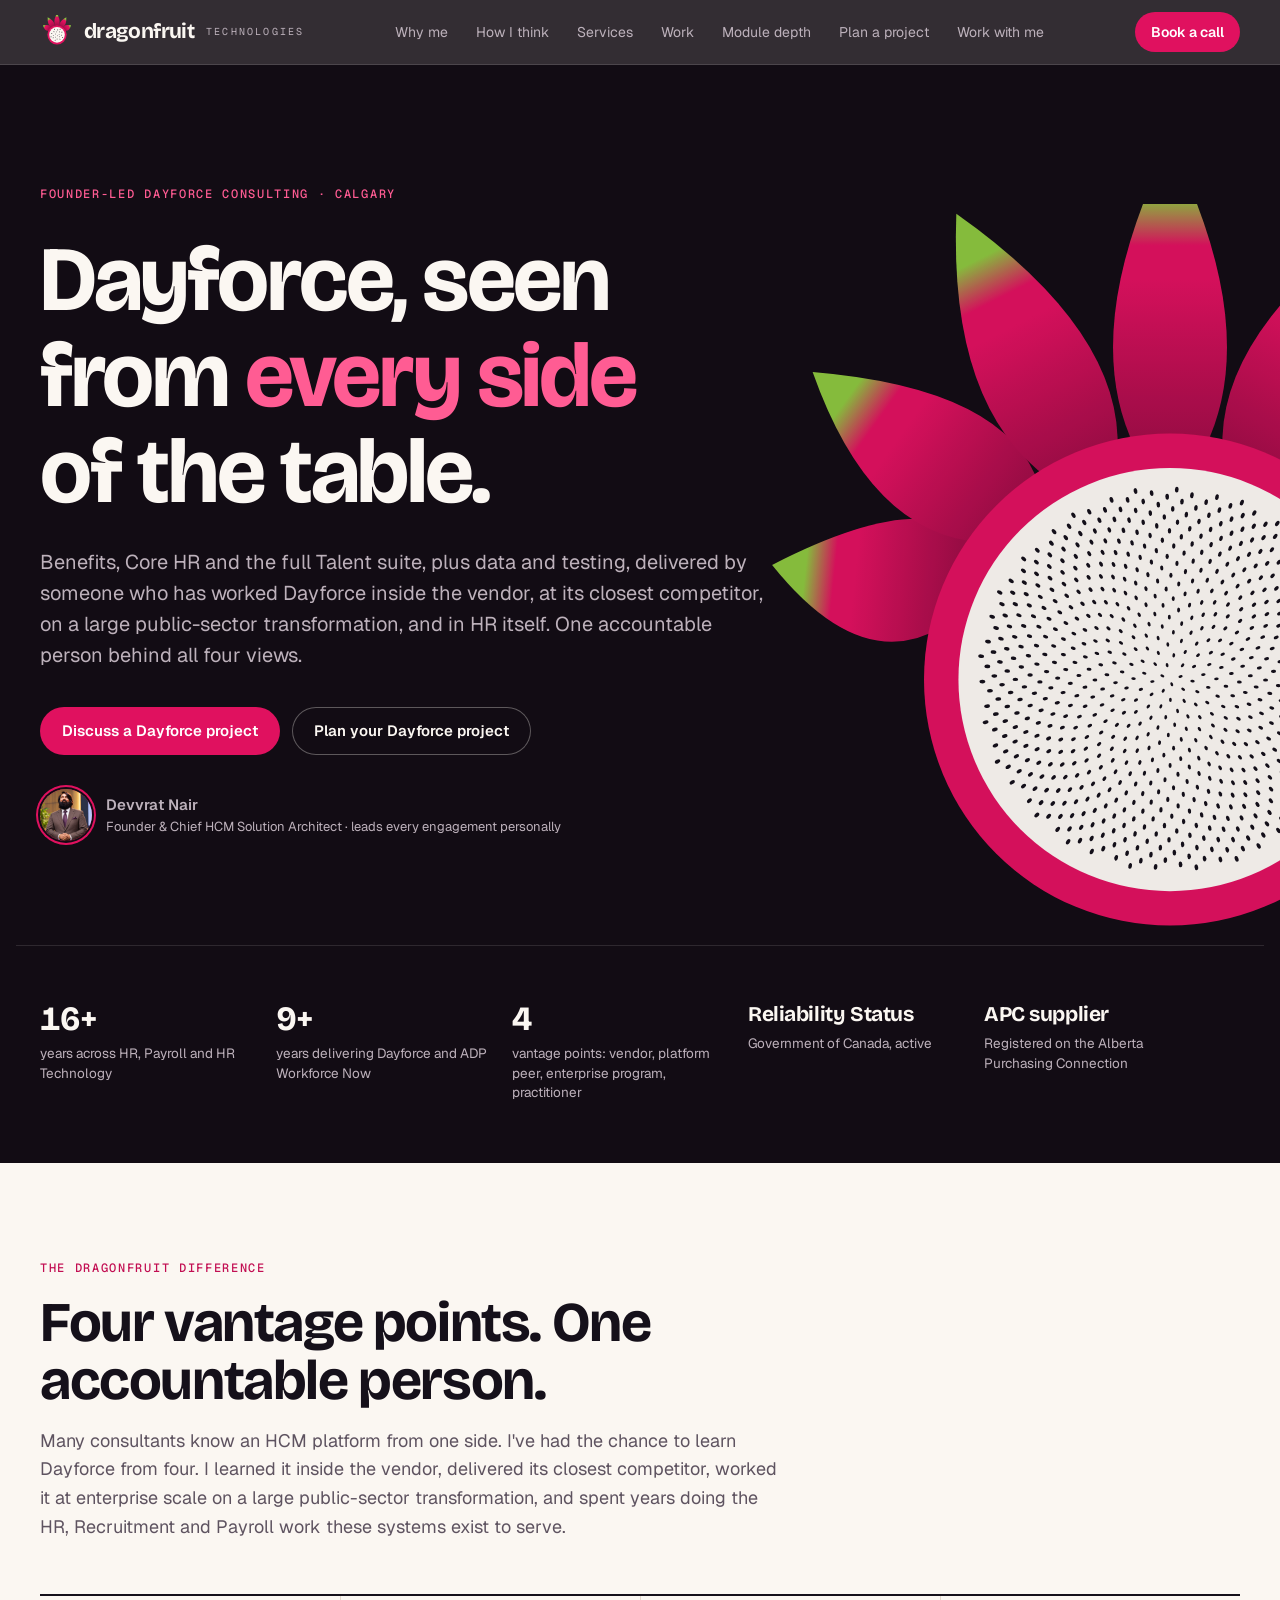
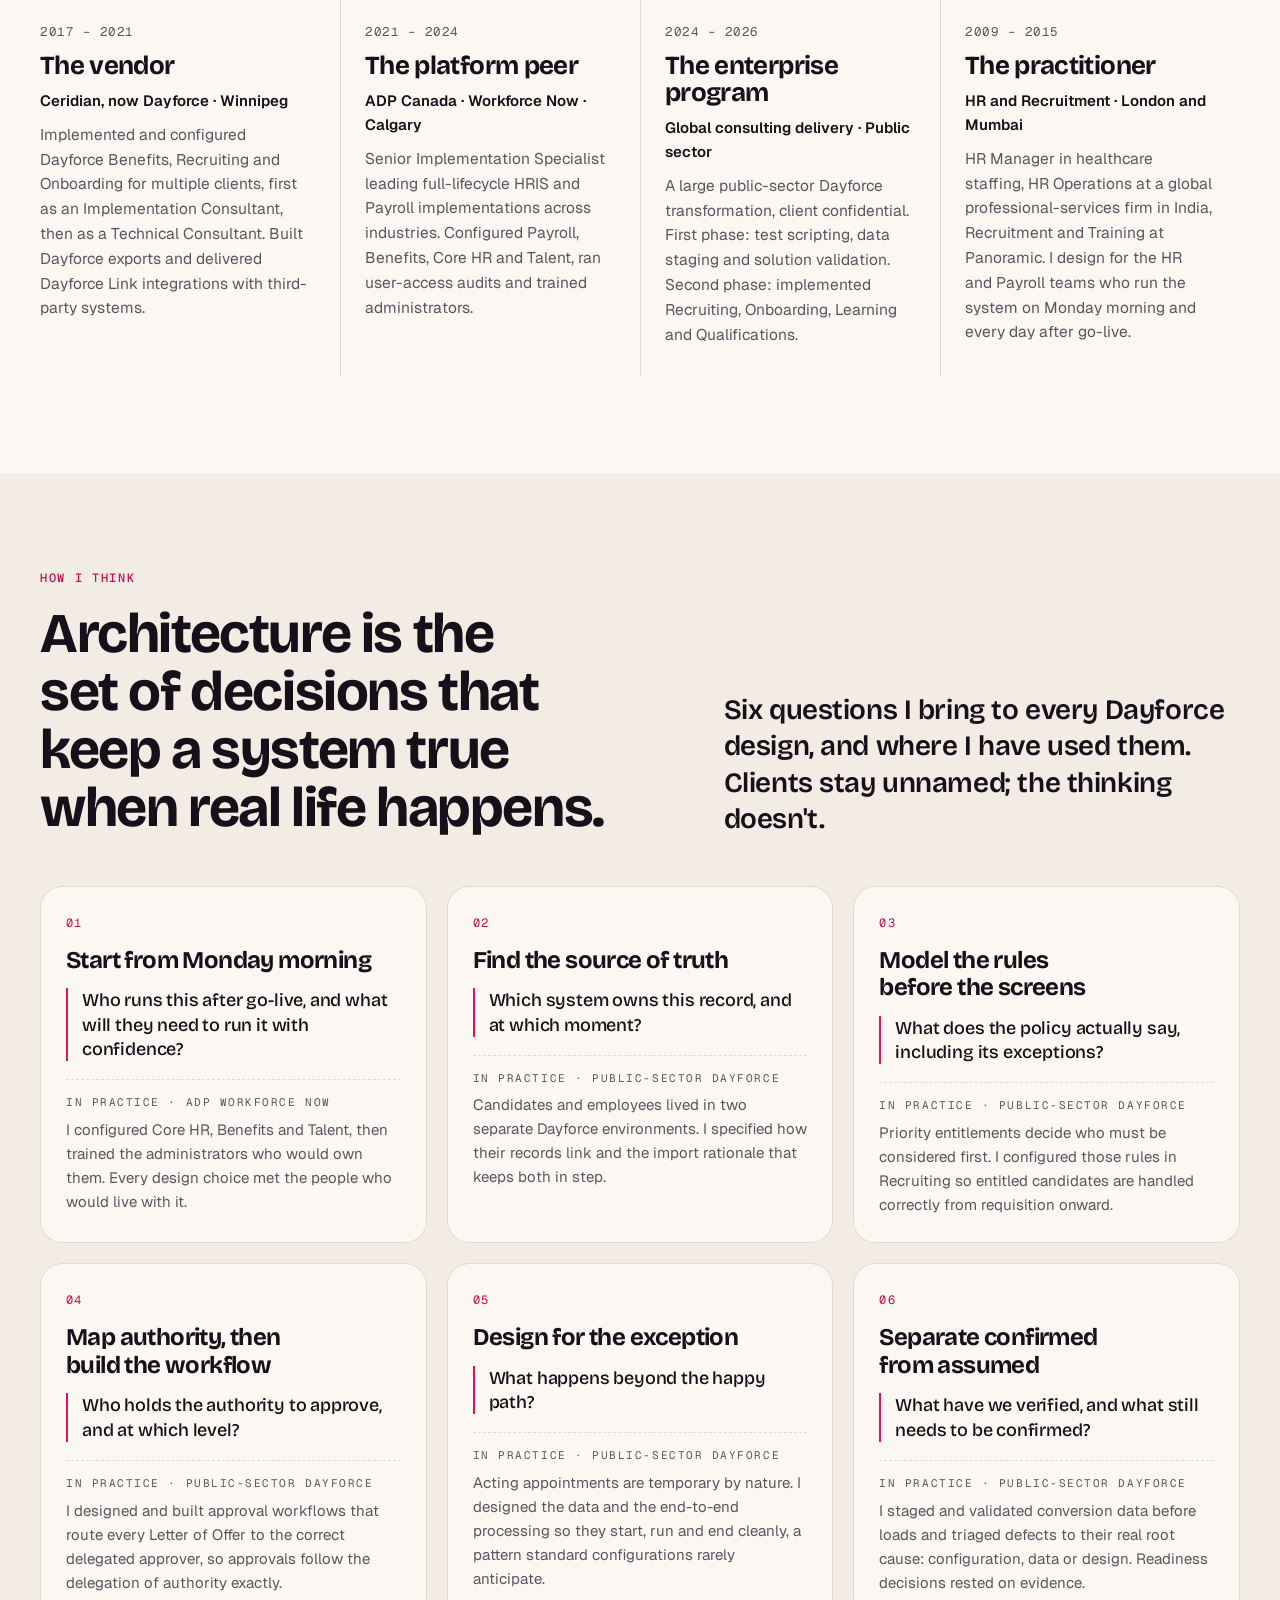
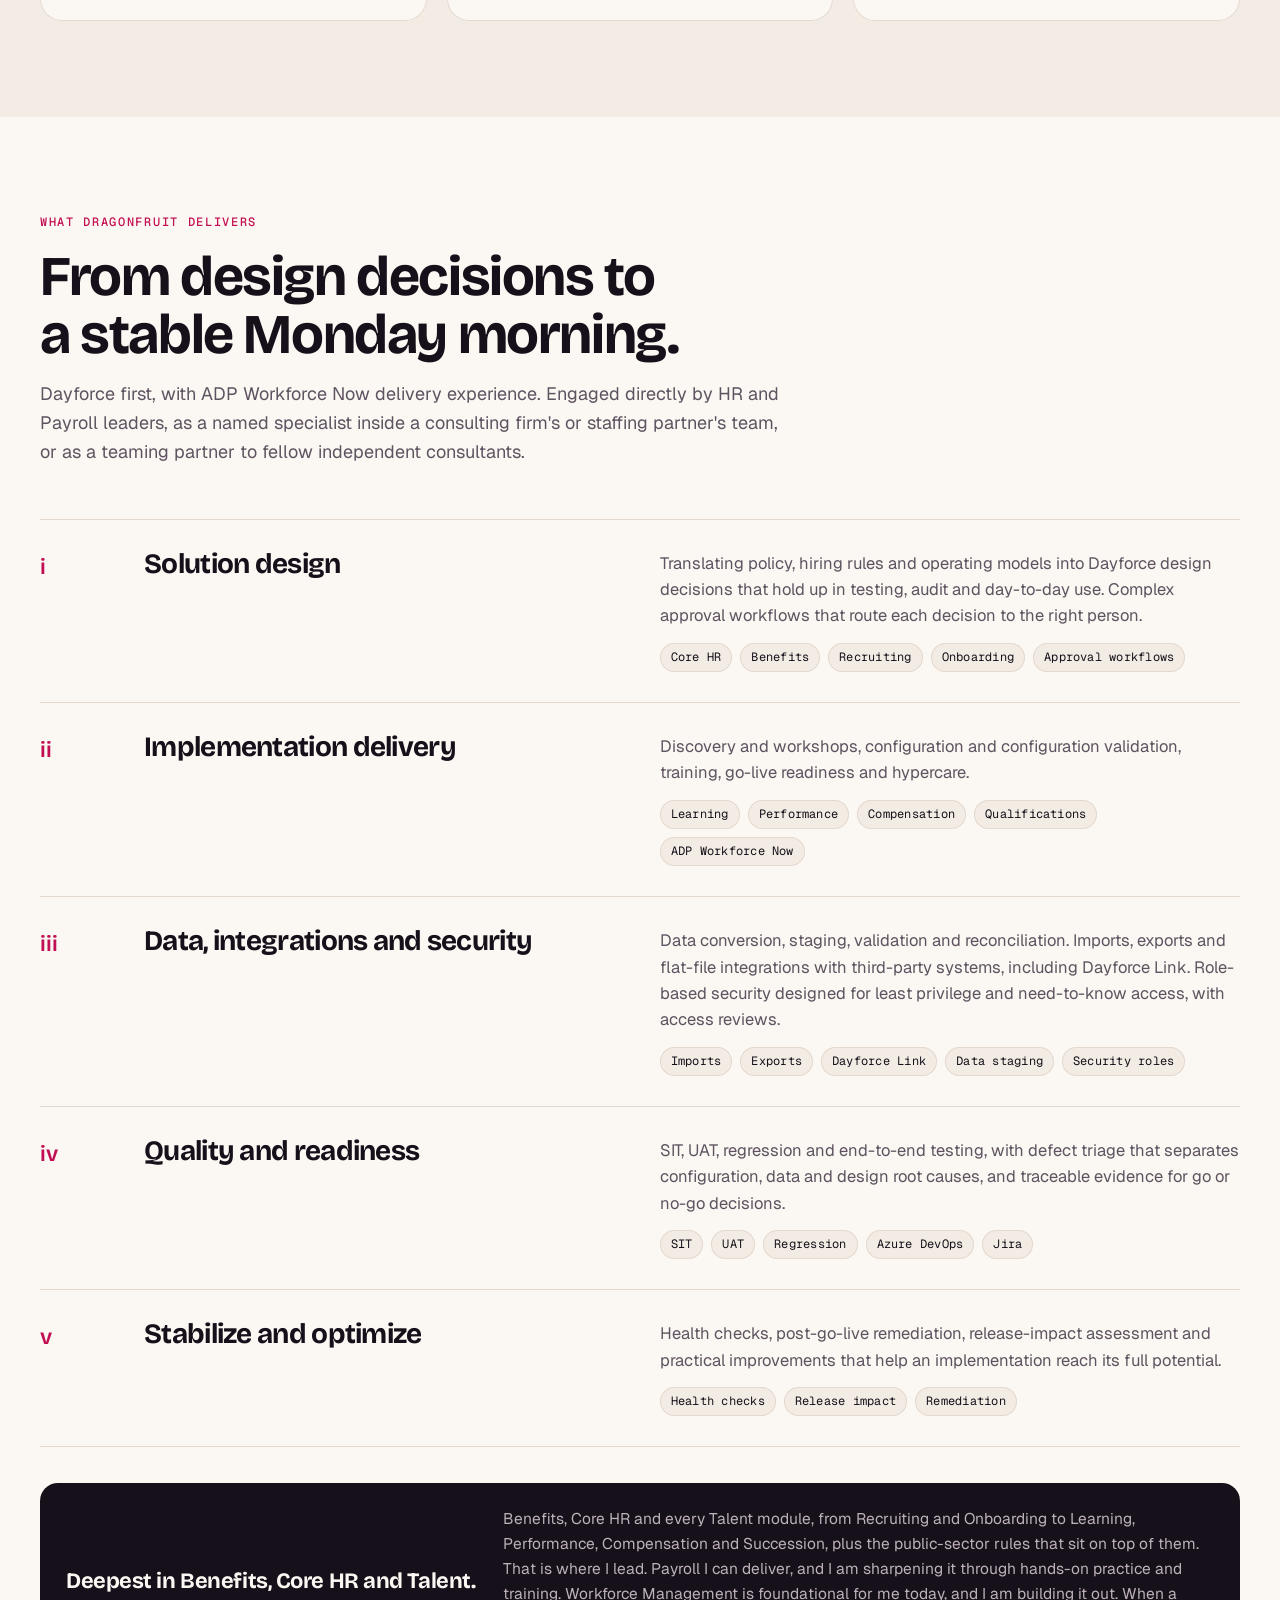
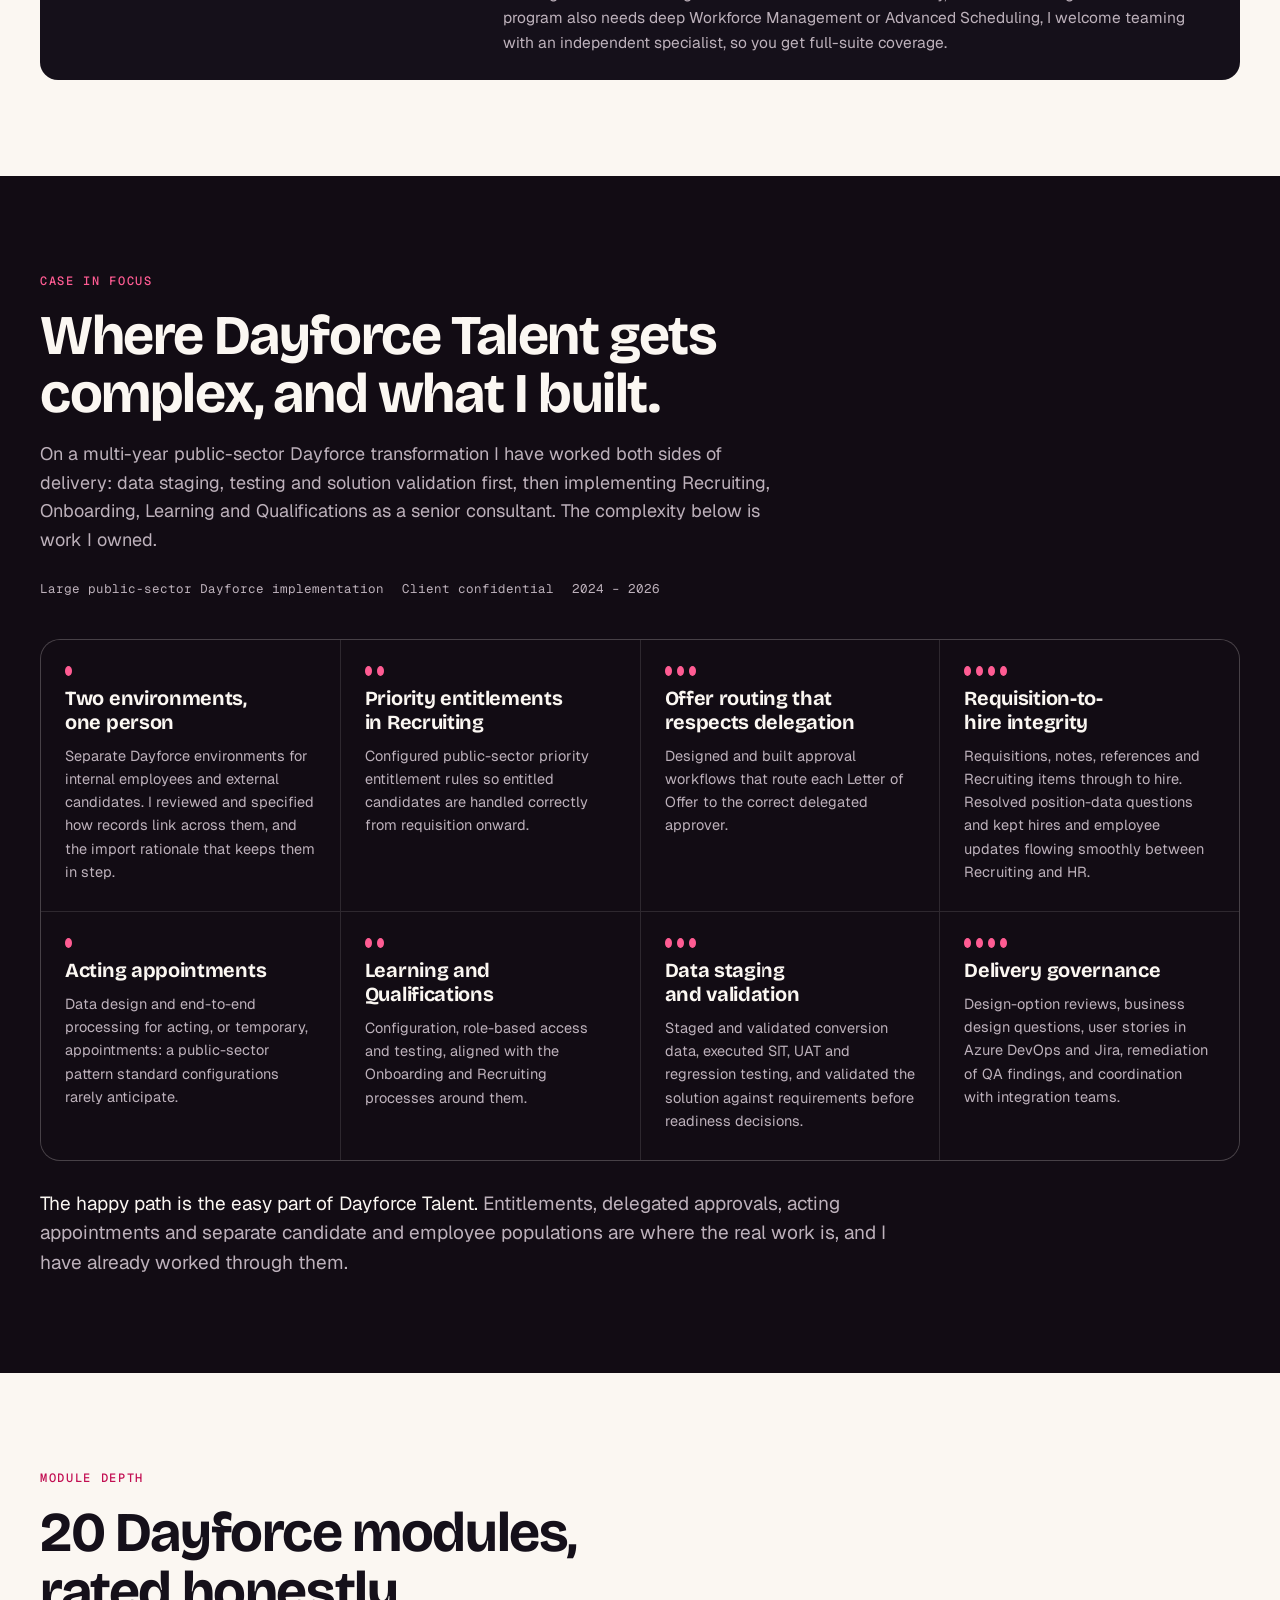
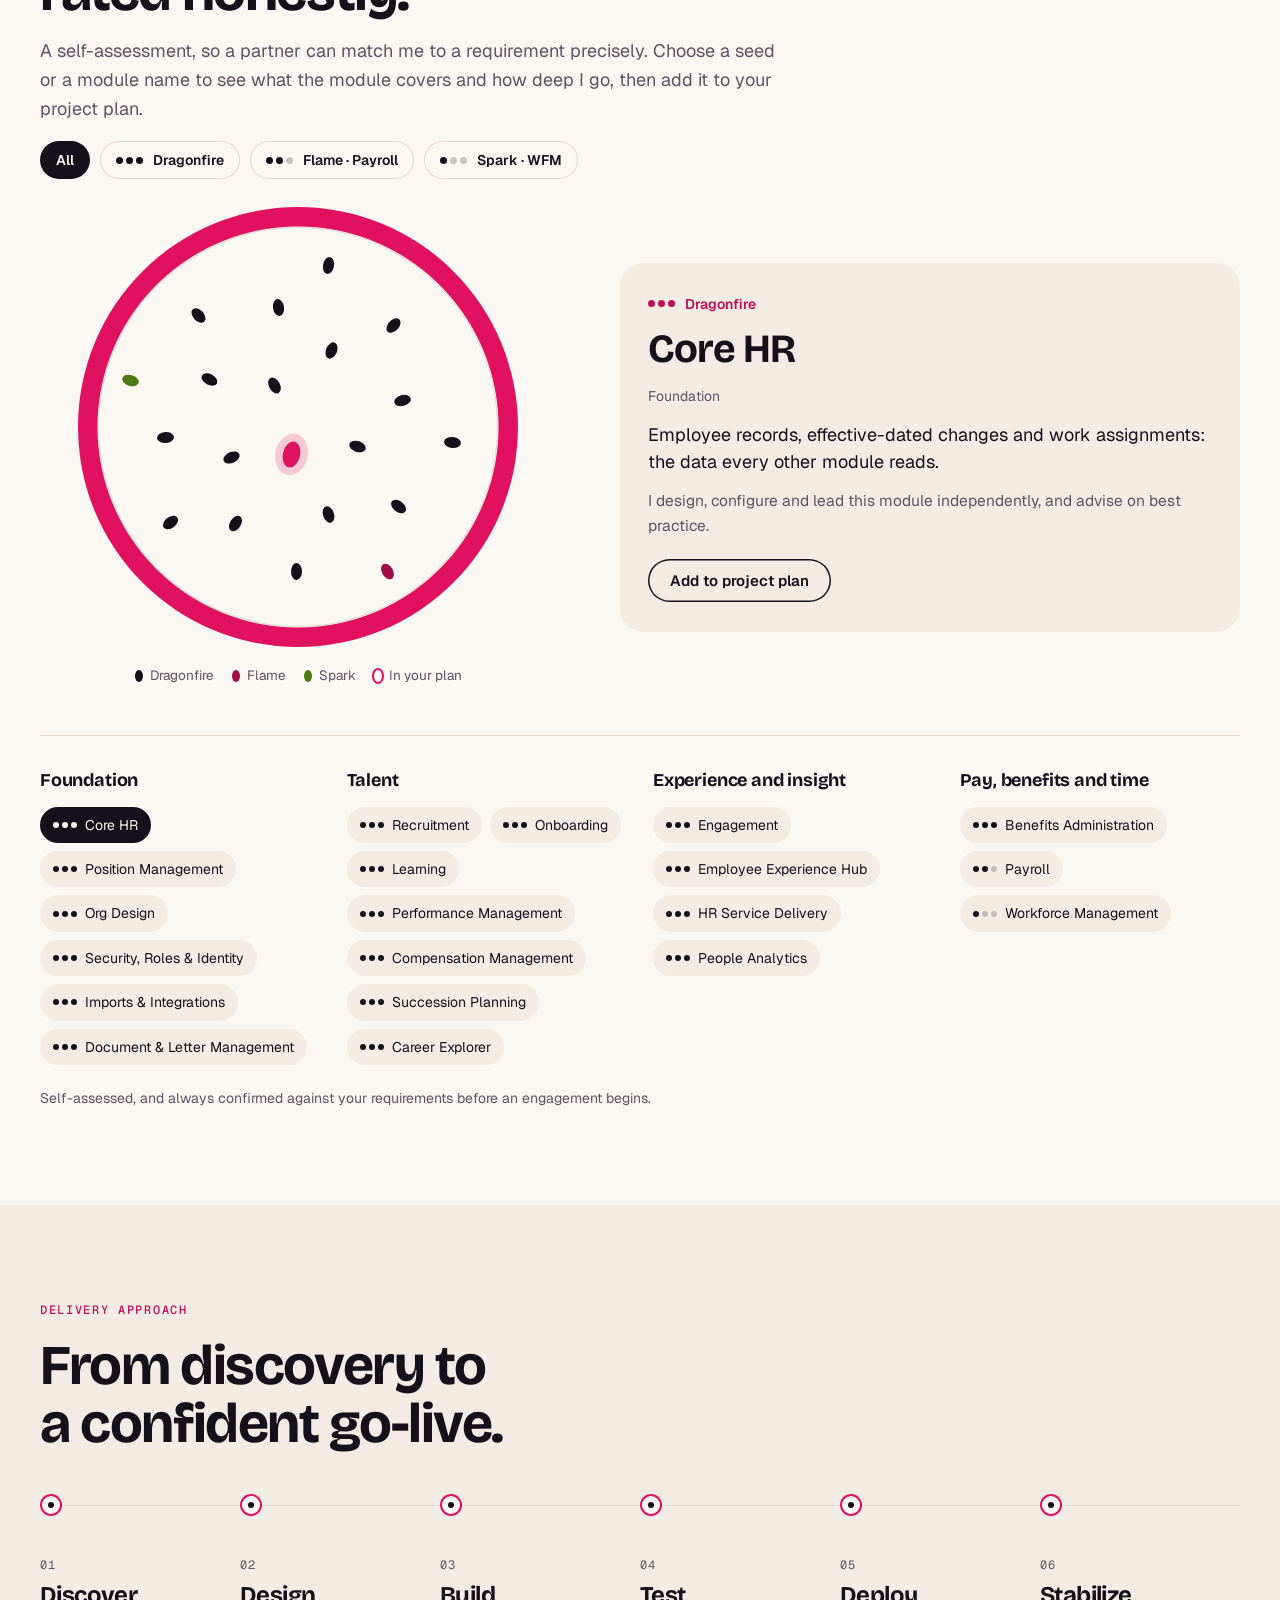
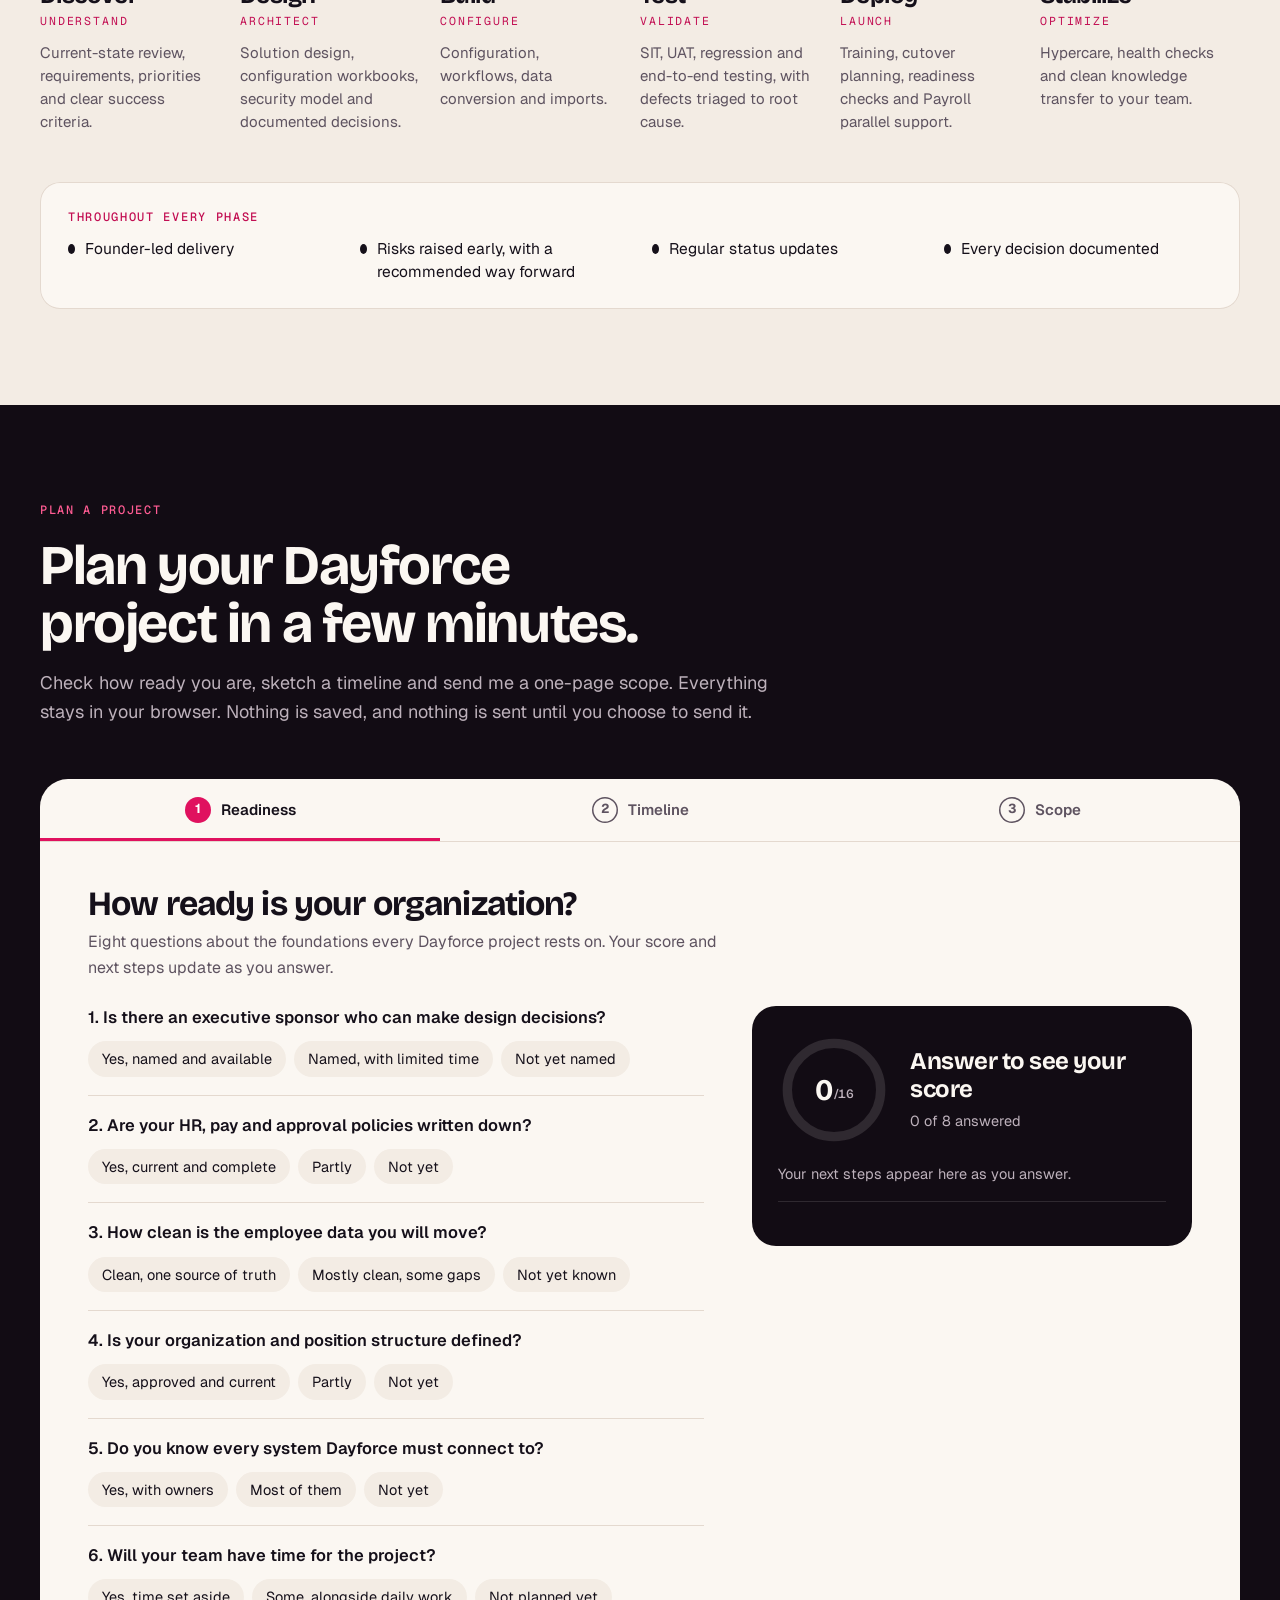
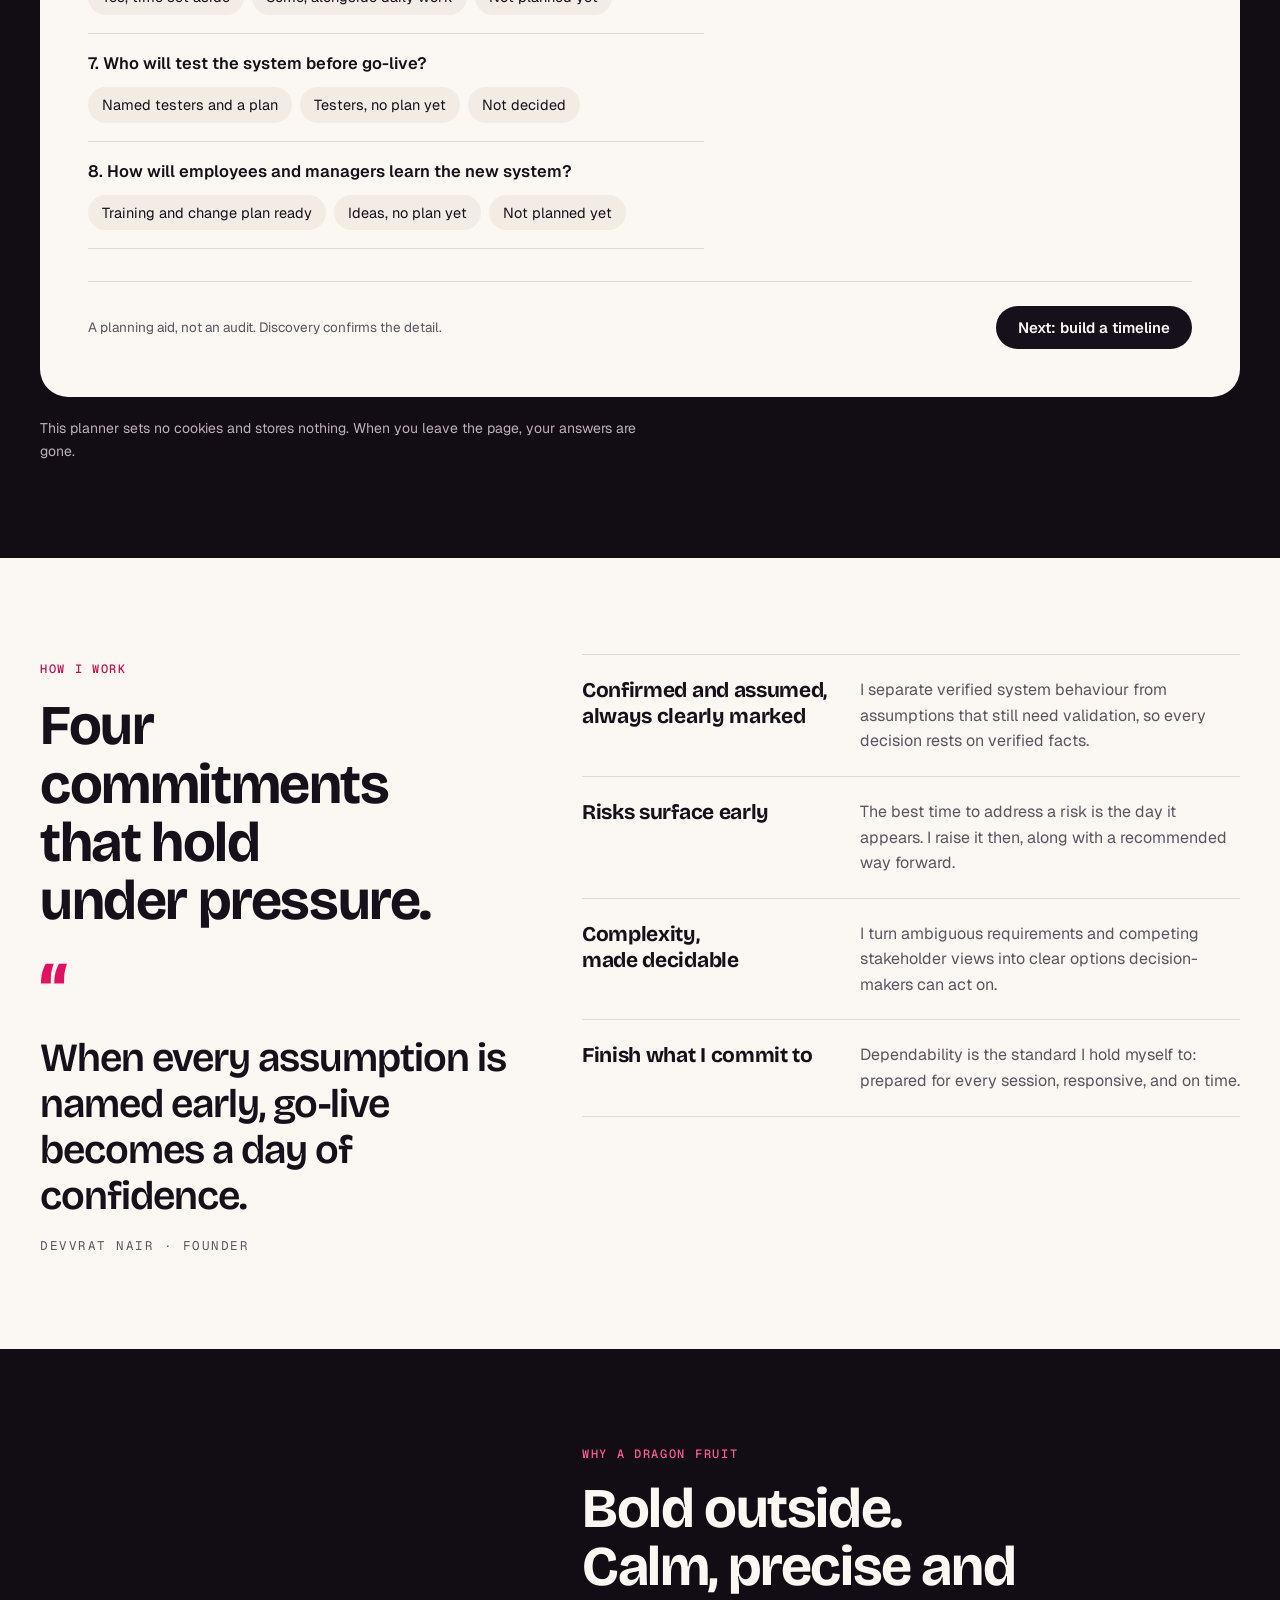
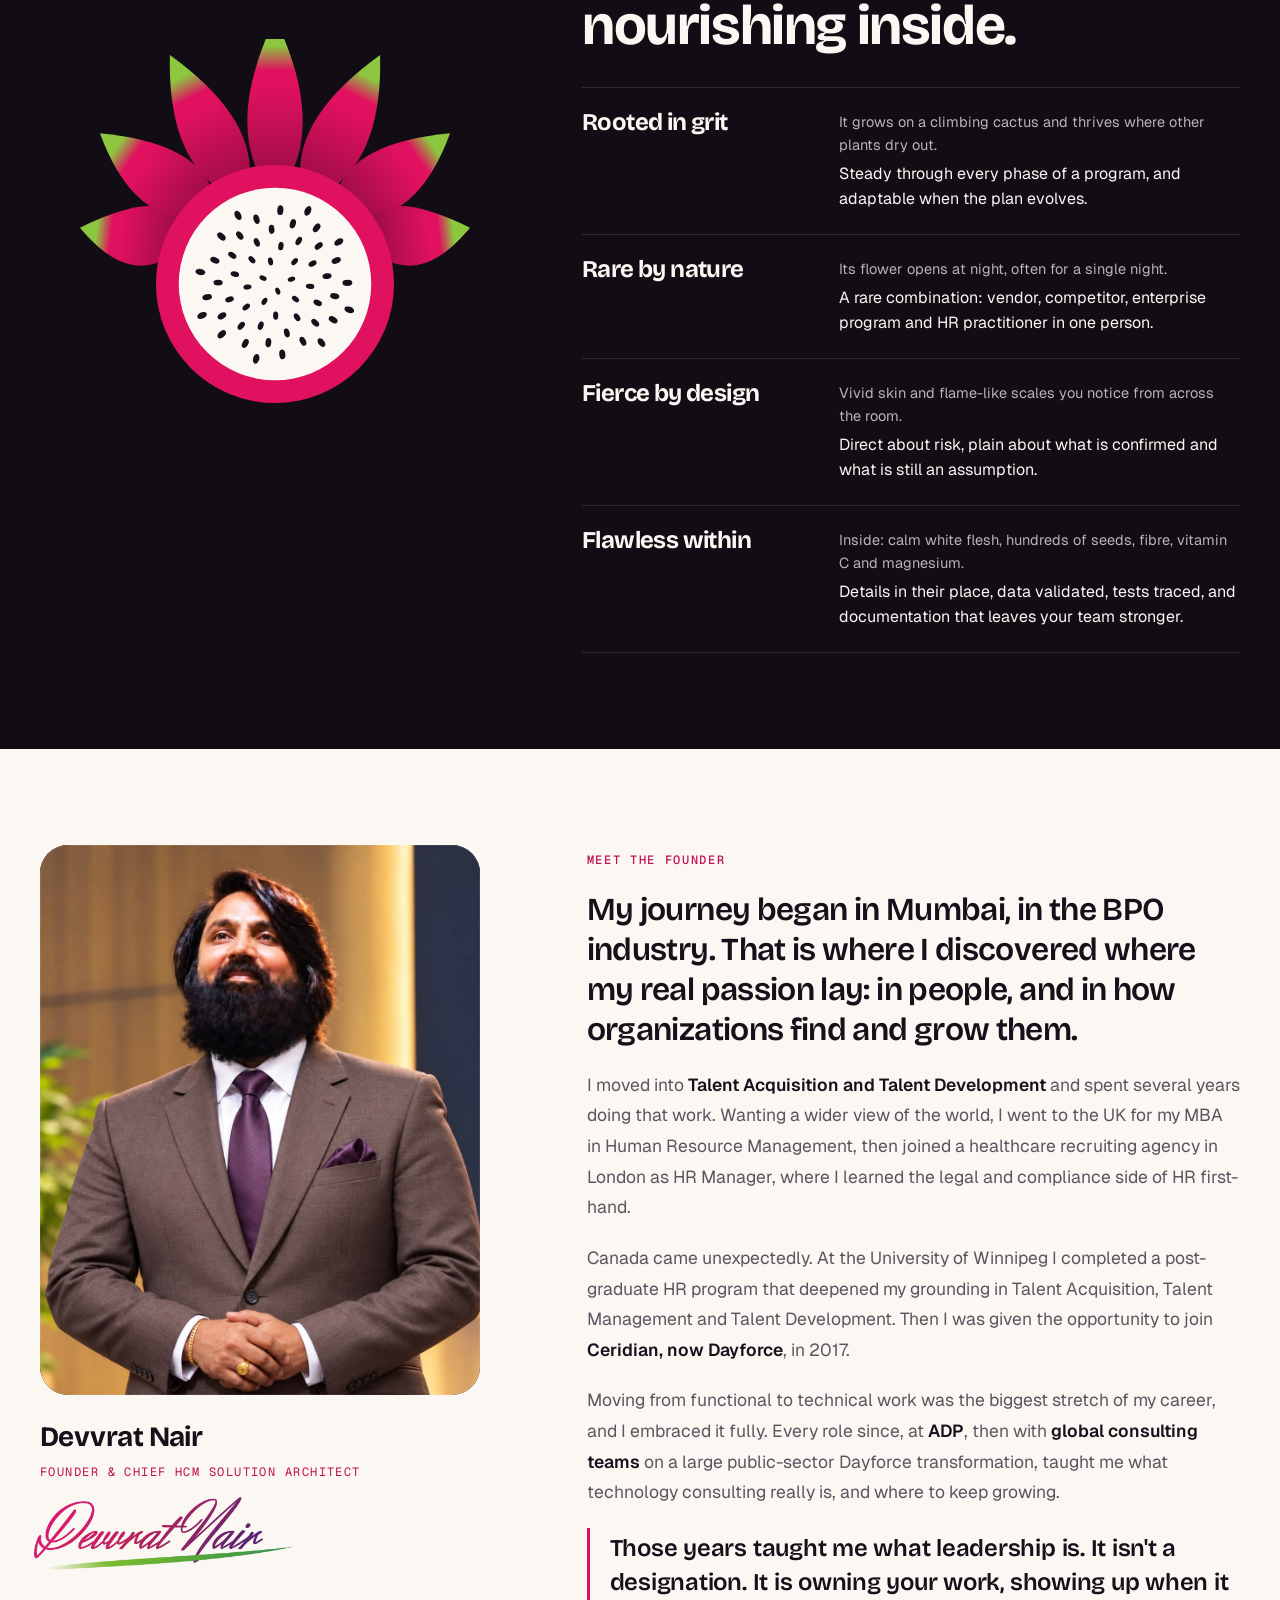
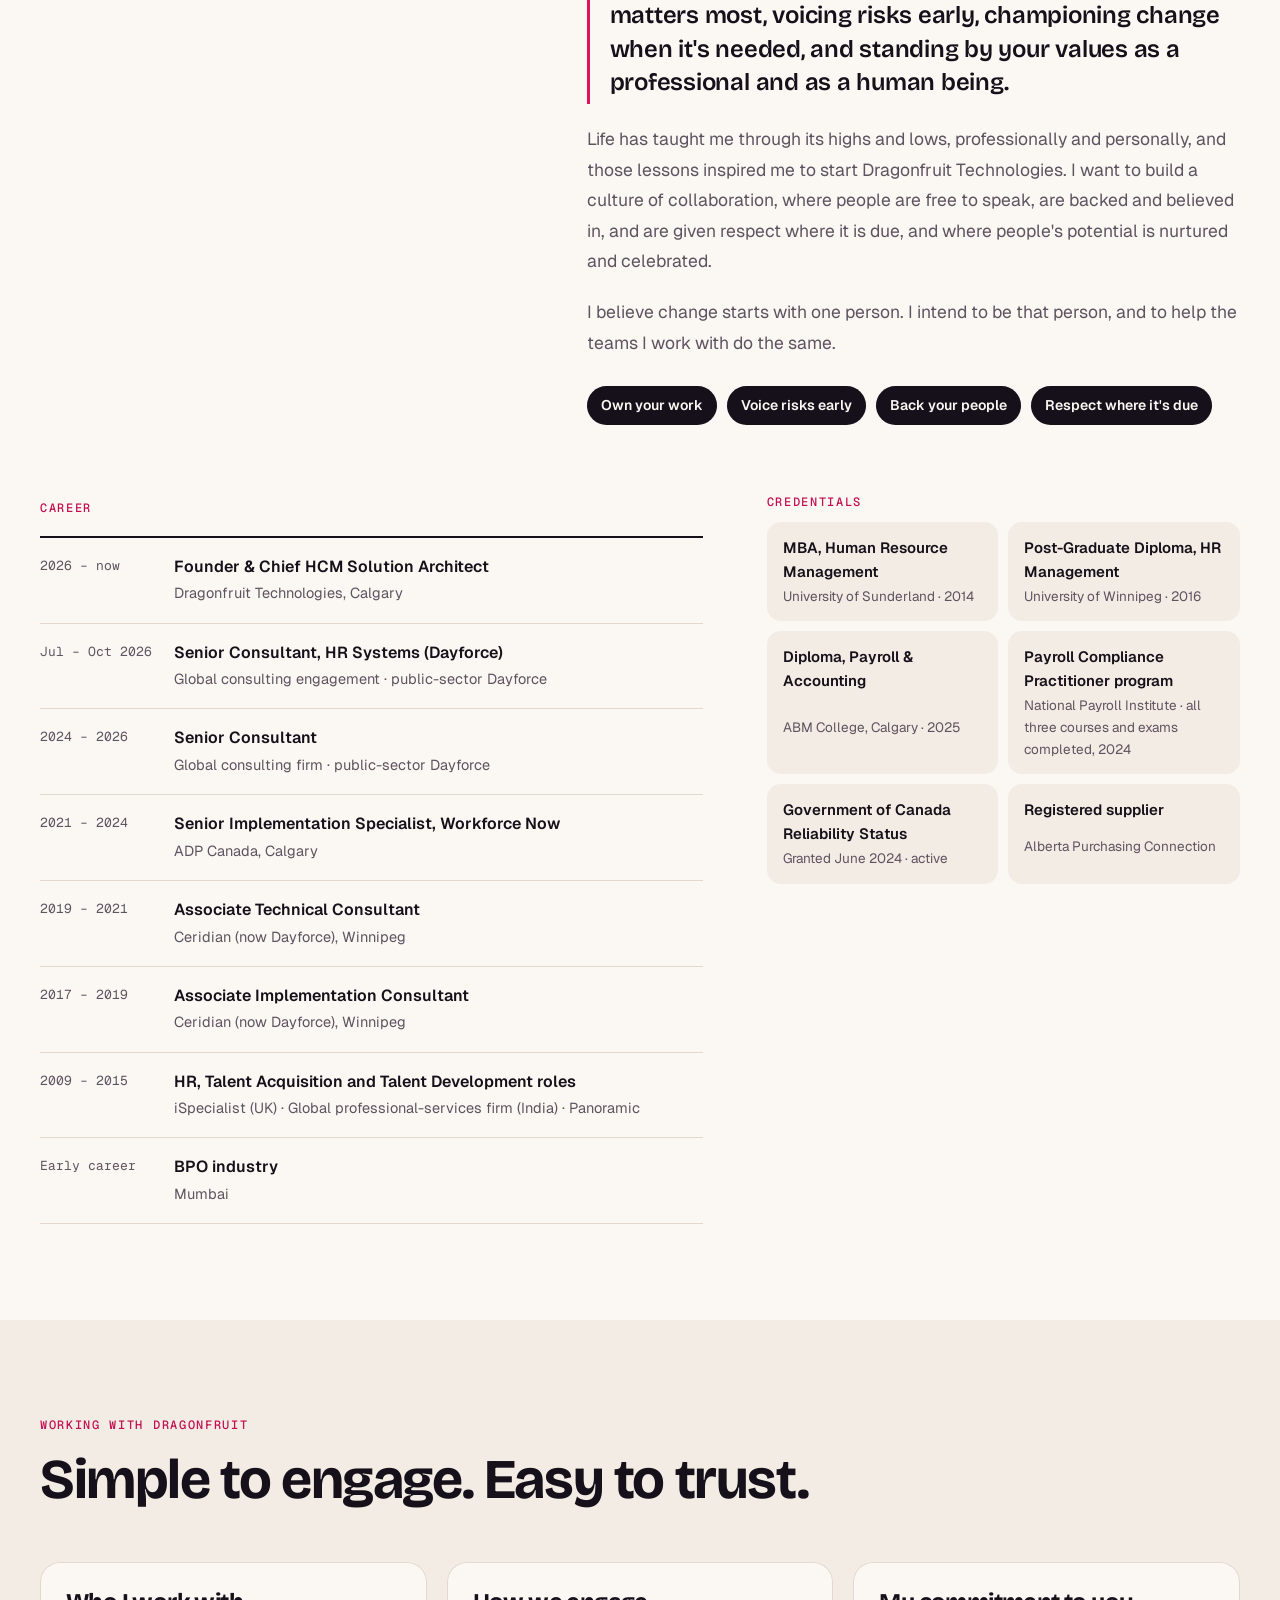
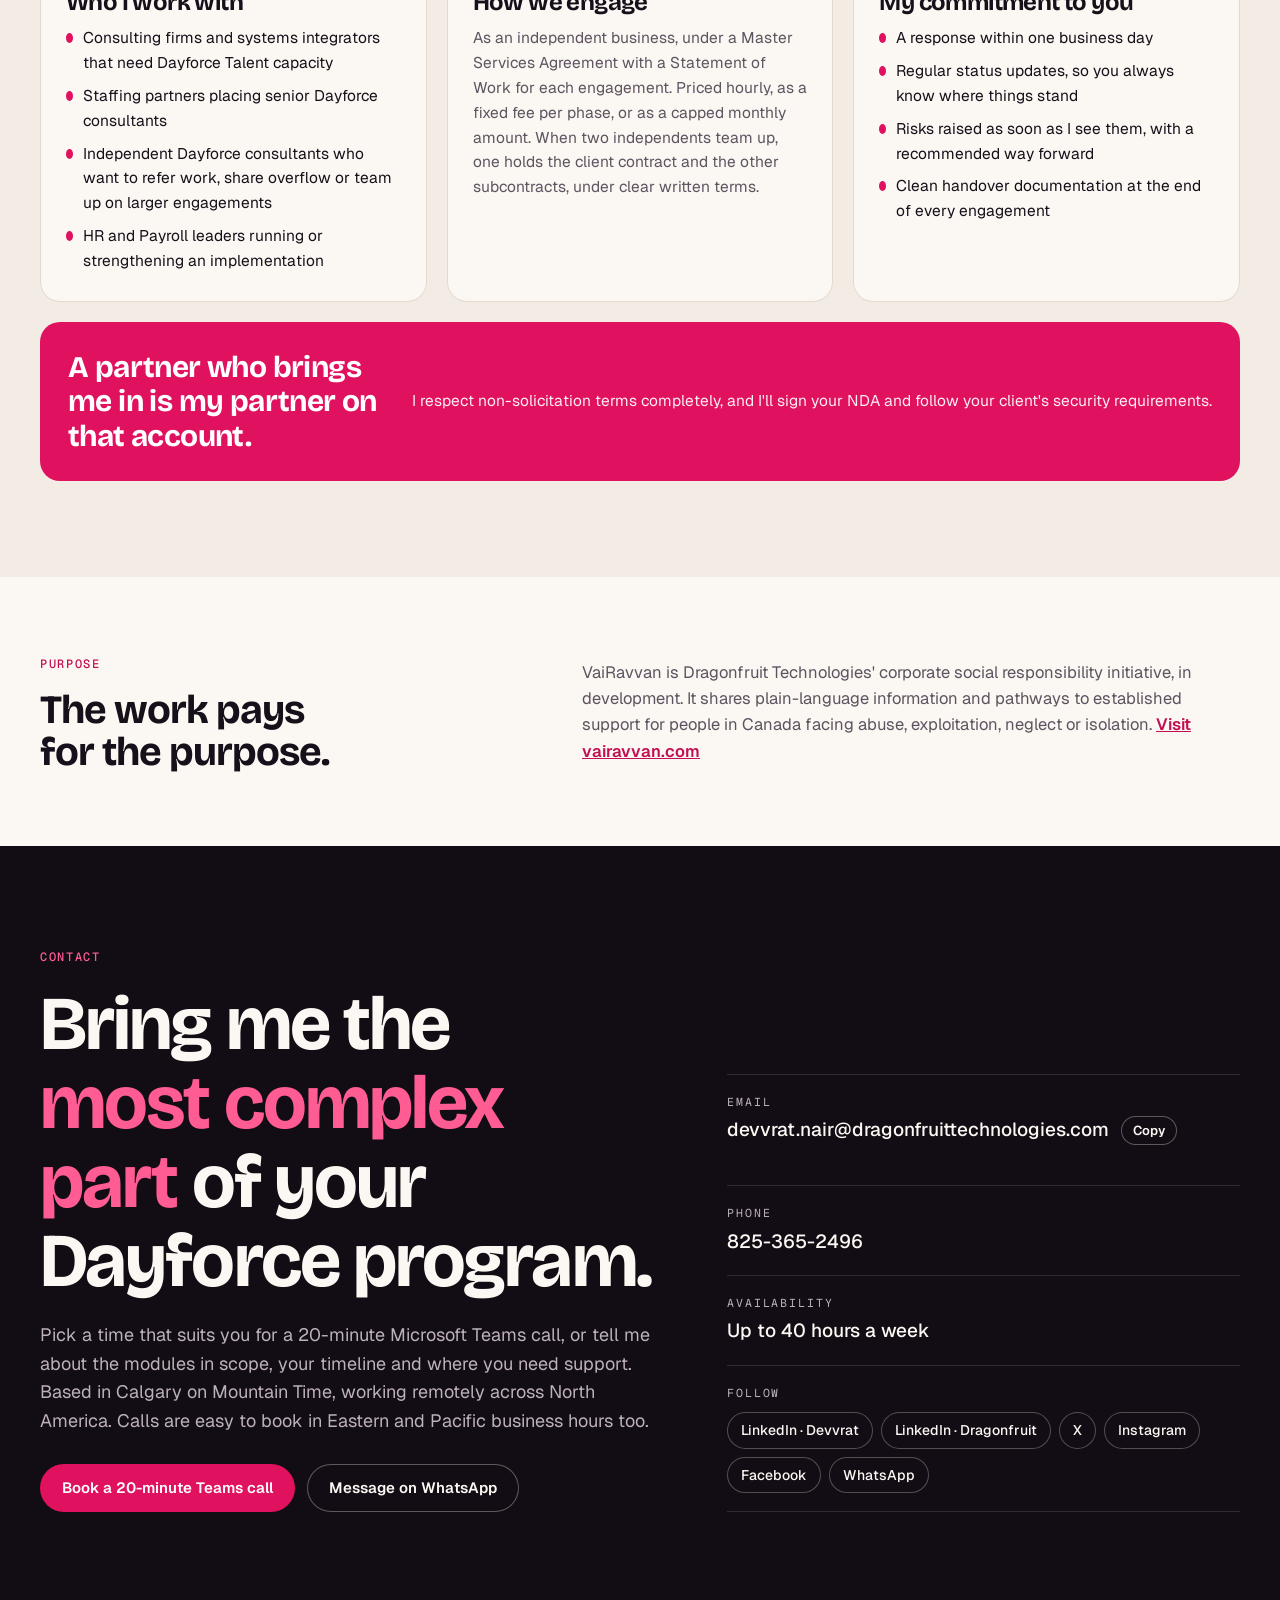
==== commit c1ee2a5f: "Add files via upload" ====
--- a/index.html
+++ b/index.html
@@ -21,7 +21,7 @@
 <meta property="og:image:width" content="1200"><meta property="og:image:height" content="630">
 <meta name="twitter:card" content="summary_large_image">
 <meta name="twitter:site" content="@DragonFrTech">
-<script type="application/ld+json">{"@context":"https://schema.org","@type":"ProfessionalService","name":"Dragonfruit Technologies","url":"https://www.dragonfruittechnologies.com/","logo":"https://www.dragonfruittechnologies.com/brand/dragonfruit-mark-1024.png","image":"https://www.dragonfruittechnologies.com/og-image.png","description":"Founder-led Dayforce and HCM technology consulting.","founder":{"@type":"Person","name":"Devvrat Nair","jobTitle":"Founder & Chief HCM Solution Architect","sameAs":"https://www.linkedin.com/in/devvratnair"},"address":{"@type":"PostalAddress","addressLocality":"Calgary","addressRegion":"AB","addressCountry":"CA"},"areaServed":["CA","US"],"email":"devvrat.nair@dragonfruittechnologies.com","telephone":"+1-825-365-2496","sameAs":["https://www.linkedin.com/company/dragonfruit-technologies/","https://x.com/DragonFrTech","https://www.instagram.com/dragonfruittechnologies/","https://www.facebook.com/share/1FCdNonoUH/"]}</script>
+<script type="application/ld+json">{"@context":"https://schema.org","@type":"ProfessionalService","name":"Dragonfruit Technologies","url":"https://www.dragonfruittechnologies.com/","logo":"https://www.dragonfruittechnologies.com/brand/dragonfruit-mark-1024.png","image":"https://www.dragonfruittechnologies.com/og-image.png","description":"Founder-led Dayforce and HCM technology consulting.","knowsAbout":["Dayforce Recruiting","Dayforce Onboarding","Dayforce Benefits","Dayforce Core HR","Dayforce Learning","Dayforce imports, exports and Dayforce Link integrations","HCM testing and data conversion","ADP Workforce Now"],"founder":{"@type":"Person","name":"Devvrat Nair","jobTitle":"Founder & Chief HCM Solution Architect","sameAs":"https://www.linkedin.com/in/devvratnair"},"address":{"@type":"PostalAddress","addressLocality":"Calgary","addressRegion":"AB","addressCountry":"CA"},"areaServed":["CA","US"],"email":"devvrat.nair@dragonfruittechnologies.com","telephone":"+1-825-365-2496","sameAs":["https://www.linkedin.com/company/dragonfruit-technologies/","https://x.com/DragonFrTech","https://www.instagram.com/dragonfruittechnologies/","https://www.facebook.com/share/1FCdNonoUH/"]}</script>
 <style>
   /* Layout: the page is a dragon fruit cut open. Night-dark skin at the top and bottom (the flower blooms at night),
      calm white flesh in the middle, black seeds as the small precise details, pitaya magenta as the one bold accent.
@@ -539,7 +539,7 @@
           <span class="when">2017 – 2021</span>
           <h3>The vendor</h3>
           <span class="where">Ceridian, now Dayforce · Winnipeg</span>
-          <p>Implemented and configured Dayforce Benefits, Recruiting and Onboarding for multiple clients, first as an Implementation Consultant, then as a Technical Consultant. Built and supported Dayforce exports.</p>
+          <p>Implemented and configured Dayforce Benefits, Recruiting and Onboarding for multiple clients, first as an Implementation Consultant, then as a Technical Consultant. Built Dayforce exports and delivered Dayforce Link integrations with third-party systems.</p>
         </article>
         <article class="vp">
           <span class="when">2021 – 2024</span>
@@ -588,7 +588,7 @@
       <header class="sec-head">
         <span class="label">What Dragonfruit delivers</span>
         <h2 id="services-title">From design decisions to a stable Monday morning.</h2>
-        <p>Dayforce first, with ADP Workforce Now delivery experience. Engaged directly by HR and Payroll leaders, or as a named specialist inside a consulting firm's or staffing partner's team.</p>
+        <p>Dayforce first, with ADP Workforce Now delivery experience. Engaged directly by HR and Payroll leaders, as a named specialist inside a consulting firm's or staffing partner's team, or as a teaming partner to fellow independent consultants.</p>
       </header>
       <div class="svc-list">
         <article class="svc">
@@ -603,8 +603,8 @@
         </article>
         <article class="svc">
           <span class="roman">iii</span>
-          <h3>Data, imports and security</h3>
-          <div><p>Data conversion, staging, validation and reconciliation. Imports and exports. Role-based security designed for least privilege and need-to-know access, with access reviews.</p><div class="chips"><span class="chip">Imports</span><span class="chip">Exports</span><span class="chip">Data staging</span><span class="chip">Security roles</span></div></div>
+          <h3>Data, integrations and security</h3>
+          <div><p>Data conversion, staging, validation and reconciliation. Imports, exports and flat-file integrations with third-party systems, including Dayforce Link. Role-based security designed for least privilege and need-to-know access, with access reviews.</p><div class="chips"><span class="chip">Imports</span><span class="chip">Exports</span><span class="chip">Dayforce Link</span><span class="chip">Data staging</span><span class="chip">Security roles</span></div></div>
         </article>
         <article class="svc">
           <span class="roman">iv</span>
@@ -619,7 +619,7 @@
       </div>
       <div class="focus-note">
         <b>Deepest in Benefits, Core HR and Talent.</b>
-        <p>Benefits, Core HR and every Talent module, from Recruiting and Onboarding to Learning, Performance, Compensation and Succession, plus the public-sector rules that sit on top of them. That is where I lead. Payroll I can deliver, and I am sharpening it through hands-on practice and training. Workforce Management is foundational for me today, and I am building it out.</p>
+        <p>Benefits, Core HR and every Talent module, from Recruiting and Onboarding to Learning, Performance, Compensation and Succession, plus the public-sector rules that sit on top of them. That is where I lead. Payroll I can deliver, and I am sharpening it through hands-on practice and training. Workforce Management is foundational for me today, and I am building it out. When a program also needs deep Workforce Management or Advanced Scheduling, I welcome teaming with an independent specialist, so you get full-suite coverage.</p>
       </div>
     </div>
   </section>
@@ -674,7 +674,7 @@
       <noscript>
         <div class="tiers">
           <section class="tier t-fire"><header><h3>Dragonfire · 18 modules</h3><p>Designs, configures and leads independently; advises on best practice.</p></header>
-          <ul><li>Core HR</li><li>Benefits Administration</li><li>Recruitment</li><li>Onboarding</li><li>Learning</li><li>Performance Management</li><li>Compensation Management</li><li>Succession Planning</li><li>Career Explorer</li><li>Engagement</li><li>Employee Experience Hub</li><li>Position Management</li><li>Org Design</li><li>Document &amp; Letter Management</li><li>HR Service Delivery</li><li>Security, Roles &amp; Identity</li><li>Imports</li><li>People Analytics</li></ul></section>
+          <ul><li>Core HR</li><li>Benefits Administration</li><li>Recruitment</li><li>Onboarding</li><li>Learning</li><li>Performance Management</li><li>Compensation Management</li><li>Succession Planning</li><li>Career Explorer</li><li>Engagement</li><li>Employee Experience Hub</li><li>Position Management</li><li>Org Design</li><li>Document &amp; Letter Management</li><li>HR Service Delivery</li><li>Security, Roles &amp; Identity</li><li>Imports &amp; Integrations</li><li>People Analytics</li></ul></section>
           <section class="tier"><header><h3>Flame</h3><p>Confident to deliver; sharpening through hands-on practice and self-paced training.</p></header><ul><li>Payroll</li></ul></section>
           <section class="tier"><header><h3>Spark</h3><p>Foundational knowledge; actively learning the full module.</p></header><ul><li>Workforce Management</li></ul></section>
         </div>
@@ -777,7 +777,7 @@
               </div>
               <div class="two">
                 <label class="field"><span>Your role</span><select id="fRole"><option value="">Choose one</option><option>HR or Payroll leader</option><option>Consulting firm or systems integrator</option><option>Staffing partner</option><option>Project or program manager</option><option>Other</option></select></label>
-                <label class="field"><span>How you would like to work</span><select id="fHow"><option value="">Choose one</option><option>Direct engagement</option><option>Subcontract through a partner</option><option>Staffing placement</option><option>Not sure yet</option></select></label>
+                <label class="field"><span>How you would like to work</span><select id="fHow"><option value="">Choose one</option><option>Direct engagement</option><option>Subcontract through a partner</option><option>Staffing placement</option><option>Teaming between independents</option><option>Not sure yet</option></select></label>
               </div>
               <label class="field"><span>Where do you need the most help?</span><textarea id="fNotes" placeholder="For example: offer approvals that follow delegated authority, or data conversion from two legacy systems."></textarea></label>
             </form>
@@ -891,8 +891,8 @@
         <h2 id="engage-title">Simple to engage. Easy to trust.</h2>
       </header>
       <div class="engage">
-        <article class="eg"><h3>Who I work with</h3><ul><li>Consulting firms and systems integrators that need Dayforce Talent capacity</li><li>Staffing partners placing senior Dayforce consultants</li><li>HR and Payroll leaders running or strengthening an implementation</li></ul></article>
-        <article class="eg"><h3>How we engage</h3><p>As an independent business, under a Master Services Agreement with a Statement of Work for each engagement. Priced hourly, as a fixed fee per phase, or as a capped monthly amount.</p></article>
+        <article class="eg"><h3>Who I work with</h3><ul><li>Consulting firms and systems integrators that need Dayforce Talent capacity</li><li>Staffing partners placing senior Dayforce consultants</li><li>Independent Dayforce consultants who want to refer work, share overflow or team up on larger engagements</li><li>HR and Payroll leaders running or strengthening an implementation</li></ul></article>
+        <article class="eg"><h3>How we engage</h3><p>As an independent business, under a Master Services Agreement with a Statement of Work for each engagement. Priced hourly, as a fixed fee per phase, or as a capped monthly amount. When two independents team up, one holds the client contract and the other subcontracts, under clear written terms.</p></article>
         <article class="eg"><h3>My commitment to you</h3><ul><li>A response within one business day</li><li>Regular status updates, so you always know where things stand</li><li>Risks raised as soon as I see them, with a recommended way forward</li><li>Clean handover documentation at the end of every engagement</li></ul></article>
       </div>
       <div class="partner">
@@ -914,7 +914,7 @@
       <div>
         <span class="label">Contact</span>
         <h2 id="contact-title" style="margin-top:16px">Bring me the <em>most complex part</em> of your Dayforce program.</h2>
-        <p class="lead">Pick a time that suits you for a 20-minute Microsoft Teams call, or tell me about the modules in scope, your timeline and where you need support. Based in Calgary, Mountain Time, working remotely across North America.</p>
+        <p class="lead">Pick a time that suits you for a 20-minute Microsoft Teams call, or tell me about the modules in scope, your timeline and where you need support. Based in Calgary on Mountain Time, working remotely across North America. Calls are easy to book in Eastern and Pacific business hours too.</p>
         <div class="ctas" style="display:flex;flex-wrap:wrap;gap:12px;margin-top:28px">
           <a class="cta cta-pitaya" href="https://calendly.com/devvrat-nair-dragonfruittechnologies/20min" target="_blank" rel="noopener">Book a 20-minute Teams call</a>
           <a class="cta cta-ghost" href="https://wa.me/message/4CJPAUIZOVNHA1" target="_blank" rel="noopener">Message on WhatsApp</a>
@@ -973,7 +973,7 @@
     ['position','Position Management','Foundation','fire','Positions, budgets and vacancies, so hiring and org changes start from an approved seat.'],
     ['org','Org Design','Foundation','fire','Org units and reporting lines modelled to match how the business really runs.'],
     ['security','Security, Roles & Identity','Foundation','fire','Role-based access designed for least privilege and need-to-know access, with clean access reviews.'],
-    ['imports','Imports','Foundation','fire','Data conversion and ongoing imports, staged and validated before every load.'],
+    ['imports','Imports & Integrations','Foundation','fire','Data conversion and ongoing imports, staged and validated before every load, plus exports and Dayforce Link integrations with third-party systems.'],
     ['docs','Document & Letter Management','Foundation','fire','Offer letters and employee documents built from templates, with the right approvals.'],
     ['recruit','Recruitment','Talent','fire','Requisitions, candidate pipelines, priority rules and offer approvals through to hire.'],
     ['onboard','Onboarding','Talent','fire','Tasks, forms and documents that take a new hire from accepted offer to day one.'],
